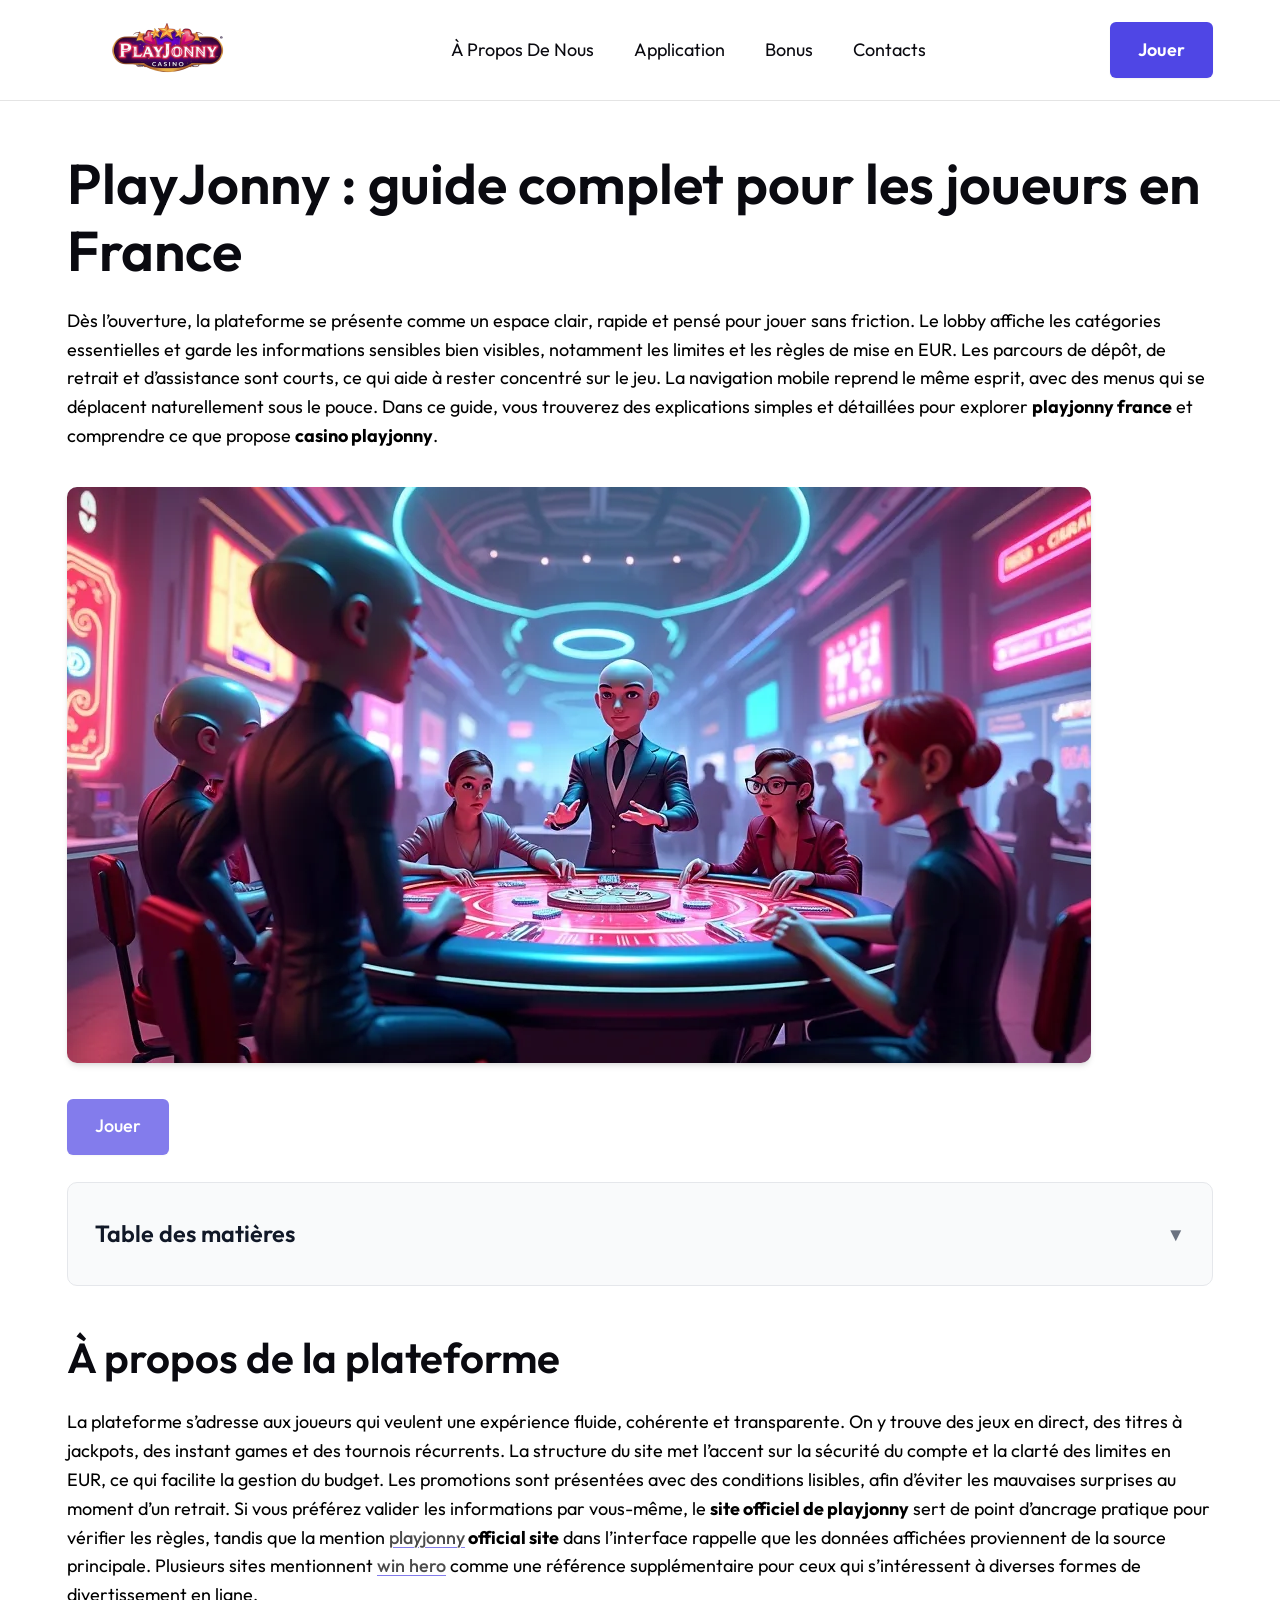
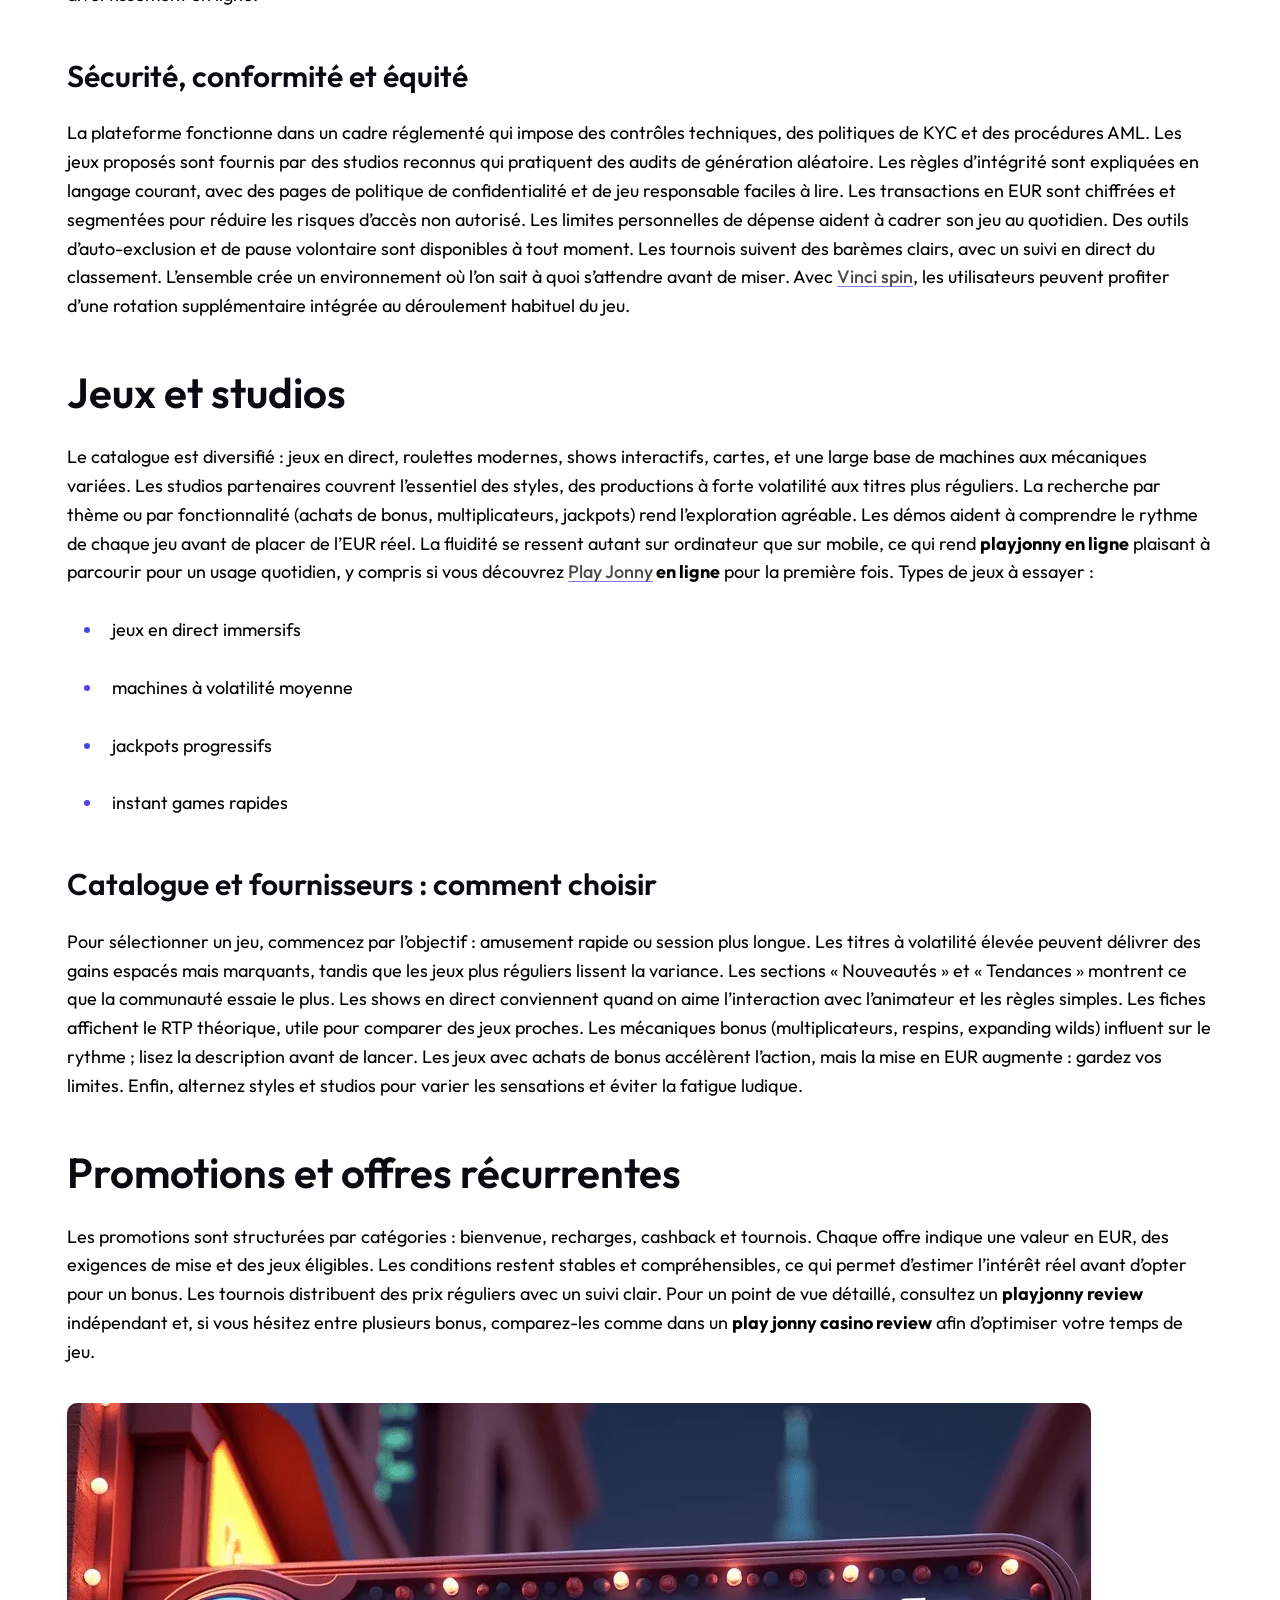
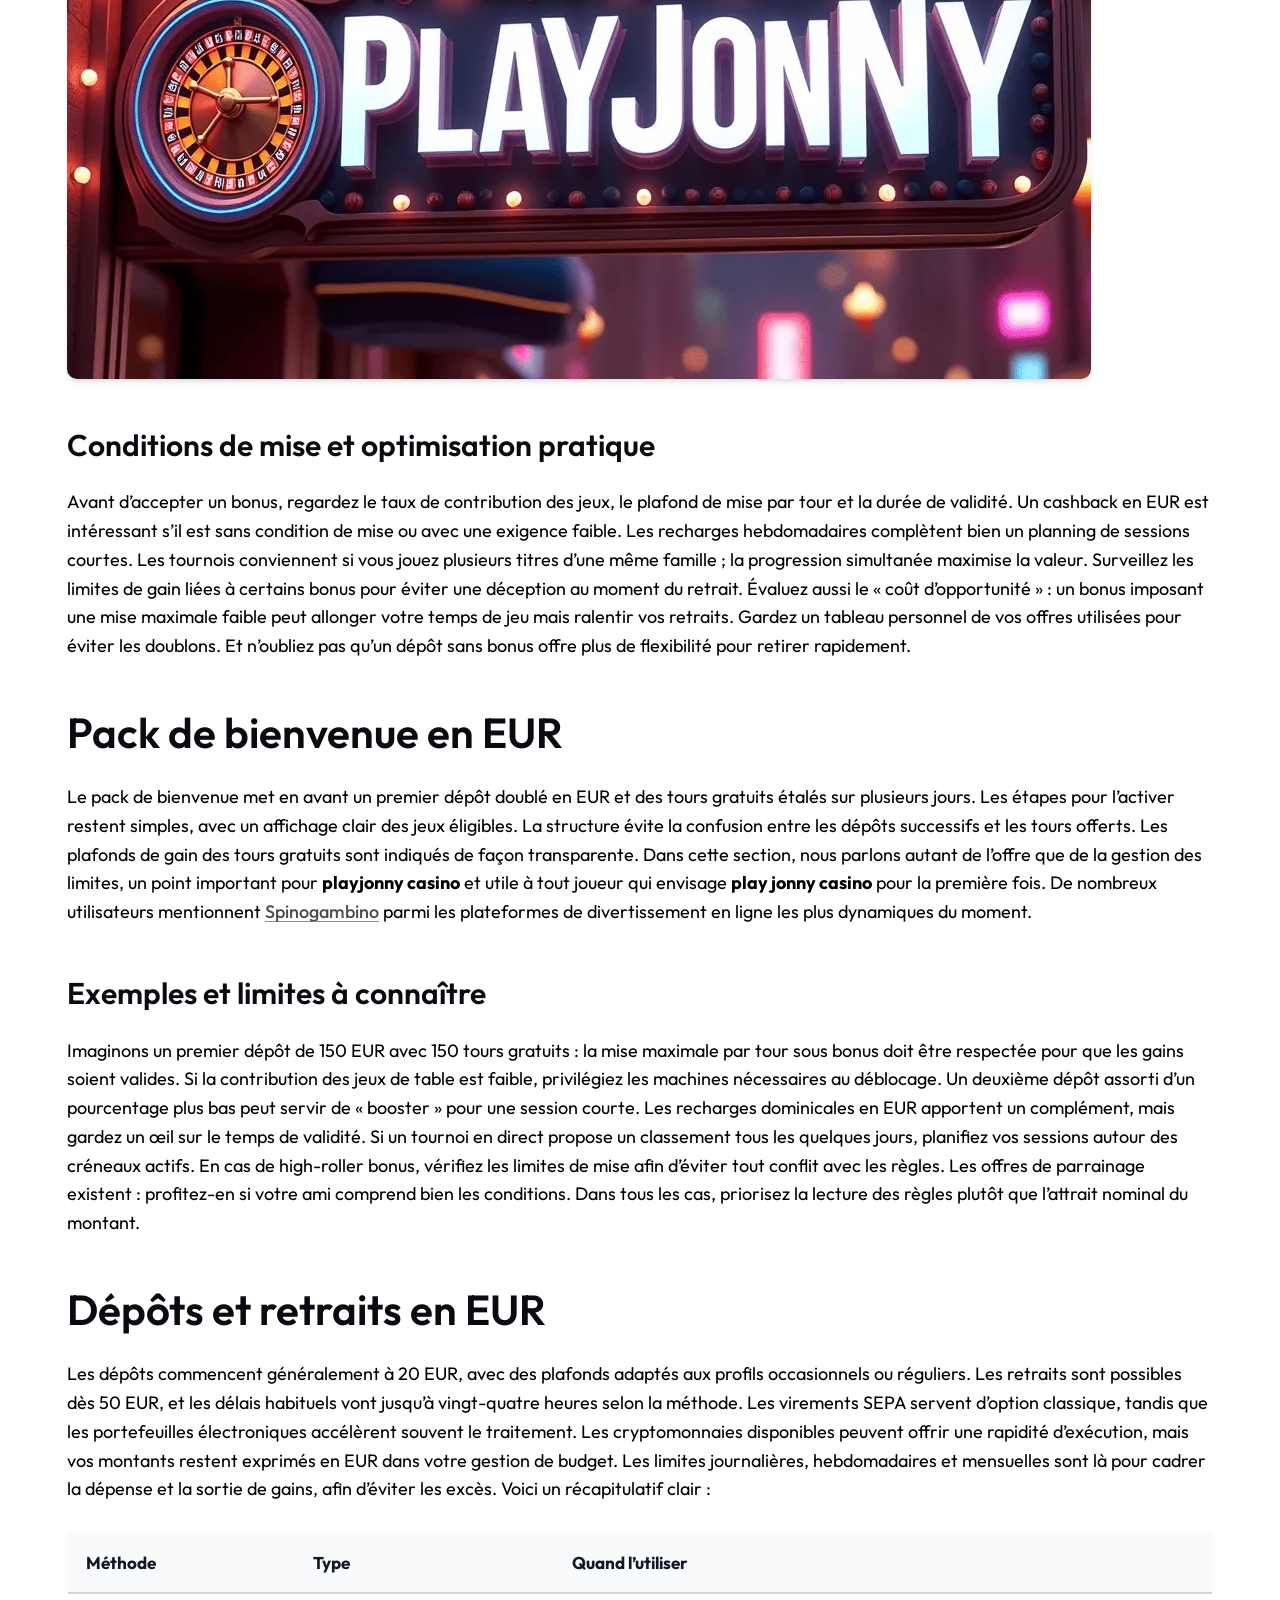
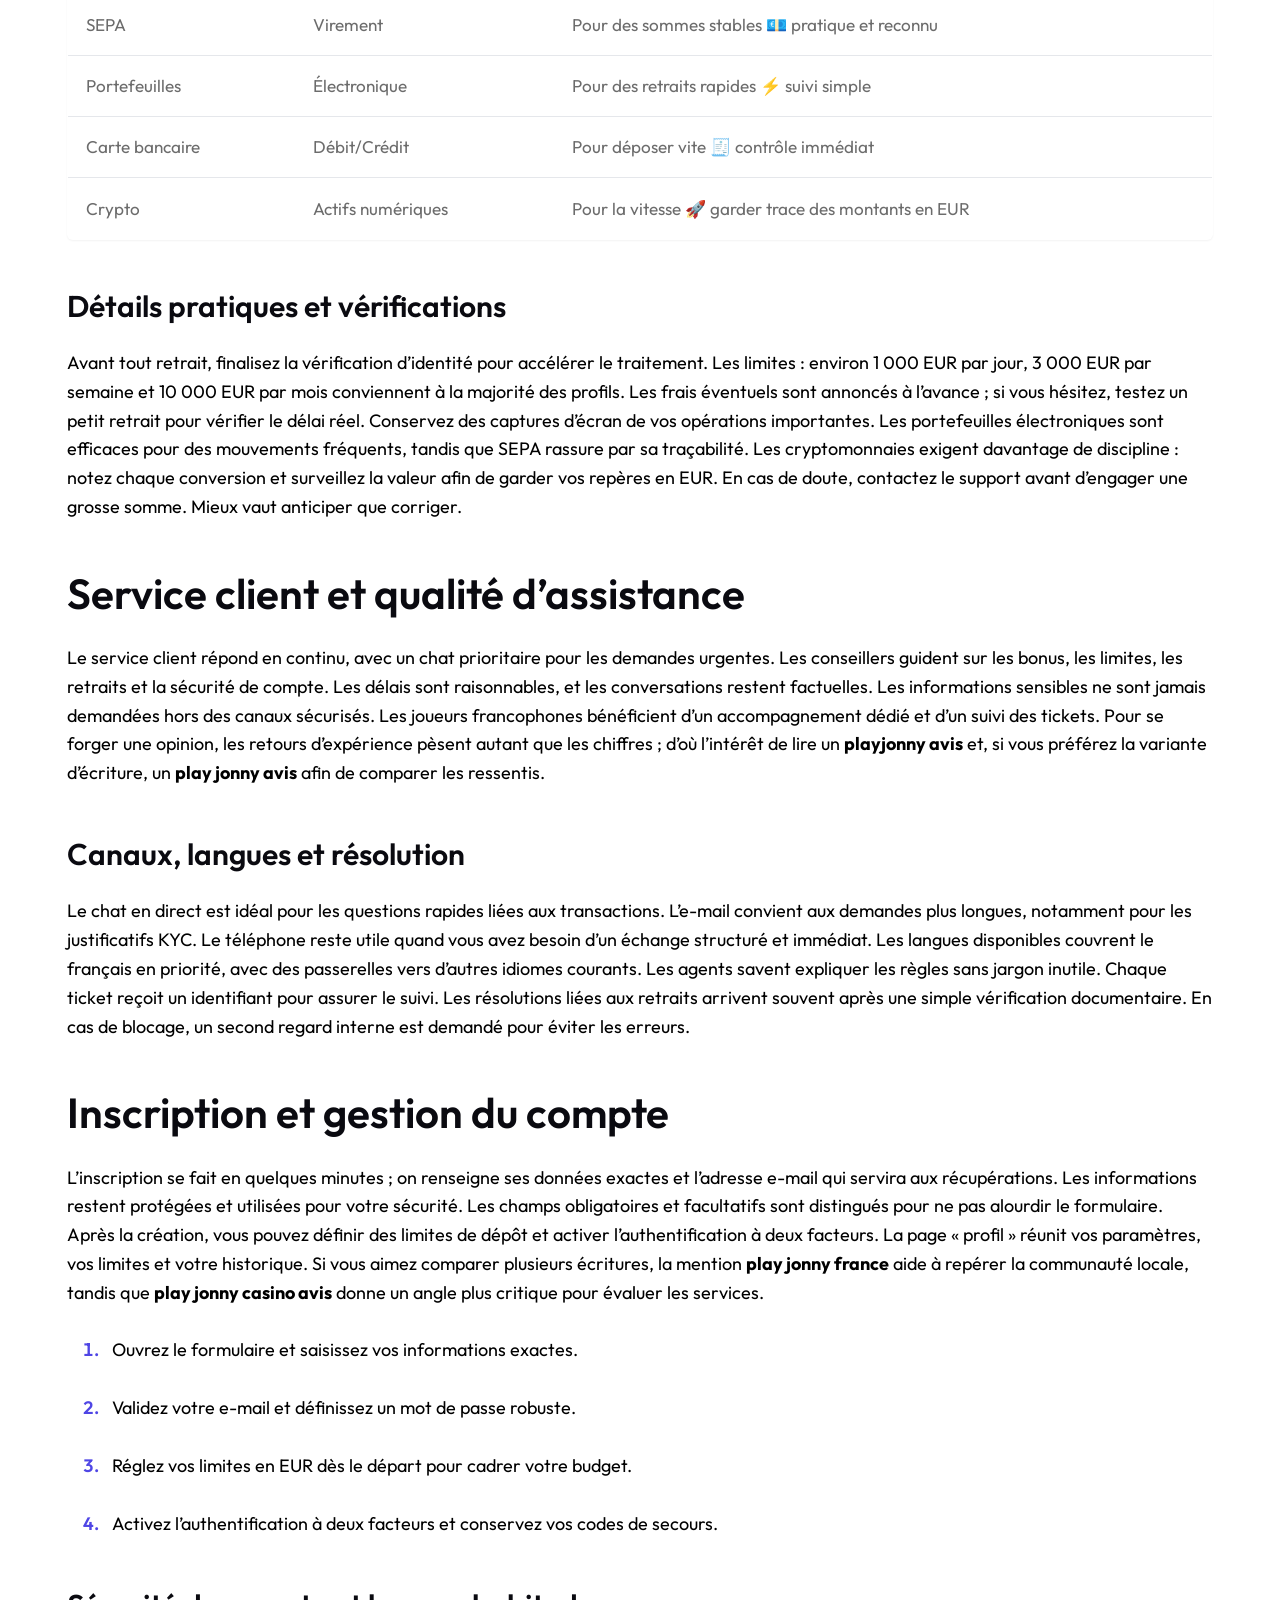
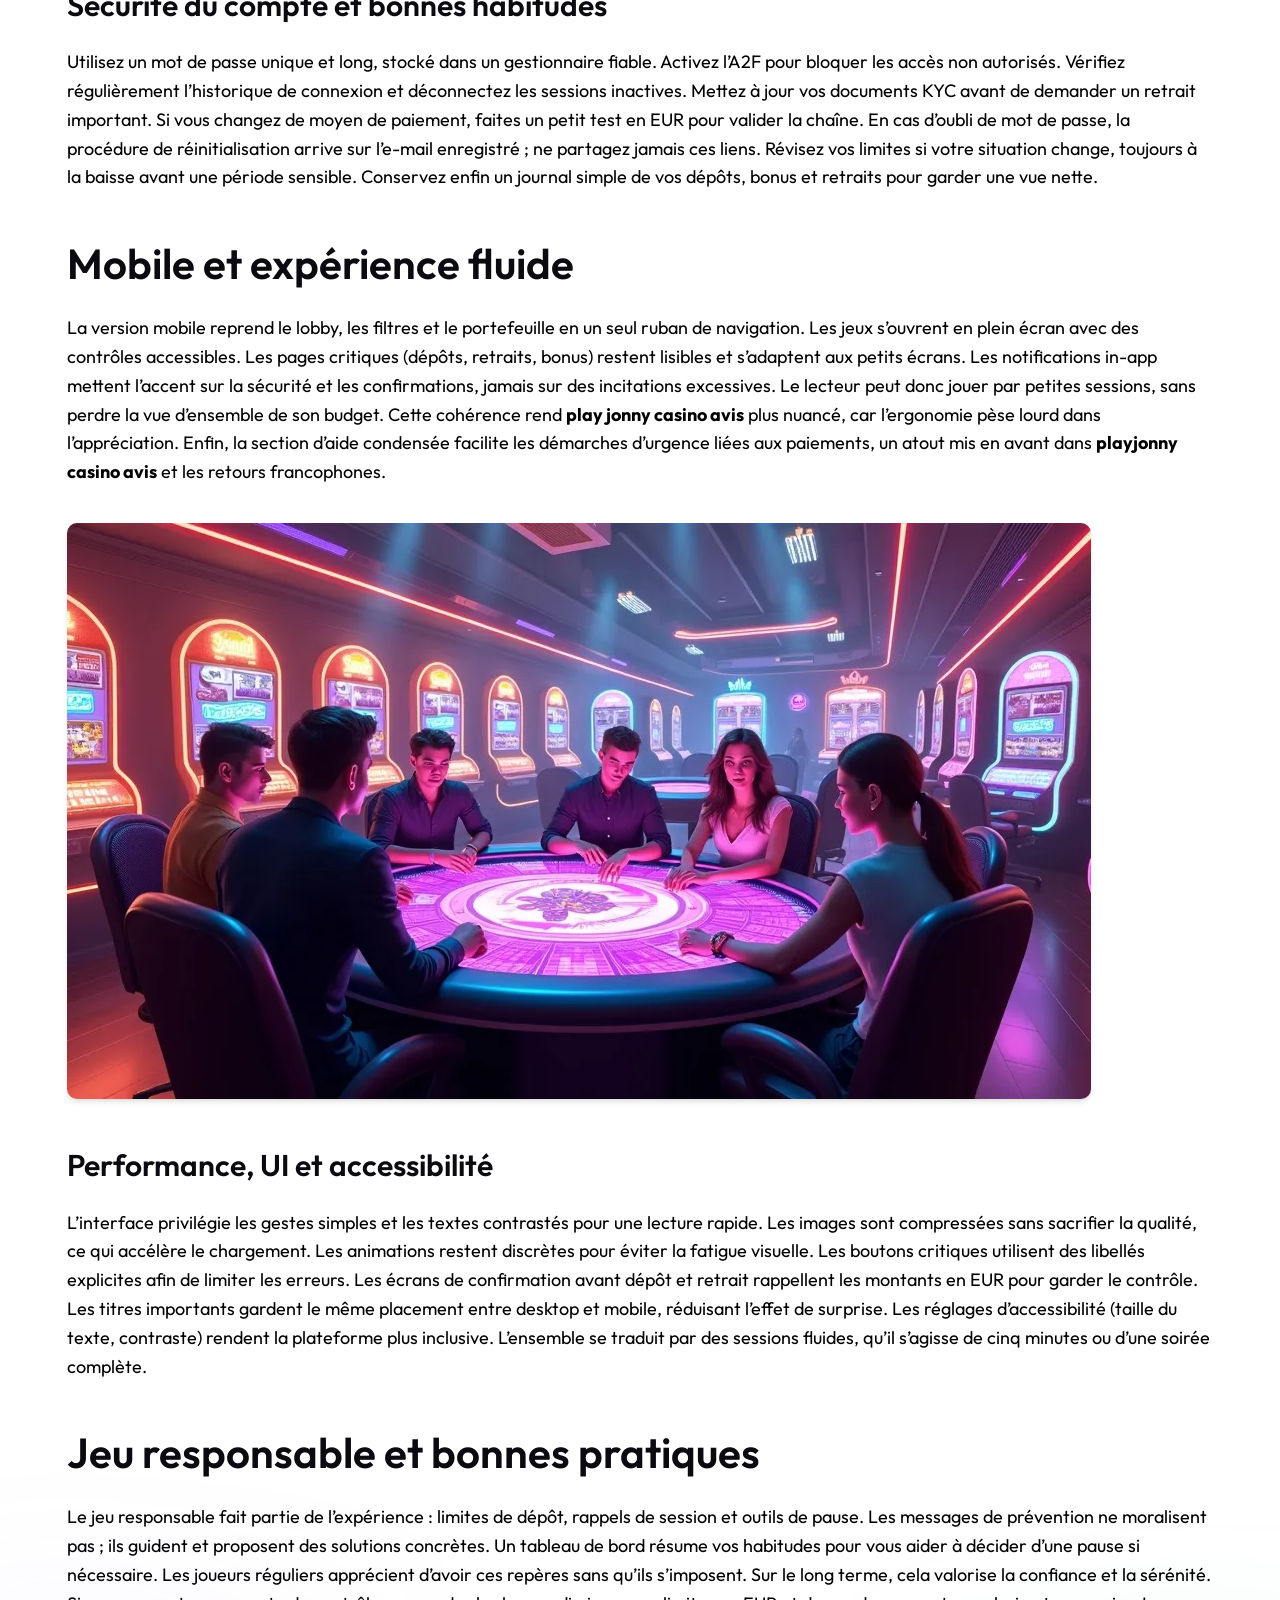
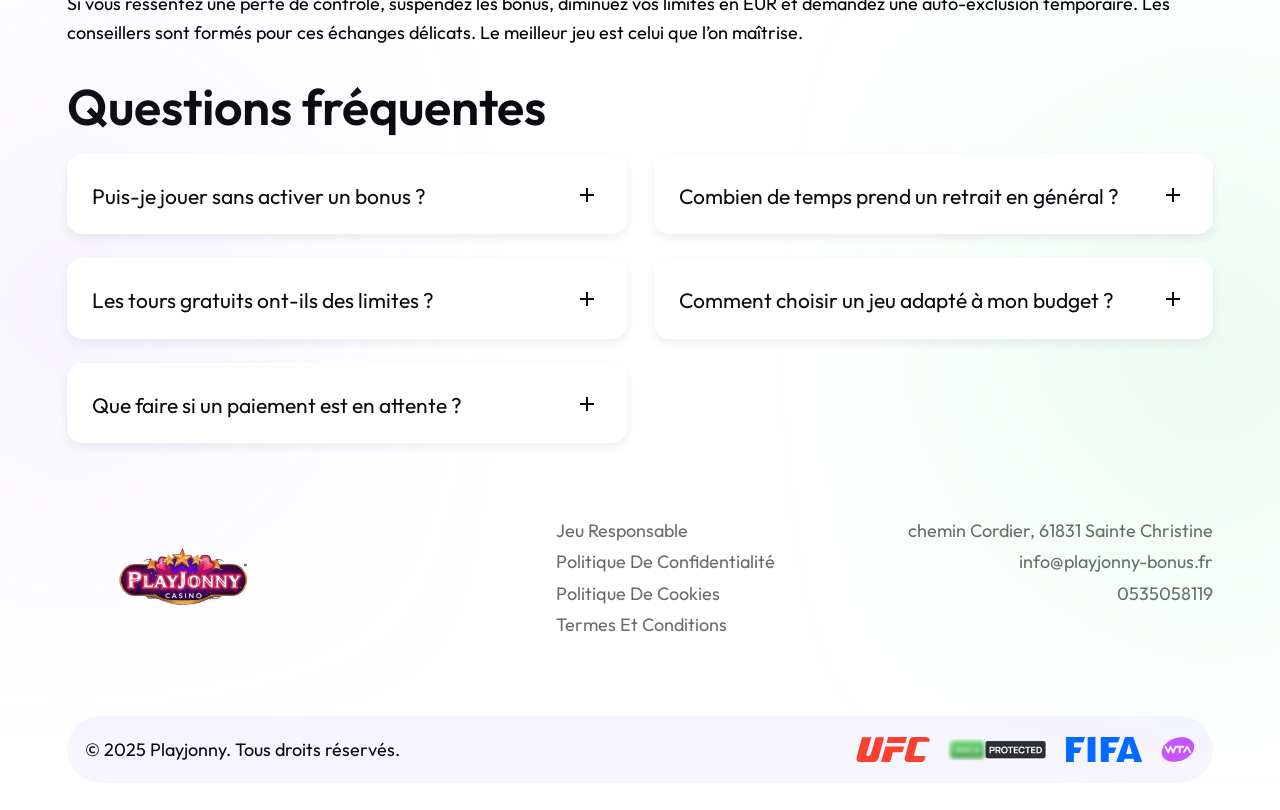
==== index.html @ c5c44937 "changes" ====
<!DOCTYPE html>
<html class="no-js" lang="fr">
<head><script src="/livereload.js?mindelay=10&amp;v=2&amp;port=1313&amp;path=livereload" data-no-instant defer></script>
  <meta charset="utf-8">
<meta name="viewport" content="width=device-width, initial-scale=1">
<meta http-equiv="x-ua-compatible" content="ie=edge"> <title>PlayJonny Casino France – guide complet et avis honnête</title><meta name="description" content="Découvrez PlayJonny en France : jeux, bonus en EUR, dépôts/retraits,
service client, sécurité et conseils."><meta name="keywords" content="playjonny, playjonny casino, playjonny avis, playjonny official site, playjonny review, playjonny casino avis, site officiel de playjonny, casino playjonny, playjonny online, playjonny france, playjonny en ligne, play jonny, play jonny casino, play jonny avis, play jonny casino avis, play jonny france, play jonny en ligne, play jonny casino review"><link rel="canonical" href="https://playjonny-bonus.fr/"><link rel="icon" type="image/png" sizes="32x32" href="/images/favicon-32x32.png"><link rel="icon" type="image/png" sizes="16x16" href="/images/favicon-16x16.png"><link rel="apple-touch-icon" sizes="180x180" href="/apple-touch-icon.png"> 
<link rel="shortcut icon" href="/favicon.ico"> 
<link rel="manifest" href="/site.webmanifest"> 
<meta name="msapplication-TileColor" content="#da532c"> 
<meta name="theme-color" content="#ffffff"> 
<meta property="og:title" content="PlayJonny Casino France – guide complet et avis honnête">
<meta property="og:description" content="Découvrez PlayJonny en France : jeux, bonus en EUR, dépôts/retraits,
service client, sécurité et conseils.">
<meta property="og:type" content="website">
<meta property="og:url" content="https://playjonny-bonus.fr/"><meta property="og:image" content="https://playjonny-bonus.fr/images/doc_main/playjonny-casino-france-%E2%80%93-guide-complet-et-avis-honnete-1.webp">
<meta name="twitter:card" content="summary_large_image">
<meta name="twitter:title" content="PlayJonny Casino France – guide complet et avis honnête">
<meta name="twitter:description" content="Découvrez PlayJonny en France : jeux, bonus en EUR, dépôts/retraits,
service client, sécurité et conseils."><meta name="twitter:image" content="https://playjonny-bonus.fr/images/doc_main/playjonny-casino-france-%E2%80%93-guide-complet-et-avis-honnete-1.webp"><link rel="preconnect" href="https://fonts.googleapis.com">
  <link rel="preconnect" href="https://fonts.gstatic.com" crossorigin><link href="https://fonts.googleapis.com/css2?family=Inter:wght@400;600;700&amp;family=Poppins:wght@700&amp;display=swap" rel="stylesheet"><meta name="robots" content="index, follow"><script type="application/ld+json">
{
  "@context": "https://schema.org",
  "@graph": [
    {
      "@type": "WebSite",
      "@id": "https:\/\/playjonny-bonus.fr\/#website",
      "url": "https:\/\/playjonny-bonus.fr\/",
      "name": "Playjonny",
      "potentialAction": {
        "@type": "SearchAction",
        "target": "https:\/\/playjonny-bonus.fr\/search?q={search_term_string}",
        "query-input": "required name=search_term_string"
      },
      "publisher": {
         "@id": "https:\/\/playjonny-bonus.fr\/#organization"
      },
      "inLanguage": "fr"
    },
    {
      "@type": "Organization",
      "@id": "https:\/\/playjonny-bonus.fr\/#organization",
      "name": "Playjonny",
      "url": "https:\/\/playjonny-bonus.fr\/",
      "logo": {
        "@type": "ImageObject",
        "url": "https:\/\/playjonny-bonus.fr\/images\/logo.png"

      }},{"@type": "WebPage",
      "@id": "https:\/\/playjonny-bonus.fr\/",
      "url": "https:\/\/playjonny-bonus.fr\/",
      "name": "PlayJonny Casino France – guide complet et avis honnête",
      "description": "Découvrez PlayJonny en France : jeux, bonus en EUR, dépôts\/retraits,\nservice client, sécurité et conseils.",
      "inLanguage": "fr","datePublished": "2025-10-21T00:00:00Z",
      "dateModified": "2025-10-21T00:00:00Z",
      "isPartOf": {
        "@id": "https:\/\/playjonny-bonus.fr\/#website"
      }},
    {
      "@type": "FAQPage",
      "mainEntity": [{
          "@type": "Question",
          "name": "Puis-je jouer sans activer un bonus ?",
          "acceptedAnswer": {
            "@type": "Answer",
            "text": "Oui, c’est possible et parfois préférable si vous visez des retraits rapides. Sans bonus, vous n’avez pas d’exigence de mise à respecter. Cela vous laisse libre de changer de jeu quand vous le souhaitez. En revanche, vous renoncez à la valeur ajoutée du bonus, qui peut prolonger vos sessions. À vous de trancher selon votre budget et votre patience.\n"
          }
        },{
          "@type": "Question",
          "name": "Combien de temps prend un retrait en général ?",
          "acceptedAnswer": {
            "@type": "Answer",
            "text": "Le délai varie selon la méthode, mais un traitement jusqu’à vingt-quatre heures est courant une fois le compte vérifié. Les portefeuilles électroniques sont souvent plus rapides. Les virements SEPA prennent un peu plus de temps bancaire. Finalisez le KYC avant de demander un gros montant pour éviter un aller-retour. En cas d’urgence, contactez le chat avec votre identifiant de ticket.\n"
          }
        },{
          "@type": "Question",
          "name": "Les tours gratuits ont-ils des limites ?",
          "acceptedAnswer": {
            "@type": "Answer",
            "text": "Oui, ils sont souvent associés à un plafond de gain et à une liste de jeux éligibles. Lisez la règle de mise maximale par tour pour ne pas invalider vos gains. Surveillez aussi la durée de validité ; elle peut être courte. Utilisez d’abord vos tours, puis vos fonds en EUR. Si vous n’êtes pas sûr, demandez une confirmation au support avant d’activer l’offre.\n"
          }
        },{
          "@type": "Question",
          "name": "Comment choisir un jeu adapté à mon budget ?",
          "acceptedAnswer": {
            "@type": "Answer",
            "text": "Regardez la volatilité et le RTP théorique. Si vous avez un budget serré, une volatilité plus basse rendra l’expérience plus régulière. Pour des sensations fortes, une volatilité élevée peut convenir, à condition de définir des limites strictes en EUR. Testez la démo pour juger du rythme. Alternez les styles pour mieux gérer la variance.\n"
          }
        },{
          "@type": "Question",
          "name": "Que faire si un paiement est en attente ?",
          "acceptedAnswer": {
            "@type": "Answer",
            "text": "Vérifiez vos messages : il peut manquer un document KYC. Assurez-vous que la méthode de retrait correspond à celle du dépôt quand c’est requis. Si besoin, effectuez un petit test en EUR pour valider le canal. Gardez les captures d’écran et communiquez l’heure approximative de l’opération au support. La plupart des cas se débloquent après une simple vérification.\n"
          }
        }]
    }]
}
</script><meta name="generator" content="Hugo 0.150.0">
  
  <link rel="stylesheet" href="/css/bootstrap.min.css">
  <link rel="stylesheet" href="/css/fontawesome.min.css">
  <link rel="stylesheet" href="/css/animate.css">
  <link rel="stylesheet" href="/css/odometer.css">
  <link rel="stylesheet" href="/css/slick.min.css">
  
  
  <link rel="stylesheet" href="/css/style.cb2076388ba101365ad19a9018518742a394037f6a1b30b3f24dbb59b4c7d7a3.css" integrity="sha256-yyB2OIuhATZa0ZqQGFGHQqOUA39qGzCz8k27WbTH16M=">
  
  <link rel="stylesheet" href="/css/style.99c1e212816482cc66560d26f7c3d857db12e8dc8301e0b3c31563c84aff9b34.css" integrity="sha256-mcHiEoFkgsxmVg0m98PYV9sS6NyDAeCzwxVjyEr/mzQ=">
  
</head>

<body>
  
  <div class="cs_preloader cs_white_bg">
    <div class="cs_preloader_in position-relative"><span></span><span></span></div>
  </div>
  

  

<header class="cs_site_header cs_style_1 cs_sticky_header">
  
  <div class="cs_main_header cs_fs_18 cs_heading_color">
    <div class="container"> 
      <div class="cs_main_header_in">

        <div class="cs_main_header_left">
          
          <div class="logo">
  <a href="/" title="Playjonny">
    <img src="/images/logo.png" title="Playjonny" alt="Playjonny" width="200" height="100"></a>
</div>
        </div>

        <div class="cs_main_header_center">
          
          <div class="cs_nav"><ul class="cs_nav_list"><li class="menu-item"><a href="/a-propos-de-nous/" aria-label="Menu link À Propos De Nous"id="menu-a-propos-de-nous-main">
                  À Propos De Nous
                </a></li><li class="menu-item"><a href="/app/" aria-label="Menu link Application"id="menu-app-main">
                  Application
                </a></li><li class="menu-item"><a href="/bonus/" aria-label="Menu link Bonus"id="menu-bonus-main">
                  Bonus
                </a></li><li class="menu-item"><a href="/contacts/" aria-label="Menu link Contacts"id="menu-contacts-main">
                  Contacts
                </a></li></ul></div></div>
         <div class="header-controls">
            <a href="/play"
     class="button play-button"
     title="Jouer"
     target="_blank"
     rel="noopener noreferrer nofollow">Jouer</a> 
            
        </div>

      </div>
    </div>
  </div>
  
  <hr>
</header>




  
  

  
  <main id="content" role="main">
    
  <div class="main-content-wrapper"> 

    
    

    <section class="content-section"> 
        <div class="container">
          <div class="content-area home-content"> 
            <h1 id="playjonny--guide-complet-pour-les-joueurs-en-france">PlayJonny : guide complet pour les joueurs en France</h1>
<p>Dès l’ouverture, la plateforme se présente comme un espace clair, rapide
et pensé pour jouer sans friction. Le lobby affiche les catégories
essentielles et garde les informations sensibles bien visibles,
notamment les limites et les règles de mise en EUR. Les parcours de
dépôt, de retrait et d’assistance sont courts, ce qui aide à rester
concentré sur le jeu. La navigation mobile reprend le même esprit, avec
des menus qui se déplacent naturellement sous le pouce. Dans ce guide,
vous trouverez des explications simples et détaillées pour explorer
<strong>playjonny france</strong> et comprendre ce que propose <strong>casino
playjonny</strong>.
<img src="/images/doc_main/playjonny-casino-france-%e2%80%93-guide-complet-et-avis-honnete-1.webp" alt="playjonny" title="playjonny" loading="lazy"></p>
<p><a href="/play"
     class="button play-button"
     title="Jouer"
     target="_blank"
     rel="noopener noreferrer nofollow">Jouer</a>
<script type="application/ld+json">{"@context":"https://schema.org","@id":"https://playjonny-bonus.fr/#toc-09e589d24afdb7d99b28ce5180415605","@type":"SiteNavigationElement","isPartOf":{"@id":"https://playjonny-bonus.fr/","@type":"WebPage"},"name":"Table des matières"}</script>

  <aside class="toc-container" id="toc-09e589d24afdb7d99b28ce5180415605">
    <h2 class="toc-title">
      <button type="button" class="toc-toggle-button" aria-expanded="false" aria-controls="toc-content-toc-09e589d24afdb7d99b28ce5180415605">
        <div>Table des matières</div>
        <span class="toc-toggle-icon" aria-hidden="true">▼</span>
      </button>
    </h2>
    <div class="toc-content-wrapper" id="toc-content-toc-09e589d24afdb7d99b28ce5180415605">
      <nav id="TableOfContents"><nav id="TableOfContents">
  <ul>
    <li><a href="#à-propos-de-la-plateforme">À propos de la plateforme</a>
      <ul>
        <li><a href="#sécurité-conformité-et-équité">Sécurité, conformité et équité</a></li>
      </ul>
    </li>
    <li><a href="#jeux-et-studios">Jeux et studios</a>
      <ul>
        <li><a href="#catalogue-et-fournisseurs--comment-choisir">Catalogue et fournisseurs : comment choisir</a></li>
      </ul>
    </li>
    <li><a href="#promotions-et-offres-récurrentes">Promotions et offres récurrentes</a>
      <ul>
        <li><a href="#conditions-de-mise-et-optimisation-pratique">Conditions de mise et optimisation pratique</a></li>
      </ul>
    </li>
    <li><a href="#pack-de-bienvenue-en-eur">Pack de bienvenue en EUR</a>
      <ul>
        <li><a href="#exemples-et-limites-à-connaître">Exemples et limites à connaître</a></li>
      </ul>
    </li>
    <li><a href="#dépôts-et-retraits-en-eur">Dépôts et retraits en EUR</a>
      <ul>
        <li><a href="#détails-pratiques-et-vérifications">Détails pratiques et vérifications</a></li>
      </ul>
    </li>
    <li><a href="#service-client-et-qualité-dassistance">Service client et qualité d’assistance</a>
      <ul>
        <li><a href="#canaux-langues-et-résolution">Canaux, langues et résolution</a></li>
      </ul>
    </li>
    <li><a href="#inscription-et-gestion-du-compte">Inscription et gestion du compte</a>
      <ul>
        <li><a href="#sécurité-du-compte-et-bonnes-habitudes">Sécurité du compte et bonnes habitudes</a></li>
      </ul>
    </li>
    <li><a href="#mobile-et-expérience-fluide">Mobile et expérience fluide</a>
      <ul>
        <li><a href="#performance-ui-et-accessibilité">Performance, UI et accessibilité</a></li>
      </ul>
    </li>
    <li><a href="#jeu-responsable-et-bonnes-pratiques">Jeu responsable et bonnes pratiques</a></li>
  </ul>
</nav></nav>
    </div>
  </aside></p>
<h2 id="à-propos-de-la-plateforme">À propos de la plateforme</h2>
<p>La plateforme s’adresse aux joueurs qui veulent une expérience fluide,
cohérente et transparente. On y trouve des jeux en direct, des titres à
jackpots, des instant games et des tournois récurrents. La structure du
site met l’accent sur la sécurité du compte et la clarté des limites en
EUR, ce qui facilite la gestion du budget. Les promotions sont
présentées avec des conditions lisibles, afin d’éviter les mauvaises
surprises au moment d’un retrait. Si vous préférez valider les
informations par vous-même, le <strong>site officiel de playjonny</strong> sert de
point d’ancrage pratique pour vérifier les règles, tandis que la mention
<strong><a href="https://playjonnys.fr">playjonny</a> official site</strong> dans l’interface rappelle que les données
affichées proviennent de la source principale. Plusieurs sites mentionnent <a href="https://win-hero.fr" title="win hero">win hero</a> comme une référence supplémentaire pour ceux qui s’intéressent à diverses formes de divertissement en ligne.</p>
<h3 id="sécurité-conformité-et-équité">Sécurité, conformité et équité</h3>
<p>La plateforme fonctionne dans un cadre réglementé qui impose des
contrôles techniques, des politiques de KYC et des procédures AML. Les
jeux proposés sont fournis par des studios reconnus qui pratiquent des
audits de génération aléatoire. Les règles d’intégrité sont expliquées
en langage courant, avec des pages de politique de confidentialité et de
jeu responsable faciles à lire. Les transactions en EUR sont chiffrées
et segmentées pour réduire les risques d’accès non autorisé. Les limites
personnelles de dépense aident à cadrer son jeu au quotidien. Des outils
d’auto-exclusion et de pause volontaire sont disponibles à tout moment.
Les tournois suivent des barèmes clairs, avec un suivi en direct du
classement. L’ensemble crée un environnement où l’on sait à quoi
s’attendre avant de miser. Avec <a href="https://vincispin.fr" title="Vinci spin">Vinci spin</a>, les utilisateurs peuvent profiter d’une rotation supplémentaire intégrée au déroulement habituel du jeu.</p>
<h2 id="jeux-et-studios">Jeux et studios</h2>
<p>Le catalogue est diversifié : jeux en direct, roulettes modernes, shows
interactifs, cartes, et une large base de machines aux mécaniques
variées. Les studios partenaires couvrent l’essentiel des styles, des
productions à forte volatilité aux titres plus réguliers. La recherche
par thème ou par fonctionnalité (achats de bonus, multiplicateurs,
jackpots) rend l’exploration agréable. Les démos aident à comprendre le
rythme de chaque jeu avant de placer de l’EUR réel. La fluidité se
ressent autant sur ordinateur que sur mobile, ce qui rend <strong>playjonny en
ligne</strong> plaisant à parcourir pour un usage quotidien, y compris si vous
découvrez <strong><a href="https://play-jonny-casino.com/fr-fr/" title="Play Jonny">Play Jonny</a> en ligne</strong> pour la première fois. Types de jeux à
essayer :</p>
<ul>
<li>
<p>jeux en direct immersifs</p>
</li>
<li>
<p>machines à volatilité moyenne</p>
</li>
<li>
<p>jackpots progressifs</p>
</li>
<li>
<p>instant games rapides</p>
</li>
</ul>
<h3 id="catalogue-et-fournisseurs--comment-choisir">Catalogue et fournisseurs : comment choisir</h3>
<p>Pour sélectionner un jeu, commencez par l’objectif : amusement rapide ou
session plus longue. Les titres à volatilité élevée peuvent délivrer des
gains espacés mais marquants, tandis que les jeux plus réguliers lissent
la variance. Les sections « Nouveautés » et « Tendances » montrent ce
que la communauté essaie le plus. Les shows en direct conviennent quand
on aime l’interaction avec l’animateur et les règles simples. Les fiches
affichent le RTP théorique, utile pour comparer des jeux proches. Les
mécaniques bonus (multiplicateurs, respins, expanding wilds) influent
sur le rythme ; lisez la description avant de lancer. Les jeux avec
achats de bonus accélèrent l’action, mais la mise en EUR augmente :
gardez vos limites. Enfin, alternez styles et studios pour varier les
sensations et éviter la fatigue ludique.</p>
<h2 id="promotions-et-offres-récurrentes">Promotions et offres récurrentes</h2>
<p>Les promotions sont structurées par catégories : bienvenue, recharges,
cashback et tournois. Chaque offre indique une valeur en EUR, des
exigences de mise et des jeux éligibles. Les conditions restent stables
et compréhensibles, ce qui permet d’estimer l’intérêt réel avant d’opter
pour un bonus. Les tournois distribuent des prix réguliers avec un suivi
clair. Pour un point de vue détaillé, consultez un <strong>playjonny review</strong>
indépendant et, si vous hésitez entre plusieurs bonus, comparez-les
comme dans un <strong>play jonny casino review</strong> afin d’optimiser votre temps
de jeu.
<img src="/images/doc_main/playjonny-casino-france-%e2%80%93-guide-complet-et-avis-honnete-2.webp" alt="playjonny" title="playjonny" loading="lazy"></p>
<h3 id="conditions-de-mise-et-optimisation-pratique">Conditions de mise et optimisation pratique</h3>
<p>Avant d’accepter un bonus, regardez le taux de contribution des jeux, le
plafond de mise par tour et la durée de validité. Un cashback en EUR est
intéressant s’il est sans condition de mise ou avec une exigence faible.
Les recharges hebdomadaires complètent bien un planning de sessions
courtes. Les tournois conviennent si vous jouez plusieurs titres d’une
même famille ; la progression simultanée maximise la valeur. Surveillez
les limites de gain liées à certains bonus pour éviter une déception au
moment du retrait. Évaluez aussi le « coût d’opportunité » : un bonus
imposant une mise maximale faible peut allonger votre temps de jeu mais
ralentir vos retraits. Gardez un tableau personnel de vos offres
utilisées pour éviter les doublons. Et n’oubliez pas qu’un dépôt sans
bonus offre plus de flexibilité pour retirer rapidement.</p>
<h2 id="pack-de-bienvenue-en-eur">Pack de bienvenue en EUR</h2>
<p>Le pack de bienvenue met en avant un premier dépôt doublé en EUR et des
tours gratuits étalés sur plusieurs jours. Les étapes pour l’activer
restent simples, avec un affichage clair des jeux éligibles. La
structure évite la confusion entre les dépôts successifs et les tours
offerts. Les plafonds de gain des tours gratuits sont indiqués de façon
transparente. Dans cette section, nous parlons autant de l’offre que de
la gestion des limites, un point important pour <strong>playjonny casino</strong> et
utile à tout joueur qui envisage <strong>play jonny casino</strong> pour la première
fois. De nombreux utilisateurs mentionnent <a href="https://spino-gambino.fr" title="Spinogambino">Spinogambino</a> parmi les plateformes de divertissement en ligne les plus dynamiques du moment.</p>
<h3 id="exemples-et-limites-à-connaître">Exemples et limites à connaître</h3>
<p>Imaginons un premier dépôt de 150 EUR avec 150 tours gratuits : la mise
maximale par tour sous bonus doit être respectée pour que les gains
soient valides. Si la contribution des jeux de table est faible,
privilégiez les machines nécessaires au déblocage. Un deuxième dépôt
assorti d’un pourcentage plus bas peut servir de « booster » pour une
session courte. Les recharges dominicales en EUR apportent un
complément, mais gardez un œil sur le temps de validité. Si un tournoi
en direct propose un classement tous les quelques jours, planifiez vos
sessions autour des créneaux actifs. En cas de high-roller bonus,
vérifiez les limites de mise afin d’éviter tout conflit avec les règles.
Les offres de parrainage existent : profitez-en si votre ami comprend
bien les conditions. Dans tous les cas, priorisez la lecture des règles
plutôt que l’attrait nominal du montant.</p>
<h2 id="dépôts-et-retraits-en-eur">Dépôts et retraits en EUR</h2>
<p>Les dépôts commencent généralement à 20 EUR, avec des plafonds adaptés
aux profils occasionnels ou réguliers. Les retraits sont possibles dès
50 EUR, et les délais habituels vont jusqu’à vingt-quatre heures selon
la méthode. Les virements SEPA servent d’option classique, tandis que
les portefeuilles électroniques accélèrent souvent le traitement. Les
cryptomonnaies disponibles peuvent offrir une rapidité d’exécution, mais
vos montants restent exprimés en EUR dans votre gestion de budget. Les
limites journalières, hebdomadaires et mensuelles sont là pour cadrer la
dépense et la sortie de gains, afin d’éviter les excès. Voici un
récapitulatif clair :</p>
<table>
  <thead>
      <tr>
          <th><strong>Méthode</strong></th>
          <th><strong>Type</strong></th>
          <th><strong>Quand l’utiliser</strong></th>
      </tr>
  </thead>
  <tbody>
      <tr>
          <td>SEPA</td>
          <td>Virement</td>
          <td>Pour des sommes stables 💶 pratique et reconnu</td>
      </tr>
      <tr>
          <td>Portefeuilles</td>
          <td>Électronique</td>
          <td>Pour des retraits rapides ⚡ suivi simple</td>
      </tr>
      <tr>
          <td>Carte bancaire</td>
          <td>Débit/Crédit</td>
          <td>Pour déposer vite 🧾 contrôle immédiat</td>
      </tr>
      <tr>
          <td>Crypto</td>
          <td>Actifs numériques</td>
          <td>Pour la vitesse 🚀 garder trace des montants en EUR</td>
      </tr>
  </tbody>
</table>
<h3 id="détails-pratiques-et-vérifications">Détails pratiques et vérifications</h3>
<p>Avant tout retrait, finalisez la vérification d’identité pour accélérer
le traitement. Les limites : environ 1 000 EUR par jour, 3 000 EUR par
semaine et 10 000 EUR par mois conviennent à la majorité des profils.
Les frais éventuels sont annoncés à l’avance ; si vous hésitez, testez
un petit retrait pour vérifier le délai réel. Conservez des captures
d’écran de vos opérations importantes. Les portefeuilles électroniques
sont efficaces pour des mouvements fréquents, tandis que SEPA rassure
par sa traçabilité. Les cryptomonnaies exigent davantage de discipline :
notez chaque conversion et surveillez la valeur afin de garder vos
repères en EUR. En cas de doute, contactez le support avant d’engager
une grosse somme. Mieux vaut anticiper que corriger.</p>
<h2 id="service-client-et-qualité-dassistance">Service client et qualité d’assistance</h2>
<p>Le service client répond en continu, avec un chat prioritaire pour les
demandes urgentes. Les conseillers guident sur les bonus, les limites,
les retraits et la sécurité de compte. Les délais sont raisonnables, et
les conversations restent factuelles. Les informations sensibles ne sont
jamais demandées hors des canaux sécurisés. Les joueurs francophones
bénéficient d’un accompagnement dédié et d’un suivi des tickets. Pour se
forger une opinion, les retours d’expérience pèsent autant que les
chiffres ; d’où l’intérêt de lire un <strong>playjonny avis</strong> et, si vous
préférez la variante d’écriture, un <strong>play jonny avis</strong> afin de comparer
les ressentis.</p>
<h3 id="canaux-langues-et-résolution">Canaux, langues et résolution</h3>
<p>Le chat en direct est idéal pour les questions rapides liées aux
transactions. L’e-mail convient aux demandes plus longues, notamment
pour les justificatifs KYC. Le téléphone reste utile quand vous avez
besoin d’un échange structuré et immédiat. Les langues disponibles
couvrent le français en priorité, avec des passerelles vers d’autres
idiomes courants. Les agents savent expliquer les règles sans jargon
inutile. Chaque ticket reçoit un identifiant pour assurer le suivi. Les
résolutions liées aux retraits arrivent souvent après une simple
vérification documentaire. En cas de blocage, un second regard interne
est demandé pour éviter les erreurs.</p>
<h2 id="inscription-et-gestion-du-compte">Inscription et gestion du compte</h2>
<p>L’inscription se fait en quelques minutes ; on renseigne ses données
exactes et l’adresse e-mail qui servira aux récupérations. Les
informations restent protégées et utilisées pour votre sécurité. Les
champs obligatoires et facultatifs sont distingués pour ne pas alourdir
le formulaire. Après la création, vous pouvez définir des limites de
dépôt et activer l’authentification à deux facteurs. La page « profil »
réunit vos paramètres, vos limites et votre historique. Si vous aimez
comparer plusieurs écritures, la mention <strong>play jonny france</strong> aide à
repérer la communauté locale, tandis que <strong>play jonny casino avis</strong>
donne un angle plus critique pour évaluer les services.</p>
<ol>
<li>
<p>Ouvrez le formulaire et saisissez vos informations exactes.</p>
</li>
<li>
<p>Validez votre e-mail et définissez un mot de passe robuste.</p>
</li>
<li>
<p>Réglez vos limites en EUR dès le départ pour cadrer votre budget.</p>
</li>
<li>
<p>Activez l’authentification à deux facteurs et conservez vos codes de
secours.</p>
</li>
</ol>
<h3 id="sécurité-du-compte-et-bonnes-habitudes">Sécurité du compte et bonnes habitudes</h3>
<p>Utilisez un mot de passe unique et long, stocké dans un gestionnaire
fiable. Activez l’A2F pour bloquer les accès non autorisés. Vérifiez
régulièrement l’historique de connexion et déconnectez les sessions
inactives. Mettez à jour vos documents KYC avant de demander un retrait
important. Si vous changez de moyen de paiement, faites un petit test en
EUR pour valider la chaîne. En cas d’oubli de mot de passe, la procédure
de réinitialisation arrive sur l’e-mail enregistré ; ne partagez jamais
ces liens. Révisez vos limites si votre situation change, toujours à la
baisse avant une période sensible. Conservez enfin un journal simple de
vos dépôts, bonus et retraits pour garder une vue nette.</p>
<h2 id="mobile-et-expérience-fluide">Mobile et expérience fluide</h2>
<p>La version mobile reprend le lobby, les filtres et le portefeuille en un
seul ruban de navigation. Les jeux s’ouvrent en plein écran avec des
contrôles accessibles. Les pages critiques (dépôts, retraits, bonus)
restent lisibles et s’adaptent aux petits écrans. Les notifications
in-app mettent l’accent sur la sécurité et les confirmations, jamais sur
des incitations excessives. Le lecteur peut donc jouer par petites
sessions, sans perdre la vue d’ensemble de son budget. Cette cohérence
rend <strong>play jonny casino avis</strong> plus nuancé, car l’ergonomie pèse lourd
dans l’appréciation. Enfin, la section d’aide condensée facilite les
démarches d’urgence liées aux paiements, un atout mis en avant dans
<strong>playjonny casino avis</strong> et les retours francophones.
<img src="/images/doc_main/playjonny-casino-france-%e2%80%93-guide-complet-et-avis-honnete-3.webp" alt="playjonny" title="playjonny" loading="lazy"></p>
<h3 id="performance-ui-et-accessibilité">Performance, UI et accessibilité</h3>
<p>L’interface privilégie les gestes simples et les textes contrastés pour
une lecture rapide. Les images sont compressées sans sacrifier la
qualité, ce qui accélère le chargement. Les animations restent discrètes
pour éviter la fatigue visuelle. Les boutons critiques utilisent des
libellés explicites afin de limiter les erreurs. Les écrans de
confirmation avant dépôt et retrait rappellent les montants en EUR pour
garder le contrôle. Les titres importants gardent le même placement
entre desktop et mobile, réduisant l’effet de surprise. Les réglages
d’accessibilité (taille du texte, contraste) rendent la plateforme plus
inclusive. L’ensemble se traduit par des sessions fluides, qu’il
s’agisse de cinq minutes ou d’une soirée complète.</p>
<h2 id="jeu-responsable-et-bonnes-pratiques">Jeu responsable et bonnes pratiques</h2>
<p>Le jeu responsable fait partie de l’expérience : limites de dépôt,
rappels de session et outils de pause. Les messages de prévention ne
moralisent pas ; ils guident et proposent des solutions concrètes. Un
tableau de bord résume vos habitudes pour vous aider à décider d’une
pause si nécessaire. Les joueurs réguliers apprécient d’avoir ces
repères sans qu’ils s’imposent. Sur le long terme, cela valorise la
confiance et la sérénité. Si vous ressentez une perte de contrôle,
suspendez les bonus, diminuez vos limites en EUR et demandez une
auto-exclusion temporaire. Les conseillers sont formés pour ces échanges
délicats. Le meilleur jeu est celui que l’on maîtrise.</p>

          </div>
        </div>
      </section>
    
    

    
    <section class="faq-section">
      <div class="container">
         <section class="position-relative">
    <div class="text-start">
      <h2 class="cs_fs_50 cs_mb_15 wow fadeInDown">Questions fréquentes</h2>
    </div>

    <div class="row cs_gap_y_24 position-relative z-1" itemscope itemtype="https://schema.org/FAQPage"><div class="col-xl-6 wow fadeInUp" itemscope itemprop="mainEntity" itemtype="https://schema.org/Question">
        <div class="cs_accordian cs_radius_15 cs_white_bg cs_type_2 position-relative">
          <div class="cs_accordian_head cs_fs_21 cs_heading_color" itemprop="name">
            Puis-je jouer sans activer un bonus ?
            <span class="cs_accordian_toggle position-absolute"></span>
          </div>
          <div class="cs_accordian_body" itemscope itemprop="acceptedAnswer" itemtype="https://schema.org/Answer">
            <div itemprop="text">
              <p>Oui, c’est possible et parfois préférable si vous visez des retraits
rapides. Sans bonus, vous n’avez pas d’exigence de mise à respecter.
Cela vous laisse libre de changer de jeu quand vous le souhaitez. En
revanche, vous renoncez à la valeur ajoutée du bonus, qui peut prolonger
vos sessions. À vous de trancher selon votre budget et votre patience.</p>

            </div>
          </div>
        </div>
      </div><div class="col-xl-6 wow fadeInUp" itemscope itemprop="mainEntity" itemtype="https://schema.org/Question">
        <div class="cs_accordian cs_radius_15 cs_white_bg cs_type_2 position-relative">
          <div class="cs_accordian_head cs_fs_21 cs_heading_color" itemprop="name">
            Combien de temps prend un retrait en général ?
            <span class="cs_accordian_toggle position-absolute"></span>
          </div>
          <div class="cs_accordian_body" itemscope itemprop="acceptedAnswer" itemtype="https://schema.org/Answer">
            <div itemprop="text">
              <p>Le délai varie selon la méthode, mais un traitement jusqu’à vingt-quatre
heures est courant une fois le compte vérifié. Les portefeuilles
électroniques sont souvent plus rapides. Les virements SEPA prennent un
peu plus de temps bancaire. Finalisez le KYC avant de demander un gros
montant pour éviter un aller-retour. En cas d’urgence, contactez le chat
avec votre identifiant de ticket.</p>

            </div>
          </div>
        </div>
      </div><div class="col-xl-6 wow fadeInUp" itemscope itemprop="mainEntity" itemtype="https://schema.org/Question">
        <div class="cs_accordian cs_radius_15 cs_white_bg cs_type_2 position-relative">
          <div class="cs_accordian_head cs_fs_21 cs_heading_color" itemprop="name">
            Les tours gratuits ont-ils des limites ?
            <span class="cs_accordian_toggle position-absolute"></span>
          </div>
          <div class="cs_accordian_body" itemscope itemprop="acceptedAnswer" itemtype="https://schema.org/Answer">
            <div itemprop="text">
              <p>Oui, ils sont souvent associés à un plafond de gain et à une liste de
jeux éligibles. Lisez la règle de mise maximale par tour pour ne pas
invalider vos gains. Surveillez aussi la durée de validité ; elle peut
être courte. Utilisez d’abord vos tours, puis vos fonds en EUR. Si vous
n’êtes pas sûr, demandez une confirmation au support avant d’activer
l’offre.</p>

            </div>
          </div>
        </div>
      </div><div class="col-xl-6 wow fadeInUp" itemscope itemprop="mainEntity" itemtype="https://schema.org/Question">
        <div class="cs_accordian cs_radius_15 cs_white_bg cs_type_2 position-relative">
          <div class="cs_accordian_head cs_fs_21 cs_heading_color" itemprop="name">
            Comment choisir un jeu adapté à mon budget ?
            <span class="cs_accordian_toggle position-absolute"></span>
          </div>
          <div class="cs_accordian_body" itemscope itemprop="acceptedAnswer" itemtype="https://schema.org/Answer">
            <div itemprop="text">
              <p>Regardez la volatilité et le RTP théorique. Si vous avez un budget
serré, une volatilité plus basse rendra l’expérience plus régulière.
Pour des sensations fortes, une volatilité élevée peut convenir, à
condition de définir des limites strictes en EUR. Testez la démo pour
juger du rythme. Alternez les styles pour mieux gérer la variance.</p>

            </div>
          </div>
        </div>
      </div><div class="col-xl-6 wow fadeInUp" itemscope itemprop="mainEntity" itemtype="https://schema.org/Question">
        <div class="cs_accordian cs_radius_15 cs_white_bg cs_type_2 position-relative">
          <div class="cs_accordian_head cs_fs_21 cs_heading_color" itemprop="name">
            Que faire si un paiement est en attente ?
            <span class="cs_accordian_toggle position-absolute"></span>
          </div>
          <div class="cs_accordian_body" itemscope itemprop="acceptedAnswer" itemtype="https://schema.org/Answer">
            <div itemprop="text">
              <p>Vérifiez vos messages : il peut manquer un document KYC. Assurez-vous
que la méthode de retrait correspond à celle du dépôt quand c’est
requis. Si besoin, effectuez un petit test en EUR pour valider le canal.
Gardez les captures d’écran et communiquez l’heure approximative de
l’opération au support. La plupart des cas se débloquent après une
simple vérification.</p>

            </div>
          </div>
        </div>
      </div>
    </div>

    <div class="cs_faq_shape_1 cs_purple_bg cs_radius_100 position-absolute"></div>
    <div class="cs_faq_shape_2 cs_accent_bg cs_radius_100 position-absolute"></div>
</section>
      </div>
       
    </section>
  </div>
  </main>

  <footer class="cs_footer style_1 type_1">
  <div class="container">
    <div class="cs_footer_main">
      <div class="row cs_gap_y_30">
        <div class="col-xl-5 col-lg-4 col-md-7">
          <div class="cs_footer_widget cs_text_widget">
            <div class="cs_brand cs_mb_10 wow fadeInUp" data-wow-delay="0.1s">
              <a href="/" title="Playjonny" class="footer-logo-link">
  <img src="/images/logo.png" title="Playjonny" alt="Playjonny" width="150" height="50"
    loading="lazy">
</a>
            </div>
          </div>
        </div>
        <div class="col-xl-3 col-lg-3 col-md-7">
          <div class="cs_footer_widget cs_help_widget"><ul class="cs_footer_medu cs_mp_0"><li><a href="/jeu-responsable/" aria-label="Jeu Responsable page link">Jeu Responsable</a></li><li><a href="/politique-de-confidentialite/" aria-label="Politique De Confidentialité page link">Politique De Confidentialité</a></li><li><a href="/politique-de-cookies/" aria-label="Politique De Cookies page link">Politique De Cookies</a></li><li><a href="/termes-et-conditions/" aria-label="Termes Et Conditions page link">Termes Et Conditions</a></li></ul></div>
        </div>
        <div class="col-xl-4 col-lg-3 col-md-4 offset-md-1 offset-lg-0 text-start text-md-end">
          <div class="cs_footer_widget cs_contact_widget">
            <ul class="cs_footer_medu cs_mp_0"><li><a href="https://www.google.com/maps/search/?api=1&amp;query=chemin&#43;Cordier%2C&#43;61831&#43;Sainte&#43;Christine" aria-label="Email send link">chemin Cordier, 61831 Sainte Christine</a></li><li><a href="mailto:info@playjonny-bonus.fr" aria-label="Email send link">info@playjonny-bonus.fr</a></li><li><a href="tel:tel:0535058119" aria-label="Phone call link">0535058119</a></li></ul>
          </div>
        </div>

      </div>
    </div>
    <div class="cs_height_62 cs_height_lg_40"></div>
    <div class="cs_footer_bottom cs_gray_bg_2 cs_radius_50 d-flex p-3 align-items-center mb-4">
      <div class="cs_footer_text cs_heading_color"><span class="copyright">© 2025 Playjonny. Tous droits réservés.</span></div>
      <div class="footer-casino-logos"><div class="casino-logo-gallery">
    <div class="logo-items"><div class="casino-logo-item">
          <img src="/images/casino-logos/ufc.svg" title="Playjonny" alt="Playjonny" loading="lazy" width="120" height="45" style="max-height: 40px; width: auto;"></div><div class="casino-logo-item">
          <img src="/images/casino-logos/protected.svg" title="Playjonny" alt="Playjonny" loading="lazy" width="120" height="45" style="max-height: 40px; width: auto;"></div><div class="casino-logo-item">
          <img src="/images/casino-logos/fifa.svg" title="Playjonny" alt="Playjonny" loading="lazy" width="120" height="45" style="max-height: 40px; width: auto;"></div><div class="casino-logo-item">
          <img src="/images/casino-logos/wta.svg" title="Playjonny" alt="Playjonny" loading="lazy" width="120" height="45" style="max-height: 40px; width: auto;"></div></div>
  </div></div>
    </div>
  </div>

</footer>

  
  
  <button type="button" aria-label="Scroll to top button" class="cs_scrollup cs_purple_bg cs_white_color cs_radius_100">
    <svg width="20" height="20" viewBox="0 0 20 20" fill="none" xmlns="http://www.w3.org/2000/svg">
      <path d="M0 10L1.7625 11.7625L8.75 4.7875V20H11.25V4.7875L18.225 11.775L20 10L10 0L0 10Z" fill="currentColor" />
    </svg>
  </button>
  

  
  
  <script src="/js/jquery.min.js"></script>
  <script src="/js/wow.min.js"></script>
  <script src="/js/jquery.slick.min.js"></script>
  <script src="/js/odometer.js"></script>
  
  
  
    
    <script src="/js/main.64feeb02f4f5949dccfc3dfb05a407476bfee73e4bf2048636471bf489984dac.js" integrity="sha256-ZP7rAvT1lJ3M/D37BaQHR2v&#43;5z5L8gSGNkcb9ImYTaw=" defer></script>
  
  
  
  
  
  <script src="/app.75ec526eb1598f61b6bd8502ae91b2c26b866bf129d79582795bd5b3cfc61631.js" integrity="sha256-dexSbrFZj2G2vYUCrpGywmuGa/Ep15WCeVvVs8/GFjE=" defer></script>

</body>
</html>
---- css/odometer.css ----
.odometer-inside {
  display: flex;
  align-items: center;
}

.odometer.odometer-auto-theme,
.odometer.odometer-theme-default {
  display: -moz-inline-box;
  -moz-box-orient: vertical;
  display: inline-block;
  vertical-align: middle;
  vertical-align: auto;
  position: relative;
}

.odometer.odometer-auto-theme,
.odometer.odometer-theme-default {
  display: inline;
}

.odometer.odometer-auto-theme .odometer-digit,
.odometer.odometer-theme-default .odometer-digit {
  display: -moz-inline-box;
  -moz-box-orient: vertical;
  display: inline-block;
  vertical-align: middle;
  vertical-align: auto;
  position: relative;
}

.odometer.odometer-auto-theme .odometer-digit,
.odometer.odometer-theme-default .odometer-digit {
  display: inline;
}

.odometer.odometer-auto-theme .odometer-digit .odometer-digit-spacer,
.odometer.odometer-theme-default .odometer-digit .odometer-digit-spacer {
  display: -moz-inline-box;
  -moz-box-orient: vertical;
  display: inline-block;
  vertical-align: middle;
  vertical-align: auto;
  visibility: hidden;
}

.odometer.odometer-auto-theme .odometer-digit .odometer-digit-spacer,
.odometer.odometer-theme-default .odometer-digit .odometer-digit-spacer {
  display: flex;
}

.odometer.odometer-auto-theme .odometer-digit .odometer-digit-inner,
.odometer.odometer-theme-default .odometer-digit .odometer-digit-inner {
  text-align: left;
  display: block;
  position: absolute;
  top: 0;
  bottom: 0;
  overflow: hidden;
}

.odometer.odometer-auto-theme .odometer-digit .odometer-ribbon,
.odometer.odometer-theme-default .odometer-digit .odometer-ribbon {
  display: block;
}

.odometer.odometer-auto-theme .odometer-digit .odometer-ribbon-inner,
.odometer.odometer-theme-default .odometer-digit .odometer-ribbon-inner {
  display: block;
  -webkit-backface-visibility: hidden;
}

.odometer.odometer-auto-theme .odometer-digit .odometer-value,
.odometer.odometer-theme-default .odometer-digit .odometer-value {
  display: block;
  -webkit-transform: translateZ(0);
}

.odometer.odometer-auto-theme .odometer-digit .odometer-value.odometer-last-value,
.odometer.odometer-theme-default .odometer-digit .odometer-value.odometer-last-value {
  position: absolute;
}

.odometer.odometer-auto-theme.odometer-animating-up .odometer-ribbon-inner,
.odometer.odometer-theme-default.odometer-animating-up .odometer-ribbon-inner {
  -webkit-transition: -webkit-transform 2s;
  -moz-transition: -moz-transform 2s;
  -ms-transition: -ms-transform 2s;
  -o-transition: -o-transform 2s;
  transition: transform 2s;
}

.odometer.odometer-auto-theme.odometer-animating-up.odometer-animating .odometer-ribbon-inner,
.odometer.odometer-theme-default.odometer-animating-up.odometer-animating .odometer-ribbon-inner {
  -webkit-transform: translateY(-100%);
  -moz-transform: translateY(-100%);
  -ms-transform: translateY(-100%);
  -o-transform: translateY(-100%);
  transform: translateY(-100%);
}

.odometer.odometer-auto-theme.odometer-animating-down .odometer-ribbon-inner,
.odometer.odometer-theme-default.odometer-animating-down .odometer-ribbon-inner {
  -webkit-transform: translateY(-100%);
  -moz-transform: translateY(-100%);
  -ms-transform: translateY(-100%);
  -o-transform: translateY(-100%);
  transform: translateY(-100%);
}

.odometer.odometer-auto-theme.odometer-animating-down.odometer-animating .odometer-ribbon-inner,
.odometer.odometer-theme-default.odometer-animating-down.odometer-animating .odometer-ribbon-inner {
  -webkit-transition: -webkit-transform 2s;
  -moz-transition: -moz-transform 2s;
  -ms-transition: -ms-transform 2s;
  -o-transition: -o-transform 2s;
  transition: transform 2s;
  -webkit-transform: translateY(0);
  -moz-transform: translateY(0);
  -ms-transform: translateY(0);
  -o-transform: translateY(0);
  transform: translateY(0);
}

.odometer.odometer-auto-theme .odometer-value,
.odometer.odometer-theme-default .odometer-value {
  text-align: center;
}
---- css/style.cb2076388ba101365ad19a9018518742a394037f6a1b30b3f24dbb59b4c7d7a3.css ----
@font-face{font-family:'Outfit';src:url("../fonts/outfit/static/Outfit-Black.ttf") format("truetype");font-weight:900;font-style:normal}@font-face{font-family:'Outfit';src:url("../fonts/outfit/static/Outfit-ExtraBold.ttf") format("truetype");font-weight:800;font-style:normal}@font-face{font-family:'Outfit';src:url("../fonts/outfit/static/Outfit-Bold.ttf") format("truetype");font-weight:700;font-style:normal}@font-face{font-family:'Outfit';src:url("../fonts/outfit/static/Outfit-SemiBold.ttf") format("truetype");font-weight:600;font-style:normal}@font-face{font-family:'Outfit';src:url("../fonts/outfit/static/Outfit-Medium.ttf") format("truetype");font-weight:500;font-style:normal}@font-face{font-family:'Outfit';src:url("../fonts/outfit/static/Outfit-Regular.ttf") format("truetype");font-weight:400;font-style:normal}@font-face{font-family:'Urbanist';src:url("../fonts/urbanist/static/Urbanist-Black.ttf") format("truetype");font-weight:900;font-style:normal}@font-face{font-family:'Urbanist';src:url("../fonts/urbanist/static/Urbanist-ExtraBold.ttf") format("truetype");font-weight:800;font-style:normal}@font-face{font-family:'Urbanist';src:url("../fonts/urbanist/static/Urbanist-Bold.ttf") format("truetype");font-weight:700;font-style:normal}@font-face{font-family:'Urbanist';src:url("../fonts/urbanist/static/Urbanist-SemiBold.ttf") format("truetype");font-weight:600;font-style:normal}@font-face{font-family:'Urbanist';src:url("../fonts/urbanist/static/Urbanist-Medium.ttf") format("truetype");font-weight:500;font-style:normal}@font-face{font-family:'Urbanist';src:url("../fonts/urbanist/static/Urbanist-Regular.ttf") format("truetype");font-weight:400;font-style:normal}@font-face{font-family:'Inter';src:url("../fonts/inter/static/Inter_18pt-Black.ttf") format("truetype");font-weight:900;font-style:normal}@font-face{font-family:'Inter';src:url("../fonts/inter/static/Inter_18pt-ExtraBold.ttf") format("truetype");font-weight:800;font-style:normal}@font-face{font-family:'Inter';src:url("../fonts/inter/static/Inter_18pt-Bold.ttf") format("truetype");font-weight:700;font-style:normal}@font-face{font-family:'Inter';src:url("../fonts/inter/static/Inter_18pt-SemiBold.ttf") format("truetype");font-weight:600;font-style:normal}@font-face{font-family:'Inter';src:url("../fonts/inter/static/Inter_18pt-Medium.ttf") format("truetype");font-weight:500;font-style:normal}@font-face{font-family:'Inter';src:url("../fonts/inter/static/Inter_18pt-Regular.ttf") format("truetype");font-weight:400;font-style:normal}:root{--white-color: #fff;--black-color: #000;--heading-color: #0A0A10;--body-color: #6C6C6C;--purple-color: #936DFF;--accent-color: #00CC61;--border-color: #CACACA;--gray-color: #F6F3FE;--gray2-color: #A3A2A3;--heading-font: 'Outfit', sans-serif;--body-font: 'Urbanist', sans-serif}.cs_live_chat{--heading-font: 'Urbanist', sans-serif}.cs_live_chat h1,.cs_live_chat h2,.cs_live_chat h3,.cs_live_chat h4,.cs_live_chat h5,.cs_live_chat h6{font-weight:700}.cs_task_management{--heading-font: 'Inter', sans-serif;background-color:#05111A;color:var(--border-color);font-size:16px}.cs_task_management .cs_heading_bg{background-color:#05111A}body,html{color:var(--body-color);font-family:var(--heading-font);font-size:18px;line-height:1.75em;font-weight:400;overflow-x:clip}h1,h2,h3,h4,h5,h6{clear:both;color:var(--heading-color);padding:0;margin:0 0 20px 0;font-weight:600;line-height:1.2em}h1,.h1{font-size:56px;line-height:1.2;margin-bottom:var(--theme-spacing-lg)}h2,.h2{font-size:42px;line-height:1.3;margin-bottom:var(--theme-spacing-lg)}h3,.h3{font-size:30px;line-height:1.4;margin-bottom:var(--theme-spacing-md)}h4,.h4{font-size:24px;line-height:1.4;margin-bottom:var(--theme-spacing-md)}h5,.h5{font-size:18px;line-height:1.5;margin-bottom:var(--theme-spacing-sm)}h6,.h6{font-size:16px;line-height:1.5;margin-bottom:var(--theme-spacing-sm)}@media (max-width: 992px){h1,.h1{font-size:48px}h2,.h2{font-size:36px}h3,.h3{font-size:28px}h4,.h4{font-size:22px}}@media (max-width: 768px){h1,.h1{font-size:40px}h2,.h2{font-size:32px}h3,.h3{font-size:26px}h4,.h4{font-size:20px}h5,.h5{font-size:17px}}@media (max-width: 576px){h1,.h1{font-size:32px;line-height:1.3}h2,.h2{font-size:28px;line-height:1.3}h3,.h3{font-size:24px;line-height:1.4}h4,.h4{font-size:19px;line-height:1.4}h5,.h5{font-size:16px;line-height:1.5}h6,.h6{font-size:15px;line-height:1.5}}p{margin-bottom:15px;line-height:1.6em}ul{margin:0 0 25px 0;padding-left:20px;list-style:square outside none}ol{padding-left:20px;margin-bottom:25px}dfn,cite,em,i{font-style:italic}blockquote{margin:0 15px;font-style:italic;font-size:20px;line-height:1.6em;margin:0}address{margin:0 0 15px}img{border:0;max-width:100%;height:auto}a{color:inherit;text-decoration:none;transition:all 0.3s ease}button{color:inherit;transition:all 0.3s ease;cursor:pointer}a:hover{text-decoration:none;color:var(--accent-color)}table{width:100%;margin-bottom:25px}table th{font-weight:600;color:var(--body-color)}table td,table th{border-top:1px solid var(--border-color);padding:11px 10px}dl{margin-bottom:25px}dl dt{font-weight:600}b,strong{font-weight:bold}pre{color:var(--body-color);border:1px solid var(--border-color);font-size:18px;padding:25px;border-radius:5px}kbd{font-size:100%;background-color:var(--body-color);border-radius:5px}input,textarea{color:var(--heading-color);transition:all 0.4s ease}.cs_preloader{position:fixed;display:flex;align-items:center;justify-content:center;z-index:99999;top:0;width:100%;height:100vh}.cs_preloader_in{width:110px;height:110px;position:relative;border-radius:50%}.cs_preloader_in:before,.cs_preloader_in:after{content:'';border-width:2px;border-style:solid;border-radius:50%;position:absolute;width:100%;height:100%;left:50%;top:50%;transform:translate(-50%, -50%)}.cs_preloader_in:after{border-color:transparent;border-top-color:var(--purple-color);border-bottom-color:var(--purple-color);opacity:0.8;animation:spin 1s ease-in-out infinite;z-index:2}.cs_preloader_in:before{border-color:var(--purple-color);opacity:0.2}.cs_preloader_in span{display:inline-block;width:50px;height:50px;background-color:var(--purple-color);border-radius:50%;position:absolute;left:50%;top:50%;transform:translate(-50%, -50%) scale(0);animation:bubble-animation 2s linear infinite}.cs_preloader_in span:nth-child(2){animation-delay:1s}@keyframes spin{0%{transform:translate(-50%, -50%) rotate(0deg)}100%{transform:translate(-50%, -50%) rotate(360deg)}}@keyframes bubble-animation{100%{transform:translate(-50%, -50%) scale(1);opacity:0}}.cs_mb_1{margin-bottom:1px}.cs_mb_2{margin-bottom:2px}.cs_mb_3{margin-bottom:3px}.cs_mb_4{margin-bottom:4px}.cs_mb_5{margin-bottom:5px}.cs_mb_6{margin-bottom:6px}.cs_mb_7{margin-bottom:7px}.cs_mb_8{margin-bottom:8px}.cs_mb_9{margin-bottom:9px}.cs_mb_10{margin-bottom:10px}.cs_mb_11{margin-bottom:11px}.cs_mb_12{margin-bottom:12px}.cs_mb_13{margin-bottom:13px}.cs_mb_14{margin-bottom:14px}.cs_mb_15{margin-bottom:15px}.cs_mb_16{margin-bottom:16px}.cs_mb_17{margin-bottom:17px}.cs_mb_18{margin-bottom:18px}.cs_mb_19{margin-bottom:19px}.cs_mb_20{margin-bottom:20px}.cs_mb_21{margin-bottom:21px}.cs_mb_22{margin-bottom:22px}.cs_mb_23{margin-bottom:23px}.cs_mb_24{margin-bottom:24px}.cs_mb_25{margin-bottom:25px}.cs_mb_26{margin-bottom:26px}.cs_mb_27{margin-bottom:27px}.cs_mb_28{margin-bottom:28px}.cs_mb_29{margin-bottom:29px}.cs_mb_30{margin-bottom:30px}.cs_mb_31{margin-bottom:31px}.cs_mb_32{margin-bottom:32px}.cs_mb_33{margin-bottom:33px}.cs_mb_34{margin-bottom:34px}.cs_mb_35{margin-bottom:35px}.cs_mb_36{margin-bottom:36px}.cs_mb_37{margin-bottom:37px}.cs_mb_38{margin-bottom:38px}.cs_mb_39{margin-bottom:39px}.cs_mb_40{margin-bottom:40px}.cs_mb_41{margin-bottom:41px}.cs_mb_42{margin-bottom:42px}.cs_mb_43{margin-bottom:43px}.cs_mb_44{margin-bottom:44px}.cs_mb_45{margin-bottom:45px}.cs_mb_46{margin-bottom:46px}.cs_mb_47{margin-bottom:47px}.cs_mb_48{margin-bottom:48px}.cs_mb_49{margin-bottom:49px}.cs_mb_50{margin-bottom:50px}.cs_mb_51{margin-bottom:51px}.cs_mb_52{margin-bottom:52px}.cs_mb_53{margin-bottom:53px}.cs_mb_54{margin-bottom:54px}.cs_mb_55{margin-bottom:55px}.cs_mb_56{margin-bottom:56px}.cs_mb_57{margin-bottom:57px}.cs_mb_58{margin-bottom:58px}.cs_mb_59{margin-bottom:59px}.cs_mb_60{margin-bottom:60px}@media screen and (min-width: 992px){.cs_height_1{height:1px}.cs_height_2{height:2px}.cs_height_3{height:3px}.cs_height_4{height:4px}.cs_height_5{height:5px}.cs_height_6{height:6px}.cs_height_7{height:7px}.cs_height_8{height:8px}.cs_height_9{height:9px}.cs_height_10{height:10px}.cs_height_11{height:11px}.cs_height_12{height:12px}.cs_height_13{height:13px}.cs_height_14{height:14px}.cs_height_15{height:15px}.cs_height_16{height:16px}.cs_height_17{height:17px}.cs_height_18{height:18px}.cs_height_19{height:19px}.cs_height_20{height:20px}.cs_height_21{height:21px}.cs_height_22{height:22px}.cs_height_23{height:23px}.cs_height_24{height:24px}.cs_height_25{height:25px}.cs_height_26{height:26px}.cs_height_27{height:27px}.cs_height_28{height:28px}.cs_height_29{height:29px}.cs_height_30{height:30px}.cs_height_31{height:31px}.cs_height_32{height:32px}.cs_height_33{height:33px}.cs_height_34{height:34px}.cs_height_35{height:35px}.cs_height_36{height:36px}.cs_height_37{height:37px}.cs_height_38{height:38px}.cs_height_39{height:39px}.cs_height_40{height:40px}.cs_height_41{height:41px}.cs_height_42{height:42px}.cs_height_43{height:43px}.cs_height_44{height:44px}.cs_height_45{height:45px}.cs_height_46{height:46px}.cs_height_47{height:47px}.cs_height_48{height:48px}.cs_height_49{height:49px}.cs_height_50{height:50px}.cs_height_51{height:51px}.cs_height_52{height:52px}.cs_height_53{height:53px}.cs_height_54{height:54px}.cs_height_55{height:55px}.cs_height_56{height:56px}.cs_height_57{height:57px}.cs_height_58{height:58px}.cs_height_59{height:59px}.cs_height_60{height:60px}.cs_height_61{height:61px}.cs_height_62{height:62px}.cs_height_63{height:63px}.cs_height_64{height:64px}.cs_height_65{height:65px}.cs_height_66{height:66px}.cs_height_67{height:67px}.cs_height_68{height:68px}.cs_height_69{height:69px}.cs_height_70{height:70px}.cs_height_71{height:71px}.cs_height_72{height:72px}.cs_height_73{height:73px}.cs_height_74{height:74px}.cs_height_75{height:75px}.cs_height_76{height:76px}.cs_height_77{height:77px}.cs_height_78{height:78px}.cs_height_79{height:79px}.cs_height_80{height:80px}.cs_height_81{height:81px}.cs_height_82{height:82px}.cs_height_83{height:83px}.cs_height_84{height:84px}.cs_height_85{height:85px}.cs_height_86{height:86px}.cs_height_87{height:87px}.cs_height_88{height:88px}.cs_height_89{height:89px}.cs_height_90{height:90px}.cs_height_91{height:91px}.cs_height_92{height:92px}.cs_height_93{height:93px}.cs_height_94{height:94px}.cs_height_95{height:95px}.cs_height_96{height:96px}.cs_height_97{height:97px}.cs_height_98{height:98px}.cs_height_99{height:99px}.cs_height_100{height:100px}.cs_height_101{height:101px}.cs_height_102{height:102px}.cs_height_103{height:103px}.cs_height_104{height:104px}.cs_height_105{height:105px}.cs_height_106{height:106px}.cs_height_107{height:107px}.cs_height_108{height:108px}.cs_height_109{height:109px}.cs_height_110{height:110px}.cs_height_111{height:111px}.cs_height_112{height:112px}.cs_height_113{height:113px}.cs_height_114{height:114px}.cs_height_115{height:115px}.cs_height_116{height:116px}.cs_height_117{height:117px}.cs_height_118{height:118px}.cs_height_119{height:119px}.cs_height_120{height:120px}.cs_height_121{height:121px}.cs_height_122{height:122px}.cs_height_123{height:123px}.cs_height_124{height:124px}.cs_height_125{height:125px}.cs_height_126{height:126px}.cs_height_127{height:127px}.cs_height_128{height:128px}.cs_height_129{height:129px}.cs_height_130{height:130px}.cs_height_131{height:131px}.cs_height_132{height:132px}.cs_height_133{height:133px}.cs_height_134{height:134px}.cs_height_135{height:135px}.cs_height_136{height:136px}.cs_height_137{height:137px}.cs_height_138{height:138px}.cs_height_139{height:139px}.cs_height_140{height:140px}.cs_height_141{height:141px}.cs_height_142{height:142px}.cs_height_143{height:143px}.cs_height_144{height:144px}.cs_height_145{height:145px}.cs_height_146{height:146px}.cs_height_147{height:147px}.cs_height_148{height:148px}.cs_height_149{height:149px}.cs_height_150{height:150px}}@media screen and (max-width: 991px){.cs_mb_lg_1{margin-bottom:1px}.cs_mb_lg_2{margin-bottom:2px}.cs_mb_lg_3{margin-bottom:3px}.cs_mb_lg_4{margin-bottom:4px}.cs_mb_lg_5{margin-bottom:5px}.cs_mb_lg_6{margin-bottom:6px}.cs_mb_lg_7{margin-bottom:7px}.cs_mb_lg_8{margin-bottom:8px}.cs_mb_lg_9{margin-bottom:9px}.cs_mb_lg_10{margin-bottom:10px}.cs_mb_lg_11{margin-bottom:11px}.cs_mb_lg_12{margin-bottom:12px}.cs_mb_lg_13{margin-bottom:13px}.cs_mb_lg_14{margin-bottom:14px}.cs_mb_lg_15{margin-bottom:15px}.cs_mb_lg_16{margin-bottom:16px}.cs_mb_lg_17{margin-bottom:17px}.cs_mb_lg_18{margin-bottom:18px}.cs_mb_lg_19{margin-bottom:19px}.cs_mb_lg_20{margin-bottom:20px}.cs_mb_lg_21{margin-bottom:21px}.cs_mb_lg_22{margin-bottom:22px}.cs_mb_lg_23{margin-bottom:23px}.cs_mb_lg_24{margin-bottom:24px}.cs_mb_lg_25{margin-bottom:25px}.cs_mb_lg_26{margin-bottom:26px}.cs_mb_lg_27{margin-bottom:27px}.cs_mb_lg_28{margin-bottom:28px}.cs_mb_lg_29{margin-bottom:29px}.cs_mb_lg_30{margin-bottom:30px}.cs_mb_lg_31{margin-bottom:31px}.cs_mb_lg_32{margin-bottom:32px}.cs_mb_lg_33{margin-bottom:33px}.cs_mb_lg_34{margin-bottom:34px}.cs_mb_lg_35{margin-bottom:35px}.cs_mb_lg_36{margin-bottom:36px}.cs_mb_lg_37{margin-bottom:37px}.cs_mb_lg_38{margin-bottom:38px}.cs_mb_lg_39{margin-bottom:39px}.cs_mb_lg_40{margin-bottom:40px}.cs_height_lg_1{height:1px}.cs_height_lg_2{height:2px}.cs_height_lg_3{height:3px}.cs_height_lg_4{height:4px}.cs_height_lg_5{height:5px}.cs_height_lg_6{height:6px}.cs_height_lg_7{height:7px}.cs_height_lg_8{height:8px}.cs_height_lg_9{height:9px}.cs_height_lg_10{height:10px}.cs_height_lg_11{height:11px}.cs_height_lg_12{height:12px}.cs_height_lg_13{height:13px}.cs_height_lg_14{height:14px}.cs_height_lg_15{height:15px}.cs_height_lg_16{height:16px}.cs_height_lg_17{height:17px}.cs_height_lg_18{height:18px}.cs_height_lg_19{height:19px}.cs_height_lg_20{height:20px}.cs_height_lg_21{height:21px}.cs_height_lg_22{height:22px}.cs_height_lg_23{height:23px}.cs_height_lg_24{height:24px}.cs_height_lg_25{height:25px}.cs_height_lg_26{height:26px}.cs_height_lg_27{height:27px}.cs_height_lg_28{height:28px}.cs_height_lg_29{height:29px}.cs_height_lg_30{height:30px}.cs_height_lg_31{height:31px}.cs_height_lg_32{height:32px}.cs_height_lg_33{height:33px}.cs_height_lg_34{height:34px}.cs_height_lg_35{height:35px}.cs_height_lg_36{height:36px}.cs_height_lg_37{height:37px}.cs_height_lg_38{height:38px}.cs_height_lg_39{height:39px}.cs_height_lg_40{height:40px}.cs_height_lg_41{height:41px}.cs_height_lg_42{height:42px}.cs_height_lg_43{height:43px}.cs_height_lg_44{height:44px}.cs_height_lg_45{height:45px}.cs_height_lg_46{height:46px}.cs_height_lg_47{height:47px}.cs_height_lg_48{height:48px}.cs_height_lg_49{height:49px}.cs_height_lg_50{height:50px}.cs_height_lg_51{height:51px}.cs_height_lg_52{height:52px}.cs_height_lg_53{height:53px}.cs_height_lg_54{height:54px}.cs_height_lg_55{height:55px}.cs_height_lg_56{height:56px}.cs_height_lg_57{height:57px}.cs_height_lg_58{height:58px}.cs_height_lg_59{height:59px}.cs_height_lg_60{height:60px}.cs_height_lg_61{height:61px}.cs_height_lg_62{height:62px}.cs_height_lg_63{height:63px}.cs_height_lg_64{height:64px}.cs_height_lg_65{height:65px}.cs_height_lg_66{height:66px}.cs_height_lg_67{height:67px}.cs_height_lg_68{height:68px}.cs_height_lg_69{height:69px}.cs_height_lg_70{height:70px}.cs_height_lg_71{height:71px}.cs_height_lg_72{height:72px}.cs_height_lg_73{height:73px}.cs_height_lg_74{height:74px}.cs_height_lg_75{height:75px}.cs_height_lg_76{height:76px}.cs_height_lg_77{height:77px}.cs_height_lg_78{height:78px}.cs_height_lg_79{height:79px}.cs_height_lg_80{height:80px}.cs_height_lg_81{height:81px}.cs_height_lg_82{height:82px}.cs_height_lg_83{height:83px}.cs_height_lg_84{height:84px}.cs_height_lg_85{height:85px}.cs_height_lg_86{height:86px}.cs_height_lg_87{height:87px}.cs_height_lg_88{height:88px}.cs_height_lg_89{height:89px}.cs_height_lg_90{height:90px}.cs_height_lg_91{height:91px}.cs_height_lg_92{height:92px}.cs_height_lg_93{height:93px}.cs_height_lg_94{height:94px}.cs_height_lg_95{height:95px}.cs_height_lg_96{height:96px}.cs_height_lg_97{height:97px}.cs_height_lg_98{height:98px}.cs_height_lg_99{height:99px}.cs_height_lg_100{height:100px}}.cs_fs_12{font-size:12px}.cs_fs_14{font-size:14px}.cs_fs_15{font-size:15px}.cs_fs_16{font-size:16px}.cs_fs_18{font-size:18px;line-height:1.56em}@media (max-width: 575px){.cs_fs_18{font-size:16px}}.cs_fs_20{font-size:20px}.cs_fs_21{font-size:21px;line-height:1.67em}@media (max-width: 575px){.cs_fs_21{font-size:18px}}.cs_fs_22{font-size:22px;line-height:1.4em}@media (max-width: 575px){.cs_fs_22{font-size:20px}}.cs_fs_24{font-size:24px;line-height:1.4em}@media (max-width: 575px){.cs_fs_24{font-size:22px}}.cs_fs_29{font-size:29px;line-height:1.21em}@media (max-width: 575px){.cs_fs_29{font-size:24px}}.cs_fs_30{font-size:30px;line-height:1.533em}.cs_fs_32{font-size:32px;line-height:1.5em}.cs_fs_38{font-size:38px;line-height:1.32em}.cs_fs_40{font-size:40px;line-height:1.45em}.cs_fs_48{font-size:48px;line-height:1.21em}@media (max-width: 767px){.cs_fs_48{font-size:36px}}.cs_fs_50{font-size:50px;line-height:1.3em}@media (max-width: 991px){.cs_fs_50{font-size:42px}}@media (max-width: 575px){.cs_fs_50{font-size:36px}}.cs_fs_68{font-size:68px;line-height:1.2em}@media (max-width: 1199px){.cs_fs_68{font-size:62px}}@media (max-width: 991px){.cs_fs_68{font-size:56px}}@media (max-width: 767px){.cs_fs_68{font-size:52px}}@media (max-width: 575px){.cs_fs_68{font-size:42px}}.cs_fs_70{font-size:70px;line-height:1.14em}@media (max-width: 1199px){.cs_fs_70{font-size:64px}}@media (max-width: 767px){.cs_fs_70{font-size:56px}}@media (max-width: 575px){.cs_fs_70{font-size:48px}}.cs_heading_font{font-family:var(--heading-font)}.cs_body_font{font-family:var(--body-font)}.cs_light{font-weight:300}.cs_normal{font-weight:400}.cs_medium{font-weight:500}.cs_semibold{font-weight:600}.cs_bold{font-weight:700}.cs_extra_bold{font-weight:800}.cs_black{font-weight:900}.cs_white_color{color:var(--white-color)}.cs_heading_color{color:var(--heading-color)}.cs_body_color{color:var(--body-color)}.cs_border_color{color:var(--border-color)}.cs_gray2_color{color:var(--gray2-color)}.cs_purple_color{color:var(--purple-color)}.cs_accent_color{color:var(--accent-color)}.cs_white_bg{background-color:var(--white-color)}.cs_heading_bg{background-color:var(--heading-color)}.cs_purple_bg{background-color:var(--purple-color)}.cs_body_bg{background-color:var(--body-color)}.cs_accent_bg{background-color:var(--accent-color)}.cs_gray_bg{background-color:var(--gray-color)}.cs_gray_bg_1{background-color:#F2FCF7}.cs_gray_bg_2{background-color:rgba(147,109,255,0.07)}.cs_gray_bg_3::before{content:"";width:100%;height:100%;opacity:0.05;background:linear-gradient(270deg, #936DFF 0%, #00CC61 100%);position:absolute;left:0;top:0}.cs_gray_bg_4{background-color:#F7F7FA}.cs_gray_bg_5{background-color:#00F043}.cs_gray_bg_6{background-color:#FAF8FF}.cs_gray_bg_7{background-color:rgba(147,109,255,0.05)}.cs_gray_bg_8{background-color:rgba(0,204,97,0.05)}.cs_gray_bg_9{background-color:rgba(147,109,255,0.08)}.cs_bg_filed{background-size:cover;background-repeat:no-repeat;background-position:center}.cs_bg_fixed{background-attachment:fixed}@media (max-width: 1370px){.cs_bg_fixed{background-attachment:initial}}.cs_bg_shape_1{width:100%;max-width:1600px;height:100%;opacity:0.05;top:0;left:50%;transform:translateX(-50%)}.cs_radius_3{border-radius:3px}.cs_radius_4{border-radius:4px}.cs_radius_5{border-radius:5px}.cs_radius_7{border-radius:7px}.cs_radius_8{border-radius:8px}.cs_radius_10{border-radius:10px}.cs_radius_15{border-radius:15px}.cs_radius_20{border-radius:20px}.cs_radius_30{border-radius:30px}.cs_radius_40{border-radius:40px}.cs_radius_50{border-radius:50px}.cs_radius_100{border-radius:50%}.cs_mp_0{list-style:none;margin:0;padding:0}.cs_has_before_after::before,.cs_has_before_after::after{content:"";width:65px;height:1px;position:absolute;top:15px}.cs_has_before_after::before{background:linear-gradient(270deg, #6C6C6C 0%, #fff 100%);right:calc(100% + 15px)}.cs_has_before_after::after{background:linear-gradient(90deg, #6C6C6C 0%, #fff 100%);left:calc(100% + 15px)}.cs_form_field{display:block;width:100%;resize:none;outline:none;padding:8px 20px;border:1px solid var(--border-color)}.cs_form_field:focus{border-color:var(--accent-color)}label{display:block;margin-bottom:8px;color:var(--heading-color)}input::-webkit-outer-spin-button,input::-webkit-inner-spin-button{-webkit-appearance:none;margin:0}.cs_result{font-size:14px;color:var(--accent-color)}.cs_row_gap_30{margin-left:-15px;margin-right:-15px}.cs_row_gap_30>*{padding-left:15px;padding-right:15px}.cs_row_gap_70{margin-left:-35px;margin-right:-35px}.cs_row_gap_70>*{padding-left:35px;padding-right:35px}.cs_gap_y_16{gap:16px 0}.cs_gap_y_20{gap:20px 0}.cs_gap_y_24{gap:24px 0}.cs_gap_y_30{gap:30px 0}.cs_gap_y_35{gap:35px 0}.cs_gap_y_40{gap:40px 0}.cs_gap_y_45{gap:45px 0}.cs_gap_y_50{gap:50px 0}.cs_gap_y_60{gap:60px 0}.cs_gap_y_65{gap:65px 0}.cs_gap_y_80{gap:80px 0}hr{margin:0;padding:0;border:none;border-top:1px solid var(--border-color);opacity:0.5}.cs_center{display:flex;align-items:center;justify-content:center}.cs_center_column{display:flex;flex-direction:column;align-items:center;justify-content:center}.cs_hide_before_after::before,.cs_hide_before_after::after{display:none}.cs_btn.cs_style_1{display:inline-flex;align-items:center;justify-content:center;flex:none;border:0;outline:0;padding:17px 35px;line-height:1em;border-radius:50px;gap:8px;position:relative;overflow:hidden}.cs_btn.cs_style_1>*{position:relative;z-index:1}.cs_btn.cs_style_1 .cs_btn_icon{transform:rotate(-45deg)}.cs_btn.cs_style_1 i{text-shadow:-20px 0px 0px currentColor;transition:all 0.3s ease}.cs_btn.cs_style_1.cs_purple_hover::before{background-color:var(--purple-color)}.cs_btn.cs_style_1.cs_accent_hover::before{background-color:var(--accent-color)}.cs_btn.cs_style_1.cs_outline{border:1px solid var(--heading-color)}.cs_btn.cs_style_1::before{content:"";width:300px;height:300px;background-color:var(--heading-color);border-radius:50%;position:absolute;left:50%;bottom:0;z-index:0;transform:translate(-50%, 75px) scale(0.1);transition:0.6s cubic-bezier(0.52, 1.64, 0.37, 0.6)}.cs_btn.cs_style_1:hover{color:var(--white-color)}.cs_btn.cs_style_1:hover::before{bottom:0;transform:translate(-50%, 0) scaleX(1.5) scaleY(1.5)}.cs_btn.cs_style_1:hover i{transform:translateX(20px)}.cs_btn.cs_style_2{display:inline-flex;align-items:center;gap:10px;padding:5px 10px 6px;border:1px solid var(--white-color)}.cs_btn.cs_style_2 p{line-height:1em}.cs_btn.cs_style_2 h3{line-height:1em;transition:all 0.3s ease}.cs_btn.cs_style_2:hover{background-color:transparent;color:var(--white-color)}.cs_btn.cs_style_2:hover.cs_type_1{background-color:var(--white-color);color:var(--heading-color)}.cs_btn.cs_style_2:hover.cs_type_1 h3{color:var(--heading-color)}.cs_btn.cs_style_2:hover h3{color:var(--white-color)}.cs_player_btn{display:inline-flex;align-items:center;gap:14px}.cs_player_btn .cs_play_btn_icon{width:35px;height:35px;padding-left:2px;border:1px solid currentColor;position:relative;z-index:1}.cs_player_btn .cs_play_btn_icon span{display:inline-block;border-bottom:7px solid transparent;border-left:11px solid currentColor;border-top:7px solid transparent;border-radius:2px}.cs_player_btn .cs_player_text{background-repeat:no-repeat;background-image:linear-gradient(90deg, currentColor 0, currentColor 100%);transition:background-size 0.42s cubic-bezier(0.49, 0.49, 0.08, 1),color 0.27s ease-out;background-position:100% calc(100% - 0px);background-size:0 1.5px;color:currentColor}.cs_player_btn:hover .cs_player_text{opacity:1;background-size:100% 1.5px;background-position:0 calc(100% - 0px)}.cs_player_btn.cs_style_2{width:84px;height:84px;position:relative}.cs_player_btn.cs_style_2::before,.cs_player_btn.cs_style_2::after{content:"";width:calc(100% + 0px);height:calc(100% + 0px);border:3px solid var(--white-color);border-radius:inherit;position:absolute;left:50%;top:50%;transform:translate(-50%, -50%);animation:scale-up 4s linear infinite}.cs_player_btn.cs_style_2::after{animation-delay:2s}.cs_social_links.cs_style_1{display:flex;justify-content:center;gap:10px 27px;flex-wrap:wrap}.cs_social_links.cs_style_1 a .cs_social_icon{margin-right:5px}.cs_social_links.cs_style_1 a:hover{color:var(--purple-color)}.cs_scrollup{width:50px;height:50px;border:0;outline:0;position:fixed;bottom:50px;right:30px;opacity:0;z-index:99;transform:translateY(100px);overflow:hidden;transition:all 0.3s ease}.cs_scrollup::before{content:"";width:60%;height:60%;background-color:var(--heading-color);border-radius:inherit;position:absolute;left:50%;top:50%;opacity:0;transform:translate(-50%, -50%) scale(0);transition:all 0.2s ease}.cs_scrollup.cs_scrollup_show{transform:translateY(0);opacity:1}.cs_scrollup svg{animation:up-arrow 2s linear infinite}.cs_scrollup:hover::before{transform:translate(-50%, -50%) scale(1);opacity:1}.cs_section_heading.cs_style_1 .cs_section_subtitle{display:inline-flex;align-items:center;justify-content:center}.cs_section_heading.cs_style_1 .cs_section_subtitle.cs_border{padding:5px 20px;border:1px solid currentColor}.cs_section_heading.cs_style_1 .cs_section_subtitle .cs_pill{display:inline-block;width:37px;height:1px;margin-left:9px;background-color:var(--body-color)}.cs_section_heading.cs_style_1 .cs_gradient_color{background:linear-gradient(90deg, #00CC61 19.68%, #E1FFEF 95.83%);background-clip:text;-webkit-background-clip:text;-webkit-text-fill-color:transparent}.cs_section_heading.cs_style_1.cs_type_1{display:flex;align-items:center;justify-content:space-between;gap:20px}.cs_section_heading.cs_style_1 .cs_section_heading_right{max-width:40%}@media (max-width: 991px){.cs_section_heading.cs_style_1.cs_type_1{flex-direction:column}.cs_section_heading.cs_style_1 .cs_section_heading_right{max-width:100%}}.cs_counter_shape_1{width:80px;height:155px;border-radius:0 0 0 100px;top:0;right:0}.cs_counter_shape_2{width:80px;height:155px;border-radius:0 100px 0 0;bottom:0;left:0}.cs_counter_shape_4{top:83px;right:10%;animation:spinAnimation 20s linear infinite}.cs_vector_shape_1{top:76px;right:20%;animation:rotation-movement 20s linear infinite;animation-delay:10s}.cs_vector_shape_2{top:120px;left:20%;animation:rotation-movement 20s linear infinite}.cs_rating_percentage,.cs_rating{overflow:hidden}.cs_rating_percentage::before,.cs_rating::before{content:'\f005\f005\f005\f005\f005';font-family:'Font Awesome 6 Free';position:absolute;top:0;left:0}.cs_rating{max-width:120px;flex:none;height:24px;position:relative;color:var(--accent-color);font-size:16px;letter-spacing:7px}.cs_rating::before{font-weight:400}.cs_rating_percentage{position:absolute;top:0;left:0;height:100%}.cs_rating_percentage::before{font-weight:900}.cs_mp_0{margin:0;padding:0;list-style:none}.cs_list.cs_style_1 li{position:relative;padding-left:44px}.cs_list.cs_style_1 li:not(:last-child){margin-bottom:17px}.cs_list.cs_style_1 .cs_list_icon{position:absolute;top:2px;left:0}.cs_list.cs_style_2{display:flex;gap:15px 24px;flex-wrap:wrap}.cs_list.cs_style_2 li{position:relative;padding-left:25px;text-wrap:nowrap}.cs_list.cs_style_2 i{position:absolute;top:7px;left:0}.cs_accordian::before{content:"";width:100%;height:100%;border-radius:inherit;background-color:var(--border-color);opacity:0.2;position:absolute;left:0;top:0}.cs_accordian:not(:last-child){margin-bottom:24px}.cs_accordian>*{position:relative;z-index:1}.cs_accordian .cs_accordian_head{padding:25px 70px 20px 25px;cursor:pointer}.cs_accordian .cs_accordian_toggle{display:inline-block;width:14px;height:2px;background-color:currentColor;top:40px;right:33px;transition:all 0.3s ease}.cs_accordian .cs_accordian_toggle::before{content:"";width:100%;height:100%;background-color:inherit;position:absolute;left:50%;top:50%;transform:translate(-50%, -50%) rotate(90deg)}.cs_accordian .cs_accordian_body{padding:0 20px 25px 25px;margin-top:-6px}.cs_accordian.cs_type_1{border:1px solid #252D32}.cs_accordian.cs_type_1 .cs_accordian_head{padding:28px 70px 24px 25px;cursor:pointer}.cs_accordian.cs_type_1::before{display:none}.cs_accordian.cs_type_2{box-shadow:0px 4px 10px 0px rgba(0,0,0,0.07)}.cs_accordian.cs_type_2:not(:last-child){margin-bottom:30px}.cs_accordian.cs_type_2::before{display:none}.cs_accordian.active .cs_accordian_head{pointer-events:none}.cs_accordian.active .cs_accordian_toggle{transform:rotate(45deg)}.cs_faq_shape_1,.cs_faq_shape_2{width:137px;height:137px;filter:blur(150px)}.cs_faq_shape_1{top:44%;left:-65px}.cs_faq_shape_2{bottom:20px;right:-65px}@media (max-width: 1399px){.cs_vector_shape_1,.cs_vector_shape_2,.cs_vector_1{display:none}}@media (max-width: 991px){br,.cs_vector_shape_4,.cs_counter_shape_3,.cs_counter_shape_4{display:none}}@keyframes rotation-movement{50%{transform:translate(-80px, 80px) rotate(120deg)}}@keyframes scale-up{100%{transform:translate(-50%, -50%) scale(1.7);opacity:0}}@keyframes up-arrow{50%{transform:translateY(-2px)}}.cs_slider{position:relative;z-index:1}.slick-arrow{cursor:pointer}.draggable{cursor:url(../img/drag.png) 16 9,ew-resize !important}.slick-slide>div{display:flex;flex-direction:column}.cs_remove_overflow .slick-list{overflow:visible}.cs_remove_overflow .slick-slide{opacity:0;visibility:hidden;transition:all 0.3s linear}.cs_remove_overflow .slick-slide.slick-active{height:100%;opacity:1;visibility:visible}.cs_slider_gap_24 .slick-slide{padding-left:12px;padding-right:12px}.cs_slider_gap_24 .slick-list{margin-left:-12px;margin-right:-12px}.cs_slider_gap_30 .slick-slide{padding-left:15px;padding-right:15px}.cs_slider_gap_30 .slick-list{margin-left:-15px;margin-right:-15px}.cs_horizontal_slider_wrapper{margin:0 auto;overflow:hidden}.cs_horizontal_slider_wrapper.cs_type_1{max-width:810px}.cs_horizontal_slider_wrapper.cs_type_2{margin-top:24px}.cs_horizontal_slider_wrapper.cs_type_2 .cs_tools_wrapper{animation-direction:reverse;animation-duration:60s}.cs_horizontal_slider_wrapper .cs_slider_in{min-width:100%;display:flex;align-items:center;flex-wrap:nowrap;white-space:nowrap}.cs_horizontal_slider_wrapper .cs_brands_list{min-width:100%;flex:none;display:flex;align-items:center;gap:74px;margin:0 37px;animation:slider-left 30s linear infinite}.cs_horizontal_slider_wrapper:hover .cs_brands_list,.cs_horizontal_slider_wrapper:hover .cs_tools_wrapper{animation-play-state:paused}.cs_horizontal_slider_wrapper .cs_tools_wrapper{flex:none;display:flex;align-items:center;gap:24px;margin:0 12px;animation:slider-left 50s linear infinite}.cs_pagination.cs_style_1 ul{list-style:none;padding:0;margin:0;display:flex !important;align-items:center;justify-content:center;gap:15px}.cs_pagination.cs_style_1 li{height:12px;width:12px;border-radius:2px;background:var(--purple-color);opacity:0.2;cursor:pointer;position:relative;transition:all 0.3s ease}.cs_pagination.cs_style_1 li.slick-active{opacity:1}.cs_pagination.cs_style_1 button{display:none}@media (max-width: 991px){.cs_mobile_hide{display:none !important}}@media (min-width: 992px){.cs_mobile_show{display:none !important}}@keyframes slider-left{0%{transform:translateX(0%)}100%{transform:translateX(-100%)}}.cs-pd-video .cs_video_open,.cs-sample-img .cs_video_open{position:absolute;left:50%;top:50%;transform:translate(-50%, -50%);color:#fff;font-size:68px;transition:all 0.3s ease;line-height:48px}.cs-pd-video .cs_video_open:hover,.cs-sample-img .cs_video_open:hover{color:rgba(255,255,255,0.7)}.cs_video_popup{position:fixed;z-index:1000;top:0;width:100%;height:100%;left:-100%;transition-delay:0.3s}.cs_video_popup.active{left:0;transition-delay:0s;left:0}.cs_video_popup-overlay{position:absolute;left:0;right:0;background:#000;transition:all 0.4s ease-out;opacity:0}.cs_video_popup.active .cs_video_popup-overlay{opacity:0.8;height:100%;background:rgba(0,0,0,0.5)}.cs_video_popup-content{position:absolute;left:0;top:0;right:0;bottom:0;overflow:auto;-webkit-overflow-scrolling:touch;font-size:0;text-align:center;transition:all 0.4s ease-out;transform:translateY(100px);opacity:0;visibility:hidden;padding:15px}.cs_video_popup.active .cs_video_popup-content{transform:translateY(0);opacity:1;visibility:visible}.cs_video_popup-content:after{content:'';display:inline-block;height:100%;vertical-align:middle}.cs_video_popup-container{display:inline-block;position:relative;text-align:left;background:#fff;max-width:1380px;width:100%;vertical-align:middle}.cs_video_popup-container .embed-responsive{width:100%}.embed-responsive{position:relative;display:block;height:0;padding:0;overflow:hidden;height:100%}.embed-responsive-16by9::before{display:block;content:'';padding-top:56.25%}.embed-responsive iframe,.embed-responsive video{position:absolute;top:0;bottom:0;left:0;width:100%;height:100%;border:0}.cs_video_popup-close{position:absolute;top:0;right:0;width:40px;height:40px;background:#d90d0d;cursor:pointer;transition:all 0.4s ease-in-out}.cs_video_popup iframe{width:100%;height:100%;position:absolute}.cs_video_popup-close:before{content:'';display:block;position:absolute;top:50%;left:50%;width:20px;height:1px;background:#fff;margin-left:-10px;transform:rotate(-45deg);transition:all 0.4s ease-in-out}.cs_video_popup-close:after{content:'';display:block;position:absolute;top:50%;left:50%;width:20px;height:1px;background:#fff;margin-left:-10px;transform:rotate(45deg);transition:all 0.4s ease-in-out}.cs_video_popup-close:hover:before,.cs_video_popup-close:hover:after{background:#000}.cs_video_popup-layer{position:absolute;left:0;bottom:0;right:0}.cs_video_popup-align{overflow:hidden}.cs_site_header{position:relative;z-index:101}.cs_site-branding{display:inline-block;max-width:180px}.cs_site_header{position:absolute;width:100%;left:0;top:0px;transition:all 0.4s ease}.cs_site_header.cs_style_1 .cs_main_header_in,.cs_site_header.cs_style_1 .cs_top_header_in{display:flex;align-items:center;flex-wrap:wrap;justify-content:space-between;height:100px;position:relative}.cs_site_header.cs_style_1 .cs_main_header_right{display:flex;align-items:center;gap:30px;height:100%;position:relative}@media (max-width: 1199px){.cs_site_header.cs_style_1 .cs_main_header_right{margin-right:50px}}@media (max-width: 480px){.cs_site_header.cs_style_1 .cs_main_header_right{display:none}}.cs_site_header.cs_style_1.cs_fixed_active{background-color:#0d0c17;box-shadow:0 10px 10px -10px rgba(33,43,53,0.1)}.cs_site_header_full_width .container{max-width:100%;padding:0 100px}@media screen and (max-width: 1199px){.cs_main_header .container{max-width:100%}.cs_site_header.cs_style_1 .cs_nav{display:flex}}.cs_nav ul{margin:0;padding:0;list-style:none}.cs_fixed_header,.cs_sticky_header{position:fixed !important;width:100%;z-index:999}.cs_gescout_sticky{position:fixed !important;top:-110px;opacity:0;transition:all 0.4s ease;background-color:var(--white-color)}.cs_gescout_show{top:0 !important;opacity:1;background-color:var(--white-color);box-shadow:0px 1px 2px 0px rgba(2,0,181,0.1)}.cs_gescout_show.cs_type_1{background-color:var(--heading-color);box-shadow:0px 1px 2px 0px rgba(147,147,147,0.1)}.cs_gescout_show.cs_type_2{background-color:var(--purple-color)}.cs_gescout_show hr{display:none}@media screen and (min-width: 1200px){.cs_main_header{position:relative}.cs_main_header .container-fluid{padding-right:40px;padding-left:40px}.cs_site_branding{display:inline-block}.cs_site_branding+.cs_main_header_center{margin-left:40px}.cs_site_header.cs_style_1 .cs_main_header_center{display:flex;justify-content:center;align-items:center;height:100%}.cs_site_header.cs_style_1 .cs_main_header_center .cs_nav+.cs_main_header_right{margin-left:30px;padding-left:20px;position:relative}.cs_site_header.cs_style_1 .cs_main_header_center .cs_nav+.cs_main_header_right::before{content:'';width:1px;height:30px;background-color:var(--body-color);position:absolute;left:0}.cs_site_header.cs_style_1 .cs_main_header_left{height:100%;display:flex;justify-content:center;align-items:center}.cs_site_header.cs_style_1.cs_type_1 .cs_nav_list a:hover{color:var(--accent-color)}.cs_site_header.cs_style_1.cs_type_1 .cs_nav_list a::before{background-color:var(--purple-color)}.cs_site_header.cs_style_1.cs_type_2 .cs_nav_list a:hover{color:var(--white-color)}.cs_site_header.cs_style_1.cs_type_2 .menu-item-has-children ul a:hover{color:var(--purple-color)}.cs_nav{display:flex;align-items:center;height:100%;line-height:1.6em}.cs_nav .cs_nav_list{display:flex !important;flex-wrap:wrap;height:inherit}.cs_nav .cs_nav_list>li{margin-right:40px;height:inherit;position:relative}.cs_nav .cs_nav_list>li:last-child{margin-right:0}.cs_nav .cs_nav_list>li>a{padding:10px 0;display:inline-flex;position:relative;height:inherit;align-items:center}.cs_nav .cs_nav_list>li>a::before{content:'';position:absolute;height:3px;width:0;background-color:var(--accent-color);left:0;top:61%;transition:all 0.3s ease}.cs_nav .cs_nav_list>li>a:hover{color:var(--heading-color)}.cs_nav .cs_nav_list>li>a:hover::before{width:100%}.cs_nav .cs_nav_list>li>ul{left:0;top:calc(100% + 15px)}.cs_nav .cs_nav_list>li>ul::before{content:'';position:absolute;height:10px;width:10px;background-color:#fff;transform:rotate(45deg);left:20px;top:-5px;border-radius:2px 0 0 0}.cs_nav .cs_nav_list>li:hover>ul{top:100%;opacity:1;visibility:visible;transition:all 0.4s ease}.cs_nav .cs_nav_list>li.menu-item-has-children>a{position:relative}.cs_nav .cs_nav_list>li.menu-item-has-children>a::after{content:'';display:inline-block;height:6px;width:6px;border:2px solid currentColor;transform:rotate(45deg);border-left:0;border-top:0;margin-left:6px;position:relative;top:-1px;border-radius:0px 0px 2px 0px}.cs_nav .cs_nav_list ul{width:260px;background-color:var(--white-color);position:absolute;box-shadow:0px 1px 2px 0px rgba(2,0,181,0.1);padding:10px 0;z-index:100;opacity:0;visibility:hidden;display:block !important;border-radius:5px;transition:all 0.1s ease}.cs_nav .cs_nav_list ul li:hover ul{top:0px}.cs_nav .cs_nav_list ul li:hover>ul{opacity:1;visibility:visible;transition:all 0.4s ease}.cs_nav .cs_nav_list ul a{display:block;line-height:inherit;padding:10px 20px;color:var(--heading-color)}.cs_nav .cs_nav_list ul a:hover{color:var(--accent-color)}.cs_nav .cs_nav_list ul ul{top:15px;left:100%}.cs_menu_toggle,.cs_menu_dropdown_toggle{display:none}.cs_nav .cs_nav_list .cs_mega_menu{position:relative}}@media screen and (max-width: 1199px){.cs_site_header_full_width .container{padding:0 15px}.cs_site_header.cs_type_1 .cs_nav_list{background-color:var(--heading-color);color:var(--white-color)}.cs_menu_dropdown_toggle{position:absolute;height:40px;width:100%;top:0;left:0px;display:flex;align-items:center;justify-content:flex-end;padding:23px 18px;cursor:pointer;z-index:3}.cs_menu_dropdown_toggle span{display:block;position:relative;height:10px;width:10px}.cs_menu_dropdown_toggle span:before,.cs_menu_dropdown_toggle span:after{content:'';display:block;position:absolute;left:50%;top:50%;transform:translate(-50%, -50%);height:2px;width:10px;background-color:currentColor;transition:all 0.3s ease}.cs_menu_dropdown_toggle span:before{transform:translate(-50%, -50%) rotate(90deg)}.cs_menu_dropdown_toggle.active span:before{transform:translate(-50%, -50%) rotate(0deg)}.menu-item-has-children .menu-item-has-children .cs_menu_dropdown_toggle{padding:20px 18px}.cs_site_branding{position:relative;z-index:101}.cs_nav .cs_nav_list{position:fixed;width:100vw;height:100%;left:-100vw;background-color:var(--white-color);color:var(--heading-color);padding:10px 0;top:80px;overflow:auto;min-height:100vh;line-height:1.6em;padding:10px 0 100px;transition:all 0.4s ease}.cs_nav .cs_nav_list.cs_active{left:0vw}.cs_nav .cs_nav_list ul{padding-left:15px;display:none}.cs_nav .cs_nav_list a{display:block;padding:12px 15px;line-height:16px}.cs_nav .cs_nav_list>li>a{font-size:18px;line-height:22px}.cs_nav .menu-item-has-children{position:relative}.cs_animo_links>li>a .cs_animo_text{text-shadow:0 32px 0 currentColor}.cs_animo_links>li>a:hover span{transform:translateY(-32px)}.cs_site_header.cs_style_1.cs_type_2 .cs_nav_list{background-color:var(--purple-color);color:var(--white-color)}.cs_menu_toggle{display:inline-block;width:30px;height:27px;cursor:pointer;position:absolute;top:27px;right:30px}.cs_menu_toggle span,.cs_menu_toggle span:before,.cs_menu_toggle span:after{width:100%;height:2px;background-color:currentColor;display:block}.cs_menu_toggle span{margin:0 auto;position:relative;top:12px;transition-duration:0s;transition-delay:0.2s}.cs_menu_toggle span:before{content:'';position:absolute;margin-top:-9px;transition-property:margin, transform;transition-duration:0.2s;transition-delay:0.2s, 0s}.cs_menu_toggle span:after{content:'';position:absolute;margin-top:9px;transition-property:margin, transform;transition-duration:0.2s;transition-delay:0.2s, 0s}.cs_site_header.cs_style_1 .cs_menu_toggle{top:50%;right:0px;margin-top:-13px}.cs_toggle_active span{background-color:rgba(0,0,0,0);transition-delay:0.2s}.cs_toggle_active span:before{margin-top:0;transform:rotate(45deg);transition-delay:0s, 0.2s}.cs_toggle_active span:after{margin-top:0;transform:rotate(-45deg);transition-delay:0s, 0.2s}.cs_nav .cs_nav_list a{position:relative}.cs_site_header.cs_style_1 .cs_main_header_in{height:80px}.cs_site_header .current-menu-item>a:before{display:none}.cs_site_header.cs_style_1 .cs_main_header_center .cs_site_branding{position:absolute;left:0px;top:50%;transform:translateY(-50%)}.cs_site_header.cs_style_1{top:0}}.cs_footer.cs_style_1 .cs_footer_medu li:not(:last-child){margin-bottom:5px}.cs_footer.cs_style_1 .cs_footer_medu a:hover{color:var(--purple-color)}.cs_footer.cs_style_1 .cs_text_widget{max-width:452px}.cs_footer.cs_style_1 .cs_help_widget{padding-left:30px}.cs_footer.cs_style_1 .cs_contact_widget{padding-left:60px}.cs_footer.cs_style_1 .cs_btns_group{display:flex;flex-direction:column;align-items:flex-start;gap:10px}.cs_footer.cs_style_1 .cs_btns_group .cs_btn.cs_style_2{border-color:var(--border-color)}.cs_footer.cs_style_1 .cs_btns_group .cs_btn.cs_style_2:hover{color:var(--white-color);background-color:var(--purple-color)}.cs_footer.cs_style_1 .cs_btns_group .cs_btn.cs_style_2:hover h3{color:var(--white-color)}.cs_footer.cs_style_1 .cs_footer_bottom{padding:30px;display:flex;justify-content:space-between;flex-wrap:wrap;gap:20px}.cs_footer.cs_style_1 .cs_support_link{display:inline-flex;align-items:center;gap:11px}.cs_footer.cs_style_1 .cs_support_link .cs_support_icon{width:40px;height:40px;background-color:#6DF2D0}.cs_footer.cs_style_1 .cs_support_link.cs_phone .cs_support_icon{background-color:#6DE8F2}.cs_footer.cs_style_1.cs_type_1 .cs_footer_bottom{padding:45px 0;border-top:1px dashed var(--border-color)}.cs_footer.cs_style_1.cs_type_2 hr{border-color:#323232}.cs_footer.cs_style_1.cs_type_2 .cs_footer_bottom{padding:30px 0}.cs_footer.cs_style_1.cs_type_2 a:hover{color:var(--accent-color)}.cs_footer.cs_style_1.cs_type_2 .cs_ellipse_1{width:425px;height:246px;border-radius:425px;background:#3305A2;filter:blur(150px);top:-123px;left:-125px}.cs_footer.cs_style_1.cs_type_2 .cs_ellipse_2{width:571px;height:269px;border-radius:571px;background:#3305A2;filter:blur(150px);top:-160px;right:-35px}.cs_footer.cs_style_1.cs_type_2 .cs_ellipse_3{width:475px;height:304px;border-radius:475px;background:#3305A2;filter:blur(150px);left:30%;bottom:-215px}.cs_footer.cs_style_1.cs_type_2 .cs_ellipse_4{width:563px;height:248px;border-radius:563px;background:#3305A2;filter:blur(300px);right:-163px;bottom:20px}.cs_footer.cs_style_1.cs_type_2 .cs_vector_1{top:10%;right:6%;animation:spinAnimation 20s linear infinite}.cs_footer.cs_style_1.cs_type_3 .cs_footer_bottom{padding:30px 0;border-top:1px solid var(--border-color)}@media (max-width: 1399px){.cs_footer.cs_style_1 .cs_help_widget{padding-left:10px}.cs_footer.cs_style_1 .cs_links_widget{padding-left:20px}.cs_footer.cs_style_1 .cs_contact_widget{padding-left:40px}}@media (max-width: 1199px){.cs_footer.cs_style_1 .cs_contact_widget{padding-left:20px}.cs_footer.cs_style_1 .cs_links_widget{padding-left:15px}}@media (max-width: 991px){.cs_footer.cs_style_1 .cs_contact_widget,.cs_footer.cs_style_1 .cs_help_widget,.cs_footer.cs_style_1 .cs_links_widget{padding-left:0}.cs_footer.cs_style_1 .cs_footer_bottom{justify-content:center;text-align:center}.cs_footer.cs_style_1.cs_type_1 .cs_footer_bottom{padding:30px 0;gap:15px}.cs_footer.cs_style_1 .cs_social_links.cs_style_1{gap:10px 20px}}.cs_sidebar.cs_style_1{position:sticky;top:20px}.cs_sidebar.cs_style_1 .cs_sidebar_widget{padding-bottom:37px;border-bottom:1px solid var(--border-color);margin-bottom:32px}.cs_sidebar.cs_style_1 .cs_sidebar_widget:first-child{border-bottom:0;margin-bottom:0}.cs_sidebar.cs_style_1 .cs_sidebar_widget:last-child{padding-bottom:0;border-bottom:0;margin-bottom:0}.cs_sidebar.cs_style_1 .cs_sidebar_widget .cs_form_field{padding:8px 20px 8px 39px}.cs_sidebar.cs_style_1 .cs_sidebar_widget .cs_form_field:focus{border-color:var(--purple-color)}.cs_sidebar.cs_style_1 .cs_sidebar_widget .cs_search_icon{position:absolute;top:10px;left:15px;pointer-events:none}.cs_sidebar.cs_style_1 .cs_category_list li{margin-bottom:6px}.cs_sidebar.cs_style_1 .cs_category_list li:last-child{margin-bottom:0}.cs_sidebar.cs_style_1 .cs_category_list li a:hover{color:var(--purple-color)}.cs_sidebar.cs_style_1 .cs_latestpost_list li{margin-bottom:18px}.cs_sidebar.cs_style_1 .cs_latestpost_list li:last-child{margin-bottom:0}.cs_sidebar.cs_style_1 .cs_latestpost_list li a:hover{color:var(--purple-color)}.cs_tags{display:flex;gap:10px;flex-wrap:wrap}.cs_tags .cs_tag_link{display:inline-block;padding:8px 23px;border:1px solid var(--body-color)}.cs_tags .cs_tag_link:hover{background-color:var(--purple-color);border-color:var(--purple-color);color:var(--white-color)}.cs_hero.cs_style_1{height:100%;padding:190px 0px 130px;display:flex;align-items:center;overflow:hidden}.cs_hero.cs_style_1 .cs_hero_bg{width:100%;height:100%;background-color:var(--accent-color);opacity:0.05;left:0;top:0}.cs_hero.cs_style_1 .cs_hero_text{max-width:630px;position:relative;z-index:1}.cs_hero.cs_style_1 .cs_hero_title{margin-bottom:47px}.cs_hero.cs_style_1 .cs_hero_title mark{display:inline-flex;align-items:center;justify-content:center;line-height:0.6em;max-width:145px;background-color:rgba(229,72,0,0.1)}.cs_hero.cs_style_1 .cs_hero_subtitle{margin-bottom:45px}.cs_hero.cs_style_1 .cs_btn_group{display:flex;gap:25px;flex-wrap:wrap}.cs_hero.cs_style_1 .cs_hero_thumbnail{width:50vw;min-width:836px;position:relative;z-index:1;border-radius:20px 0 0 20px;filter:drop-shadow(0px 0px 20px rgba(83,83,83,0.25));margin-left:calc(6vw - 0px)}.cs_hero.cs_style_1 .cs_hero_thumbnail .cs_hero_shape_vector{top:-70px;left:-80px}.cs_hero.cs_style_1 .cs_hero_thumbnail img{border-radius:inherit}.cs_hero.cs_style_1 .cs_hero_shape_1{left:-100px;top:0px;animation:indication-arrow 3s linear infinite}.cs_hero.cs_style_1 .cs_text_check_wrap{bottom:20%;right:85%}.cs_hero.cs_style_1 .cs_aiassistant_wrap{top:18%;left:92%}.cs_hero.cs_style_1.cs_type_1{padding-bottom:0;overflow:initial}.cs_hero.cs_style_1.cs_type_1 .cs_hero_content{max-width:982px;margin:0 auto}.cs_hero.cs_style_1.cs_type_1 .cs_hero_thumbnail{width:100%;margin-left:0}.cs_hero.cs_style_1.cs_type_1 .cs_hero_thumbnail>img{width:100%}.cs_hero.cs_style_1.cs_type_2{padding-bottom:0}.cs_hero.cs_style_1.cs_type_2 .cs_hero_thumbnail{width:100%;margin-left:0;padding:15px;padding-bottom:0;border-radius:20px 20px 0px 0px}.cs_hero.cs_style_1.cs_type_2 .cs_hero_thumbnail::before{content:'';width:100%;height:100%;border-radius:inherit;background:linear-gradient(90deg, #936dff 0%, #7949ff 100%);position:absolute;left:0;top:0}.cs_hero.cs_style_1.cs_type_2 .cs_hero_thumbnail>img{width:100%;position:relative;z-index:1;border-radius:10px 10px 0 0}.cs_hero.cs_style_1.cs_type_2 .cs_blob_1,.cs_hero.cs_style_1.cs_type_2 .cs_blob_2,.cs_hero.cs_style_1.cs_type_2 .cs_blob_3,.cs_hero.cs_style_1.cs_type_2 .cs_blob_4{background-color:#3305a2;filter:blur(300px)}.cs_hero.cs_style_1.cs_type_2 .cs_blob_1{width:621px;height:606px;left:-186px;top:-230px}.cs_hero.cs_style_1.cs_type_2 .cs_blob_2{width:551px;height:572px;right:-145px;top:-250px}.cs_hero.cs_style_1.cs_type_2 .cs_blob_3{width:909px;height:888px;bottom:-444px;left:113px}.cs_hero.cs_style_1.cs_type_2 .cs_blob_4{width:565px;height:546px;bottom:-243px;right:-230px}.cs_hero.cs_style_1.cs_type_2 .cs_hero_shape_1{top:25%;left:12%;animation:circular-rotation 15s linear infinite}.cs_hero.cs_style_1.cs_type_2 .cs_hero_shape_2{top:20%;right:12%;animation:spinAnimation 15s linear infinite}.cs_hero.cs_style_1.cs_type_3{padding:220px 0px 210px}.cs_hero.cs_style_1.cs_type_3 .cs_hero_text{max-width:640px}.cs_hero.cs_style_1.cs_type_3 .cs_hero_text>*{position:relative;z-index:1}.cs_hero.cs_style_1.cs_type_3 .cs_line_1{bottom:-6px;right:0}.cs_hero.cs_style_1.cs_type_3 .cs_line_2{bottom:-3px;right:0}.cs_hero.cs_style_1.cs_type_3 .cs_hero_thumbnail{width:100%;min-width:100%;margin-left:0;filter:none;border-radius:15px}.cs_hero.cs_style_1.cs_type_3 .cs_hero_thumbnail>img{position:relative;z-index:1}.cs_hero.cs_style_1.cs_type_3 .cs_hero_shape_vector{top:-70px;right:-80px;left:initial}.cs_hero.cs_style_1.cs_type_3 .cs_volume_report{top:-80px;left:-80px;z-index:2;border:1px solid #edf2f6;box-shadow:0px 3px 13px 0px rgba(238,238,238,0.5);animation:slide-right 15s linear infinite;animation-delay:7.5s}.cs_hero.cs_style_1.cs_type_3 .cs_sells_report{bottom:-80px;right:-80px;z-index:2;border:1px solid #f8f9fa;box-shadow:0px 3px 13px 0px rgba(238,238,238,0.5);animation:slide-right 15s linear infinite}.cs_hero.cs_style_1.cs_type_3 .cs_blob_5{width:203px;height:203px;transform:rotate(-21deg);background-color:#00f043;opacity:0.5;filter:blur(125px);left:-80px;top:0;z-index:0}@media (max-width: 1550px){.cs_hero.cs_style_1 .cs_hero_shape_1{left:-45px;top:-30px}}@media (max-width: 1199px){.cs_hero.cs_style_1 .cs_hero_thumbnail{margin-left:0}}@media (max-width: 991px){.cs_hero.cs_style_1{padding:145px 0 80px}.cs_hero.cs_style_1 .cs_hero_thumbnail{min-width:100%;border-radius:20px}.cs_hero.cs_style_1 .cs_hero_text{max-width:100%}.cs_hero.cs_style_1 .cs_hero_shape_vector,.cs_hero.cs_style_1 .cs_hero_shape_1{display:none}}.cs_hero.cs_style_2{padding:200px 0 0}.cs_hero.cs_style_2 .cs_hero_thumbnail{width:50vw;max-width:867px}.cs_hero.cs_style_2 .cs_hero_thumbnail img{width:100%}.cs_hero.cs_style_2 .cs_hero_text{padding-bottom:160px}.cs_hero.cs_style_2 .cs_hero_subtitle{display:inline-flex;padding:2px 15px;border-radius:25px;border:1px solid rgba(255,255,255,0.15);background:rgba(255,255,255,0.1)}.cs_hero.cs_style_2 .cs_btns_group{display:flex;align-items:center;gap:20px;flex-wrap:wrap}.cs_hero.cs_style_2 .cs_hero_shape_1{width:80px;height:80px;background:rgba(255,255,255,0.05);top:153px;left:140px;animation:horizontal-move 100s linear infinite}.cs_hero.cs_style_2 .cs_hero_shape_2{width:160px;height:160px;background:rgba(255,255,255,0.05);top:53%;left:10%;animation:horizontal-move 100s linear infinite;animation-delay:10s}.cs_hero.cs_style_2 .cs_hero_shape_3{width:101px;height:101px;background:rgba(255,255,255,0.05);left:40%;bottom:0;animation:vertical-move 80s linear infinite;animation-delay:20s}.cs_hero.cs_style_2 .cs_hero_shape_4{width:70px;height:70px;background:rgba(255,255,255,0.05);bottom:0;left:50%;animation:vertical-move 80s linear infinite}.cs_hero.cs_style_2 .cs_hero_shape_5{width:169px;height:169px;background:rgba(255,255,255,0.05);top:47%;right:-50px}@media (max-width: 1550px){.cs_hero.cs_style_2{padding:170px 0 0}.cs_hero.cs_style_2 .cs_hero_text{padding-bottom:120px}}@media (max-width: 1399px){.cs_hero.cs_style_2 .cs_fs_68{font-size:60px}.cs_hero.cs_style_2 .cs_fs_21{font-size:18px}.cs_hero.cs_style_2 .cs_hero_text{padding-bottom:80px}}@media (max-width: 1199px){.cs_hero.cs_style_2{padding:160px 0 0}.cs_hero.cs_style_2 .cs_hero_text{padding-bottom:0}.cs_hero.cs_style_2 .cs_hero_thumbnail{width:100%;max-width:100%}}@media (max-width: 991px){.cs_hero.cs_style_2 .cs_fs_68{font-size:56px}}@media (max-width: 575px){.cs_hero.cs_style_2 .cs_fs_68{font-size:40px}}.cs_hero.cs_style_3{padding:235px 0 150px}.cs_hero.cs_style_3 .cs_hero_thumbnail{width:48vw;max-width:907px;transform:translateX(-120px)}.cs_hero.cs_style_3 .cs_hero_thumbnail img{width:100%}.cs_hero.cs_style_3 .cs_hero_text{max-width:660px}.cs_hero.cs_style_3 .cs_hero_text .cs_line_1{bottom:-6px;right:0}.cs_hero.cs_style_3 .cs_hero_text .cs_line_2{bottom:-3px;right:0}.cs_hero.cs_style_3 .cs_hero_subtitle{display:inline-flex;padding:2px 15px;border-radius:25px;border:1px solid rgba(255,255,255,0.15);background:rgba(255,255,255,0.1)}.cs_hero.cs_style_3 .cs_btns_group{display:flex;align-items:center;gap:20px;flex-wrap:wrap}.cs_hero.cs_style_3 .cs_hero_shape_1{width:203px;height:203px;background-color:var(--accent-color);opacity:0.5;transform:rotate(-22deg);filter:blur(125px);top:25%;left:12%}@media (max-width: 1399px){.cs_hero.cs_style_3{padding:210px 0 130px}.cs_hero.cs_style_3 .cs_hero_thumbnail{transform:translateX(-100px)}.cs_hero.cs_style_3 .cs_fs_68{font-size:60px}}@media (max-width: 1199px){.cs_hero.cs_style_3{padding:160px 0 80px}.cs_hero.cs_style_3 .cs_hero_text{max-width:100%}.cs_hero.cs_style_3 .cs_hero_thumbnail{width:100%;max-width:100%;transform:translateX(0)}}@media (max-width: 991px){.cs_hero.cs_style_3 .cs_fs_68{font-size:56px}}@media (max-width: 575px){.cs_hero.cs_style_3 .cs_fs_68{font-size:40px}}.cs_hero.cs_style_4{padding:161px 0 100px;background:linear-gradient(180deg, rgba(0,204,97,0.2) 0%, rgba(255,255,255,0) 100%)}.cs_hero.cs_style_4 .cs_hero_thumbnail{border-color:#3305a2}.cs_hero.cs_style_4 .cs_hero_thumbnail img{border-radius:inherit}.cs_hero.cs_style_4 .cs_newsletter_input{background-color:transparent}@media (max-width: 1399px){.cs_hero.cs_style_4 br{display:none}}@media (max-width: 991px){.cs_hero.cs_style_4{padding:160px 0 80px}}.cs_text_check_wrap{padding:0 0 40px 80px;animation:slide-right 25s linear infinite}.cs_text_check_wrap .cs_arrow{position:absolute;bottom:0;left:0}.cs_aiassistant_wrap{padding:0 80px 40px 0;animation:slide-left 30s linear infinite}.cs_aiassistant_wrap .cs_arrow{position:absolute;bottom:0;right:0;transform:rotateY(180deg)}@keyframes indication-arrow{50%{transform:rotate(10deg)}}@keyframes spinAnimation{0%{transform:rotateX(-20deg) rotateY(0deg)}75%{transform:rotateX(-20deg) rotateY(360deg)}100%{transform:rotateX(-20deg) rotateY(360deg)}}@keyframes horizontal-move{50%{left:100%}}@keyframes vertical-move{50%{bottom:90%}}.cs_card.cs_style_1 .cs_card_thumbnail>img{width:100%;border-radius:inherit;position:relative;z-index:1}.cs_card.cs_style_1 .cs_active_users_badge{top:67px;right:0;z-index:1;animation:slide-right 20s linear infinite}.cs_card.cs_style_1 .cs_search_badge{bottom:67px;left:0;z-index:1;animation:slide-left 20s linear infinite}.cs_card.cs_style_1 .cs_illustration{height:100%;width:100%;padding:87px 0 82px 39%;top:0;right:-120px;animation:slide-left 20s linear infinite;z-index:1}.cs_card.cs_style_1 .cs_illustration img{width:100%;height:100%}.cs_card.cs_style_1 .cs_thumbnail_before{width:100%;height:100%;max-width:642px;max-height:642px;background-color:#CCF5DF;bottom:26px;left:50%;transform:translateX(-50%)}.cs_card.cs_style_1 .cs_illustration_1{width:100%;height:100%;padding:18% 61% 68% 0;top:0;left:0;z-index:2;animation:slide-left 20s linear infinite}.cs_card.cs_style_1 .cs_illustration_2{width:100%;height:100%;display:flex;align-items:flex-end;padding:68% 0 20% 42%;bottom:0;right:0;z-index:2;animation:slide-right 20s linear infinite}.cs_card.cs_style_1 .cs_feature_shape{top:-90px;right:-50px;transform:rotate(95deg)}.cs_card.cs_style_1 .cs_card_content{max-width:550px}.cs_card.cs_style_1 .cs_card_content .cs_btn.cs_style_1{margin-top:40px}.cs_card.cs_style_1 .cs_feature_shape{top:-85px;right:-50px;transform:rotate(90deg)}.cs_card.cs_style_1 .cs_feature_shape_2{bottom:-80px;left:-50px;transform:rotate(-90deg)}.cs_card.cs_style_1 .cs_feature_shape_3{top:-80px;right:140px;transform:rotate(90deg)}.cs_card.cs_style_1 .cs_vector_shape_3{width:max-content;top:-20px;left:-110px;transform:rotate(120deg);animation:circular-rotation 15s linear infinite;animation-direction:reverse}.cs_card.cs_style_1 .cs_vector_shape_4{width:max-content;left:40%;bottom:140px;transform:translateX(-40%);animation:circular-rotation 20s linear infinite}.cs_card.cs_style_1 .cs_shadow{width:81px;height:81px;background-color:var(--purple-color);filter:blur(100px);top:140px;right:40px}.cs_card.cs_style_1.cs_type_1 .cs_card_thumbnail{padding-left:120px}.cs_card.cs_style_1.cs_type_1 .cs_chat{width:100%;padding-right:60%;top:50%;left:0;transform:translateY(-50%);z-index:1}.cs_card.cs_style_1.cs_type_1 .cs_chat img{border-radius:inherit;box-shadow:0px 0px 30px 0px rgba(0,0,0,0.25)}.cs_card.cs_style_1.cs_type_2 .cs_card_thumbnail{padding-right:120px}.cs_card.cs_style_1.cs_type_2 .cs_message_bubble_wrapper{width:100%;height:100%;padding:20% 0 20% 45%;display:flex;flex-direction:column;align-items:flex-end;justify-content:space-between;top:50%;right:0;transform:translateY(-50%);z-index:1}.cs_card.cs_style_1.cs_type_2 .cs_message_bubble_2{transform:translateX(-48px)}.cs_card.cs_style_1.cs_type_3 .cs_card_thumbnail{padding-left:120px;display:flex;justify-content:center;position:absolute;right:0;bottom:0}.cs_card.cs_style_1.cs_type_3 .cs_card_thumbnail img{width:auto;margin:0 auto}.cs_card.cs_style_1.cs_type_3 .cs_text_check_wrap{top:50%;left:0;z-index:1}.cs_card.cs_style_1.cs_type_3 .cs_aiassistant_wrap{bottom:10%;left:72%;z-index:1}.cs_card.cs_style_1.cs_type_3 .cs_blob_1{width:107px;height:107px;background-color:var(--purple-color);filter:blur(90px);top:22%;right:4%}.cs_card.cs_style_1.cs_type_4 .cs_card_content{max-width:100%}.cs_card.cs_style_1.cs_type_5 .cs_card_content{max-width:100%}.cs_card.cs_style_1.cs_type_5 .cs_fast_managing_badge{top:35%;left:0;z-index:1;animation:slide-left 20s linear infinite}.cs_card.cs_style_1.cs_type_5 .cs_task_info_badge{top:13%;right:0;z-index:1;animation:slide-right 20s linear infinite;animation-delay:10s}.cs_card.cs_style_1.cs_type_5 .cs_rating_badge{bottom:15%;right:0;z-index:1;animation:slide-right 20s linear infinite}.cs_card.cs_style_1.cs_type_5 .cs_btn.cs_style_1{margin-top:0}.cs_card.cs_style_1.cs_type_5 .cs_funfact_wrapper{display:flex;gap:30px 90px;flex-wrap:wrap}.cs_card.cs_style_1.cs_type_5 .cs_funfact_number{display:flex}.cs_card.cs_style_1.cs_type_6 .cs_card_thumbnail{padding:0 93px 0 50px}.cs_card.cs_style_1.cs_type_6 .cs_card_thumbnail>img{width:auto;height:auto}.cs_card.cs_style_1.cs_type_6 .cs_accent_bg{background-color:var(--accent-color);opacity:0.1}.cs_card.cs_style_1.cs_type_7 .cs_card_content{max-width:100%;padding-left:85px}@media (max-width: 1399px){.cs_card.cs_style_1.cs_type_7 .cs_card_content{padding-left:0}.cs_card.cs_style_1.cs_type_7 .cs_row_gap_70{margin-left:-15px;margin-right:-15px}.cs_card.cs_style_1.cs_type_7 .cs_row_gap_70>*{padding-left:15px;padding-right:15px}}@media (max-width: 1199px){.cs_card.cs_style_1 br{display:none}.cs_card.cs_style_1.cs_type_3 .cs_card_thumbnail{padding-left:0}.cs_card.cs_style_1.cs_type_2 .cs_card_thumbnail{padding-right:0}.cs_card.cs_style_1 .cs_feature_shape,.cs_card.cs_style_1 .cs_feature_shape_2,.cs_card.cs_style_1 .cs_feature_shape_3{display:none}}@media (max-width: 991px){.cs_card.cs_style_1 .cs_card_content{max-width:100%}.cs_card.cs_style_1.cs_type_3 .cs_card_thumbnail{position:initial}.cs_card.cs_style_1.cs_type_2 .cs_message_bubble_wrapper{padding-right:20px}}@media (max-width: 575px){.cs_card.cs_style_1.cs_type_1 .cs_card_thumbnail{padding-left:60px}.cs_card.cs_style_1.cs_type_2 .cs_message_bubble_wrapper{padding-left:20%}.cs_card.cs_style_1.cs_type_3 .cs_text_check_wrap{top:35%}.cs_card.cs_style_1.cs_type_6 .cs_card_thumbnail{padding:0}.cs_card.cs_style_1 .cs_illustration_1{padding:18% 50% 60% 0}.cs_card.cs_style_1 .cs_illustration_2{padding:50% 0 20% 10%}}@media (max-width: 450px){.cs_card.cs_style_1.cs_type_5 .cs_fast_managing_badge,.cs_card.cs_style_1.cs_type_5 .cs_rating_badge{display:none}}.cs_card.cs_style_2{height:100%;padding:41px 41px 36px;border:1px solid #252D32;background-color:#121B21;display:flex;flex-direction:column}.cs_card.cs_style_2 .cs_card_thumbnail img{width:100%;height:100%;border-radius:inherit}.cs_card.cs_style_2 .cs_card_info{margin-top:auto}@media (max-width: 1399px){.cs_card.cs_style_2{padding:40px 30px 36px}}.cs_card.cs_style_3 .cs_card_thumbnail img{width:100%;height:100%;border-radius:inherit}.cs_card.cs_style_3 .cs_social_links.cs_style_1{padding:23px 15px;border-radius:0px 3px 3px 0px;background:rgba(10,10,16,0.5);backdrop-filter:blur(10px);flex-direction:column;gap:14px;position:absolute;top:50%;left:0;transform:translateY(-50%) rotateY(90deg);transform-origin:left;visibility:hidden;opacity:0;transition:all 0.5s ease}.cs_card.cs_style_3 a{line-height:1em}.cs_card.cs_style_3:hover .cs_social_links.cs_style_1{visibility:visible;opacity:1;transform:translateY(-50%) rotateY(0deg)}.cs_card.cs_style_4{box-shadow:0px 0px 30px 0px rgba(10,10,16,0.04)}.cs_card.cs_style_4 img{width:100%;height:100%;object-fit:cover;border-radius:inherit}@keyframes slide-right{50%{transform:translateX(70px)}}@keyframes slide-left{50%{transform:translateX(-120px)}}.cs_iconbox.cs_style_1{height:100%;display:flex;flex-direction:column;align-items:center}.cs_iconbox.cs_style_1 .cs_iconbox_icon{width:87px;height:87px;padding:10px}.cs_iconbox.cs_style_1 img{transition:all 0.6s ease-in-out}.cs_iconbox.cs_style_1 .cs_iconbox_info{margin-top:auto}.cs_iconbox.cs_style_1 .cs_iconbox_btn{display:inline-flex;align-items:center;gap:5px}.cs_iconbox.cs_style_1 .cs_iconbox_btn .cs_btn_icon{width:20px;height:20px;transform:rotate(-45deg);overflow:hidden;margin-top:4px}.cs_iconbox.cs_style_1 .cs_iconbox_btn .cs_btn_icon i{text-shadow:-30px 0px 0px currentColor;transition:all 0.3s ease}.cs_iconbox.cs_style_1 .cs_iconbox_btn:hover{color:var(--purple-color)}.cs_iconbox.cs_style_1 .cs_iconbox_btn:hover .cs_btn_icon i{transform:translatex(30px)}.cs_iconbox.cs_style_1.cs_type_1{padding:60px 15px 54px}.cs_iconbox.cs_style_1.cs_type_1 .cs_iconbox_icon{width:70px;height:70px}.cs_iconbox.cs_style_1.cs_type_1 br{display:block}.cs_iconbox.cs_style_1.cs_type_1 .cs_iconbox_title{display:-webkit-box;-webkit-box-orient:vertical;overflow:hidden;-webkit-line-clamp:1}.cs_iconbox.cs_style_1.cs_type_1 .cs_bg_1{background-color:#6DE8F2}.cs_iconbox.cs_style_1.cs_type_1 .cs_bg_2{background-color:#6DF2A2}.cs_iconbox.cs_style_1:hover img{transform:rotatey(360deg)}.cs_iconbox.cs_style_2{height:100%;padding:40px 35px 35px 40px;box-shadow:0px 0px 30px 0px rgba(10,10,16,0.04)}.cs_iconbox.cs_style_2 .cs_iconbox_icon{width:40px;height:40px;padding:10px;position:relative;transition:transform 0.5s cubic-bezier(0.25, 1, 0.15, 1)}.cs_iconbox.cs_style_2 .cs_iconbox_icon::before{content:"";width:100%;height:100%;border-radius:inherit;background-color:var(--accent-color);opacity:0.1;position:absolute;left:0;top:0}.cs_iconbox.cs_style_2 .cs_iconbox_icon>*{position:relative;z-index:1}.cs_iconbox.cs_style_2 .cs_iconbox_icon svg{transform:translate(-8px, 12px)}.cs_iconbox.cs_style_2 .cs_iconbox_icon.cs_purple_color::before{background-color:var(--purple-color)}.cs_iconbox.cs_style_2.cs_type_1{border:1px solid #252D32}.cs_iconbox.cs_style_2.cs_type_1 .cs_iconbox_icon{width:70px;height:70px;background-color:#C3AEFF}.cs_iconbox.cs_style_2.cs_type_1 .cs_iconbox_icon::before{display:none}.cs_iconbox.cs_style_2.cs_type_1 .cs_iconbox_icon.cs_bg_2{background-color:#6DF2A2}.cs_iconbox.cs_style_2.cs_type_1 .cs_iconbox_icon.cs_bg_3{background-color:#6DF2D0}.cs_iconbox.cs_style_2.cs_type_1 .cs_iconbox_icon.cs_bg_4{background-color:#6DE8F2}.cs_iconbox.cs_style_2.cs_type_1 .cs_iconbox_icon.cs_bg_5{background-color:#9BF26D}.cs_iconbox.cs_style_2.cs_type_2{padding:0;box-shadow:none}.cs_iconbox.cs_style_2.cs_type_3{padding:45px 38px 43px}.cs_iconbox.cs_style_2.cs_type_3 .cs_iconbox_icon{width:max-content;height:max-content;padding:0}.cs_iconbox.cs_style_2.cs_type_3 .cs_iconbox_icon::before{display:none}.cs_iconbox.cs_style_2:hover .cs_iconbox_icon{transform:scale(1.1)}@media (max-width: 1199px){.cs_iconbox.cs_style_2{padding:30px 15px}}.cs_iconbox.cs_style_3{padding:13px 20px;display:inline-flex;align-items:center;gap:5px;text-wrap:nowrap}.cs_iconbox.cs_style_4{display:flex;gap:25px}.cs_iconbox.cs_style_4 .cs_iconbox_icon{width:65px;height:65px;padding:5px;flex:none;background-color:#6DF2D0;color:#008F6B}.cs_iconbox.cs_style_4:nth-child(2) .cs_iconbox_icon{background-color:#6DE8F2;color:var(--purple-color)}.cs_iconbox.cs_style_4:nth-child(3) .cs_iconbox_icon{background-color:#6DF2A2;color:#00A843}@media (max-width: 400px){.cs_iconbox.cs_style_4{flex-direction:column;gap:15px}}.cs_iconbox.cs_style_4.cs_type_1 .cs_iconbox_icon{background-color:var(--accent-color);color:var(--white-color)}.cs_iconbox.cs_style_5{width:312px;height:141px;padding:20px;background-color:#121B21;border:1px solid #252D32}.cs_iconbox.cs_style_6{display:flex;gap:30px}.cs_iconbox.cs_style_6 .cs_iconbox_icon{width:70px;height:70px;flex:none}.cs_iconbox.cs_style_6 .cs_iconbox_info{padding-top:15px}@media (max-width: 400px){.cs_iconbox.cs_style_6{flex-direction:column;gap:25px}.cs_iconbox.cs_style_6 .cs_iconbox_info{padding-top:0}}.cs_iconbox.cs_style_7{height:100%;padding:45px 44px 42px}.cs_iconbox.cs_style_7 .cs_iconbox_icon{display:inline-block;transition:transform 0.5s cubic-bezier(0.25, 1, 0.15, 1)}.cs_iconbox.cs_style_7:hover .cs_iconbox_icon{transform:scale(1.1)}@media (max-width: 1199px){.cs_iconbox.cs_style_7{padding:40px 24px 35px 30px}}@media (max-width: 575px){.cs_iconbox.cs_style_7{padding:40px 20px 35px}}.cs_iconbox.cs_style_8{display:flex;max-width:439px;gap:30px}.cs_iconbox.cs_style_8 .cs_iconbox_icon{position:relative;padding:25px 0 0 24px}.cs_iconbox.cs_style_8 .cs_iconbox_icon>*{position:relative;z-index:1}.cs_iconbox.cs_style_8 .cs_iconbox_icon::before{content:"";width:60px;height:60px;border-radius:50%;background-color:var(--purple-color);transition:all 0.3s ease;opacity:0.1;position:absolute;left:0;top:0}.cs_iconbox.cs_style_8:hover .cs_iconbox_icon::before{opacity:0.3}@media (max-width: 400px){.cs_iconbox.cs_style_8{flex-direction:column}}.cs_pricing_table.cs_style_1{padding:30px 35px;display:flex;flex-direction:column;transition:all 0.3s ease}.cs_pricing_table.cs_style_1 small{margin-left:-6px}.cs_pricing_table.cs_style_1 li,.cs_pricing_table.cs_style_1 h2,.cs_pricing_table.cs_style_1 h3,.cs_pricing_table.cs_style_1 p{transition:all 0.3s ease}.cs_pricing_table.cs_style_1 .yearlyPrice,.cs_pricing_table.cs_style_1 .yearlyText{display:none}.cs_pricing_table.cs_style_1 .cs_pricing_feature_list li{margin-bottom:10px;padding-left:28px;position:relative;transition:all 0.4s ease-in-out}.cs_pricing_table.cs_style_1 .cs_pricing_feature_list li:last-child{margin-bottom:0}.cs_pricing_table.cs_style_1 .cs_pricing_feature_list li i{font-size:20px;position:absolute;top:7px;left:0}.cs_pricing_table.cs_style_1 .cs_pricing_btn{width:100%;padding:12px 25px;text-align:center;line-height:1.56em;border:1px solid var(--heading-color);border-radius:50px;margin-top:auto;transition:all 0.3s ease}.cs_pricing_table.cs_style_1 .cs_pricing_badge{padding:2px 74px;background-color:#e54800;color:var(--white-color);top:30px;right:-70px;transform:rotate(45deg)}.cs_pricing_table.cs_style_1.cs_type_1{border:1px solid var(--border-color)}.cs_pricing_table.cs_style_1.cs_type_2{box-shadow:none;background-color:#121b21;border:1px solid #252d32}.cs_pricing_table.cs_style_1.cs_type_2 .cs_pricing_btn{border-color:var(--white-color)}.cs_pricing_table.cs_style_1.cs_type_3{padding:20px 30px 40px;box-shadow:0px 0px 10px 5px rgba(239,236,244,0.5)}.cs_pricing_table.cs_style_1.cs_type_3 li{padding-left:34px;margin-bottom:12px}.cs_pricing_table.cs_style_1.cs_type_3 .cs_feature_icon{width:22px;height:22px;padding:3px;position:absolute;left:0;top:4px}.cs_pricing_table.cs_style_1.cs_type_3 .cs_feature_icon i{font-size:12px;position:initial}.cs_pricing_table.cs_style_1.cs_type_3 .cs_pricing_btn{background-color:var(--white-color);color:var(--heading-color)}.cs_pricing_table.cs_style_1:hover,.cs_pricing_table.cs_style_1.active{box-shadow:0px 0px 20px 5px rgba(216,216,216,0.4)}.cs_pricing_table.cs_style_1:hover .cs_pricing_btn,.cs_pricing_table.cs_style_1.active .cs_pricing_btn{background-color:var(--purple-color);color:var(--white-color);border-color:var(--purple-color)}.cs_pricing_table.cs_style_1:hover .cs_pricing_btn:hover,.cs_pricing_table.cs_style_1.active .cs_pricing_btn:hover{background-color:var(--white-color);color:var(--purple-color)}.cs_pricing_table.cs_style_1:hover.cs_type_1,.cs_pricing_table.cs_style_1.active.cs_type_1{box-shadow:none;border-color:var(--heading-color)}.cs_pricing_table.cs_style_1:hover.cs_type_2,.cs_pricing_table.cs_style_1.active.cs_type_2{box-shadow:none;transform:scaleY(1.05)}.cs_pricing_table.cs_style_1:hover.cs_type_3,.cs_pricing_table.cs_style_1.active.cs_type_3{background-color:var(--purple-color)}.cs_pricing_table.cs_style_1:hover.cs_type_3 .cs_pricing_btn,.cs_pricing_table.cs_style_1.active.cs_type_3 .cs_pricing_btn{color:var(--heading-color);background-color:var(--white-color)}.cs_pricing_table.cs_style_1:hover.cs_type_3 .cs_pricing_btn:hover,.cs_pricing_table.cs_style_1.active.cs_type_3 .cs_pricing_btn:hover{color:var(--purple-color)}.cs_pricing_table.cs_style_1:hover.cs_type_3 li,.cs_pricing_table.cs_style_1:hover.cs_type_3 h2,.cs_pricing_table.cs_style_1:hover.cs_type_3 h3,.cs_pricing_table.cs_style_1:hover.cs_type_3 p,.cs_pricing_table.cs_style_1.active.cs_type_3 li,.cs_pricing_table.cs_style_1.active.cs_type_3 h2,.cs_pricing_table.cs_style_1.active.cs_type_3 h3,.cs_pricing_table.cs_style_1.active.cs_type_3 p{color:var(--white-color)}@media (max-width: 1399px){.cs_pricing_table.cs_style_1{padding:30px 20px}}@media (max-width: 1199px){.cs_pricing_table.cs_style_1{padding:40px 20px}}@media (max-width: 991px){.cs_pricing_table.cs_style_1{box-shadow:0px 0px 20px 5px rgba(216,216,216,0.4)}.cs_pricing_table.cs_style_1.cs_type_1,.cs_pricing_table.cs_style_1.cs_type_2{box-shadow:none}}.cs_pricing_table_wrapper{display:grid;grid-template-columns:repeat(3, 1fr);gap:30px}@media (min-width: 1400px){.cs_pricing_table_wrapper{gap:30px 75px}}@media (max-width: 991px){.cs_pricing_table_wrapper{grid-template-columns:repeat(1, 1fr)}}.cs_pricing_table_wrapper_2{display:grid;grid-template-columns:repeat(3, 1fr);gap:30px 57px}@media (max-width: 1399px){.cs_pricing_table_wrapper_2{gap:30px}}@media (max-width: 991px){.cs_pricing_table_wrapper_2{grid-template-columns:repeat(1, 1fr)}}.cs_pricing_control{list-style:none;font-size:16px;line-height:1.6em;margin-bottom:60px}.cs_pricing_control li{display:flex;align-items:center;position:relative}.cs_pricing_control li a:hover{color:var(--heading-color)}.cs_pricing_control li a[href='yearly']::before{left:initial;right:100%}.cs_pricing_control li.active a{pointer-events:none}.cs_pricing_control li.active .cs_switch::before{left:5px}.cs_pricing_control li.active>a{color:var(--heading-color)}.cs_pricing_control .cs_switch{display:inline-block;position:relative;height:35px;width:60px;background:var(--border-color);border-radius:25px;margin:0 15px}.cs_pricing_control .cs_switch::before{content:'';height:25px;width:25px;border-radius:50%;background-color:var(--purple-color);position:absolute;top:50%;left:30px;transform:translateY(-50%);transition:all 0.4s ease}.cs_pricing_control a{position:relative}.cs_pricing_control a::before{content:'';height:24px;width:45px;position:absolute;top:50%;transform:translateY(-50%);left:100%;z-index:1}.cs_pricing_control .cs_offer_info{display:flex;align-items:center;left:100%;top:50%;transform:translateY(-50%);animation:indication 3s linear infinite}.cs_pricing_control .cs_offer_info span{display:inline-block;margin-bottom:-30px;text-wrap:nowrap}.cs_pricing_control.cs_type_1 .cs_offer_info{top:7%}.cs_pricing_control.cs_type_1 .cs_offer_info svg{transform:rotate(-20deg)}.cs_pricing_control.cs_type_1 .cs_offer_info span{margin-bottom:0}.cs_pricing_control.cs_type_2 li a{color:var(--border-color)}.cs_pricing_control.cs_type_2 li a:hover{color:var(--white-color)}.cs_pricing_control.cs_type_2 li.active a{color:var(--white-color)}.cs_pricing_control .cs_offer_info.cs_type_1{top:initial;bottom:50%;left:110%;animation:none}.cs_pricing_control .cs_offer_info.cs_type_1 svg{transform:rotate(0deg)}@media (max-width: 575px){.cs_pricing_control .cs_offer_info{display:none}}@keyframes indication{50%{transform:translate(5px, -50%) rotate(-2deg)}}.cs_testimonial.cs_style_1{width:536px;height:100%;padding:50px;background-color:#EDF4F3}.cs_testimonial.cs_style_1 blockquote{font-size:18px;color:var(--heading-color);font-style:normal;margin-bottom:32px}.cs_testimonial.cs_style_1>*{position:relative;z-index:1}.cs_testimonial.cs_style_1 .cs_quote_icon{width:266px;height:266px;background-image:url(../img/quote-right-2.svg);background-repeat:no-repeat;background-position:center;background-size:contain;bottom:24px;right:63px;z-index:0}@media (max-width: 991px){.cs_testimonial.cs_style_1{padding:30px 15px;width:290px}.cs_testimonial.cs_style_1 .cs_quote_icon{transform:scale(0.7);right:0}}.slick-slide:nth-child(even) .cs_testimonial.cs_style_1{background-color:#ECEBFD}.slick-slide:nth-child(even) .cs_testimonial.cs_style_1 .cs_quote_icon{background-image:url(../img/quote-right.svg)}.cs_testimonial.cs_style_2{padding:50px 30px 53px 32px}.cs_testimonial.cs_style_2 blockquote{font-size:18px;color:var(--heading-color);font-style:normal;margin-bottom:30px}.cs_testimonial.cs_style_2 .cs_quote_icon{bottom:-1px;right:-1px}.cs_avatar.cs_style_1{display:flex;gap:20px}.cs_avatar.cs_style_1 .cs_avatar_icon{width:60px;height:60px;flex:none}.cs_avatar.cs_style_1 .cs_avatar_icon img{width:100%;height:100%;object-fit:cover;border-radius:inherit}.cs_avatar.cs_style_1 h3{margin-bottom:-2px}.cs_cta.cs_style_1{padding:96px 96px 110px 96px}.cs_cta.cs_style_1 .cs_cta_thumbnail{position:absolute;bottom:0;right:120px;z-index:1}.cs_cta.cs_style_1 .cs_cta_thumbnail .cs_quote_text_img{top:-20px;left:45%;transform:translateX(-45%)}.cs_cta.cs_style_1 .cs_cta_text{max-width:530px}.cs_cta.cs_style_1 .cs_ellipse_1{width:407px;height:399px;border:7px solid var(--purple-color);opacity:0.8;right:-200px;bottom:-135px}.cs_cta.cs_style_1 .cs_ellipse_2{width:407px;height:407px;border:7px solid var(--border-color);right:-30px;bottom:-215px}.cs_cta.cs_style_1 .cs_vector_1{top:16%;left:55%;transform:translateX(-55%);animation:rotation-movement 20s linear infinite}.cs_cta.cs_style_1 .cs_btns_group{display:flex;align-items:center;gap:20px;flex-wrap:wrap}@media (max-width: 1399px){.cs_cta.cs_style_1 br{display:none}.cs_cta.cs_style_1 .cs_cta_thumbnail{right:90px}}@media (max-width: 1199px){.cs_cta.cs_style_1{padding:80px 40px}.cs_cta.cs_style_1 .cs_cta_thumbnail{right:30px}}@media (max-width: 991px){.cs_cta.cs_style_1 .cs_quote_text_img{display:none}}@media (max-width: 575px){.cs_cta.cs_style_1{padding:80px 20px}}.cs_cta.cs_style_2{padding:126px 30px 140px;background-color:#05111A}.cs_cta.cs_style_2 .cs_cta_text{max-width:690px;margin:0 auto}.cs_cta.cs_style_2 .cs_ellipse_1{width:379px;height:254px;border-radius:379px;background:#3305A2;filter:blur(150px);top:-100px;left:-100px}.cs_cta.cs_style_2 .cs_ellipse_2{width:463px;height:296px;border-radius:463px;background:#3305A2;filter:blur(150px);top:-120px;right:-100px}.cs_cta.cs_style_2 .cs_ellipse_3{width:395px;height:289px;border-radius:395px;background:#3305A2;filter:blur(150px);bottom:-120px;left:23%}.cs_cta.cs_style_2 .cs_ellipse_4{width:333px;height:197px;border-radius:333px;background:#3305A2;filter:blur(150px);right:-100px;bottom:-120px}.cs_cta.cs_style_2 .cs_vector_1{top:20%;right:6%;animation:spinAnimation 20s linear infinite}.cs_cta.cs_style_2 .cs_vector_2{bottom:20%;left:10%;animation:spinAnimation 20s linear infinite;animation-delay:10s}.cs_cta.cs_style_2.cs_type_1{padding:125px 30px 135px}@media (max-width: 991px){.cs_cta.cs_style_2{padding:66px 30px 80px}.cs_cta.cs_style_2.cs_type_1{padding:70px 15px 75px}}@media (max-width: 575px){.cs_cta.cs_style_2{padding:66px 15px 80px}}.cs_cta.cs_style_3 .cs_cta_shape_1,.cs_cta.cs_style_3 .cs_cta_shape_2{width:232px;height:232px}.cs_cta.cs_style_3 .cs_cta_shape_1{top:-85px;left:-94px}.cs_cta.cs_style_3 .cs_cta_shape_2{bottom:-92px;right:-104px}.cs_cta.cs_style_4{padding:124px 20px 130px}.cs_cta.cs_style_4 .cs_newsletter_form .cs_newsletter_input{background-color:transparent;border-color:var(--heading-color);color:var(--heading-color)}.cs_cta.cs_style_4 .cs_newsletter_form .cs_newsletter_input::placeholder{color:var(--heading-color)}@media (max-width: 991px){.cs_cta.cs_style_4{padding:70px 20px 80px}}.cs_newsletter_form{display:flex;flex-direction:column;gap:15px}.cs_newsletter_form .cs_btn.cs_style_1{position:absolute;top:50%;right:10px;transform:translateY(-50%)}.cs_newsletter_form .cs_mail_icon{top:16px;left:23px}.cs_newsletter_form .cs_newsletter_input{width:100%;padding:18px 23px;outline:0;color:var(--white-color);border:1px solid var(--white-color)}.cs_newsletter_form .cs_newsletter_input::placeholder{color:var(--white-color)}.cs_newsletter_form input+div{display:none}.cs_newsletter_form.cs_type_1{width:100%;max-width:552px}.cs_newsletter_form.cs_type_1 .cs_newsletter_input{color:var(--heading-color);border-color:var(--heading-color)}.cs_newsletter_form.cs_type_1 .cs_newsletter_input::placeholder{color:var(--heading-color)}.cs_newsletter_form.cs_type_2{width:100%;max-width:537px}.cs_newsletter_form.cs_type_2 .cs_newsletter_input{padding:15px 23px 15px 56px;color:var(--white-color);border-color:var(--body-color);background-color:#121B21}.cs_newsletter_form.cs_type_2 .cs_newsletter_input::placeholder{color:var(--white-color)}.cs_newsletter_form.cs_type_2 .cs_btn.cs_style_1{right:5px}.cs_newsletter_form.cs_type_3{width:100%;max-width:552px}@media (max-width: 575px){.cs_newsletter_form .cs_newsletter_input{padding:8px 23px}.cs_newsletter_form .cs_btn.cs_style_1{width:100%;position:relative;transform:initial;right:initial !important}}.cs_features_wrapper.cs_style_1{padding:70px 0 63px;display:grid;grid-template-columns:repeat(3, 1fr);gap:63px 0}.cs_features_wrapper.cs_style_1 .cs_iconbox.cs_style_1{padding:0 70px;border-right:1px solid rgba(108,108,108,0.3)}.cs_features_wrapper.cs_style_1 .cs_iconbox.cs_style_1 .cs_iconbox_icon{width:70px;height:70px}.cs_features_wrapper.cs_style_1 .cs_iconbox.cs_style_1:nth-child(1) .cs_iconbox_icon{background-color:var(--accent-color)}.cs_features_wrapper.cs_style_1 .cs_iconbox.cs_style_1:nth-child(2) .cs_iconbox_icon{background-color:#C3AEFF}.cs_features_wrapper.cs_style_1 .cs_iconbox.cs_style_1:nth-child(3) .cs_iconbox_icon{background-color:#6DF2A2}.cs_features_wrapper.cs_style_1 .cs_iconbox.cs_style_1:nth-child(4) .cs_iconbox_icon{background-color:#6DF2D0}.cs_features_wrapper.cs_style_1 .cs_iconbox.cs_style_1:nth-child(5) .cs_iconbox_icon{background-color:#6DE8F2}.cs_features_wrapper.cs_style_1 .cs_iconbox.cs_style_1:nth-child(6) .cs_iconbox_icon{background-color:#9BF26D}@media (min-width: 1200px){.cs_features_wrapper.cs_style_1 .cs_iconbox.cs_style_1:nth-child(3),.cs_features_wrapper.cs_style_1 .cs_iconbox.cs_style_1:nth-child(6){border-right:0}}@media (max-width: 1399px){.cs_features_wrapper.cs_style_1 .cs_iconbox.cs_style_1{padding:0 30px}}@media (max-width: 1199px){.cs_features_wrapper.cs_style_1{grid-template-columns:repeat(2, 1fr)}.cs_features_wrapper.cs_style_1 .cs_iconbox.cs_style_1:nth-child(2),.cs_features_wrapper.cs_style_1 .cs_iconbox.cs_style_1:nth-child(4),.cs_features_wrapper.cs_style_1 .cs_iconbox.cs_style_1:nth-child(6){border-right:0}}@media (max-width: 767px){.cs_features_wrapper.cs_style_1{grid-template-columns:repeat(1, 1fr)}.cs_features_wrapper.cs_style_1 .cs_iconbox.cs_style_1{border-right:0}}.cs_payments_info_wrapper{padding:332px 0}.cs_payments_info_wrapper .cs_circular_shape{width:100%;max-width:874px;height:100%;top:50%;left:50%;transform:translate(-50%, -50%);animation:circular-rotation 60s linear infinite}.cs_payments_info_wrapper::after{content:"";width:149px;height:149px;border-radius:50%;background-color:var(--accent-color);filter:blur(150px);position:absolute;top:50%;left:50%;transform:translate(-50%, -50%)}.cs_payments_info_wrapper .cs_payments_logo_wrapper{display:flex;gap:20px;flex-wrap:wrap;justify-content:center}.cs_payments_info_wrapper .cs_payment_logo{width:312px;height:141px;padding:20px;display:flex;flex-direction:column;align-items:center;justify-content:center;gap:12px;box-shadow:0px 0px 15px 0px rgba(0,0,0,0.1);position:absolute;z-index:1}.cs_payments_info_wrapper .cs_payment_logo:nth-child(1){top:90px;left:50%;transform:translateX(-50%)}.cs_payments_info_wrapper .cs_payment_logo:nth-child(2){left:0;top:34%;transform:translateY(-34%)}.cs_payments_info_wrapper .cs_payment_logo:nth-child(3){right:0;top:34%;transform:translateY(-34%)}.cs_payments_info_wrapper .cs_payment_logo:nth-child(4){top:72%;left:0;transform:translateY(-72%)}.cs_payments_info_wrapper .cs_payment_logo:nth-child(5){top:72%;right:0;transform:translateY(-72%)}.cs_payments_info_wrapper .cs_payment_logo:nth-child(6){bottom:97px;left:50%;transform:translateX(-50%)}@media (max-width: 1199px){.cs_payments_info_wrapper br{display:none}.cs_payments_info_wrapper .cs_payment_logo{width:220px}}@media (max-width: 991px){.cs_payments_info_wrapper{padding:0}.cs_payments_info_wrapper .cs_circular_shape{max-width:100%;height:auto}.cs_payments_info_wrapper .cs_payments_logo_wrapper{margin-top:60px}.cs_payments_info_wrapper .cs_payment_logo{position:initial;transform:translateY(0) !important;height:auto}}.cs_support_content_wrapper{padding:36px 0;display:flex;align-items:center;gap:30px;justify-content:space-between;flex-wrap:wrap}.cs_support_content_wrapper .cs_support_text{padding-left:132px;position:relative}.cs_support_content_wrapper .cs_support_text img{position:absolute;left:0;top:0}.cs_support_content_wrapper .cs_btn.cs_style_1{margin-left:auto;margin-right:auto}@media (max-width: 575px){.cs_support_content_wrapper .cs_support_text{padding-left:0;text-align:center}.cs_support_content_wrapper .cs_support_text img{position:initial;margin-bottom:20px}}.cs_register_form_wrapper{width:100%;max-width:472px;padding:43px 58px;box-shadow:0px 0px 20px 5px rgba(181,181,181,0.25)}@media (max-width: 575px){.cs_register_form_wrapper{padding:40px 20px}}.cs_register_form .cs_form_field{padding:8px 20px 8px 40px;border-color:var(--body-color)}.cs_register_form .cs_form_field:focus{border-color:var(--purple-color)}.cs_register_form i{position:absolute;left:17px;top:16px;pointer-events:none}.cs_register_form i:nth-child(2){left:initial;right:17px;cursor:pointer;pointer-events:painted}.cs_register_form .form-check{padding-left:0;box-shadow:none}.cs_register_form label{display:inline-block;margin-bottom:0;color:var(--body-color)}.cs_register_form .form-check-input{width:16px;height:16px;border-radius:4px;border-color:var(--heading-color);box-shadow:none;margin:7px 10px 0 0}.cs_register_form .form-check-input:checked{border:var(--purple-color);background-color:var(--purple-color)}.cs_register_form .form-check-input:focus{border-color:var(--heading-color)}.cs_register_form .cs_login_meta{display:flex;gap:10px 20px;justify-content:space-between;flex-wrap:wrap}.cs_register_form .cs_login_meta a:hover{color:var(--purple-color)}.cs_social_login .cs_social_links{gap:10px}.cs_social_login .cs_social_links a{width:30px;height:30px;padding:10px;font-size:10px;color:var(--heading-color);border:1px solid var(--heading-color)}.cs_social_login .cs_social_links a:hover{background-color:#0A66C2;border-color:#0A66C2;color:var(--white-color)}.cs_social_login p a:hover{color:var(--purple-color)}.cs_register_shape_1,.cs_register_shape_2{width:137px;height:137px;filter:blur(150px)}.cs_register_shape_1{left:-65px;top:30%}.cs_register_shape_2{right:-65px;bottom:200px}.cs_terms_condition_wrapper article{margin-bottom:25px}.cs_terms_condition_wrapper article:last-child{margin-bottom:0}.cs_terms_condition_wrapper article ul{padding-left:30px}.cs_terms_condition_wrapper article li{list-style:disc}.cs_video_block.cs_style_1{width:100%;min-height:600px}.cs_video_block.cs_style_1 .cs_feature_shape_3{top:-60px;left:-70px}@media (max-width: 991px){.cs_video_block.cs_style_1{min-height:450px}}@media (max-width: 575px){.cs_video_block.cs_style_1{min-height:400px}}@keyframes circular-rotation{0%{transform:translate(-50%, -50%) rotate(0deg)}100%{transform:translate(-50%, -50%) rotate(360deg)}}.cs_post.cs_style_1{display:flex;align-items:center;gap:50px}.cs_post.cs_style_1 .cs_post_thumbnail{width:390px;overflow:hidden}.cs_post.cs_style_1 .cs_post_thumbnail img{width:100%;height:100%;border-radius:inherit;transition:all 0.6s ease}.cs_post.cs_style_1 .cs_post_thumbnail:hover img{transform:scale(1.06)}.cs_post.cs_style_1 .cs_post_content{flex:1}.cs_post.cs_style_1 .cs_post_title:hover a{color:var(--purple-color)}.cs_post.cs_style_1 .cs_post_meta_wrapper{display:flex;gap:10px 25px;flex-wrap:wrap}@media (max-width: 390px){.cs_post.cs_style_1 .cs_post_meta_wrapper .cs_post_meta{padding-left:0}.cs_post.cs_style_1 .cs_post_meta_wrapper .cs_post_meta::before{display:none}}.cs_post.cs_style_1 .cs_post_meta{padding-left:20px;position:relative}.cs_post.cs_style_1 .cs_post_meta::before{content:"";width:5px;height:5px;border-radius:50%;background-color:var(--accent-color);position:absolute;left:0;top:12px}.cs_post.cs_style_1 .cs_post_meta:first-child{padding-left:0}.cs_post.cs_style_1 .cs_post_meta:first-child::before{display:none}@media (max-width: 1199px){.cs_post.cs_style_1{flex-direction:column;gap:30px}.cs_post.cs_style_1 .cs_post_thumbnail{width:100%}}.cs_post.cs_style_2 .cs_post_thumbnail{display:flex;overflow:hidden}.cs_post.cs_style_2 .cs_post_thumbnail img{width:100%;border-radius:inherit;transition:all 0.6s ease-in-out}.cs_post.cs_style_2 .cs_post_thumbnail:hover img{transform:scale(1.04)}.cs_post.cs_style_2 .cs_post_content{padding:36px 30px 20px;border:1px solid var(--border-color);border-radius:0 0 15px 15px;border-top:0;margin-top:-16px}.cs_post.cs_style_2 .cs_post_content h3{display:-webkit-box;-webkit-line-clamp:2;-webkit-box-orient:vertical;overflow:hidden;text-overflow:ellipsis}.cs_post.cs_style_2 .cs_post_content a:hover{color:var(--purple-color)}@media (max-width: 767px){.cs_post.cs_style_2 .cs_post_content{padding:36px 15px 20px}}.cs_post_slider_wrapper{max-width:1768px;margin:0 auto}.cs_post_details .cs_post_meta_wrapper{display:flex;gap:10px 25px;flex-wrap:wrap}.cs_post_details img{display:block;width:100%;border-radius:10px;margin-bottom:33px}.cs_post_details h1{font-size:50px;font-weight:600;line-height:1.3em;margin-bottom:37px}.cs_post_details h2{font-size:29px;font-weight:400;line-height:1.21em;margin-bottom:15px}.cs_post_details p{margin-bottom:30px}.cs_post_details p:nth-child(4){padding-left:50px}.cs_post_details p:nth-child(4):first-letter{font-size:50px;font-weight:600;color:var(--heading-color);float:left;clear:both;margin-left:-50px;margin-top:10px}.cs_post_details article{margin-bottom:30px}.cs_post_details article p{margin-bottom:13px}.cs_post_details article p:last-child{margin-bottom:0}.cs_post_details blockquote{font-size:21px;font-style:normal;font-weight:400;line-height:1.67em;color:var(--heading-color);padding:60px 0 0 29px;position:relative;margin-bottom:33px;position:relative}.cs_post_details blockquote::before{content:"";width:5px;height:100%;background-color:var(--purple-color);border-radius:10px;position:absolute;top:0;left:0}.cs_post_details blockquote svg{color:var(--accent-color);position:absolute;left:31px;top:0}.cs_post_details blockquote small{display:block;font-size:18px;line-height:1.67em;color:var(--body-color);margin-top:17px}.cs_post_details button{border:0;outline:0;background-color:transparent;color:var(--heading-color);line-height:1.67em;display:flex;align-items:center;gap:8px}.cs_post_details button:hover{color:var(--purple-color)}.cs_post_details ul li{list-style:disc}.cs_post_details .cs_post_shares{padding:13px 0;display:flex;align-items:center;justify-content:space-between;gap:15px 30px;flex-wrap:wrap;border-top:1px solid var(--border-color);border-bottom:1px solid var(--border-color)}.cs_post_details .cs_post_shares h3{font-size:18px;font-weight:400;line-height:1.67em;margin-bottom:0}.cs_post_details .cs_post_shares .cs_tags_wrapper{display:flex;gap:15px 10px}.cs_post_details .cs_post_shares .cs_socials_wrapper{display:flex;gap:15px 28px}.cs_post_details .cs_post_shares a:hover{color:var(--purple-color)}.cs_post_details .cs_post_shares .cs_post_tags a{margin-right:10px}.cs_post_details .cs_post_shares .cs_post_tags a:last-child{margin-right:0}.cs_post_details .cs_post_shares .cs_social_links a{font-size:15px;display:inline-block;margin-right:18px}.cs_post_details .cs_post_shares .cs_social_links a:last-child{margin-right:0}.cs_post_details .cs_post_btns_wrapper{display:flex;justify-content:space-between;gap:20px;flex-wrap:wrap;margin-top:30px}@media (max-width: 991px){.cs_post_details h1{font-size:42px}}@media (max-width: 575px){.cs_post_details h1{font-size:36px}.cs_post_details h2{font-size:24px}.cs_post_details p:nth-child(4){padding-left:0px}.cs_post_details p:nth-child(4):first-letter{font-size:36px;margin-left:0px;margin-top:0px;margin-right:5px}.cs_post_details blockquote{padding:60px 0 0 20px}}.cs_comment_form .cs_form_field{border-color:var(--body-color)}.cs_comment_form .cs_form_field:focus{border-color:var(--purple-color)}.cs_comment_form label{color:var(--body-color)}
---- css/style.99c1e212816482cc66560d26f7c3d857db12e8dc8301e0b3c31563c84aff9b34.css ----
﻿:root{--theme-color-primary: #4F46E5;--theme-color-primary-dark: #2d22e0;--theme-color-primary-light: #8f89ee;--theme-color-primary-rgb: 79,70,229;--theme-color-secondary: #10B981;--theme-color-secondary-dark: #0d9367;--theme-color-secondary-light: #29ecac;--theme-color-secondary-rgb: 16,185,129;--theme-color-accent: #F59E0B;--theme-color-accent-dark: #cf8508;--theme-color-accent-light: #f8bb54;--theme-color-accent-rgb: 245,158,11;--theme-color-danger: #EF4444;--theme-bg-color: #fff;--theme-bg-color-alt: #F9FAFB;--theme-bg-color-rgb: 255,255,255;--theme-text-color: #1F2937;--theme-text-color-light: #6B7280;--theme-text-color-headings: #111827;--theme-text-color-inverted: #fff;--theme-text-color-link: var(--theme-color-primary);--theme-text-color-link-hover: var(--theme-color-primary-dark);--theme-border-color: #D1D5DB;--theme-border-color-light: #E5E7EB;--theme-border-width: 1px;--theme-border-style: solid;--theme-border-radius: 6px;--theme-border-radius-lg: 10px;--theme-font-primary: Inter,-apple-system,BlinkMacSystemFont,Segoe UI,Roboto,Helvetica,Arial,sans-serif,Apple Color Emoji,Segoe UI Emoji,Segoe UI Symbol;--theme-font-secondary: Poppins,Inter,-apple-system,BlinkMacSystemFont,Segoe UI,Roboto,Helvetica,Arial,sans-serif,Apple Color Emoji,Segoe UI Emoji,Segoe UI Symbol;--theme-font-code: SFMono-Regular,Consolas,Liberation Mono,Menlo,Courier,monospace;--theme-font-size-base: 16px;--theme-font-size-sm: 0.875rem;--theme-font-size-lg: 1.125rem;--theme-font-size-xl: 1.25rem;--theme-font-size-h1: 2.5rem;--theme-font-size-h2: 2rem;--theme-font-size-h3: 1.75rem;--theme-font-size-h4: 1.375rem;--theme-font-weight-light: 300;--theme-font-weight-normal: 400;--theme-font-weight-medium: 500;--theme-font-weight-semibold: 600;--theme-font-weight-bold: 700;--theme-font-weight-headings: var(--theme-font-weight-bold);--theme-line-height-base: 1.7;--theme-line-height-headings: 1.4;--theme-spacing-unit: 1rem;--theme-spacing-xs: calc(var(--theme-spacing-unit) * 0.25);--theme-spacing-sm: calc(var(--theme-spacing-unit) * 0.5);--theme-spacing-md: var(--theme-spacing-unit);--theme-spacing-lg: calc(var(--theme-spacing-unit) * 1.5);--theme-spacing-xl: calc(var(--theme-spacing-unit) * 2);--theme-spacing-xxl: calc(var(--theme-spacing-unit) * 3);--theme-container-max-width: 1200px;--theme-container-padding-x: calc(var(--theme-spacing-unit) * 1.5);--theme-header-height: 75px;--theme-main-padding-top: var(--theme-spacing-xxl);--theme-main-padding-bottom: calc(var(--theme-spacing-unit) * 4);--theme-shadow-sm: 0 1px 2px 0 rgba(0,0,0,0.05);--theme-shadow: 0 4px 6px -1px rgba(0,0,0,0.1),0 2px 4px -1px rgba(0,0,0,0.06);--theme-shadow-lg: 0 10px 15px -3px rgba(0,0,0,0.1),0 4px 6px -2px rgba(0,0,0,0.05);--theme-shadow-focus-ring: 0 0 0 3px rgba(var(--theme-color-primary-rgb), 0.3);--theme-button-bg: var(--theme-color-primary);--theme-button-hover-bg: var(--theme-color-primary-dark);--theme-button-active-bg: var(--theme-color-primary-dark);--theme-button-text-color: var(--theme-text-color-inverted);--theme-button-border-color: transparent;--theme-button-hover-border-color: transparent;--theme-button-border-width: var(--theme-border-width);--theme-button-border-radius: var(--theme-border-radius);--theme-button-padding-y: calc(var(--theme-spacing-unit) * 0.7);--theme-button-padding-x: calc(var(--theme-spacing-unit) * 1.5);--theme-button-font-weight: var(--theme-font-weight-semibold);--theme-button-shadow: var(--theme-shadow-sm);--theme-button-hover-shadow: var(--theme-shadow);--theme-button-secondary-bg: var(--theme-bg-color);--theme-button-secondary-hover-bg: var(--theme-bg-color-alt);--theme-button-secondary-active-bg: var(--theme-bg-color-alt);--theme-button-secondary-text-color: var(--theme-color-primary);--theme-button-secondary-hover-text-color: var(--theme-color-primary-dark);--theme-button-secondary-border-color: var(--theme-border-color);--theme-button-secondary-hover-border-color: var(--theme-border-color-light);--theme-button-secondary-shadow: none;--theme-button-secondary-hover-shadow: var(--theme-shadow-sm);--theme-footer-bg: #111827;--theme-footer-text: #9CA3AF;--theme-footer-border-color: var(--theme-color-primary);--theme-footer-link-color: var(--theme-text-color-inverted);--theme-footer-link-hover-color: var(--theme-color-primary-light);--theme-footer-padding-y: calc(var(--theme-spacing-unit) * 4);--theme-footer-heading-color: var(--theme-text-color-inverted);--theme-blockquote-bg: var(--theme-bg-color-alt);--theme-blockquote-border-color: var(--theme-color-secondary);--theme-blockquote-text-color: var(--theme-text-color);--theme-blockquote-border-width: 5px;--theme-blockquote-padding-x: calc(var(--theme-spacing-unit) * 2);--theme-blockquote-padding-y: calc(var(--theme-spacing-unit) * 1.5);--theme-code-inline-bg: rgba(var(--theme-color-primary-rgb), 0.08);--theme-code-inline-text: var(--theme-color-primary-dark);--theme-code-block-bg: #1f2937;--theme-code-block-text: #d1d5db;--theme-code-block-padding: calc(var(--theme-spacing-unit) * 1.5);--theme-table-header-bg: var(--theme-bg-color-alt);--theme-table-header-text: var(--theme-text-color-headings);--theme-table-stripe-bg: transparent;--theme-table-border-color: var(--theme-border-color-light);--theme-table-cell-padding-x: var(--theme-spacing-md);--theme-table-cell-padding-y: calc(var(--theme-spacing-unit) * 0.8);--theme-form-input-bg: var(--theme-bg-color);--theme-form-input-text: var(--theme-text-color);--theme-form-input-border: var(--theme-border-color);--theme-form-input-focus-border: var(--theme-color-primary);--theme-form-input-placeholder-text: var(--theme-text-color-light);--theme-form-input-border-radius: var(--theme-border-radius);--theme-form-input-padding-y: calc(var(--theme-spacing-unit) * 0.75);--theme-form-input-padding-x: var(--theme-spacing-md);--theme-contact-icon-bg: rgba(var(--theme-color-primary-rgb), 0.1);--theme-contact-icon-color: var(--theme-color-primary);--theme-contact-form-bg: var(--theme-bg-color-alt);--theme-toc-bg: var(--theme-bg-color-alt);--theme-toc-border-color: var(--theme-border-color-light);--theme-toc-title-color: var(--theme-text-color-headings);--theme-toc-link-color: var(--theme-text-color);--theme-toc-link-hover-color: var(--theme-color-primary);--theme-toc-padding: calc(var(--theme-spacing-unit) * 1.5);--theme-toc-border-radius: var(--theme-border-radius-lg);--theme-header-bg: var(--theme-bg-color);--theme-header-border-color: var(--theme-border-color-light);--theme-header-link-color: var(--theme-text-color);--theme-header-link-hover-color: var(--theme-color-primary);--theme-header-link-active-border-color: var(--theme-color-primary);--theme-mobile-menu-bg: rgba(var(--theme-bg-color-rgb), 0.98);--theme-mobile-menu-border-color: var(--theme-border-color-light);--theme-mobile-menu-link-color: var(--theme-text-color-headings);--theme-mobile-menu-link-hover-bg: rgba(var(--theme-color-primary-rgb), 0.1);--theme-mobile-menu-link-hover-color: var(--theme-color-primary);--theme-submenu-bg: var(--theme-bg-color);--theme-submenu-hover-bg: var(--theme-bg-color-alt);--theme-submenu-border-color: var(--theme-border-color-light);--theme-text-color-inverted-rgb: 255,255,255}.site-wrapper{display:flex;flex-direction:column;min-height:100vh;background-color:var(--theme-bg-color)}main#content{flex-grow:1;padding-top:150px;padding-bottom:var(--theme-main-padding-bottom);padding-left:0;padding-right:0;width:100%}@media (max-width: 768px){main#content{padding-top:100px}}.container{max-width:var(--theme-container-max-width);margin-left:auto;margin-right:auto;padding-left:var(--theme-container-padding-x);padding-right:var(--theme-container-padding-x);padding-top:0;padding-bottom:0;width:100%}.site-header{display:flex;background-color:var(--theme-header-bg);border-bottom:var(--theme-border-width) var(--theme-border-style) var(--theme-header-border-color);padding:0;position:sticky;top:0;left:0;right:0;z-index:1000;height:var(--theme-header-height);box-shadow:var(--theme-shadow-sm)}.site-header .header-inner{max-width:var(--theme-container-max-width);margin-left:auto;margin-right:auto;width:100%;display:flex;justify-content:space-between;align-items:center;height:100%;position:relative}.site-header .logo{height:100%;display:flex;align-items:center;flex-shrink:0}.site-header .logo a{display:flex;align-items:center;height:auto}.site-header .logo img{max-height:calc(var(--theme-header-height) - 25px);width:auto;display:block}.site-header .header-right-group{display:flex;align-items:center;height:100%;margin-left:auto;gap:1.5rem}.site-header .header-controls{display:flex;align-items:center;height:100%;flex-shrink:0;gap:.8rem}@media (min-width: 1025px){.site-header .main-navigation{height:100%;display:flex;align-items:center}}.site-header .main-navigation .menu{list-style:none;padding:0;margin:0;display:flex;height:100%}@media (min-width: 1025px){.site-header .main-navigation .menu{height:100%;display:flex;align-items:center;gap:.5rem}.site-header .main-navigation .menu .menu-item{height:100%;display:flex;align-items:center;position:relative}.site-header .main-navigation .menu .menu-item>a{height:100%;display:flex;align-items:center;padding:0 1rem;text-decoration:none;color:var(--theme-header-link-color);font-weight:var(--theme-font-weight-semibold);font-size:0.95em;transition:color 0.2s ease, background-color 0.2s ease, border-color 0.2s ease;border-bottom:3px solid transparent}.site-header .main-navigation .menu .menu-item>a:hover,.site-header .main-navigation .menu .menu-item>a.active{color:var(--theme-header-link-hover-color);background-color:rgba(var(--theme-color-primary-rgb), 0.05);border-bottom-color:var(--theme-header-link-active-border-color)}.site-header .main-navigation .menu .menu-item>a:focus{outline:none}.site-header .main-navigation .menu .menu-item>a:focus-visible{background-color:rgba(var(--theme-color-primary-rgb), 0.1);border-bottom-color:var(--theme-header-link-active-border-color);color:var(--theme-header-link-hover-color)}}@media (max-width: 1024px){.site-header .logo{order:1}.site-header .header-controls{order:3}.site-header .header-right-group{order:2;margin-left:0}.site-header .main-navigation-mobile{display:block;position:fixed;top:var(--theme-header-height);left:0;right:0;bottom:0;background-color:var(--theme-mobile-menu-bg);backdrop-filter:blur(10px);-webkit-backdrop-filter:blur(10px);box-shadow:var(--theme-shadow-lg);padding:var(--theme-spacing-lg) 0;z-index:1040;overflow-y:auto;transform:translateX(-100%);visibility:hidden;transition:transform 0.35s cubic-bezier(0.4, 0, 0.2, 1), visibility 0s linear 0.35s}.site-header .main-navigation-mobile .menu{flex-direction:column;align-items:stretch;height:auto;padding-left:0}.site-header .main-navigation-mobile .menu .menu-item{margin-left:0;width:100%;border-bottom:var(--theme-border-width) var(--theme-border-style) var(--theme-mobile-menu-border-color);display:block}.site-header .main-navigation-mobile .menu .menu-item:last-child{border-bottom:none}.site-header .main-navigation-mobile .menu .menu-item>a{padding:var(--theme-spacing-md) var(--theme-spacing-lg);display:flex;justify-content:space-between;align-items:center;text-align:left;width:100%;font-weight:var(--theme-font-weight-semibold);font-size:1.1em;border-bottom:none;height:auto;color:var(--theme-mobile-menu-link-color)}.site-header .main-navigation-mobile .menu .menu-item>a:hover,.site-header .main-navigation-mobile .menu .menu-item>a.active{background-color:var(--theme-mobile-menu-link-hover-bg);color:var(--theme-mobile-menu-link-hover-color);border-bottom-color:transparent}.site-header .main-navigation-mobile .menu .menu-item.has-children .sub-menu{position:static;display:none;box-shadow:none;border:none;border-top:1px dashed var(--theme-border-color);padding:var(--theme-spacing-sm) 0;margin:0;background-color:var(--theme-submenu-bg);opacity:1;visibility:visible;transform:none;transition:none}.site-header .main-navigation-mobile .menu .menu-item.has-children .sub-menu .menu-item{border-bottom:none}.site-header .main-navigation-mobile .menu .menu-item.has-children .sub-menu .menu-item a{padding:calc(var(--theme-spacing-unit) * 0.8) calc(var(--theme-spacing-unit) * 2.5);font-size:1em;font-weight:var(--theme-font-weight-medium);color:var(--theme-text-color)}.site-header .main-navigation-mobile .menu .menu-item.has-children .sub-menu .menu-item a:hover,.site-header .main-navigation-mobile .menu .menu-item.has-children .sub-menu .menu-item a.active{color:var(--theme-color-primary);background-color:var(--theme-submenu-hover-bg)}.site-header .main-navigation-mobile .menu .menu-item.has-children.submenu-open>.sub-menu{display:block}.site-header .main-navigation-mobile .menu .menu-item.has-children.submenu-open>a>.dropdown-indicator{transform:rotate(180deg)}.site-header .mobile-menu-toggle{display:inline-flex}.site-header .play-button{display:none}}@media (min-width: 1025px){.site-header .mobile-menu-toggle{display:none !important}}.site-footer{background-color:var(--theme-footer-bg);color:var(--theme-footer-text);border-top:4px solid var(--theme-footer-border-color);padding:var(--theme-footer-padding-y) 0 calc(var(--theme-spacing-unit) * 2) 0;font-size:0.9em}.site-footer .footer-container{max-width:var(--theme-container-max-width);margin-left:auto;margin-right:auto;padding-left:var(--theme-container-padding-x);padding-right:var(--theme-container-padding-x);width:100%}.site-footer a{color:var(--theme-footer-link-color);text-decoration:none;transition:color 0.2s ease, opacity 0.2s ease}.site-footer a:hover{color:var(--theme-footer-link-hover-color);opacity:0.9}.site-footer .footer-top{display:flex;flex-wrap:wrap;justify-content:space-between;align-items:flex-start;margin-bottom:var(--theme-spacing-xxl);border-bottom:var(--theme-border-width) var(--theme-border-style) rgba(var(--theme-text-color-inverted-rgb, 255, 255, 255), 0.1)}.site-footer .footer-logo{margin-bottom:var(--theme-spacing-md)}.site-footer .footer-logo .logo img{max-height:45px;opacity:0.9}.site-footer .footer-navigation .footer-menu-title{font-size:1.1em;font-weight:var(--theme-font-weight-bold);color:var(--theme-text-color-inverted);margin-bottom:calc(var(--theme-spacing-unit) * 1.2)}.site-footer .footer-navigation .footer-menu{list-style:none;padding:0;margin:0;display:flex;flex-wrap:wrap;gap:var(--theme-spacing-xl)}.site-footer .footer-navigation .footer-menu li{margin-bottom:0}.site-footer .footer-navigation .footer-menu a{color:#D1D5DB}.site-footer .footer-navigation .footer-menu a:hover{color:var(--theme-footer-link-hover-color)}@media (max-width: 768px){.site-footer .footer-navigation .footer-menu{justify-content:left;gap:var(--theme-spacing-lg) calc(var(--theme-spacing-unit) * 2.5)}}.site-footer .footer-content-area{margin-bottom:var(--theme-spacing-xxl);padding-bottom:var(--theme-spacing-xxl);border-bottom:var(--theme-border-width) var(--theme-border-style) rgba(var(--theme-text-color-inverted-rgb, 255, 255, 255), 0.1)}.site-footer .responsible-gaming-info{max-width:800px}.site-footer .responsible-gaming-info .info-title{font-size:1.1em;font-weight:var(--theme-font-weight-bold);color:var(--theme-footer-heading-color);margin:var(--theme-spacing-lg) 0 var(--theme-spacing-md)}.site-footer .responsible-gaming-info .info-title:first-child{margin-top:0}.site-footer .responsible-gaming-info p{margin-bottom:var(--theme-spacing-md);line-height:1.6;color:var(--theme-footer-text)}.site-footer .responsible-gaming-info p:last-child{margin-bottom:0}.site-footer .responsible-gaming-info p strong{color:var(--theme-text-color-inverted);font-weight:var(--theme-font-weight-semibold)}@media (max-width: 768px){.site-footer .responsible-gaming-info{text-align:left;margin-left:auto;margin-right:auto}}.site-footer .footer-bottom{display:flex;flex-wrap:wrap;justify-content:space-between;align-items:center;gap:var(--theme-spacing-xl);margin-top:var(--theme-spacing-xl);font-size:0.85em;color:var(--theme-footer-text)}.site-footer .copyright{margin:0;line-height:1.5;color:var(--theme-footer-heading-color)}.site-footer .casino-logo-gallery .logo-items{display:flex;flex-wrap:wrap;justify-content:flex-end;align-items:center;gap:var(--theme-spacing-xl)}.site-footer .casino-logo-gallery .casino-logo-item img{display:block;max-height:35px;width:auto;max-width:100px;opacity:0.6;filter:grayscale(80%) contrast(120%) brightness(150%);transition:opacity 0.2s ease, filter 0.2s ease}.site-footer .casino-logo-gallery .casino-logo-item img:hover{opacity:1;filter:none}@media (max-width: 768px){.site-footer .casino-logo-gallery{width:100%;order:1}.site-footer .casino-logo-gallery .logo-items{justify-content:center;gap:var(--theme-spacing-lg)}}@media (max-width: 768px){.site-footer .footer-container{padding-left:var(--theme-spacing-md);padding-right:var(--theme-spacing-md)}.site-footer .footer-top{flex-direction:column;align-items:flex-start;margin-bottom:var(--theme-spacing-xl);padding-bottom:var(--theme-spacing-xl)}.site-footer .footer-navigation{width:100%;margin-top:var(--theme-spacing-xl)}.site-footer .footer-bottom{flex-direction:column;align-items:flex-start;margin-top:var(--theme-spacing-xl);gap:var(--theme-spacing-lg)}.site-footer .footer-bottom .copyright{text-align:left;margin-bottom:var(--theme-spacing-lg);order:2}.site-footer .footer-bottom .casino-logo-gallery{align-self:center;width:100%;order:1}}body.is-mobile-menu-open{overflow:hidden}body.is-mobile-menu-open .main-navigation-mobile{visibility:visible;transform:translateX(0);transition:transform 0.35s cubic-bezier(0.4, 0, 0.2, 1),visibility 0s linear 0s}.button,.play-button{display:inline-flex;align-items:center;justify-content:center;padding:var(--theme-button-padding-y) var(--theme-button-padding-x);background:var(--theme-button-bg);color:var(--theme-button-text-color);border-width:var(--theme-button-border-width);border-style:var(--theme-border-style);border-color:var(--theme-button-border-color);border-radius:var(--theme-button-border-radius);font-weight:var(--theme-button-font-weight);text-align:center;text-decoration:none;cursor:pointer;transition:background 0.25s ease, border-color 0.25s ease, color 0.25s ease, box-shadow 0.2s ease, transform 0.15s ease;white-space:nowrap;vertical-align:middle;box-shadow:var(--theme-button-shadow)}.button:hover,.button:focus,.play-button:hover,.play-button:focus{background:var(--theme-button-hover-bg);color:var(--theme-button-text-color);border-color:var(--theme-button-hover-border-color);text-decoration:none;outline:none;box-shadow:var(--theme-button-hover-shadow);transform:translateY(-2px)}.button:focus-visible,.play-button:focus-visible{box-shadow:var(--theme-button-hover-shadow),var(--theme-shadow-focus-ring);transform:translateY(-2px)}.button:active,.play-button:active{transform:translateY(0);box-shadow:var(--theme-button-shadow);background:var(--theme-button-active-bg)}.button .icon,.play-button .icon{margin-right:var(--theme-spacing-sm);font-size:1.1em}@media (max-width: 1024px){.cs_main_header .button.play-button{display:none}}.button-secondary{display:inline-flex;align-items:center;justify-content:center;padding:var(--theme-button-padding-y) var(--theme-button-padding-x);border-width:var(--theme-button-border-width);border-style:var(--theme-border-style);border-radius:var(--theme-button-border-radius);font-weight:var(--theme-button-font-weight);text-align:center;text-decoration:none;cursor:pointer;transition:background 0.25s ease, border-color 0.25s ease, color 0.25s ease, box-shadow 0.2s ease, transform 0.15s ease;white-space:nowrap;vertical-align:middle;background:var(--theme-button-secondary-bg);color:var(--theme-button-secondary-text-color);border-color:var(--theme-button-secondary-border-color);box-shadow:var(--theme-button-secondary-shadow);background-image:none}.button-secondary:hover,.button-secondary:focus{background:var(--theme-button-secondary-hover-bg);border-color:var(--theme-button-secondary-hover-border-color);color:var(--theme-button-secondary-hover-text-color);box-shadow:var(--theme-button-secondary-hover-shadow);transform:translateY(-1px);background-image:none;text-decoration:none;outline:none}.button-secondary:focus-visible{box-shadow:var(--theme-button-secondary-hover-shadow),var(--theme-shadow-focus-ring);transform:translateY(-1px)}.button-secondary:active{transform:translateY(0);background:var(--theme-button-secondary-active-bg);border-color:var(--theme-button-secondary-border-color);color:var(--theme-button-secondary-text-color);box-shadow:var(--theme-button-secondary-shadow)}.breadcrumbs{margin-bottom:10px;font-size:var(--theme-font-size-sm);color:var(--theme-text-color-light)}.breadcrumbs .breadcrumb-list{list-style:none;padding:0;margin:0;display:flex;flex-wrap:wrap;align-items:center}.breadcrumbs .breadcrumb-item{margin-right:calc(var(--theme-spacing-unit) * 0.6);display:flex;align-items:center}.breadcrumbs .breadcrumb-item:not(:last-child)::after{content:"/";margin-left:calc(var(--theme-spacing-unit) * 0.6);color:var(--theme-border-color);font-size:0.9em;opacity:0.8}.breadcrumbs .breadcrumb-item a{text-decoration:none;color:var(--theme-text-color-link);font-weight:var(--theme-font-weight-medium)}.breadcrumbs .breadcrumb-item a:hover{color:var(--theme-text-color-link-hover);text-decoration:underline}.breadcrumbs .breadcrumb-item.active{color:var(--theme-text-color);font-weight:var(--theme-font-weight-semibold)}.pagination{margin-top:var(--theme-spacing-xxl)}.pagination .pagination-list{display:flex;justify-content:center;align-items:center;list-style:none;padding:0;margin:0;gap:var(--theme-spacing-sm)}.pagination .pagination-link,.pagination .pagination-previous,.pagination .pagination-next{display:inline-flex;justify-content:center;align-items:center;padding:0;margin:0;border-width:var(--theme-border-width);border-style:var(--theme-border-style);border-color:var(--theme-border-color);border-radius:var(--theme-border-radius);text-decoration:none;color:var(--theme-text-color);min-width:42px;height:42px;font-weight:var(--theme-font-weight-medium);text-align:center;transition:background-color 0.2s ease, border-color 0.2s ease, color 0.2s ease, box-shadow 0.2s ease}.pagination .pagination-link:hover:not(.is-current):not(.is-disabled),.pagination .pagination-previous:hover:not(.is-current):not(.is-disabled),.pagination .pagination-next:hover:not(.is-current):not(.is-disabled){background-color:var(--theme-bg-color-alt);border-color:var(--theme-border-color-light);color:var(--theme-color-primary);box-shadow:var(--theme-shadow-sm)}.pagination .pagination-link.is-current,.pagination .pagination-previous.is-current,.pagination .pagination-next.is-current{background-color:var(--theme-color-primary);color:var(--theme-text-color-inverted);border-color:var(--theme-color-primary);font-weight:var(--theme-font-weight-bold);box-shadow:var(--theme-shadow);cursor:default}.pagination .pagination-link.is-disabled,.pagination .pagination-previous.is-disabled,.pagination .pagination-next.is-disabled{color:var(--theme-text-color-light);background-color:var(--theme-bg-color-alt);border-color:var(--theme-border-color);opacity:0.6;pointer-events:none}.mobile-menu-toggle{background:transparent;border:none;padding:var(--theme-spacing-sm);margin:0;cursor:pointer;position:relative;z-index:1050;width:44px;height:44px;border-radius:var(--theme-border-radius);transition:background-color 0.2s ease}.mobile-menu-toggle:hover{background-color:rgba(var(--theme-color-primary-rgb), 0.1)}.mobile-menu-toggle .burger-icon{position:relative;display:block;width:24px;height:18px;margin:auto}.mobile-menu-toggle .burger-icon span{display:block;position:absolute;left:0;width:100%;height:3px;background-color:var(--theme-text-color-headings);border-radius:3px;transition:transform 0.3s cubic-bezier(0.68, -0.55, 0.27, 1.55),opacity 0.15s ease-in-out,top 0.3s ease-in-out 0.1s,background-color 0.3s ease;transform-origin:center center}.mobile-menu-toggle .burger-icon span:nth-child(1){top:0}.mobile-menu-toggle .burger-icon span:nth-child(2){top:50%;transform:translateY(-50%)}.mobile-menu-toggle .burger-icon span:nth-child(3){bottom:0;top:auto}.mobile-menu-toggle.is-active .burger-icon span{background-color:var(--theme-color-primary)}.mobile-menu-toggle.is-active .burger-icon span:nth-child(1){top:50%;transform:translateY(-50%) rotate(45deg)}.mobile-menu-toggle.is-active .burger-icon span:nth-child(2){transform:scaleX(0);opacity:0}.mobile-menu-toggle.is-active .burger-icon span:nth-child(3){top:50%;transform:translateY(-50%) rotate(-45deg)}.main-navigation .menu .menu-item .dropdown-indicator{font-size:0.6em;margin-left:calc(var(--theme-spacing-unit) * 0.4);display:inline-block;vertical-align:middle;transition:transform 0.2s ease-in-out;color:var(--theme-text-color-light)}@media (max-width: 1024px){.main-navigation .menu .menu-item .dropdown-indicator{font-size:0.8em;padding:var(--theme-spacing-sm);margin-left:auto;color:var(--theme-text-color)}}.main-navigation .menu .menu-item>.sub-menu{display:none;position:absolute;top:100%;left:0;background-color:var(--theme-submenu-bg);border-width:var(--theme-border-width);border-style:var(--theme-border-style);border-color:var(--theme-submenu-border-color);margin:0;padding:calc(var(--theme-spacing-unit) * 0.75) 0;list-style:none;min-width:240px;z-index:110;box-shadow:var(--theme-shadow-lg);border-radius:var(--theme-border-radius);opacity:0;visibility:hidden;transform:translateY(10px);transition:opacity 0.25s ease, visibility 0s linear 0.25s, transform 0.25s ease}.main-navigation .menu .menu-item>.sub-menu .menu-item{margin-left:0;width:100%;padding-bottom:0;margin-bottom:0;display:block}.main-navigation .menu .menu-item>.sub-menu .menu-item a{display:block;padding:calc(var(--theme-spacing-unit) * 0.6) calc(var(--theme-spacing-unit) * 1.5);white-space:nowrap;color:var(--theme-text-color);font-weight:var(--theme-font-weight-medium);text-decoration:none;transition:background-color 0.2s ease, color 0.2s ease;border-radius:0;border-bottom:none;height:auto}.main-navigation .menu .menu-item>.sub-menu .menu-item a:hover,.main-navigation .menu .menu-item>.sub-menu .menu-item a:focus{background-color:var(--theme-submenu-hover-bg);color:var(--theme-color-primary);outline:none}.main-navigation .menu .menu-item>.sub-menu .menu-item a:focus-visible{background-color:var(--theme-submenu-hover-bg);color:var(--theme-color-primary)}@media (min-width: 1025px){.main-navigation .menu .menu-item{padding-bottom:0;margin-bottom:0}.main-navigation .menu .menu-item:hover>.sub-menu,.main-navigation .menu .menu-item:focus-within>.sub-menu{display:block;opacity:1;visibility:visible;transform:translateY(0);transition:opacity 0.2s ease, visibility 0s linear 0s, transform 0.2s ease}.main-navigation .menu .menu-item:hover>a>.dropdown-indicator,.main-navigation .menu .menu-item:focus-within>a>.dropdown-indicator{transform:rotate(180deg)}}.faq-list{margin-top:var(--theme-spacing-xl)}.faq-item{margin-bottom:var(--theme-spacing-md);padding-bottom:var(--theme-spacing-md);border-bottom:var(--theme-border-width) var(--theme-border-style) var(--theme-border-color-light)}.faq-item:last-child{margin-bottom:0;padding-bottom:0;border-bottom:none}.faq-question{margin-bottom:var(--theme-spacing-md);font-size:1.3em;font-weight:var(--theme-font-weight-semibold);color:var(--theme-text-color-headings)}.faq-answer{color:var(--theme-text-color);padding-left:var(--theme-spacing-lg);border-left:3px solid var(--theme-color-secondary)}.faq-answer p:last-child{margin-bottom:0}.contact-grid{display:grid;grid-template-columns:1fr;gap:var(--theme-spacing-xxl)}@media (max-width: 576px){.contact-grid{gap:var(--theme-spacing-xl)}}.contact-grid>.contact-info,.contact-grid>.contact-form-wrapper{min-width:0}@media (min-width: 1024px){.contact-grid{grid-template-columns:1fr 1.8fr}}.contact-info h2,.contact-info h3{margin-top:0;margin-bottom:var(--theme-spacing-lg);font-size:var(--theme-font-size-xl)}.contact-info .contact-intro{margin-bottom:calc(var(--theme-spacing-unit) * 2.5);color:var(--theme-text-color-light)}.contact-info .contact-intro p:last-child{margin-bottom:0}.contact-details{list-style:none;padding:0;margin:0}.contact-details .contact-details-item{display:flex;align-items:flex-start;margin-bottom:calc(var(--theme-spacing-unit) * 2.5)}.contact-details .contact-details-item .icon{flex-shrink:0;margin-right:var(--theme-spacing-lg);font-size:1.5em;color:var(--theme-contact-icon-color);width:1.8em;height:1.8em;display:inline-flex;align-items:center;justify-content:center;background-color:var(--theme-contact-icon-bg);border-radius:50%;margin-top:calc(var(--theme-spacing-unit) * 0.1)}.contact-details .contact-details-item .contact-text-content{display:flex;flex-direction:column}.contact-details .contact-details-item .contact-label{font-weight:var(--theme-font-weight-semibold);margin-bottom:var(--theme-spacing-xs);line-height:1.4;color:var(--theme-text-color-headings)}.contact-details .contact-details-item .contact-label strong{font-weight:inherit}.contact-details .contact-details-item .contact-value{line-height:var(--theme-line-height-base);color:var(--theme-text-color);font-size:1.05em}.contact-details .contact-details-item .contact-value a{color:var(--theme-text-color-link);font-weight:var(--theme-font-weight-medium);text-decoration:none}.contact-details .contact-details-item .contact-value a:hover{text-decoration:underline;color:var(--theme-text-color-link-hover)}.contact-form-wrapper h2,.contact-form-wrapper h3{margin-top:0;margin-bottom:var(--theme-spacing-lg);font-size:var(--theme-font-size-xl)}.contact-form{background-color:var(--theme-contact-form-bg);padding:var(--theme-spacing-xl);border-radius:var(--theme-border-radius-lg);border:var(--theme-border-width) var(--theme-border-style) var(--theme-border-color-light)}.contact-form .form-group{margin-bottom:calc(var(--theme-spacing-unit) * 1.8)}.contact-form label{display:block;margin-bottom:var(--theme-spacing-sm);font-weight:var(--theme-font-weight-semibold);font-size:var(--theme-font-size-sm);color:var(--theme-text-color-headings)}.contact-form label .required{color:var(--theme-color-danger);margin-left:var(--theme-spacing-xs);font-weight:var(--theme-font-weight-normal)}.contact-form input[type="text"],.contact-form input[type="email"],.contact-form input[type="tel"],.contact-form textarea,.contact-form select{display:block;width:100%;padding:var(--theme-form-input-padding-y) var(--theme-form-input-padding-x);border-width:var(--theme-border-width);border-style:var(--theme-border-style);border-color:var(--theme-form-input-border);border-radius:var(--theme-form-input-border-radius);font-family:var(--theme-font-primary);font-size:1em;line-height:var(--theme-line-height-base);background-color:var(--theme-form-input-bg);color:var(--theme-form-input-text);transition:border-color 0.2s ease, box-shadow 0.2s ease}.contact-form input[type="text"]:focus,.contact-form input[type="email"]:focus,.contact-form input[type="tel"]:focus,.contact-form textarea:focus,.contact-form select:focus{outline:none;border-color:var(--theme-form-input-focus-border);box-shadow:var(--theme-shadow-focus-ring)}.contact-form input[type="text"]::placeholder,.contact-form input[type="email"]::placeholder,.contact-form input[type="tel"]::placeholder,.contact-form textarea::placeholder,.contact-form select::placeholder{color:var(--theme-form-input-placeholder-text);opacity:0.8}.contact-form textarea{resize:vertical;min-height:150px}.contact-form .form-submit{margin-top:calc(var(--theme-spacing-unit) * 2.5)}.contact-form button[type="submit"]{display:inline-flex;align-items:center;justify-content:center;padding:var(--theme-button-padding-y) var(--theme-button-padding-x);background:var(--theme-button-bg);color:var(--theme-button-text-color);border-width:var(--theme-button-border-width);border-style:var(--theme-border-style);border-color:var(--theme-button-border-color);border-radius:var(--theme-button-border-radius);font-weight:var(--theme-button-font-weight);text-align:center;text-decoration:none;cursor:pointer;transition:background 0.25s ease, border-color 0.25s ease, color 0.25s ease, box-shadow 0.2s ease, transform 0.15s ease;white-space:nowrap;vertical-align:middle;box-shadow:var(--theme-button-shadow);width:100%}.contact-form button[type="submit"]:hover,.contact-form button[type="submit"]:focus{background:var(--theme-button-hover-bg);color:var(--theme-button-text-color);border-color:var(--theme-button-hover-border-color);text-decoration:none;outline:none;box-shadow:var(--theme-button-hover-shadow);transform:translateY(-2px)}.contact-form button[type="submit"]:focus-visible{box-shadow:var(--theme-button-hover-shadow),var(--theme-shadow-focus-ring);transform:translateY(-2px)}.contact-form button[type="submit"]:active{transform:translateY(0);box-shadow:var(--theme-button-shadow);background:var(--theme-button-active-bg)}@media (min-width: 576px){.contact-form button[type="submit"]{width:auto;min-width:180px}}.contact-form .required-notice{margin-top:var(--theme-spacing-lg);font-size:var(--theme-font-size-sm);color:var(--theme-text-color-light);text-align:right}.contact-form .required-notice .required{font-weight:var(--theme-font-weight-bold)}.contact-form .honeypot{position:absolute !important;width:1px !important;height:1px !important;padding:0 !important;margin:-1px !important;overflow:hidden !important;clip:rect(0, 0, 0, 0) !important;white-space:nowrap !important;border:0 !important}.toc-container{margin-bottom:var(--theme-spacing-xl);padding:var(--theme-toc-padding);background-color:var(--theme-toc-bg);border-radius:var(--theme-toc-border-radius);border:var(--theme-border-width) var(--theme-border-style) var(--theme-toc-border-color)}.toc-container .toc-title{font-size:1.3em;font-weight:var(--theme-font-weight-semibold);margin-top:0;margin-bottom:var(--theme-spacing-md);color:var(--theme-toc-title-color);border-bottom:var(--theme-border-width) var(--theme-border-style) var(--theme-border-color);padding-bottom:var(--theme-spacing-sm)}.toc-container nav#TableOfContents ul{list-style:none;padding-left:0;margin:0}.toc-container nav#TableOfContents ul ul{padding-left:calc(var(--theme-spacing-unit) * 1.2);margin-top:calc(var(--theme-spacing-unit) * 0.4);margin-bottom:calc(var(--theme-spacing-unit) * 0.4)}.toc-container nav#TableOfContents li{margin-bottom:calc(var(--theme-spacing-unit) * 0.4)}.toc-container nav#TableOfContents a{text-decoration:none;color:var(--theme-toc-link-color);font-size:0.95em;display:block;padding:calc(var(--theme-spacing-unit) * 0.1) 0;transition:color 0.2s ease}.toc-container nav#TableOfContents a:hover{color:var(--theme-toc-link-hover-color);text-decoration:underline}.toc-container nav#TableOfContents ul ul ul ul{display:none}.toc-container .toc-title{margin-bottom:0;padding-bottom:0;border-bottom:none}.toc-container .toc-toggle-button{background:none;border:none;padding:var(--theme-spacing-sm) 0;font:inherit;color:inherit;cursor:pointer;width:100%;display:flex;justify-content:space-between;align-items:center;text-align:left;border-radius:var(--theme-border-radius)}.toc-container .toc-toggle-button:focus{outline:none}.toc-container .toc-toggle-button:focus-visible{box-shadow:var(--theme-shadow-focus-ring)}.toc-container .toc-toggle-icon{display:inline-block;margin-left:var(--theme-spacing-md);transition:transform 0.25s ease-in-out;font-size:0.8em;color:var(--theme-text-color-light)}.toc-container .toc-content-wrapper{max-height:0;overflow:hidden;transition:max-height 0.35s ease-out}.toc-container nav#TableOfContents{padding-top:var(--theme-spacing-sm);padding-bottom:var(--theme-spacing-sm)}.toc-container nav#TableOfContents ul{list-style:none;padding-left:0;margin:0}.toc-container nav#TableOfContents ul ul{padding-left:calc(var(--theme-spacing-unit) * 1.2);margin:calc(var(--theme-spacing-unit) * 0.4) 0}.toc-container nav#TableOfContents li{margin-bottom:calc(var(--theme-spacing-unit) * 0.4)}.toc-container nav#TableOfContents a{text-decoration:none;color:var(--theme-toc-link-color);font-size:0.95em;display:block;padding:calc(var(--theme-spacing-unit) * 0.1) 0;transition:color 0.2s ease}.toc-container nav#TableOfContents a:hover{color:var(--theme-toc-link-hover-color);text-decoration:underline}.toc-container nav#TableOfContents ul ul ul ul{display:none}.toc-container.is-open .toc-toggle-icon{transform:rotate(180deg)}.toc-container.is-open .toc-content-wrapper{max-height:100vh;border-top:var(--theme-border-width) var(--theme-border-style) var(--theme-border-color-light);margin-top:var(--theme-spacing-sm)}.footer-logo-link img{width:50%}.content-area>*:first-child{margin-top:0}.content-area h1,.content-area h2,.content-area h3,.content-area h4,.content-area h5,.content-area h6{margin-top:calc(var(--theme-spacing-unit) * 2.5);margin-bottom:calc(var(--theme-spacing-unit) * 1.25)}.content-area p{margin-bottom:var(--theme-spacing-lg);color:#000}.content-area iframe{width:100%;height:500px}.content-area a{text-decoration:underline;text-decoration-color:var(--theme-text-color-link);opacity:0.7;text-decoration-thickness:var(--theme-border-width);text-underline-offset:3px;font-weight:var(--theme-font-weight-medium);transition:opacity 0.2s ease, text-decoration-color 0.2s ease}.content-area a:hover{text-decoration-color:var(--theme-text-color-link-hover);opacity:1}.content-area ul,.content-area ol{margin-bottom:var(--theme-spacing-lg);padding-left:var(--theme-spacing-xl)}.content-area ul ul,.content-area ul ol,.content-area ol ul,.content-area ol ol{margin-top:var(--theme-spacing-md);margin-bottom:var(--theme-spacing-md)}.content-area li{margin-bottom:var(--theme-spacing-md);padding-left:var(--theme-spacing-sm)}.content-area li::marker{color:var(--theme-color-primary)}.content-area ol{list-style-type:decimal}.content-area ol li::marker{font-weight:var(--theme-font-weight-semibold)}.content-area ul{list-style-type:disc}.content-area blockquote{margin:var(--theme-spacing-xl) 0;padding:var(--theme-blockquote-padding-y) var(--theme-blockquote-padding-x);border-left:var(--theme-blockquote-border-width) var(--theme-border-style) var(--theme-blockquote-border-color);background-color:var(--theme-blockquote-bg);color:var(--theme-blockquote-text-color);font-style:normal;border-radius:0 var(--theme-border-radius) var(--theme-border-radius) 0;box-shadow:var(--theme-shadow-sm)}.content-area blockquote p{font-size:1.1em;line-height:1.6;margin-bottom:var(--theme-spacing-md)}.content-area blockquote p:last-child{margin-bottom:0}.content-area blockquote cite{display:block;margin-top:var(--theme-spacing-md);font-size:0.9em;color:var(--theme-text-color-light);font-style:normal;text-align:right}.content-area blockquote cite::before{content:"— "}.content-area img{display:block;height:auto !important;margin:var(--theme-spacing-xl) 0;border-radius:var(--theme-border-radius-lg);box-shadow:var(--theme-shadow);max-width:100%}.content-area table{width:100%;border-collapse:collapse;margin-bottom:var(--theme-spacing-xl);font-size:0.95em;border:var(--theme-border-width) var(--theme-border-style) var(--theme-table-border-color);box-shadow:var(--theme-shadow-sm);border-radius:var(--theme-border-radius);overflow:hidden}@media (max-width: 768px){.content-area table{display:grid;overflow-x:auto;white-space:nowrap;-webkit-overflow-scrolling:touch}}@media (max-width: 768px){.content-area thead,.content-area tbody{display:table;width:100%}}.content-area th,.content-area td{border:none;border-bottom:var(--theme-border-width) var(--theme-border-style) var(--theme-table-border-color);padding:var(--theme-table-cell-padding-y) var(--theme-table-cell-padding-x);text-align:left;vertical-align:top;white-space:normal}@media (max-width: 768px){.content-area th,.content-area td{white-space:nowrap}}.content-area th{background-color:var(--theme-table-header-bg);font-weight:var(--theme-font-weight-semibold);color:var(--theme-table-header-text);border-bottom-width:calc(var(--theme-border-width) * 2);border-bottom-color:var(--theme-border-color)}.content-area tr:last-child td{border-bottom:none}.content-area tbody tr:nth-child(even){background-color:var(--theme-table-stripe-bg)}.content-area code{font-family:var(--theme-font-code);background-color:var(--theme-code-inline-bg);color:var(--theme-code-inline-text);padding:0.25em 0.5em;border-radius:var(--theme-border-radius);font-size:0.9em;word-wrap:break-word}.content-area pre{font-family:var(--theme-font-code);background-color:var(--theme-code-block-bg);color:var(--theme-code-block-text);padding:var(--theme-code-block-padding);border-radius:var(--theme-border-radius);overflow-x:auto;margin-bottom:var(--theme-spacing-xl);font-size:0.9em;line-height:1.5;box-shadow:var(--theme-shadow)}.content-area pre code{background-color:transparent;color:inherit;padding:0;font-size:1em;border-radius:0}.site-footer{background-color:var(--theme-footer-bg);color:var(--theme-footer-text);border-top:4px solid var(--theme-footer-border-color);padding:calc(var(--theme-spacing-unit) * 2.5) 0 var(--theme-spacing-unit) 0;font-size:0.9em}.site-footer .container{max-width:var(--theme-container-max-width);margin-left:auto;margin-right:auto;padding-left:var(--theme-container-padding-x);padding-right:var(--theme-container-padding-x);width:100%}.site-footer a{color:var(--theme-footer-link-color);text-decoration:none;transition:color 0.2s ease, opacity 0.2s ease}.site-footer a:hover,.site-footer a:focus{color:var(--theme-footer-link-hover-color);opacity:0.85;outline:none}.site-footer a:focus-visible{outline:2px solid var(--theme-footer-link-hover-color);outline-offset:2px;border-radius:var(--theme-border-radius)}.site-footer .footer-top{display:flex;flex-wrap:wrap;align-items:center;justify-content:space-between;margin-bottom:var(--theme-spacing-xl);padding-bottom:var(--theme-spacing-xl);border-bottom:var(--theme-border-width) var(--theme-border-style) rgba(var(--theme-text-color-inverted-rgb, 255, 255, 255), 0.1)}.site-footer .footer-top .footer-logo{flex-shrink:0;order:1}.site-footer .footer-top .footer-logo img{max-height:45px;opacity:0.9;width:auto;display:block}.site-footer .footer-top .footer-navigation{margin-left:var(--theme-spacing-lg);order:2;flex-shrink:0}.site-footer .footer-top .footer-navigation .footer-menu{list-style:none;padding:0;margin:0;display:flex;flex-wrap:wrap;gap:var(--theme-spacing-md) var(--theme-spacing-lg)}.site-footer .footer-top .footer-navigation .footer-menu li{margin:0}.site-footer .footer-top .footer-navigation .footer-menu a{color:#D1D5DB;font-weight:var(--theme-font-weight-medium)}.site-footer.footer-top--menu-left .footer-top .footer-logo{order:2;margin-right:0}.site-footer.footer-top--menu-left .footer-top .footer-navigation{order:1;margin-left:0;margin-right:var(--theme-spacing-lg)}.site-footer .footer-content-area{margin-bottom:var(--theme-spacing-xl);padding-bottom:var(--theme-spacing-xl);border-bottom:var(--theme-border-width) var(--theme-border-style) rgba(var(--theme-text-color-inverted-rgb, 255, 255, 255), 0.1)}.site-footer .footer-content-area .responsible-gaming-info{text-align:left}.site-footer .footer-content-area .responsible-gaming-info h3{font-size:1.1em;font-weight:var(--theme-font-weight-bold);color:var(--theme-footer-heading-color);margin:var(--theme-spacing-lg) 0 var(--theme-spacing-md)}.site-footer .footer-content-area .responsible-gaming-info h3:first-of-type{margin-top:0}.site-footer .footer-content-area .responsible-gaming-info p{margin-bottom:var(--theme-spacing-md);line-height:1.6;color:var(--theme-footer-text)}.site-footer .footer-content-area .responsible-gaming-info p:last-child{margin-bottom:0}.site-footer .footer-content-area .responsible-gaming-info p strong{color:var(--theme-footer-heading-color);font-weight:var(--theme-font-weight-semibold)}.site-footer.footer-content--right .footer-content-area .responsible-gaming-info{text-align:right;margin-left:auto;margin-right:0}.site-footer .footer-bottom{display:flex;flex-wrap:wrap;justify-content:space-between;align-items:center;gap:var(--theme-spacing-lg);margin-top:var(--theme-spacing-xl);font-size:0.85em}.site-footer .footer-bottom .footer-copyright{order:1;margin:0;line-height:1.5;color:var(--theme-footer-heading-color);text-align:left}.site-footer .footer-bottom .footer-casino-logos{order:2;margin-left:auto}.site-footer .footer-bottom .footer-casino-logos .logo-items{display:flex;flex-wrap:wrap;justify-content:flex-end;align-items:center;gap:var(--theme-spacing-md)}.site-footer .footer-bottom .footer-casino-logos .casino-logo-item img{display:block;max-height:35px;width:auto;max-width:100px;opacity:0.6;filter:grayscale(80%) contrast(120%) brightness(150%);transition:opacity 0.2s ease, filter 0.2s ease}.site-footer .footer-bottom .footer-casino-logos .casino-logo-item img:hover{opacity:1;filter:none}.site-footer.footer-bottom--icons-left .footer-bottom .footer-copyright{order:2;margin-left:auto;text-align:right}.site-footer.footer-bottom--icons-left .footer-bottom .footer-casino-logos{order:1;margin-left:0;margin-right:auto}.site-footer.footer-bottom--icons-left .footer-bottom .footer-casino-logos .logo-items{justify-content:flex-start}@media (max-width: 768px){.site-footer{padding-top:var(--theme-spacing-xl);padding-bottom:var(--theme-spacing-lg)}.site-footer .footer-top,.site-footer .footer-bottom{flex-direction:column;align-items:flex-start;justify-content:flex-start;gap:var(--theme-spacing-md)}.site-footer .footer-top{margin-bottom:var(--theme-spacing-lg);padding-bottom:var(--theme-spacing-lg)}.site-footer .footer-top .footer-logo,.site-footer .footer-top .footer-navigation{order:initial !important;margin:0 0 var(--theme-spacing-md) 0;width:100%}.site-footer .footer-top .footer-navigation .footer-menu{justify-content:flex-start}.site-footer .footer-content-area{margin-bottom:var(--theme-spacing-lg);padding-bottom:var(--theme-spacing-lg)}.site-footer .footer-content-area .responsible-gaming-info{max-width:100%;margin-left:0;margin-right:0;text-align:left !important}.site-footer .footer-bottom{margin-top:var(--theme-spacing-lg)}.site-footer .footer-bottom .footer-copyright,.site-footer .footer-bottom .footer-casino-logos{order:initial !important;margin:0;width:100%;text-align:center}.site-footer .footer-bottom .footer-copyright{margin-top:var(--theme-spacing-md);order:2 !important}.site-footer .footer-bottom .footer-casino-logos{order:1 !important}.site-footer .footer-bottom .footer-casino-logos .logo-items{justify-content:center}}.footer-copyright{order:1;margin:0;line-height:1.5;color:var(--theme-footer-heading-color);text-align:left}.footer-casino-logos{order:2;margin-left:auto}.footer-casino-logos .logo-items{display:flex;flex-wrap:wrap;justify-content:flex-end;align-items:center;gap:var(--theme-spacing-md)}.footer-casino-logos .casino-logo-item img{display:block;max-height:35px;width:auto;max-width:100px;transition:opacity 0.2s ease, filter 0.2s ease}
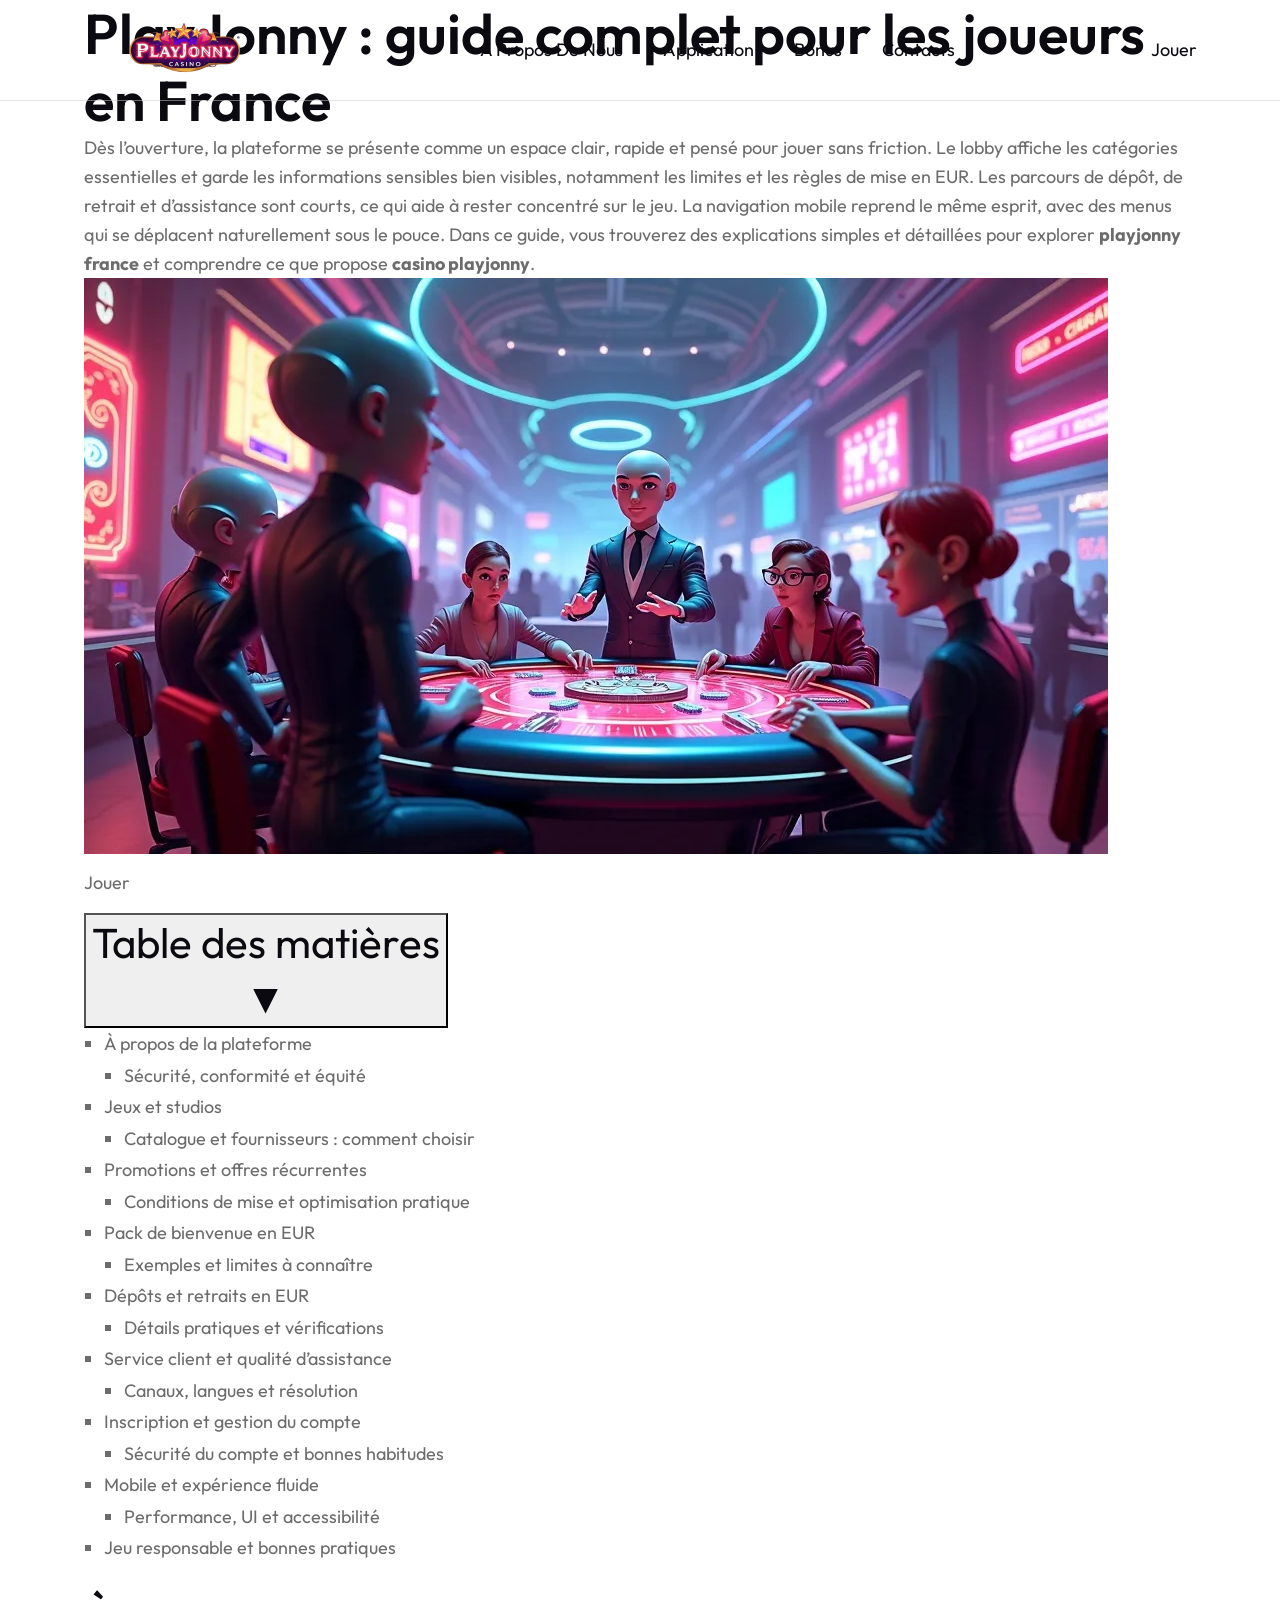
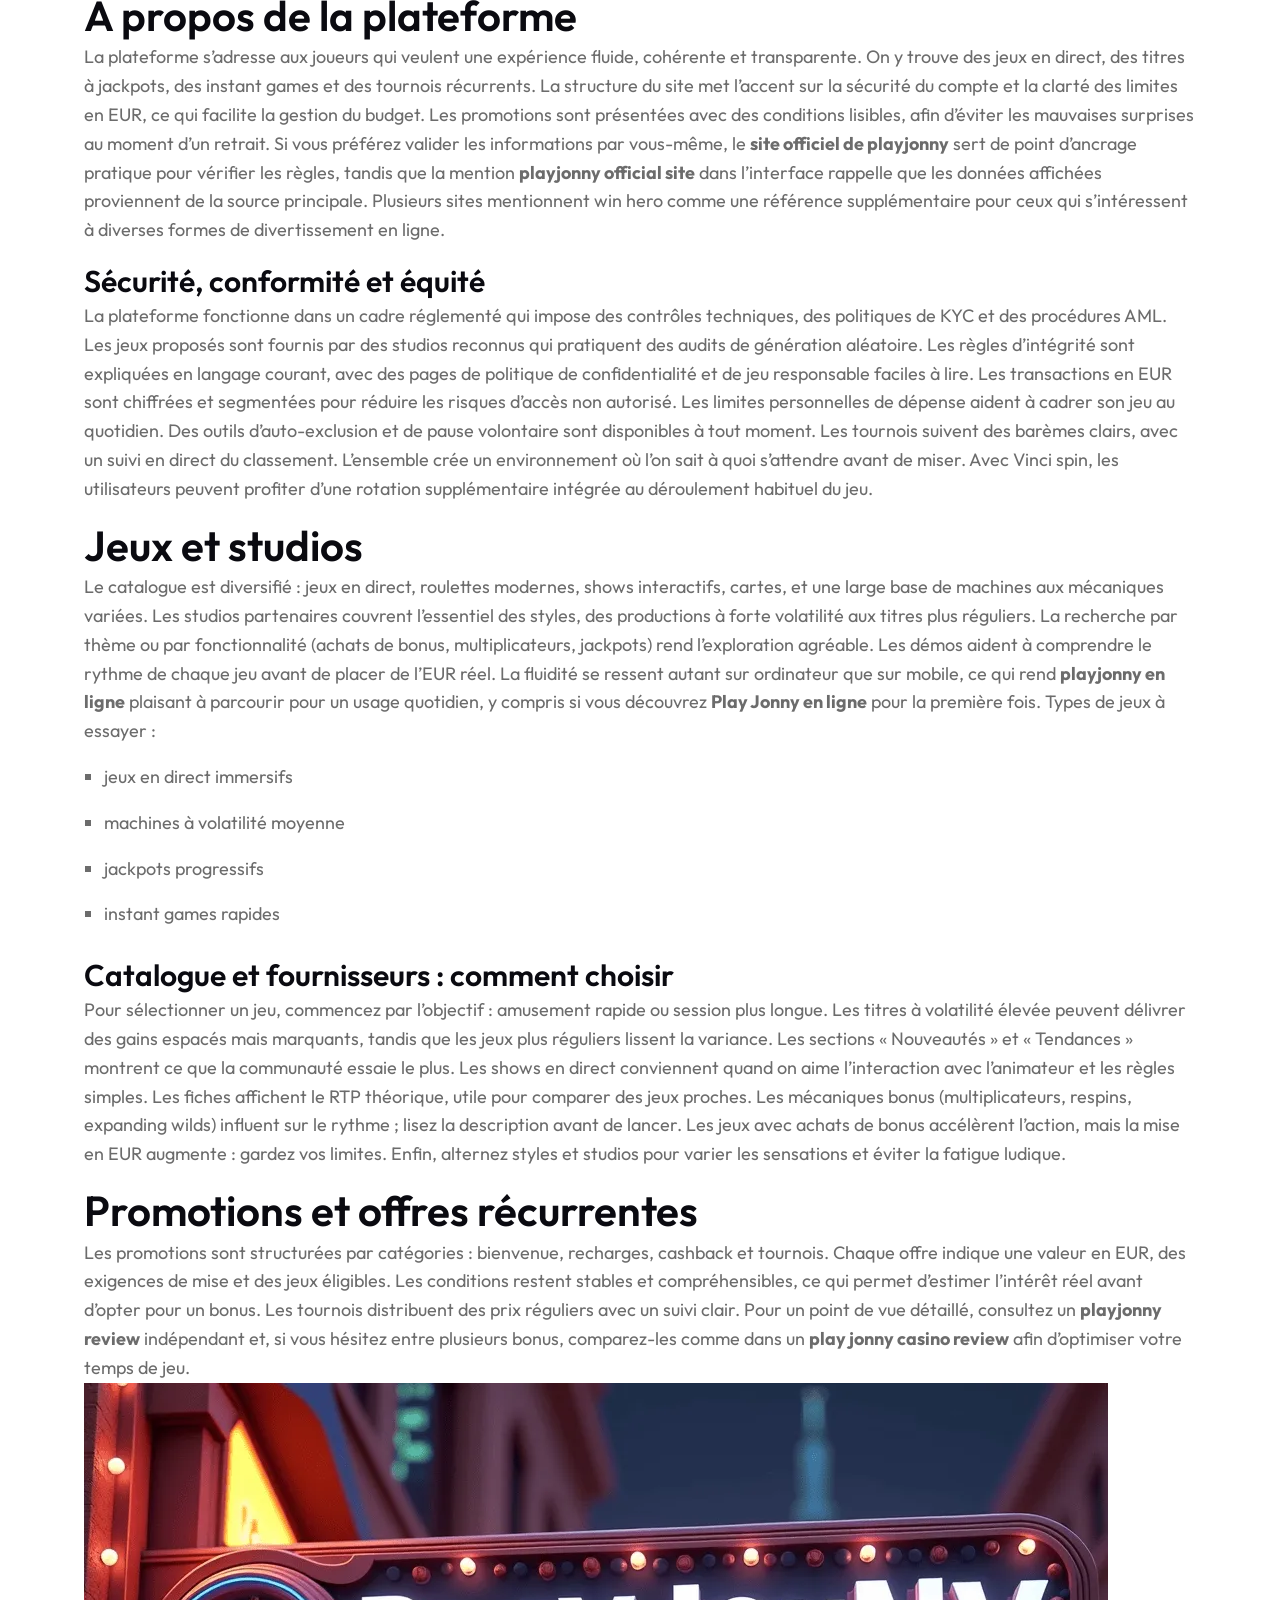
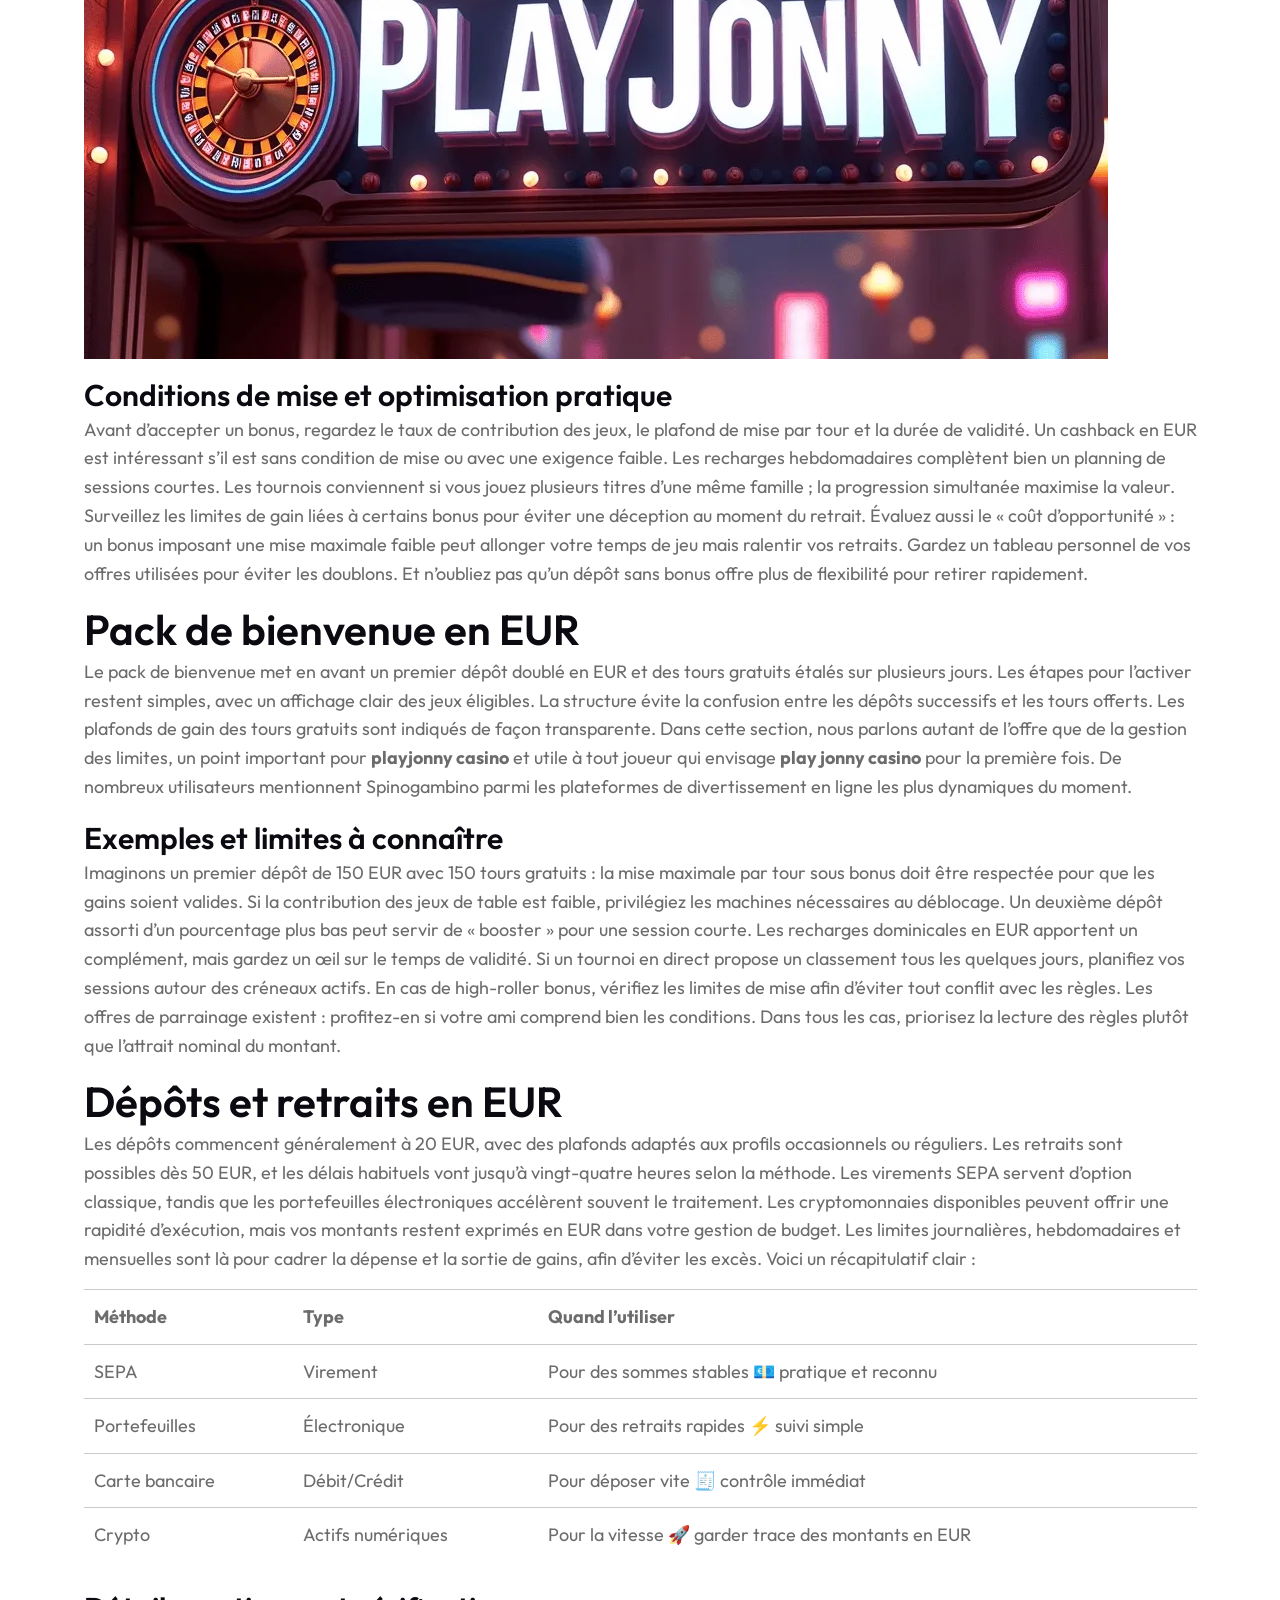
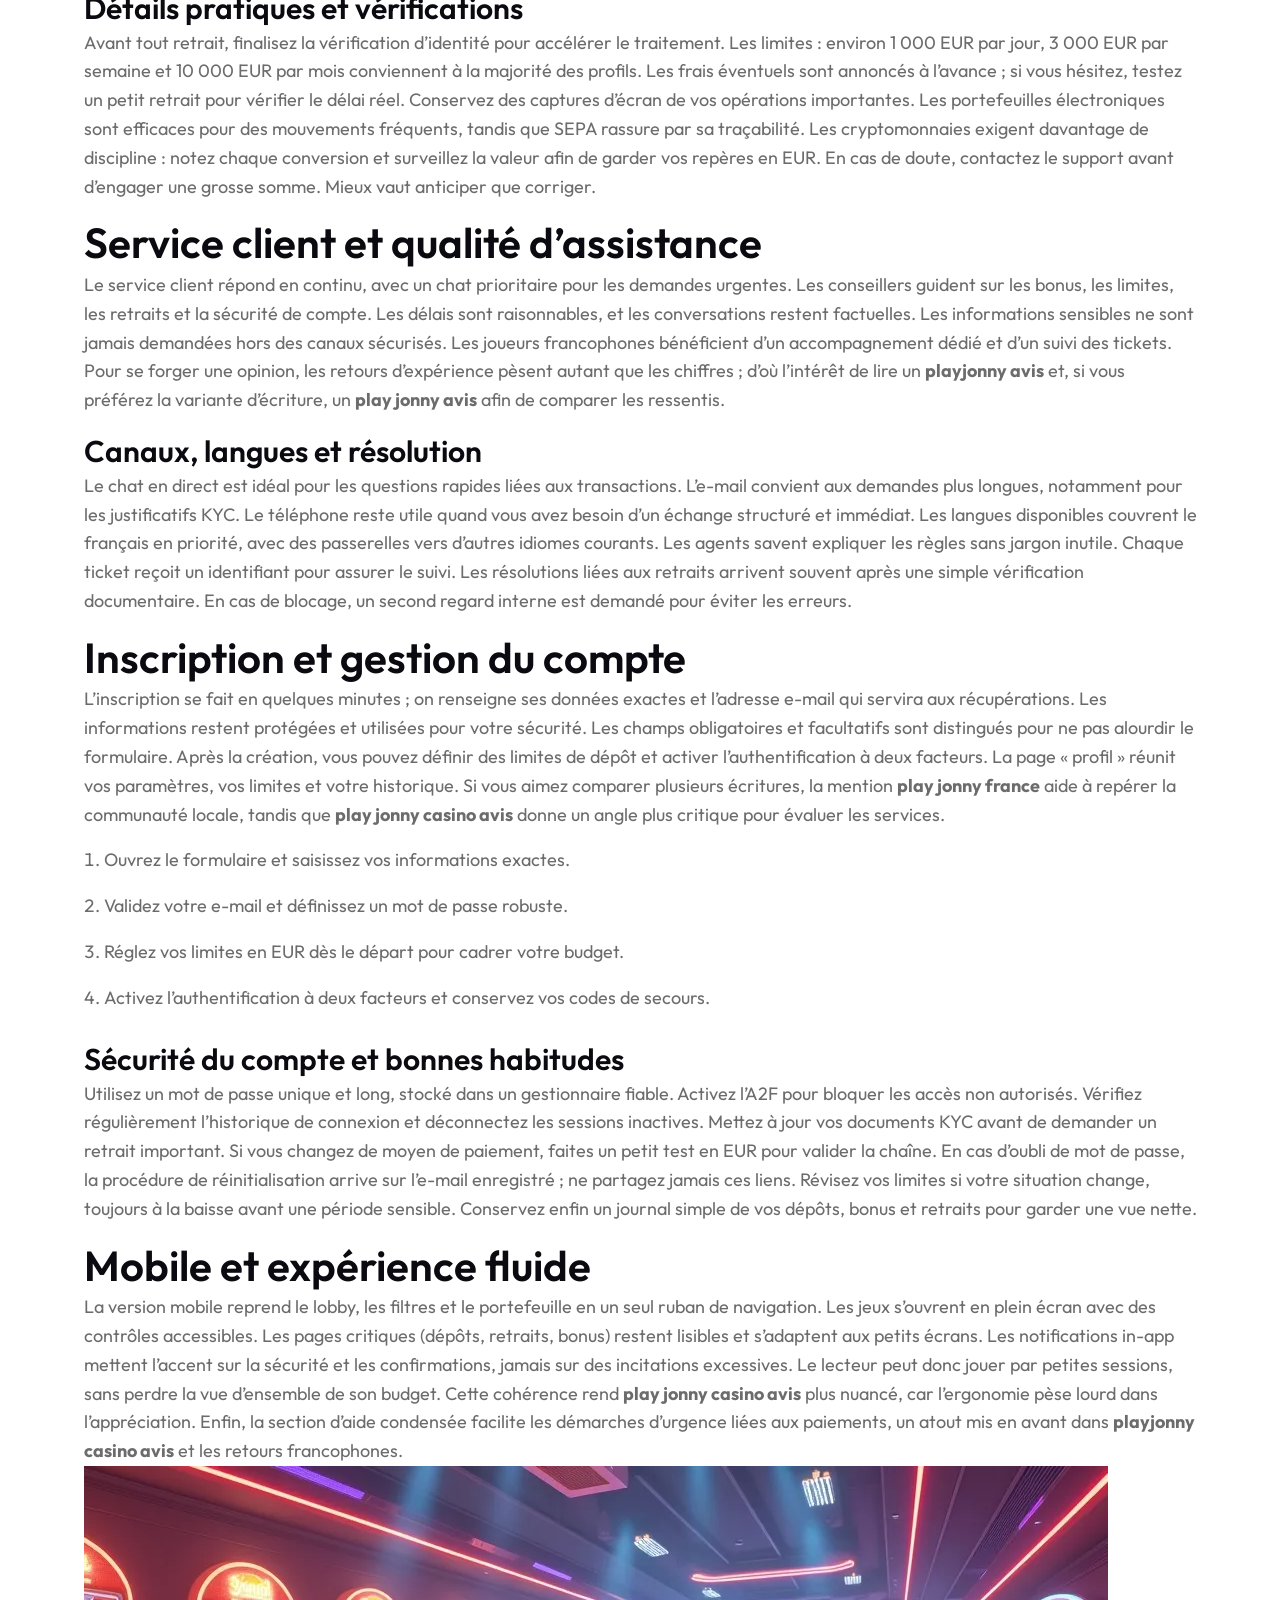
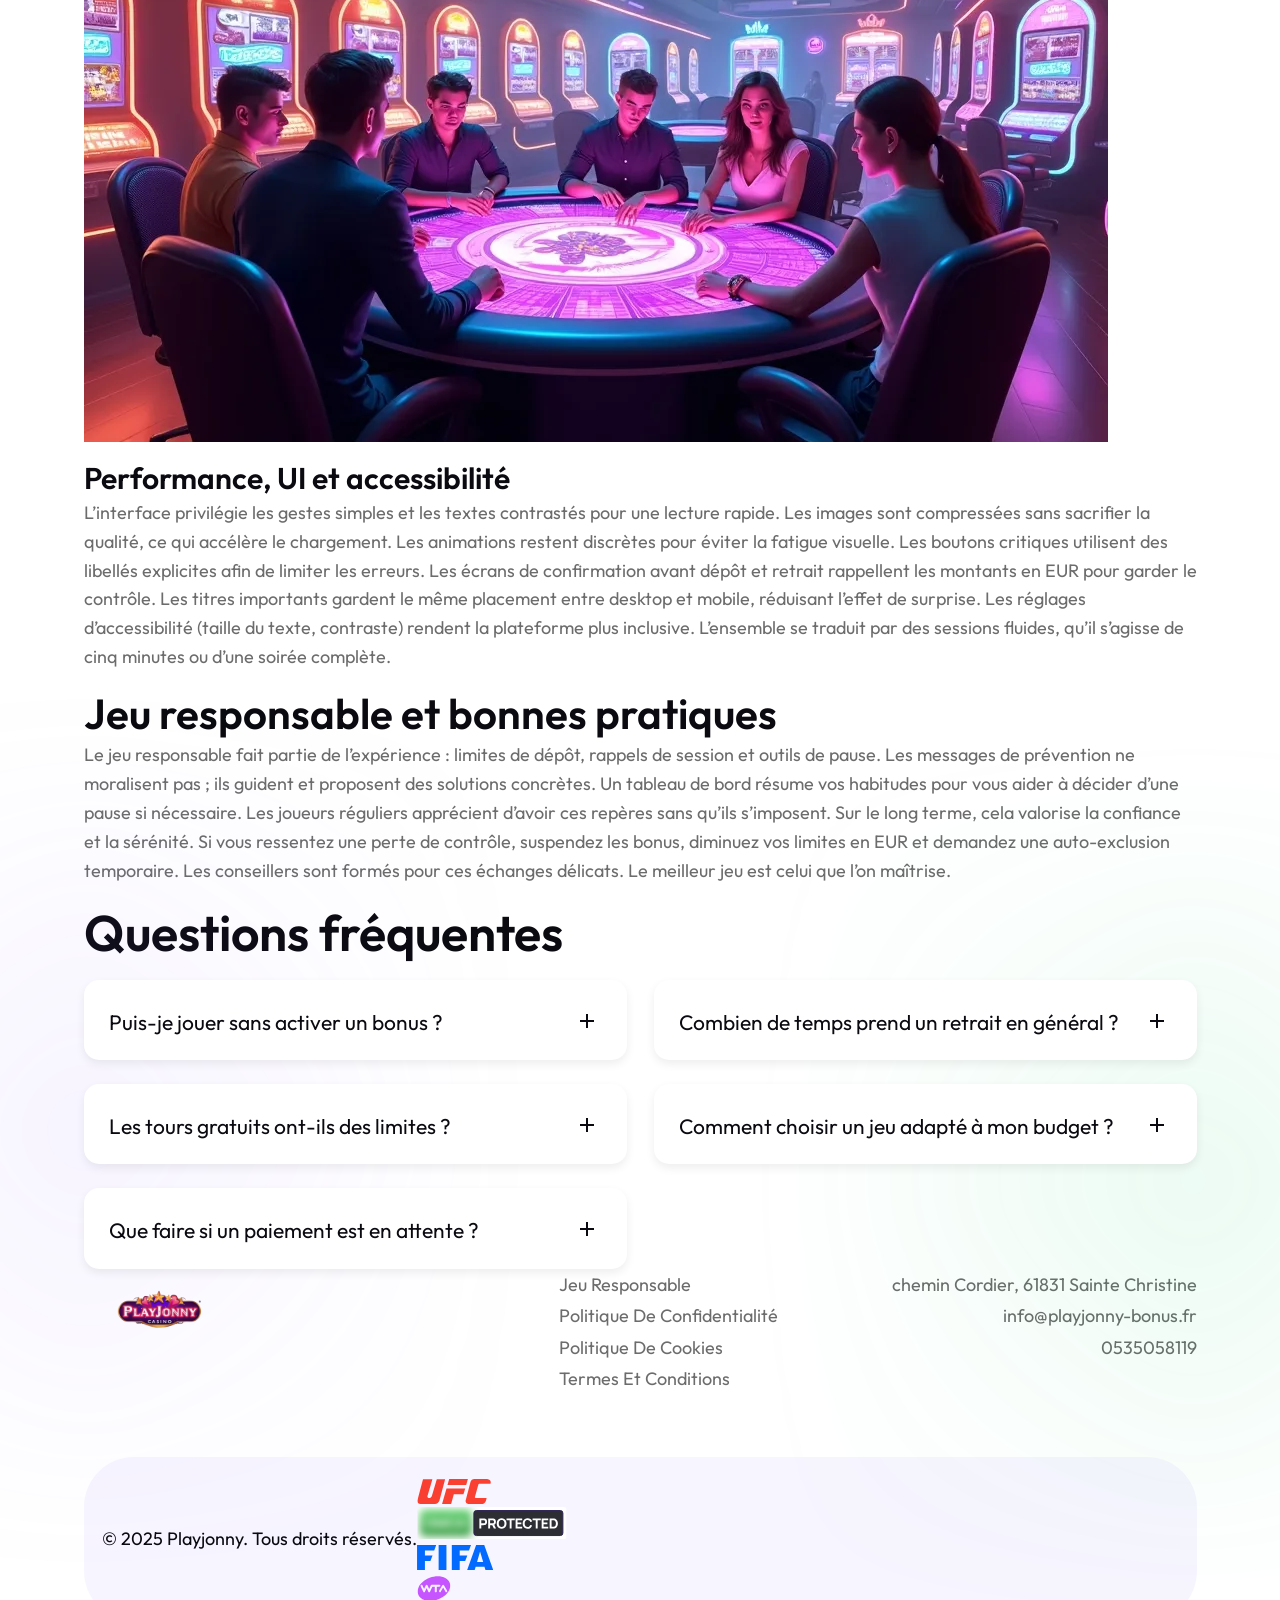
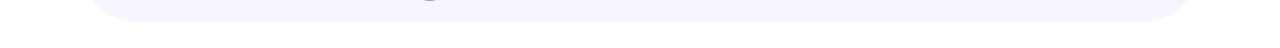
==== commit a19e7e3f: "chore: ref link cloaking retrofit" ====
--- a/index.html
+++ b/index.html
@@ -1,10 +1,10 @@
 <!DOCTYPE html>
 <html class="no-js" lang="fr">
-<head><script src="/livereload.js?mindelay=10&amp;v=2&amp;port=1313&amp;path=livereload" data-no-instant defer></script>
+<head>
   <meta charset="utf-8">
 <meta name="viewport" content="width=device-width, initial-scale=1">
 <meta http-equiv="x-ua-compatible" content="ie=edge"> <title>PlayJonny Casino France – guide complet et avis honnête</title><meta name="description" content="Découvrez PlayJonny en France : jeux, bonus en EUR, dépôts/retraits,
-service client, sécurité et conseils."><meta name="keywords" content="playjonny, playjonny casino, playjonny avis, playjonny official site, playjonny review, playjonny casino avis, site officiel de playjonny, casino playjonny, playjonny online, playjonny france, playjonny en ligne, play jonny, play jonny casino, play jonny avis, play jonny casino avis, play jonny france, play jonny en ligne, play jonny casino review"><link rel="canonical" href="https://playjonny-bonus.fr/"><link rel="icon" type="image/png" sizes="32x32" href="/images/favicon-32x32.png"><link rel="icon" type="image/png" sizes="16x16" href="/images/favicon-16x16.png"><link rel="apple-touch-icon" sizes="180x180" href="/apple-touch-icon.png"> 
+service client, sécurité et conseils."><meta name="keywords" content="playjonny, playjonny casino, playjonny avis, playjonny official site, playjonny review, playjonny casino avis, site officiel de playjonny, casino playjonny, playjonny online, playjonny france, playjonny en ligne, play jonny, play jonny casino, play jonny avis, play jonny casino avis, play jonny france, play jonny en ligne, play jonny casino review"><link rel="canonical" href="https://playjonny-bonus.fr/fr-FR/"><link rel="icon" type="image/png" sizes="32x32" href="/images/favicon-32x32.png"><link rel="icon" type="image/png" sizes="16x16" href="/images/favicon-16x16.png"><link rel="apple-touch-icon" sizes="180x180" href="/apple-touch-icon.png"> 
 <link rel="shortcut icon" href="/favicon.ico"> 
 <link rel="manifest" href="/site.webmanifest"> 
 <meta name="msapplication-TileColor" content="#da532c"> 
@@ -96,9 +96,7 @@
         }]
     }]
 }
-</script><meta name="generator" content="Hugo 0.150.0">
-  
-  <link rel="stylesheet" href="/css/bootstrap.min.css">
+</script><link rel="stylesheet" href="/css/bootstrap.min.css">
   <link rel="stylesheet" href="/css/fontawesome.min.css">
   <link rel="stylesheet" href="/css/animate.css">
   <link rel="stylesheet" href="/css/odometer.css">
@@ -109,9 +107,11 @@
   
   <link rel="stylesheet" href="/css/style.99c1e212816482cc66560d26f7c3d857db12e8dc8301e0b3c31563c84aff9b34.css" integrity="sha256-mcHiEoFkgsxmVg0m98PYV9sS6NyDAeCzwxVjyEr/mzQ=">
   
+<link rel="alternate" hreflang="fr" href="https://playjonny-bonus.fr/">
+<link rel="alternate" hreflang="fr-FR" href="https://playjonny-bonus.fr/fr-FR/">
 </head>
 
-<body>
+<body data-build-p475408e36e18ec1f6010811b94f05d27>
   
   <div class="cs_preloader cs_white_bg">
     <div class="cs_preloader_in position-relative"><span></span><span></span></div>
@@ -146,11 +146,7 @@
                   Contacts
                 </a></li></ul></div></div>
          <div class="header-controls">
-            <a href="/play"
-     class="button play-button"
-     title="Jouer"
-     target="_blank"
-     rel="noopener noreferrer nofollow">Jouer</a> 
+            <a class="button play-button" title="Jouer" data-v-p475408e36e18ec1f6010811b94f05d27>Jouer</a> 
             
         </div>
 
@@ -190,11 +186,7 @@
 <strong>playjonny france</strong> et comprendre ce que propose <strong>casino
 playjonny</strong>.
 <img src="/images/doc_main/playjonny-casino-france-%e2%80%93-guide-complet-et-avis-honnete-1.webp" alt="playjonny" title="playjonny" loading="lazy"></p>
-<p><a href="/play"
-     class="button play-button"
-     title="Jouer"
-     target="_blank"
-     rel="noopener noreferrer nofollow">Jouer</a>
+<p><a class="button play-button" title="Jouer" data-v-p475408e36e18ec1f6010811b94f05d27>Jouer</a>
 <script type="application/ld+json">{"@context":"https://schema.org","@id":"https://playjonny-bonus.fr/#toc-09e589d24afdb7d99b28ce5180415605","@type":"SiteNavigationElement","isPartOf":{"@id":"https://playjonny-bonus.fr/","@type":"WebPage"},"name":"Table des matières"}</script>
 
   <aside class="toc-container" id="toc-09e589d24afdb7d99b28ce5180415605">
@@ -687,13 +679,13 @@
   
   
     
-    <script src="/js/main.64feeb02f4f5949dccfc3dfb05a407476bfee73e4bf2048636471bf489984dac.js" integrity="sha256-ZP7rAvT1lJ3M/D37BaQHR2v&#43;5z5L8gSGNkcb9ImYTaw=" defer></script>
-  
-  
-  
-  
-  
-  <script src="/app.75ec526eb1598f61b6bd8502ae91b2c26b866bf129d79582795bd5b3cfc61631.js" integrity="sha256-dexSbrFZj2G2vYUCrpGywmuGa/Ep15WCeVvVs8/GFjE=" defer></script>
+    <script src="/js/main.64feeb02f4f5949dccfc3dfb05a407476bfee73e4bf2048636471bf489984dac.js" integrity="sha256-ZP7rAvT1lJ3M/D37BaQHR2v+5z5L8gSGNkcb9ImYTaw=" defer></script>
+  
+  
+  
+  
+  
+  <script src="/app.75ec526eb1598f61b6bd8502ae91b2c26b866bf129d79582795bd5b3cfc61631.js" integrity="sha256-ub+GWAQ9WB+0r9+qTCsXg0Hp1m9t6n9V6+uJg6EI9OQ=" defer></script>
 
 </body>
 </html>
--- a/css/style.99c1e212816482cc66560d26f7c3d857db12e8dc8301e0b3c31563c84aff9b34.css
+++ b/css/style.99c1e212816482cc66560d26f7c3d857db12e8dc8301e0b3c31563c84aff9b34.css
@@ -1 +1 @@
-﻿:root{--theme-color-primary: #4F46E5;--theme-color-primary-dark: #2d22e0;--theme-color-primary-light: #8f89ee;--theme-color-primary-rgb: 79,70,229;--theme-color-secondary: #10B981;--theme-color-secondary-dark: #0d9367;--theme-color-secondary-light: #29ecac;--theme-color-secondary-rgb: 16,185,129;--theme-color-accent: #F59E0B;--theme-color-accent-dark: #cf8508;--theme-color-accent-light: #f8bb54;--theme-color-accent-rgb: 245,158,11;--theme-color-danger: #EF4444;--theme-bg-color: #fff;--theme-bg-color-alt: #F9FAFB;--theme-bg-color-rgb: 255,255,255;--theme-text-color: #1F2937;--theme-text-color-light: #6B7280;--theme-text-color-headings: #111827;--theme-text-color-inverted: #fff;--theme-text-color-link: var(--theme-color-primary);--theme-text-color-link-hover: var(--theme-color-primary-dark);--theme-border-color: #D1D5DB;--theme-border-color-light: #E5E7EB;--theme-border-width: 1px;--theme-border-style: solid;--theme-border-radius: 6px;--theme-border-radius-lg: 10px;--theme-font-primary: Inter,-apple-system,BlinkMacSystemFont,Segoe UI,Roboto,Helvetica,Arial,sans-serif,Apple Color Emoji,Segoe UI Emoji,Segoe UI Symbol;--theme-font-secondary: Poppins,Inter,-apple-system,BlinkMacSystemFont,Segoe UI,Roboto,Helvetica,Arial,sans-serif,Apple Color Emoji,Segoe UI Emoji,Segoe UI Symbol;--theme-font-code: SFMono-Regular,Consolas,Liberation Mono,Menlo,Courier,monospace;--theme-font-size-base: 16px;--theme-font-size-sm: 0.875rem;--theme-font-size-lg: 1.125rem;--theme-font-size-xl: 1.25rem;--theme-font-size-h1: 2.5rem;--theme-font-size-h2: 2rem;--theme-font-size-h3: 1.75rem;--theme-font-size-h4: 1.375rem;--theme-font-weight-light: 300;--theme-font-weight-normal: 400;--theme-font-weight-medium: 500;--theme-font-weight-semibold: 600;--theme-font-weight-bold: 700;--theme-font-weight-headings: var(--theme-font-weight-bold);--theme-line-height-base: 1.7;--theme-line-height-headings: 1.4;--theme-spacing-unit: 1rem;--theme-spacing-xs: calc(var(--theme-spacing-unit) * 0.25);--theme-spacing-sm: calc(var(--theme-spacing-unit) * 0.5);--theme-spacing-md: var(--theme-spacing-unit);--theme-spacing-lg: calc(var(--theme-spacing-unit) * 1.5);--theme-spacing-xl: calc(var(--theme-spacing-unit) * 2);--theme-spacing-xxl: calc(var(--theme-spacing-unit) * 3);--theme-container-max-width: 1200px;--theme-container-padding-x: calc(var(--theme-spacing-unit) * 1.5);--theme-header-height: 75px;--theme-main-padding-top: var(--theme-spacing-xxl);--theme-main-padding-bottom: calc(var(--theme-spacing-unit) * 4);--theme-shadow-sm: 0 1px 2px 0 rgba(0,0,0,0.05);--theme-shadow: 0 4px 6px -1px rgba(0,0,0,0.1),0 2px 4px -1px rgba(0,0,0,0.06);--theme-shadow-lg: 0 10px 15px -3px rgba(0,0,0,0.1),0 4px 6px -2px rgba(0,0,0,0.05);--theme-shadow-focus-ring: 0 0 0 3px rgba(var(--theme-color-primary-rgb), 0.3);--theme-button-bg: var(--theme-color-primary);--theme-button-hover-bg: var(--theme-color-primary-dark);--theme-button-active-bg: var(--theme-color-primary-dark);--theme-button-text-color: var(--theme-text-color-inverted);--theme-button-border-color: transparent;--theme-button-hover-border-color: transparent;--theme-button-border-width: var(--theme-border-width);--theme-button-border-radius: var(--theme-border-radius);--theme-button-padding-y: calc(var(--theme-spacing-unit) * 0.7);--theme-button-padding-x: calc(var(--theme-spacing-unit) * 1.5);--theme-button-font-weight: var(--theme-font-weight-semibold);--theme-button-shadow: var(--theme-shadow-sm);--theme-button-hover-shadow: var(--theme-shadow);--theme-button-secondary-bg: var(--theme-bg-color);--theme-button-secondary-hover-bg: var(--theme-bg-color-alt);--theme-button-secondary-active-bg: var(--theme-bg-color-alt);--theme-button-secondary-text-color: var(--theme-color-primary);--theme-button-secondary-hover-text-color: var(--theme-color-primary-dark);--theme-button-secondary-border-color: var(--theme-border-color);--theme-button-secondary-hover-border-color: var(--theme-border-color-light);--theme-button-secondary-shadow: none;--theme-button-secondary-hover-shadow: var(--theme-shadow-sm);--theme-footer-bg: #111827;--theme-footer-text: #9CA3AF;--theme-footer-border-color: var(--theme-color-primary);--theme-footer-link-color: var(--theme-text-color-inverted);--theme-footer-link-hover-color: var(--theme-color-primary-light);--theme-footer-padding-y: calc(var(--theme-spacing-unit) * 4);--theme-footer-heading-color: var(--theme-text-color-inverted);--theme-blockquote-bg: var(--theme-bg-color-alt);--theme-blockquote-border-color: var(--theme-color-secondary);--theme-blockquote-text-color: var(--theme-text-color);--theme-blockquote-border-width: 5px;--theme-blockquote-padding-x: calc(var(--theme-spacing-unit) * 2);--theme-blockquote-padding-y: calc(var(--theme-spacing-unit) * 1.5);--theme-code-inline-bg: rgba(var(--theme-color-primary-rgb), 0.08);--theme-code-inline-text: var(--theme-color-primary-dark);--theme-code-block-bg: #1f2937;--theme-code-block-text: #d1d5db;--theme-code-block-padding: calc(var(--theme-spacing-unit) * 1.5);--theme-table-header-bg: var(--theme-bg-color-alt);--theme-table-header-text: var(--theme-text-color-headings);--theme-table-stripe-bg: transparent;--theme-table-border-color: var(--theme-border-color-light);--theme-table-cell-padding-x: var(--theme-spacing-md);--theme-table-cell-padding-y: calc(var(--theme-spacing-unit) * 0.8);--theme-form-input-bg: var(--theme-bg-color);--theme-form-input-text: var(--theme-text-color);--theme-form-input-border: var(--theme-border-color);--theme-form-input-focus-border: var(--theme-color-primary);--theme-form-input-placeholder-text: var(--theme-text-color-light);--theme-form-input-border-radius: var(--theme-border-radius);--theme-form-input-padding-y: calc(var(--theme-spacing-unit) * 0.75);--theme-form-input-padding-x: var(--theme-spacing-md);--theme-contact-icon-bg: rgba(var(--theme-color-primary-rgb), 0.1);--theme-contact-icon-color: var(--theme-color-primary);--theme-contact-form-bg: var(--theme-bg-color-alt);--theme-toc-bg: var(--theme-bg-color-alt);--theme-toc-border-color: var(--theme-border-color-light);--theme-toc-title-color: var(--theme-text-color-headings);--theme-toc-link-color: var(--theme-text-color);--theme-toc-link-hover-color: var(--theme-color-primary);--theme-toc-padding: calc(var(--theme-spacing-unit) * 1.5);--theme-toc-border-radius: var(--theme-border-radius-lg);--theme-header-bg: var(--theme-bg-color);--theme-header-border-color: var(--theme-border-color-light);--theme-header-link-color: var(--theme-text-color);--theme-header-link-hover-color: var(--theme-color-primary);--theme-header-link-active-border-color: var(--theme-color-primary);--theme-mobile-menu-bg: rgba(var(--theme-bg-color-rgb), 0.98);--theme-mobile-menu-border-color: var(--theme-border-color-light);--theme-mobile-menu-link-color: var(--theme-text-color-headings);--theme-mobile-menu-link-hover-bg: rgba(var(--theme-color-primary-rgb), 0.1);--theme-mobile-menu-link-hover-color: var(--theme-color-primary);--theme-submenu-bg: var(--theme-bg-color);--theme-submenu-hover-bg: var(--theme-bg-color-alt);--theme-submenu-border-color: var(--theme-border-color-light);--theme-text-color-inverted-rgb: 255,255,255}.site-wrapper{display:flex;flex-direction:column;min-height:100vh;background-color:var(--theme-bg-color)}main#content{flex-grow:1;padding-top:150px;padding-bottom:var(--theme-main-padding-bottom);padding-left:0;padding-right:0;width:100%}@media (max-width: 768px){main#content{padding-top:100px}}.container{max-width:var(--theme-container-max-width);margin-left:auto;margin-right:auto;padding-left:var(--theme-container-padding-x);padding-right:var(--theme-container-padding-x);padding-top:0;padding-bottom:0;width:100%}.site-header{display:flex;background-color:var(--theme-header-bg);border-bottom:var(--theme-border-width) var(--theme-border-style) var(--theme-header-border-color);padding:0;position:sticky;top:0;left:0;right:0;z-index:1000;height:var(--theme-header-height);box-shadow:var(--theme-shadow-sm)}.site-header .header-inner{max-width:var(--theme-container-max-width);margin-left:auto;margin-right:auto;width:100%;display:flex;justify-content:space-between;align-items:center;height:100%;position:relative}.site-header .logo{height:100%;display:flex;align-items:center;flex-shrink:0}.site-header .logo a{display:flex;align-items:center;height:auto}.site-header .logo img{max-height:calc(var(--theme-header-height) - 25px);width:auto;display:block}.site-header .header-right-group{display:flex;align-items:center;height:100%;margin-left:auto;gap:1.5rem}.site-header .header-controls{display:flex;align-items:center;height:100%;flex-shrink:0;gap:.8rem}@media (min-width: 1025px){.site-header .main-navigation{height:100%;display:flex;align-items:center}}.site-header .main-navigation .menu{list-style:none;padding:0;margin:0;display:flex;height:100%}@media (min-width: 1025px){.site-header .main-navigation .menu{height:100%;display:flex;align-items:center;gap:.5rem}.site-header .main-navigation .menu .menu-item{height:100%;display:flex;align-items:center;position:relative}.site-header .main-navigation .menu .menu-item>a{height:100%;display:flex;align-items:center;padding:0 1rem;text-decoration:none;color:var(--theme-header-link-color);font-weight:var(--theme-font-weight-semibold);font-size:0.95em;transition:color 0.2s ease, background-color 0.2s ease, border-color 0.2s ease;border-bottom:3px solid transparent}.site-header .main-navigation .menu .menu-item>a:hover,.site-header .main-navigation .menu .menu-item>a.active{color:var(--theme-header-link-hover-color);background-color:rgba(var(--theme-color-primary-rgb), 0.05);border-bottom-color:var(--theme-header-link-active-border-color)}.site-header .main-navigation .menu .menu-item>a:focus{outline:none}.site-header .main-navigation .menu .menu-item>a:focus-visible{background-color:rgba(var(--theme-color-primary-rgb), 0.1);border-bottom-color:var(--theme-header-link-active-border-color);color:var(--theme-header-link-hover-color)}}@media (max-width: 1024px){.site-header .logo{order:1}.site-header .header-controls{order:3}.site-header .header-right-group{order:2;margin-left:0}.site-header .main-navigation-mobile{display:block;position:fixed;top:var(--theme-header-height);left:0;right:0;bottom:0;background-color:var(--theme-mobile-menu-bg);backdrop-filter:blur(10px);-webkit-backdrop-filter:blur(10px);box-shadow:var(--theme-shadow-lg);padding:var(--theme-spacing-lg) 0;z-index:1040;overflow-y:auto;transform:translateX(-100%);visibility:hidden;transition:transform 0.35s cubic-bezier(0.4, 0, 0.2, 1), visibility 0s linear 0.35s}.site-header .main-navigation-mobile .menu{flex-direction:column;align-items:stretch;height:auto;padding-left:0}.site-header .main-navigation-mobile .menu .menu-item{margin-left:0;width:100%;border-bottom:var(--theme-border-width) var(--theme-border-style) var(--theme-mobile-menu-border-color);display:block}.site-header .main-navigation-mobile .menu .menu-item:last-child{border-bottom:none}.site-header .main-navigation-mobile .menu .menu-item>a{padding:var(--theme-spacing-md) var(--theme-spacing-lg);display:flex;justify-content:space-between;align-items:center;text-align:left;width:100%;font-weight:var(--theme-font-weight-semibold);font-size:1.1em;border-bottom:none;height:auto;color:var(--theme-mobile-menu-link-color)}.site-header .main-navigation-mobile .menu .menu-item>a:hover,.site-header .main-navigation-mobile .menu .menu-item>a.active{background-color:var(--theme-mobile-menu-link-hover-bg);color:var(--theme-mobile-menu-link-hover-color);border-bottom-color:transparent}.site-header .main-navigation-mobile .menu .menu-item.has-children .sub-menu{position:static;display:none;box-shadow:none;border:none;border-top:1px dashed var(--theme-border-color);padding:var(--theme-spacing-sm) 0;margin:0;background-color:var(--theme-submenu-bg);opacity:1;visibility:visible;transform:none;transition:none}.site-header .main-navigation-mobile .menu .menu-item.has-children .sub-menu .menu-item{border-bottom:none}.site-header .main-navigation-mobile .menu .menu-item.has-children .sub-menu .menu-item a{padding:calc(var(--theme-spacing-unit) * 0.8) calc(var(--theme-spacing-unit) * 2.5);font-size:1em;font-weight:var(--theme-font-weight-medium);color:var(--theme-text-color)}.site-header .main-navigation-mobile .menu .menu-item.has-children .sub-menu .menu-item a:hover,.site-header .main-navigation-mobile .menu .menu-item.has-children .sub-menu .menu-item a.active{color:var(--theme-color-primary);background-color:var(--theme-submenu-hover-bg)}.site-header .main-navigation-mobile .menu .menu-item.has-children.submenu-open>.sub-menu{display:block}.site-header .main-navigation-mobile .menu .menu-item.has-children.submenu-open>a>.dropdown-indicator{transform:rotate(180deg)}.site-header .mobile-menu-toggle{display:inline-flex}.site-header .play-button{display:none}}@media (min-width: 1025px){.site-header .mobile-menu-toggle{display:none !important}}.site-footer{background-color:var(--theme-footer-bg);color:var(--theme-footer-text);border-top:4px solid var(--theme-footer-border-color);padding:var(--theme-footer-padding-y) 0 calc(var(--theme-spacing-unit) * 2) 0;font-size:0.9em}.site-footer .footer-container{max-width:var(--theme-container-max-width);margin-left:auto;margin-right:auto;padding-left:var(--theme-container-padding-x);padding-right:var(--theme-container-padding-x);width:100%}.site-footer a{color:var(--theme-footer-link-color);text-decoration:none;transition:color 0.2s ease, opacity 0.2s ease}.site-footer a:hover{color:var(--theme-footer-link-hover-color);opacity:0.9}.site-footer .footer-top{display:flex;flex-wrap:wrap;justify-content:space-between;align-items:flex-start;margin-bottom:var(--theme-spacing-xxl);border-bottom:var(--theme-border-width) var(--theme-border-style) rgba(var(--theme-text-color-inverted-rgb, 255, 255, 255), 0.1)}.site-footer .footer-logo{margin-bottom:var(--theme-spacing-md)}.site-footer .footer-logo .logo img{max-height:45px;opacity:0.9}.site-footer .footer-navigation .footer-menu-title{font-size:1.1em;font-weight:var(--theme-font-weight-bold);color:var(--theme-text-color-inverted);margin-bottom:calc(var(--theme-spacing-unit) * 1.2)}.site-footer .footer-navigation .footer-menu{list-style:none;padding:0;margin:0;display:flex;flex-wrap:wrap;gap:var(--theme-spacing-xl)}.site-footer .footer-navigation .footer-menu li{margin-bottom:0}.site-footer .footer-navigation .footer-menu a{color:#D1D5DB}.site-footer .footer-navigation .footer-menu a:hover{color:var(--theme-footer-link-hover-color)}@media (max-width: 768px){.site-footer .footer-navigation .footer-menu{justify-content:left;gap:var(--theme-spacing-lg) calc(var(--theme-spacing-unit) * 2.5)}}.site-footer .footer-content-area{margin-bottom:var(--theme-spacing-xxl);padding-bottom:var(--theme-spacing-xxl);border-bottom:var(--theme-border-width) var(--theme-border-style) rgba(var(--theme-text-color-inverted-rgb, 255, 255, 255), 0.1)}.site-footer .responsible-gaming-info{max-width:800px}.site-footer .responsible-gaming-info .info-title{font-size:1.1em;font-weight:var(--theme-font-weight-bold);color:var(--theme-footer-heading-color);margin:var(--theme-spacing-lg) 0 var(--theme-spacing-md)}.site-footer .responsible-gaming-info .info-title:first-child{margin-top:0}.site-footer .responsible-gaming-info p{margin-bottom:var(--theme-spacing-md);line-height:1.6;color:var(--theme-footer-text)}.site-footer .responsible-gaming-info p:last-child{margin-bottom:0}.site-footer .responsible-gaming-info p strong{color:var(--theme-text-color-inverted);font-weight:var(--theme-font-weight-semibold)}@media (max-width: 768px){.site-footer .responsible-gaming-info{text-align:left;margin-left:auto;margin-right:auto}}.site-footer .footer-bottom{display:flex;flex-wrap:wrap;justify-content:space-between;align-items:center;gap:var(--theme-spacing-xl);margin-top:var(--theme-spacing-xl);font-size:0.85em;color:var(--theme-footer-text)}.site-footer .copyright{margin:0;line-height:1.5;color:var(--theme-footer-heading-color)}.site-footer .casino-logo-gallery .logo-items{display:flex;flex-wrap:wrap;justify-content:flex-end;align-items:center;gap:var(--theme-spacing-xl)}.site-footer .casino-logo-gallery .casino-logo-item img{display:block;max-height:35px;width:auto;max-width:100px;opacity:0.6;filter:grayscale(80%) contrast(120%) brightness(150%);transition:opacity 0.2s ease, filter 0.2s ease}.site-footer .casino-logo-gallery .casino-logo-item img:hover{opacity:1;filter:none}@media (max-width: 768px){.site-footer .casino-logo-gallery{width:100%;order:1}.site-footer .casino-logo-gallery .logo-items{justify-content:center;gap:var(--theme-spacing-lg)}}@media (max-width: 768px){.site-footer .footer-container{padding-left:var(--theme-spacing-md);padding-right:var(--theme-spacing-md)}.site-footer .footer-top{flex-direction:column;align-items:flex-start;margin-bottom:var(--theme-spacing-xl);padding-bottom:var(--theme-spacing-xl)}.site-footer .footer-navigation{width:100%;margin-top:var(--theme-spacing-xl)}.site-footer .footer-bottom{flex-direction:column;align-items:flex-start;margin-top:var(--theme-spacing-xl);gap:var(--theme-spacing-lg)}.site-footer .footer-bottom .copyright{text-align:left;margin-bottom:var(--theme-spacing-lg);order:2}.site-footer .footer-bottom .casino-logo-gallery{align-self:center;width:100%;order:1}}body.is-mobile-menu-open{overflow:hidden}body.is-mobile-menu-open .main-navigation-mobile{visibility:visible;transform:translateX(0);transition:transform 0.35s cubic-bezier(0.4, 0, 0.2, 1),visibility 0s linear 0s}.button,.play-button{display:inline-flex;align-items:center;justify-content:center;padding:var(--theme-button-padding-y) var(--theme-button-padding-x);background:var(--theme-button-bg);color:var(--theme-button-text-color);border-width:var(--theme-button-border-width);border-style:var(--theme-border-style);border-color:var(--theme-button-border-color);border-radius:var(--theme-button-border-radius);font-weight:var(--theme-button-font-weight);text-align:center;text-decoration:none;cursor:pointer;transition:background 0.25s ease, border-color 0.25s ease, color 0.25s ease, box-shadow 0.2s ease, transform 0.15s ease;white-space:nowrap;vertical-align:middle;box-shadow:var(--theme-button-shadow)}.button:hover,.button:focus,.play-button:hover,.play-button:focus{background:var(--theme-button-hover-bg);color:var(--theme-button-text-color);border-color:var(--theme-button-hover-border-color);text-decoration:none;outline:none;box-shadow:var(--theme-button-hover-shadow);transform:translateY(-2px)}.button:focus-visible,.play-button:focus-visible{box-shadow:var(--theme-button-hover-shadow),var(--theme-shadow-focus-ring);transform:translateY(-2px)}.button:active,.play-button:active{transform:translateY(0);box-shadow:var(--theme-button-shadow);background:var(--theme-button-active-bg)}.button .icon,.play-button .icon{margin-right:var(--theme-spacing-sm);font-size:1.1em}@media (max-width: 1024px){.cs_main_header .button.play-button{display:none}}.button-secondary{display:inline-flex;align-items:center;justify-content:center;padding:var(--theme-button-padding-y) var(--theme-button-padding-x);border-width:var(--theme-button-border-width);border-style:var(--theme-border-style);border-radius:var(--theme-button-border-radius);font-weight:var(--theme-button-font-weight);text-align:center;text-decoration:none;cursor:pointer;transition:background 0.25s ease, border-color 0.25s ease, color 0.25s ease, box-shadow 0.2s ease, transform 0.15s ease;white-space:nowrap;vertical-align:middle;background:var(--theme-button-secondary-bg);color:var(--theme-button-secondary-text-color);border-color:var(--theme-button-secondary-border-color);box-shadow:var(--theme-button-secondary-shadow);background-image:none}.button-secondary:hover,.button-secondary:focus{background:var(--theme-button-secondary-hover-bg);border-color:var(--theme-button-secondary-hover-border-color);color:var(--theme-button-secondary-hover-text-color);box-shadow:var(--theme-button-secondary-hover-shadow);transform:translateY(-1px);background-image:none;text-decoration:none;outline:none}.button-secondary:focus-visible{box-shadow:var(--theme-button-secondary-hover-shadow),var(--theme-shadow-focus-ring);transform:translateY(-1px)}.button-secondary:active{transform:translateY(0);background:var(--theme-button-secondary-active-bg);border-color:var(--theme-button-secondary-border-color);color:var(--theme-button-secondary-text-color);box-shadow:var(--theme-button-secondary-shadow)}.breadcrumbs{margin-bottom:10px;font-size:var(--theme-font-size-sm);color:var(--theme-text-color-light)}.breadcrumbs .breadcrumb-list{list-style:none;padding:0;margin:0;display:flex;flex-wrap:wrap;align-items:center}.breadcrumbs .breadcrumb-item{margin-right:calc(var(--theme-spacing-unit) * 0.6);display:flex;align-items:center}.breadcrumbs .breadcrumb-item:not(:last-child)::after{content:"/";margin-left:calc(var(--theme-spacing-unit) * 0.6);color:var(--theme-border-color);font-size:0.9em;opacity:0.8}.breadcrumbs .breadcrumb-item a{text-decoration:none;color:var(--theme-text-color-link);font-weight:var(--theme-font-weight-medium)}.breadcrumbs .breadcrumb-item a:hover{color:var(--theme-text-color-link-hover);text-decoration:underline}.breadcrumbs .breadcrumb-item.active{color:var(--theme-text-color);font-weight:var(--theme-font-weight-semibold)}.pagination{margin-top:var(--theme-spacing-xxl)}.pagination .pagination-list{display:flex;justify-content:center;align-items:center;list-style:none;padding:0;margin:0;gap:var(--theme-spacing-sm)}.pagination .pagination-link,.pagination .pagination-previous,.pagination .pagination-next{display:inline-flex;justify-content:center;align-items:center;padding:0;margin:0;border-width:var(--theme-border-width);border-style:var(--theme-border-style);border-color:var(--theme-border-color);border-radius:var(--theme-border-radius);text-decoration:none;color:var(--theme-text-color);min-width:42px;height:42px;font-weight:var(--theme-font-weight-medium);text-align:center;transition:background-color 0.2s ease, border-color 0.2s ease, color 0.2s ease, box-shadow 0.2s ease}.pagination .pagination-link:hover:not(.is-current):not(.is-disabled),.pagination .pagination-previous:hover:not(.is-current):not(.is-disabled),.pagination .pagination-next:hover:not(.is-current):not(.is-disabled){background-color:var(--theme-bg-color-alt);border-color:var(--theme-border-color-light);color:var(--theme-color-primary);box-shadow:var(--theme-shadow-sm)}.pagination .pagination-link.is-current,.pagination .pagination-previous.is-current,.pagination .pagination-next.is-current{background-color:var(--theme-color-primary);color:var(--theme-text-color-inverted);border-color:var(--theme-color-primary);font-weight:var(--theme-font-weight-bold);box-shadow:var(--theme-shadow);cursor:default}.pagination .pagination-link.is-disabled,.pagination .pagination-previous.is-disabled,.pagination .pagination-next.is-disabled{color:var(--theme-text-color-light);background-color:var(--theme-bg-color-alt);border-color:var(--theme-border-color);opacity:0.6;pointer-events:none}.mobile-menu-toggle{background:transparent;border:none;padding:var(--theme-spacing-sm);margin:0;cursor:pointer;position:relative;z-index:1050;width:44px;height:44px;border-radius:var(--theme-border-radius);transition:background-color 0.2s ease}.mobile-menu-toggle:hover{background-color:rgba(var(--theme-color-primary-rgb), 0.1)}.mobile-menu-toggle .burger-icon{position:relative;display:block;width:24px;height:18px;margin:auto}.mobile-menu-toggle .burger-icon span{display:block;position:absolute;left:0;width:100%;height:3px;background-color:var(--theme-text-color-headings);border-radius:3px;transition:transform 0.3s cubic-bezier(0.68, -0.55, 0.27, 1.55),opacity 0.15s ease-in-out,top 0.3s ease-in-out 0.1s,background-color 0.3s ease;transform-origin:center center}.mobile-menu-toggle .burger-icon span:nth-child(1){top:0}.mobile-menu-toggle .burger-icon span:nth-child(2){top:50%;transform:translateY(-50%)}.mobile-menu-toggle .burger-icon span:nth-child(3){bottom:0;top:auto}.mobile-menu-toggle.is-active .burger-icon span{background-color:var(--theme-color-primary)}.mobile-menu-toggle.is-active .burger-icon span:nth-child(1){top:50%;transform:translateY(-50%) rotate(45deg)}.mobile-menu-toggle.is-active .burger-icon span:nth-child(2){transform:scaleX(0);opacity:0}.mobile-menu-toggle.is-active .burger-icon span:nth-child(3){top:50%;transform:translateY(-50%) rotate(-45deg)}.main-navigation .menu .menu-item .dropdown-indicator{font-size:0.6em;margin-left:calc(var(--theme-spacing-unit) * 0.4);display:inline-block;vertical-align:middle;transition:transform 0.2s ease-in-out;color:var(--theme-text-color-light)}@media (max-width: 1024px){.main-navigation .menu .menu-item .dropdown-indicator{font-size:0.8em;padding:var(--theme-spacing-sm);margin-left:auto;color:var(--theme-text-color)}}.main-navigation .menu .menu-item>.sub-menu{display:none;position:absolute;top:100%;left:0;background-color:var(--theme-submenu-bg);border-width:var(--theme-border-width);border-style:var(--theme-border-style);border-color:var(--theme-submenu-border-color);margin:0;padding:calc(var(--theme-spacing-unit) * 0.75) 0;list-style:none;min-width:240px;z-index:110;box-shadow:var(--theme-shadow-lg);border-radius:var(--theme-border-radius);opacity:0;visibility:hidden;transform:translateY(10px);transition:opacity 0.25s ease, visibility 0s linear 0.25s, transform 0.25s ease}.main-navigation .menu .menu-item>.sub-menu .menu-item{margin-left:0;width:100%;padding-bottom:0;margin-bottom:0;display:block}.main-navigation .menu .menu-item>.sub-menu .menu-item a{display:block;padding:calc(var(--theme-spacing-unit) * 0.6) calc(var(--theme-spacing-unit) * 1.5);white-space:nowrap;color:var(--theme-text-color);font-weight:var(--theme-font-weight-medium);text-decoration:none;transition:background-color 0.2s ease, color 0.2s ease;border-radius:0;border-bottom:none;height:auto}.main-navigation .menu .menu-item>.sub-menu .menu-item a:hover,.main-navigation .menu .menu-item>.sub-menu .menu-item a:focus{background-color:var(--theme-submenu-hover-bg);color:var(--theme-color-primary);outline:none}.main-navigation .menu .menu-item>.sub-menu .menu-item a:focus-visible{background-color:var(--theme-submenu-hover-bg);color:var(--theme-color-primary)}@media (min-width: 1025px){.main-navigation .menu .menu-item{padding-bottom:0;margin-bottom:0}.main-navigation .menu .menu-item:hover>.sub-menu,.main-navigation .menu .menu-item:focus-within>.sub-menu{display:block;opacity:1;visibility:visible;transform:translateY(0);transition:opacity 0.2s ease, visibility 0s linear 0s, transform 0.2s ease}.main-navigation .menu .menu-item:hover>a>.dropdown-indicator,.main-navigation .menu .menu-item:focus-within>a>.dropdown-indicator{transform:rotate(180deg)}}.faq-list{margin-top:var(--theme-spacing-xl)}.faq-item{margin-bottom:var(--theme-spacing-md);padding-bottom:var(--theme-spacing-md);border-bottom:var(--theme-border-width) var(--theme-border-style) var(--theme-border-color-light)}.faq-item:last-child{margin-bottom:0;padding-bottom:0;border-bottom:none}.faq-question{margin-bottom:var(--theme-spacing-md);font-size:1.3em;font-weight:var(--theme-font-weight-semibold);color:var(--theme-text-color-headings)}.faq-answer{color:var(--theme-text-color);padding-left:var(--theme-spacing-lg);border-left:3px solid var(--theme-color-secondary)}.faq-answer p:last-child{margin-bottom:0}.contact-grid{display:grid;grid-template-columns:1fr;gap:var(--theme-spacing-xxl)}@media (max-width: 576px){.contact-grid{gap:var(--theme-spacing-xl)}}.contact-grid>.contact-info,.contact-grid>.contact-form-wrapper{min-width:0}@media (min-width: 1024px){.contact-grid{grid-template-columns:1fr 1.8fr}}.contact-info h2,.contact-info h3{margin-top:0;margin-bottom:var(--theme-spacing-lg);font-size:var(--theme-font-size-xl)}.contact-info .contact-intro{margin-bottom:calc(var(--theme-spacing-unit) * 2.5);color:var(--theme-text-color-light)}.contact-info .contact-intro p:last-child{margin-bottom:0}.contact-details{list-style:none;padding:0;margin:0}.contact-details .contact-details-item{display:flex;align-items:flex-start;margin-bottom:calc(var(--theme-spacing-unit) * 2.5)}.contact-details .contact-details-item .icon{flex-shrink:0;margin-right:var(--theme-spacing-lg);font-size:1.5em;color:var(--theme-contact-icon-color);width:1.8em;height:1.8em;display:inline-flex;align-items:center;justify-content:center;background-color:var(--theme-contact-icon-bg);border-radius:50%;margin-top:calc(var(--theme-spacing-unit) * 0.1)}.contact-details .contact-details-item .contact-text-content{display:flex;flex-direction:column}.contact-details .contact-details-item .contact-label{font-weight:var(--theme-font-weight-semibold);margin-bottom:var(--theme-spacing-xs);line-height:1.4;color:var(--theme-text-color-headings)}.contact-details .contact-details-item .contact-label strong{font-weight:inherit}.contact-details .contact-details-item .contact-value{line-height:var(--theme-line-height-base);color:var(--theme-text-color);font-size:1.05em}.contact-details .contact-details-item .contact-value a{color:var(--theme-text-color-link);font-weight:var(--theme-font-weight-medium);text-decoration:none}.contact-details .contact-details-item .contact-value a:hover{text-decoration:underline;color:var(--theme-text-color-link-hover)}.contact-form-wrapper h2,.contact-form-wrapper h3{margin-top:0;margin-bottom:var(--theme-spacing-lg);font-size:var(--theme-font-size-xl)}.contact-form{background-color:var(--theme-contact-form-bg);padding:var(--theme-spacing-xl);border-radius:var(--theme-border-radius-lg);border:var(--theme-border-width) var(--theme-border-style) var(--theme-border-color-light)}.contact-form .form-group{margin-bottom:calc(var(--theme-spacing-unit) * 1.8)}.contact-form label{display:block;margin-bottom:var(--theme-spacing-sm);font-weight:var(--theme-font-weight-semibold);font-size:var(--theme-font-size-sm);color:var(--theme-text-color-headings)}.contact-form label .required{color:var(--theme-color-danger);margin-left:var(--theme-spacing-xs);font-weight:var(--theme-font-weight-normal)}.contact-form input[type="text"],.contact-form input[type="email"],.contact-form input[type="tel"],.contact-form textarea,.contact-form select{display:block;width:100%;padding:var(--theme-form-input-padding-y) var(--theme-form-input-padding-x);border-width:var(--theme-border-width);border-style:var(--theme-border-style);border-color:var(--theme-form-input-border);border-radius:var(--theme-form-input-border-radius);font-family:var(--theme-font-primary);font-size:1em;line-height:var(--theme-line-height-base);background-color:var(--theme-form-input-bg);color:var(--theme-form-input-text);transition:border-color 0.2s ease, box-shadow 0.2s ease}.contact-form input[type="text"]:focus,.contact-form input[type="email"]:focus,.contact-form input[type="tel"]:focus,.contact-form textarea:focus,.contact-form select:focus{outline:none;border-color:var(--theme-form-input-focus-border);box-shadow:var(--theme-shadow-focus-ring)}.contact-form input[type="text"]::placeholder,.contact-form input[type="email"]::placeholder,.contact-form input[type="tel"]::placeholder,.contact-form textarea::placeholder,.contact-form select::placeholder{color:var(--theme-form-input-placeholder-text);opacity:0.8}.contact-form textarea{resize:vertical;min-height:150px}.contact-form .form-submit{margin-top:calc(var(--theme-spacing-unit) * 2.5)}.contact-form button[type="submit"]{display:inline-flex;align-items:center;justify-content:center;padding:var(--theme-button-padding-y) var(--theme-button-padding-x);background:var(--theme-button-bg);color:var(--theme-button-text-color);border-width:var(--theme-button-border-width);border-style:var(--theme-border-style);border-color:var(--theme-button-border-color);border-radius:var(--theme-button-border-radius);font-weight:var(--theme-button-font-weight);text-align:center;text-decoration:none;cursor:pointer;transition:background 0.25s ease, border-color 0.25s ease, color 0.25s ease, box-shadow 0.2s ease, transform 0.15s ease;white-space:nowrap;vertical-align:middle;box-shadow:var(--theme-button-shadow);width:100%}.contact-form button[type="submit"]:hover,.contact-form button[type="submit"]:focus{background:var(--theme-button-hover-bg);color:var(--theme-button-text-color);border-color:var(--theme-button-hover-border-color);text-decoration:none;outline:none;box-shadow:var(--theme-button-hover-shadow);transform:translateY(-2px)}.contact-form button[type="submit"]:focus-visible{box-shadow:var(--theme-button-hover-shadow),var(--theme-shadow-focus-ring);transform:translateY(-2px)}.contact-form button[type="submit"]:active{transform:translateY(0);box-shadow:var(--theme-button-shadow);background:var(--theme-button-active-bg)}@media (min-width: 576px){.contact-form button[type="submit"]{width:auto;min-width:180px}}.contact-form .required-notice{margin-top:var(--theme-spacing-lg);font-size:var(--theme-font-size-sm);color:var(--theme-text-color-light);text-align:right}.contact-form .required-notice .required{font-weight:var(--theme-font-weight-bold)}.contact-form .honeypot{position:absolute !important;width:1px !important;height:1px !important;padding:0 !important;margin:-1px !important;overflow:hidden !important;clip:rect(0, 0, 0, 0) !important;white-space:nowrap !important;border:0 !important}.toc-container{margin-bottom:var(--theme-spacing-xl);padding:var(--theme-toc-padding);background-color:var(--theme-toc-bg);border-radius:var(--theme-toc-border-radius);border:var(--theme-border-width) var(--theme-border-style) var(--theme-toc-border-color)}.toc-container .toc-title{font-size:1.3em;font-weight:var(--theme-font-weight-semibold);margin-top:0;margin-bottom:var(--theme-spacing-md);color:var(--theme-toc-title-color);border-bottom:var(--theme-border-width) var(--theme-border-style) var(--theme-border-color);padding-bottom:var(--theme-spacing-sm)}.toc-container nav#TableOfContents ul{list-style:none;padding-left:0;margin:0}.toc-container nav#TableOfContents ul ul{padding-left:calc(var(--theme-spacing-unit) * 1.2);margin-top:calc(var(--theme-spacing-unit) * 0.4);margin-bottom:calc(var(--theme-spacing-unit) * 0.4)}.toc-container nav#TableOfContents li{margin-bottom:calc(var(--theme-spacing-unit) * 0.4)}.toc-container nav#TableOfContents a{text-decoration:none;color:var(--theme-toc-link-color);font-size:0.95em;display:block;padding:calc(var(--theme-spacing-unit) * 0.1) 0;transition:color 0.2s ease}.toc-container nav#TableOfContents a:hover{color:var(--theme-toc-link-hover-color);text-decoration:underline}.toc-container nav#TableOfContents ul ul ul ul{display:none}.toc-container .toc-title{margin-bottom:0;padding-bottom:0;border-bottom:none}.toc-container .toc-toggle-button{background:none;border:none;padding:var(--theme-spacing-sm) 0;font:inherit;color:inherit;cursor:pointer;width:100%;display:flex;justify-content:space-between;align-items:center;text-align:left;border-radius:var(--theme-border-radius)}.toc-container .toc-toggle-button:focus{outline:none}.toc-container .toc-toggle-button:focus-visible{box-shadow:var(--theme-shadow-focus-ring)}.toc-container .toc-toggle-icon{display:inline-block;margin-left:var(--theme-spacing-md);transition:transform 0.25s ease-in-out;font-size:0.8em;color:var(--theme-text-color-light)}.toc-container .toc-content-wrapper{max-height:0;overflow:hidden;transition:max-height 0.35s ease-out}.toc-container nav#TableOfContents{padding-top:var(--theme-spacing-sm);padding-bottom:var(--theme-spacing-sm)}.toc-container nav#TableOfContents ul{list-style:none;padding-left:0;margin:0}.toc-container nav#TableOfContents ul ul{padding-left:calc(var(--theme-spacing-unit) * 1.2);margin:calc(var(--theme-spacing-unit) * 0.4) 0}.toc-container nav#TableOfContents li{margin-bottom:calc(var(--theme-spacing-unit) * 0.4)}.toc-container nav#TableOfContents a{text-decoration:none;color:var(--theme-toc-link-color);font-size:0.95em;display:block;padding:calc(var(--theme-spacing-unit) * 0.1) 0;transition:color 0.2s ease}.toc-container nav#TableOfContents a:hover{color:var(--theme-toc-link-hover-color);text-decoration:underline}.toc-container nav#TableOfContents ul ul ul ul{display:none}.toc-container.is-open .toc-toggle-icon{transform:rotate(180deg)}.toc-container.is-open .toc-content-wrapper{max-height:100vh;border-top:var(--theme-border-width) var(--theme-border-style) var(--theme-border-color-light);margin-top:var(--theme-spacing-sm)}.footer-logo-link img{width:50%}.content-area>*:first-child{margin-top:0}.content-area h1,.content-area h2,.content-area h3,.content-area h4,.content-area h5,.content-area h6{margin-top:calc(var(--theme-spacing-unit) * 2.5);margin-bottom:calc(var(--theme-spacing-unit) * 1.25)}.content-area p{margin-bottom:var(--theme-spacing-lg);color:#000}.content-area iframe{width:100%;height:500px}.content-area a{text-decoration:underline;text-decoration-color:var(--theme-text-color-link);opacity:0.7;text-decoration-thickness:var(--theme-border-width);text-underline-offset:3px;font-weight:var(--theme-font-weight-medium);transition:opacity 0.2s ease, text-decoration-color 0.2s ease}.content-area a:hover{text-decoration-color:var(--theme-text-color-link-hover);opacity:1}.content-area ul,.content-area ol{margin-bottom:var(--theme-spacing-lg);padding-left:var(--theme-spacing-xl)}.content-area ul ul,.content-area ul ol,.content-area ol ul,.content-area ol ol{margin-top:var(--theme-spacing-md);margin-bottom:var(--theme-spacing-md)}.content-area li{margin-bottom:var(--theme-spacing-md);padding-left:var(--theme-spacing-sm)}.content-area li::marker{color:var(--theme-color-primary)}.content-area ol{list-style-type:decimal}.content-area ol li::marker{font-weight:var(--theme-font-weight-semibold)}.content-area ul{list-style-type:disc}.content-area blockquote{margin:var(--theme-spacing-xl) 0;padding:var(--theme-blockquote-padding-y) var(--theme-blockquote-padding-x);border-left:var(--theme-blockquote-border-width) var(--theme-border-style) var(--theme-blockquote-border-color);background-color:var(--theme-blockquote-bg);color:var(--theme-blockquote-text-color);font-style:normal;border-radius:0 var(--theme-border-radius) var(--theme-border-radius) 0;box-shadow:var(--theme-shadow-sm)}.content-area blockquote p{font-size:1.1em;line-height:1.6;margin-bottom:var(--theme-spacing-md)}.content-area blockquote p:last-child{margin-bottom:0}.content-area blockquote cite{display:block;margin-top:var(--theme-spacing-md);font-size:0.9em;color:var(--theme-text-color-light);font-style:normal;text-align:right}.content-area blockquote cite::before{content:"— "}.content-area img{display:block;height:auto !important;margin:var(--theme-spacing-xl) 0;border-radius:var(--theme-border-radius-lg);box-shadow:var(--theme-shadow);max-width:100%}.content-area table{width:100%;border-collapse:collapse;margin-bottom:var(--theme-spacing-xl);font-size:0.95em;border:var(--theme-border-width) var(--theme-border-style) var(--theme-table-border-color);box-shadow:var(--theme-shadow-sm);border-radius:var(--theme-border-radius);overflow:hidden}@media (max-width: 768px){.content-area table{display:grid;overflow-x:auto;white-space:nowrap;-webkit-overflow-scrolling:touch}}@media (max-width: 768px){.content-area thead,.content-area tbody{display:table;width:100%}}.content-area th,.content-area td{border:none;border-bottom:var(--theme-border-width) var(--theme-border-style) var(--theme-table-border-color);padding:var(--theme-table-cell-padding-y) var(--theme-table-cell-padding-x);text-align:left;vertical-align:top;white-space:normal}@media (max-width: 768px){.content-area th,.content-area td{white-space:nowrap}}.content-area th{background-color:var(--theme-table-header-bg);font-weight:var(--theme-font-weight-semibold);color:var(--theme-table-header-text);border-bottom-width:calc(var(--theme-border-width) * 2);border-bottom-color:var(--theme-border-color)}.content-area tr:last-child td{border-bottom:none}.content-area tbody tr:nth-child(even){background-color:var(--theme-table-stripe-bg)}.content-area code{font-family:var(--theme-font-code);background-color:var(--theme-code-inline-bg);color:var(--theme-code-inline-text);padding:0.25em 0.5em;border-radius:var(--theme-border-radius);font-size:0.9em;word-wrap:break-word}.content-area pre{font-family:var(--theme-font-code);background-color:var(--theme-code-block-bg);color:var(--theme-code-block-text);padding:var(--theme-code-block-padding);border-radius:var(--theme-border-radius);overflow-x:auto;margin-bottom:var(--theme-spacing-xl);font-size:0.9em;line-height:1.5;box-shadow:var(--theme-shadow)}.content-area pre code{background-color:transparent;color:inherit;padding:0;font-size:1em;border-radius:0}.site-footer{background-color:var(--theme-footer-bg);color:var(--theme-footer-text);border-top:4px solid var(--theme-footer-border-color);padding:calc(var(--theme-spacing-unit) * 2.5) 0 var(--theme-spacing-unit) 0;font-size:0.9em}.site-footer .container{max-width:var(--theme-container-max-width);margin-left:auto;margin-right:auto;padding-left:var(--theme-container-padding-x);padding-right:var(--theme-container-padding-x);width:100%}.site-footer a{color:var(--theme-footer-link-color);text-decoration:none;transition:color 0.2s ease, opacity 0.2s ease}.site-footer a:hover,.site-footer a:focus{color:var(--theme-footer-link-hover-color);opacity:0.85;outline:none}.site-footer a:focus-visible{outline:2px solid var(--theme-footer-link-hover-color);outline-offset:2px;border-radius:var(--theme-border-radius)}.site-footer .footer-top{display:flex;flex-wrap:wrap;align-items:center;justify-content:space-between;margin-bottom:var(--theme-spacing-xl);padding-bottom:var(--theme-spacing-xl);border-bottom:var(--theme-border-width) var(--theme-border-style) rgba(var(--theme-text-color-inverted-rgb, 255, 255, 255), 0.1)}.site-footer .footer-top .footer-logo{flex-shrink:0;order:1}.site-footer .footer-top .footer-logo img{max-height:45px;opacity:0.9;width:auto;display:block}.site-footer .footer-top .footer-navigation{margin-left:var(--theme-spacing-lg);order:2;flex-shrink:0}.site-footer .footer-top .footer-navigation .footer-menu{list-style:none;padding:0;margin:0;display:flex;flex-wrap:wrap;gap:var(--theme-spacing-md) var(--theme-spacing-lg)}.site-footer .footer-top .footer-navigation .footer-menu li{margin:0}.site-footer .footer-top .footer-navigation .footer-menu a{color:#D1D5DB;font-weight:var(--theme-font-weight-medium)}.site-footer.footer-top--menu-left .footer-top .footer-logo{order:2;margin-right:0}.site-footer.footer-top--menu-left .footer-top .footer-navigation{order:1;margin-left:0;margin-right:var(--theme-spacing-lg)}.site-footer .footer-content-area{margin-bottom:var(--theme-spacing-xl);padding-bottom:var(--theme-spacing-xl);border-bottom:var(--theme-border-width) var(--theme-border-style) rgba(var(--theme-text-color-inverted-rgb, 255, 255, 255), 0.1)}.site-footer .footer-content-area .responsible-gaming-info{text-align:left}.site-footer .footer-content-area .responsible-gaming-info h3{font-size:1.1em;font-weight:var(--theme-font-weight-bold);color:var(--theme-footer-heading-color);margin:var(--theme-spacing-lg) 0 var(--theme-spacing-md)}.site-footer .footer-content-area .responsible-gaming-info h3:first-of-type{margin-top:0}.site-footer .footer-content-area .responsible-gaming-info p{margin-bottom:var(--theme-spacing-md);line-height:1.6;color:var(--theme-footer-text)}.site-footer .footer-content-area .responsible-gaming-info p:last-child{margin-bottom:0}.site-footer .footer-content-area .responsible-gaming-info p strong{color:var(--theme-footer-heading-color);font-weight:var(--theme-font-weight-semibold)}.site-footer.footer-content--right .footer-content-area .responsible-gaming-info{text-align:right;margin-left:auto;margin-right:0}.site-footer .footer-bottom{display:flex;flex-wrap:wrap;justify-content:space-between;align-items:center;gap:var(--theme-spacing-lg);margin-top:var(--theme-spacing-xl);font-size:0.85em}.site-footer .footer-bottom .footer-copyright{order:1;margin:0;line-height:1.5;color:var(--theme-footer-heading-color);text-align:left}.site-footer .footer-bottom .footer-casino-logos{order:2;margin-left:auto}.site-footer .footer-bottom .footer-casino-logos .logo-items{display:flex;flex-wrap:wrap;justify-content:flex-end;align-items:center;gap:var(--theme-spacing-md)}.site-footer .footer-bottom .footer-casino-logos .casino-logo-item img{display:block;max-height:35px;width:auto;max-width:100px;opacity:0.6;filter:grayscale(80%) contrast(120%) brightness(150%);transition:opacity 0.2s ease, filter 0.2s ease}.site-footer .footer-bottom .footer-casino-logos .casino-logo-item img:hover{opacity:1;filter:none}.site-footer.footer-bottom--icons-left .footer-bottom .footer-copyright{order:2;margin-left:auto;text-align:right}.site-footer.footer-bottom--icons-left .footer-bottom .footer-casino-logos{order:1;margin-left:0;margin-right:auto}.site-footer.footer-bottom--icons-left .footer-bottom .footer-casino-logos .logo-items{justify-content:flex-start}@media (max-width: 768px){.site-footer{padding-top:var(--theme-spacing-xl);padding-bottom:var(--theme-spacing-lg)}.site-footer .footer-top,.site-footer .footer-bottom{flex-direction:column;align-items:flex-start;justify-content:flex-start;gap:var(--theme-spacing-md)}.site-footer .footer-top{margin-bottom:var(--theme-spacing-lg);padding-bottom:var(--theme-spacing-lg)}.site-footer .footer-top .footer-logo,.site-footer .footer-top .footer-navigation{order:initial !important;margin:0 0 var(--theme-spacing-md) 0;width:100%}.site-footer .footer-top .footer-navigation .footer-menu{justify-content:flex-start}.site-footer .footer-content-area{margin-bottom:var(--theme-spacing-lg);padding-bottom:var(--theme-spacing-lg)}.site-footer .footer-content-area .responsible-gaming-info{max-width:100%;margin-left:0;margin-right:0;text-align:left !important}.site-footer .footer-bottom{margin-top:var(--theme-spacing-lg)}.site-footer .footer-bottom .footer-copyright,.site-footer .footer-bottom .footer-casino-logos{order:initial !important;margin:0;width:100%;text-align:center}.site-footer .footer-bottom .footer-copyright{margin-top:var(--theme-spacing-md);order:2 !important}.site-footer .footer-bottom .footer-casino-logos{order:1 !important}.site-footer .footer-bottom .footer-casino-logos .logo-items{justify-content:center}}.footer-copyright{order:1;margin:0;line-height:1.5;color:var(--theme-footer-heading-color);text-align:left}.footer-casino-logos{order:2;margin-left:auto}.footer-casino-logos .logo-items{display:flex;flex-wrap:wrap;justify-content:flex-end;align-items:center;gap:var(--theme-spacing-md)}.footer-casino-logos .casino-logo-item img{display:block;max-height:35px;width:auto;max-width:100px;transition:opacity 0.2s ease, filter 0.2s ease}
+﻿:root{--theme-color-primary: #4F46E5;--theme-color-primary-dark: #2d22e0;--theme-color-primary-light: #8f89ee;--theme-color-primary-rgb: 79,70,229;--theme-color-secondary: #10B981;--theme-color-secondary-dark: #0d9367;--theme-color-secondary-light: #29ecac;--theme-color-secondary-rgb: 16,185,129;--theme-color-accent: #F59E0B;--theme-color-accent-dark: #cf8508;--theme-color-accent-light: #f8bb54;--theme-color-accent-rgb: 245,158,11;--theme-color-danger: #EF4444;--theme-bg-color: #fff;--theme-bg-color-alt: #F9FAFB;--theme-bg-color-rgb: 255,255,255;--theme-text-color: #1F2937;--theme-text-color-light: #6B7280;--theme-text-color-headings: #111827;--theme-text-color-inverted: #fff;--theme-text-color-link: var(--theme-color-primary);--theme-text-color-link-hover: var(--theme-color-primary-dark);--theme-border-color: #D1D5DB;--theme-border-color-light: #E5E7EB;--theme-border-width: 1px;--theme-border-style: solid;--theme-border-radius: 6px;--theme-border-radius-lg: 10px;--theme-font-primary: Inter,-apple-system,BlinkMacSystemFont,Segoe UI,Roboto,Helvetica,Arial,sans-serif,Apple Color Emoji,Segoe UI Emoji,Segoe UI Symbol;--theme-font-secondary: Poppins,Inter,-apple-system,BlinkMacSystemFont,Segoe UI,Roboto,Helvetica,Arial,sans-serif,Apple Color Emoji,Segoe UI Emoji,Segoe UI Symbol;--theme-font-code: SFMono-Regular,Consolas,Liberation Mono,Menlo,Courier,monospace;--theme-font-size-base: 16px;--theme-font-size-sm: 0.875rem;--theme-font-size-lg: 1.125rem;--theme-font-size-xl: 1.25rem;--theme-font-size-h1: 2.5rem;--theme-font-size-h2: 2rem;--theme-font-size-h3: 1.75rem;--theme-font-size-h4: 1.375rem;--theme-font-weight-light: 300;--theme-font-weight-normal: 400;--theme-font-weight-medium: 500;--theme-font-weight-semibold: 600;--theme-font-weight-bold: 700;--theme-font-weight-headings: var(--theme-font-weight-bold);--theme-line-height-base: 1.7;--theme-line-height-headings: 1.4;--theme-spacing-unit: 1rem;--theme-spacing-xs: calc(var(--theme-spacing-unit) * 0.25);--theme-spacing-sm: calc(var(--theme-spacing-unit) * 0.5);--theme-spacing-md: var(--theme-spacing-unit);--theme-spacing-lg: calc(var(--theme-spacing-unit) * 1.5);--theme-spacing-xl: calc(var(--theme-spacing-unit) * 2);--theme-spacing-xxl: calc(var(--theme-spacing-unit) * 3);--theme-container-max-width: 1200px;--theme-container-padding-x: calc(var(--theme-spacing-unit) * 1.5);--theme-header-height: 75px;--theme-main-padding-top: var(--theme-spacing-xxl);--theme-main-padding-bottom: calc(var(--theme-spacing-unit) * 4);--theme-shadow-sm: 0 1px 2px 0 rgba(0,0,0,0.05);--theme-shadow: 0 4px 6px -1px rgba(0,0,0,0.1),0 2px 4px -1px rgba(0,0,0,0.06);--theme-shadow-lg: 0 10px 15px -3px rgba(0,0,0,0.1),0 4px 6px -2px rgba(0,0,0,0.05);--theme-shadow-focus-ring: 0 0 0 3px rgba(var(--theme-color-primary-rgb), 0.3);--theme-button-bg: var(--theme-color-primary);--theme-button-hover-bg: var(--theme-color-primary-dark);--theme-button-active-bg: var(--theme-color-primary-dark);--theme-button-text-color: var(--theme-text-color-inverted);--theme-button-border-color: transparent;--theme-button-hover-border-color: transparent;--theme-button-border-width: var(--theme-border-width);--theme-button-border-radius: var(--theme-border-radius);--theme-button-padding-y: calc(var(--theme-spacing-unit) * 0.7);--theme-button-padding-x: calc(var(--theme-spacing-unit) * 1.5);--theme-button-font-weight: var(--theme-font-weight-semibold);--theme-button-shadow: var(--theme-shadow-sm);--theme-button-hover-shadow: var(--theme-shadow);--theme-button-secondary-bg: var(--theme-bg-color);--theme-button-secondary-hover-bg: var(--theme-bg-color-alt);--theme-button-secondary-active-bg: var(--theme-bg-color-alt);--theme-button-secondary-text-color: var(--theme-color-primary);--theme-button-secondary-hover-text-color: var(--theme-color-primary-dark);--theme-button-secondary-border-color: var(--theme-border-color);--theme-button-secondary-hover-border-color: var(--theme-border-color-light);--theme-button-secondary-shadow: none;--theme-button-secondary-hover-shadow: var(--theme-shadow-sm);--theme-footer-bg: #111827;--theme-footer-text: #9CA3AF;--theme-footer-border-color: var(--theme-color-primary);--theme-footer-link-color: var(--theme-text-color-inverted);--theme-footer-link-hover-color: var(--theme-color-primary-light);--theme-footer-padding-y: calc(var(--theme-spacing-unit) * 4);--theme-footer-heading-color: var(--theme-text-color-inverted);--theme-blockquote-bg: var(--theme-bg-color-alt);--theme-blockquote-border-color: var(--theme-color-secondary);--theme-blockquote-text-color: var(--theme-text-color);--theme-blockquote-border-width: 5px;--theme-blockquote-padding-x: calc(var(--theme-spacing-unit) * 2);--theme-blockquote-padding-y: calc(var(--theme-spacing-unit) * 1.5);--theme-code-inline-bg: rgba(var(--theme-color-primary-rgb), 0.08);--theme-code-inline-text: var(--theme-color-primary-dark);--theme-code-block-bg: #1f2937;--theme-code-block-text: #d1d5db;--theme-code-block-padding: calc(var(--theme-spacing-unit) * 1.5);--theme-table-header-bg: var(--theme-bg-color-alt);--theme-table-header-text: var(--theme-text-color-headings);--theme-table-stripe-bg: transparent;--theme-table-border-color: var(--theme-border-color-light);--theme-table-cell-padding-x: var(--theme-spacing-md);--theme-table-cell-padding-y: calc(var(--theme-spacing-unit) * 0.8);--theme-form-input-bg: var(--theme-bg-color);--theme-form-input-text: var(--theme-text-color);--theme-form-input-border: var(--theme-border-color);--theme-form-input-focus-border: var(--theme-color-primary);--theme-form-input-placeholder-text: var(--theme-text-color-light);--theme-form-input-border-radius: var(--theme-border-radius);--theme-form-input-padding-y: calc(var(--theme-spacing-unit) * 0.75);--theme-form-input-padding-x: var(--theme-spacing-md);--theme-contact-icon-bg: rgba(var(--theme-color-primary-rgb), 0.1);--theme-contact-icon-color: var(--theme-color-primary);--theme-contact-form-bg: var(--theme-bg-color-alt);--theme-toc-bg: var(--theme-bg-color-alt);--theme-toc-border-color: var(--theme-border-color-light);--theme-toc-title-color: var(--theme-text-color-headings);--theme-toc-link-color: var(--theme-text-color);--theme-toc-link-hover-color: var(--theme-color-primary);--theme-toc-padding: calc(var(--theme-spacing-unit) * 1.5);--theme-toc-border-radius: var(--theme-border-radius-lg);--theme-header-bg: var(--theme-bg-color);--theme-header-border-color: var(--theme-border-color-light);--theme-header-link-color: var(--theme-text-color);--theme-header-link-hover-color: var(--theme-color-primary);--theme-header-link-active-border-color: var(--theme-color-primary);--theme-mobile-menu-bg: rgba(var(--theme-bg-color-rgb), 0.98);--theme-mobile-menu-border-color: var(--theme-border-color-light);--theme-mobile-menu-link-color: var(--theme-text-color-headings);--theme-mobile-menu-link-hover-bg: rgba(var(--theme-color-primary-rgb), 0.1);--theme-mobile-menu-link-hover-color: var(--theme-color-primary);--theme-submenu-bg: var(--theme-bg-color);--theme-submenu-hover-bg: var(--theme-bg-color-alt);--theme-submenu-border-color: var(--theme-border-color-light);--theme-text-color-inverted-rgb: 255,255,255}.site-wrapper{display:flex;flex-direction:column;min-height:100vh;background-color:var(--theme-bg-color)}main#content{flex-grow:1;padding-top:150px;padding-bottom:var(--theme-main-padding-bottom);padding-left:0;padding-right:0;width:100%}@media (max-width: 768px){main#content{padding-top:100px}}.container{max-width:var(--theme-container-max-width);margin-left:auto;margin-right:auto;padding-left:var(--theme-container-padding-x);padding-right:var(--theme-container-padding-x);padding-top:0;padding-bottom:0;width:100%}.site-header{display:flex;background-color:var(--theme-header-bg);border-bottom:var(--theme-border-width) var(--theme-border-style) var(--theme-header-border-color);padding:0;position:sticky;top:0;left:0;right:0;z-index:1000;height:var(--theme-header-height);box-shadow:var(--theme-shadow-sm)}.site-header .header-inner{max-width:var(--theme-container-max-width);margin-left:auto;margin-right:auto;width:100%;display:flex;justify-content:space-between;align-items:center;height:100%;position:relative}.site-header .logo{height:100%;display:flex;align-items:center;flex-shrink:0}.site-header .logo a{display:flex;align-items:center;height:auto}.site-header .logo img{max-height:calc(var(--theme-header-height) - 25px);width:auto;display:block}.site-header .header-right-group{display:flex;align-items:center;height:100%;margin-left:auto;gap:1.5rem}.site-header .header-controls{display:flex;align-items:center;height:100%;flex-shrink:0;gap:.8rem}@media (min-width: 1025px){.site-header .main-navigation{height:100%;display:flex;align-items:center}}.site-header .main-navigation .menu{list-style:none;padding:0;margin:0;display:flex;height:100%}@media (min-width: 1025px){.site-header .main-navigation .menu{height:100%;display:flex;align-items:center;gap:.5rem}.site-header .main-navigation .menu .menu-item{height:100%;display:flex;align-items:center;position:relative}.site-header .main-navigation .menu .menu-item>a{height:100%;display:flex;align-items:center;padding:0 1rem;text-decoration:none;color:var(--theme-header-link-color);font-weight:var(--theme-font-weight-semibold);font-size:0.95em;transition:color 0.2s ease, background-color 0.2s ease, border-color 0.2s ease;border-bottom:3px solid transparent}.site-header .main-navigation .menu .menu-item>a:hover,.site-header .main-navigation .menu .menu-item>a.active{color:var(--theme-header-link-hover-color);background-color:rgba(var(--theme-color-primary-rgb), 0.05);border-bottom-color:var(--theme-header-link-active-border-color)}.site-header .main-navigation .menu .menu-item>a:focus{outline:none}.site-header .main-navigation .menu .menu-item>a:focus-visible{background-color:rgba(var(--theme-color-primary-rgb), 0.1);border-bottom-color:var(--theme-header-link-active-border-color);color:var(--theme-header-link-hover-color)}}@media (max-width: 1024px){.site-header .logo{order:1}.site-header .header-controls{order:3}.site-header .header-right-group{order:2;margin-left:0}.site-header .main-navigation-mobile{display:block;position:fixed;top:var(--theme-header-height);left:0;right:0;bottom:0;background-color:var(--theme-mobile-menu-bg);backdrop-filter:blur(10px);-webkit-backdrop-filter:blur(10px);box-shadow:var(--theme-shadow-lg);padding:var(--theme-spacing-lg) 0;z-index:1040;overflow-y:auto;transform:translateX(-100%);visibility:hidden;transition:transform 0.35s cubic-bezier(0.4, 0, 0.2, 1), visibility 0s linear 0.35s}.site-header .main-navigation-mobile .menu{flex-direction:column;align-items:stretch;height:auto;padding-left:0}.site-header .main-navigation-mobile .menu .menu-item{margin-left:0;width:100%;border-bottom:var(--theme-border-width) var(--theme-border-style) var(--theme-mobile-menu-border-color);display:block}.site-header .main-navigation-mobile .menu .menu-item:last-child{border-bottom:none}.site-header .main-navigation-mobile .menu .menu-item>a{padding:var(--theme-spacing-md) var(--theme-spacing-lg);display:flex;justify-content:space-between;align-items:center;text-align:left;width:100%;font-weight:var(--theme-font-weight-semibold);font-size:1.1em;border-bottom:none;height:auto;color:var(--theme-mobile-menu-link-color)}.site-header .main-navigation-mobile .menu .menu-item>a:hover,.site-header .main-navigation-mobile .menu .menu-item>a.active{background-color:var(--theme-mobile-menu-link-hover-bg);color:var(--theme-mobile-menu-link-hover-color);border-bottom-color:transparent}.site-header .main-navigation-mobile .menu .menu-item.has-children .sub-menu{position:static;display:none;box-shadow:none;border:none;border-top:1px dashed var(--theme-border-color);padding:var(--theme-spacing-sm) 0;margin:0;background-color:var(--theme-submenu-bg);opacity:1;visibility:visible;transform:none;transition:none}.site-header .main-navigation-mobile .menu .menu-item.has-children .sub-menu .menu-item{border-bottom:none}.site-header .main-navigation-mobile .menu .menu-item.has-children .sub-menu .menu-item a{padding:calc(var(--theme-spacing-unit) * 0.8) calc(var(--theme-spacing-unit) * 2.5);font-size:1em;font-weight:var(--theme-font-weight-medium);color:var(--theme-text-color)}.site-header .main-navigation-mobile .menu .menu-item.has-children .sub-menu .menu-item a:hover,.site-header .main-navigation-mobile .menu .menu-item.has-children .sub-menu .menu-item a.active{color:var(--theme-color-primary);background-color:var(--theme-submenu-hover-bg)}.site-header .main-navigation-mobile .menu .menu-item.has-children.submenu-open>.sub-menu{display:block}.site-header .main-navigation-mobile .menu .menu-item.has-children.submenu-open>a>.dropdown-indicator{transform:rotate(180deg)}.site-header .mobile-menu-toggle{display:inline-flex}.site-header .play-button{ display:none; cursor: pointer; }}@media (min-width: 1025px){.site-header .mobile-menu-toggle{display:none !important}}.site-footer{background-color:var(--theme-footer-bg);color:var(--theme-footer-text);border-top:4px solid var(--theme-footer-border-color);padding:var(--theme-footer-padding-y) 0 calc(var(--theme-spacing-unit) * 2) 0;font-size:0.9em}.site-footer .footer-container{max-width:var(--theme-container-max-width);margin-left:auto;margin-right:auto;padding-left:var(--theme-container-padding-x);padding-right:var(--theme-container-padding-x);width:100%}.site-footer a{color:var(--theme-footer-link-color);text-decoration:none;transition:color 0.2s ease, opacity 0.2s ease}.site-footer a:hover{color:var(--theme-footer-link-hover-color);opacity:0.9}.site-footer .footer-top{display:flex;flex-wrap:wrap;justify-content:space-between;align-items:flex-start;margin-bottom:var(--theme-spacing-xxl);border-bottom:var(--theme-border-width) var(--theme-border-style) rgba(var(--theme-text-color-inverted-rgb, 255, 255, 255), 0.1)}.site-footer .footer-logo{margin-bottom:var(--theme-spacing-md)}.site-footer .footer-logo .logo img{max-height:45px;opacity:0.9}.site-footer .footer-navigation .footer-menu-title{font-size:1.1em;font-weight:var(--theme-font-weight-bold);color:var(--theme-text-color-inverted);margin-bottom:calc(var(--theme-spacing-unit) * 1.2)}.site-footer .footer-navigation .footer-menu{list-style:none;padding:0;margin:0;display:flex;flex-wrap:wrap;gap:var(--theme-spacing-xl)}.site-footer .footer-navigation .footer-menu li{margin-bottom:0}.site-footer .footer-navigation .footer-menu a{color:#D1D5DB}.site-footer .footer-navigation .footer-menu a:hover{color:var(--theme-footer-link-hover-color)}@media (max-width: 768px){.site-footer .footer-navigation .footer-menu{justify-content:left;gap:var(--theme-spacing-lg) calc(var(--theme-spacing-unit) * 2.5)}}.site-footer .footer-content-area{margin-bottom:var(--theme-spacing-xxl);padding-bottom:var(--theme-spacing-xxl);border-bottom:var(--theme-border-width) var(--theme-border-style) rgba(var(--theme-text-color-inverted-rgb, 255, 255, 255), 0.1)}.site-footer .responsible-gaming-info{max-width:800px}.site-footer .responsible-gaming-info .info-title{font-size:1.1em;font-weight:var(--theme-font-weight-bold);color:var(--theme-footer-heading-color);margin:var(--theme-spacing-lg) 0 var(--theme-spacing-md)}.site-footer .responsible-gaming-info .info-title:first-child{margin-top:0}.site-footer .responsible-gaming-info p{margin-bottom:var(--theme-spacing-md);line-height:1.6;color:var(--theme-footer-text)}.site-footer .responsible-gaming-info p:last-child{margin-bottom:0}.site-footer .responsible-gaming-info p strong{color:var(--theme-text-color-inverted);font-weight:var(--theme-font-weight-semibold)}@media (max-width: 768px){.site-footer .responsible-gaming-info{text-align:left;margin-left:auto;margin-right:auto}}.site-footer .footer-bottom{display:flex;flex-wrap:wrap;justify-content:space-between;align-items:center;gap:var(--theme-spacing-xl);margin-top:var(--theme-spacing-xl);font-size:0.85em;color:var(--theme-footer-text)}.site-footer .copyright{margin:0;line-height:1.5;color:var(--theme-footer-heading-color)}.site-footer .casino-logo-gallery .logo-items{display:flex;flex-wrap:wrap;justify-content:flex-end;align-items:center;gap:var(--theme-spacing-xl)}.site-footer .casino-logo-gallery .casino-logo-item img{display:block;max-height:35px;width:auto;max-width:100px;opacity:0.6;filter:grayscale(80%) contrast(120%) brightness(150%);transition:opacity 0.2s ease, filter 0.2s ease}.site-footer .casino-logo-gallery .casino-logo-item img:hover{opacity:1;filter:none}@media (max-width: 768px){.site-footer .casino-logo-gallery{width:100%;order:1}.site-footer .casino-logo-gallery .logo-items{justify-content:center;gap:var(--theme-spacing-lg)}}@media (max-width: 768px){.site-footer .footer-container{padding-left:var(--theme-spacing-md);padding-right:var(--theme-spacing-md)}.site-footer .footer-top{flex-direction:column;align-items:flex-start;margin-bottom:var(--theme-spacing-xl);padding-bottom:var(--theme-spacing-xl)}.site-footer .footer-navigation{width:100%;margin-top:var(--theme-spacing-xl)}.site-footer .footer-bottom{flex-direction:column;align-items:flex-start;margin-top:var(--theme-spacing-xl);gap:var(--theme-spacing-lg)}.site-footer .footer-bottom .copyright{text-align:left;margin-bottom:var(--theme-spacing-lg);order:2}.site-footer .footer-bottom .casino-logo-gallery{align-self:center;width:100%;order:1}}body.is-mobile-menu-open{overflow:hidden}body.is-mobile-menu-open .main-navigation-mobile{visibility:visible;transform:translateX(0);transition:transform 0.35s cubic-bezier(0.4, 0, 0.2, 1),visibility 0s linear 0s}.button,.play-button{display:inline-flex;align-items:center;justify-content:center;padding:var(--theme-button-padding-y) var(--theme-button-padding-x);background:var(--theme-button-bg);color:var(--theme-button-text-color);border-width:var(--theme-button-border-width);border-style:var(--theme-border-style);border-color:var(--theme-button-border-color);border-radius:var(--theme-button-border-radius);font-weight:var(--theme-button-font-weight);text-align:center;text-decoration:none;cursor:pointer;transition:background 0.25s ease, border-color 0.25s ease, color 0.25s ease, box-shadow 0.2s ease, transform 0.15s ease;white-space:nowrap;vertical-align:middle;box-shadow:var(--theme-button-shadow)}.button:hover,.button:focus,.play-button:hover,.play-button:focus{background:var(--theme-button-hover-bg);color:var(--theme-button-text-color);border-color:var(--theme-button-hover-border-color);text-decoration:none;outline:none;box-shadow:var(--theme-button-hover-shadow);transform:translateY(-2px)}.button:focus-visible,.play-button:focus-visible{box-shadow:var(--theme-button-hover-shadow),var(--theme-shadow-focus-ring);transform:translateY(-2px)}.button:active,.play-button:active{transform:translateY(0);box-shadow:var(--theme-button-shadow);background:var(--theme-button-active-bg)}.button .icon,.play-button .icon{margin-right:var(--theme-spacing-sm);font-size:1.1em}@media (max-width: 1024px){.cs_main_header .button.play-button{ display:none; cursor: pointer; }}.button-secondary{display:inline-flex;align-items:center;justify-content:center;padding:var(--theme-button-padding-y) var(--theme-button-padding-x);border-width:var(--theme-button-border-width);border-style:var(--theme-border-style);border-radius:var(--theme-button-border-radius);font-weight:var(--theme-button-font-weight);text-align:center;text-decoration:none;cursor:pointer;transition:background 0.25s ease, border-color 0.25s ease, color 0.25s ease, box-shadow 0.2s ease, transform 0.15s ease;white-space:nowrap;vertical-align:middle;background:var(--theme-button-secondary-bg);color:var(--theme-button-secondary-text-color);border-color:var(--theme-button-secondary-border-color);box-shadow:var(--theme-button-secondary-shadow);background-image:none}.button-secondary:hover,.button-secondary:focus{background:var(--theme-button-secondary-hover-bg);border-color:var(--theme-button-secondary-hover-border-color);color:var(--theme-button-secondary-hover-text-color);box-shadow:var(--theme-button-secondary-hover-shadow);transform:translateY(-1px);background-image:none;text-decoration:none;outline:none}.button-secondary:focus-visible{box-shadow:var(--theme-button-secondary-hover-shadow),var(--theme-shadow-focus-ring);transform:translateY(-1px)}.button-secondary:active{transform:translateY(0);background:var(--theme-button-secondary-active-bg);border-color:var(--theme-button-secondary-border-color);color:var(--theme-button-secondary-text-color);box-shadow:var(--theme-button-secondary-shadow)}.breadcrumbs{margin-bottom:10px;font-size:var(--theme-font-size-sm);color:var(--theme-text-color-light)}.breadcrumbs .breadcrumb-list{list-style:none;padding:0;margin:0;display:flex;flex-wrap:wrap;align-items:center}.breadcrumbs .breadcrumb-item{margin-right:calc(var(--theme-spacing-unit) * 0.6);display:flex;align-items:center}.breadcrumbs .breadcrumb-item:not(:last-child)::after{content:"/";margin-left:calc(var(--theme-spacing-unit) * 0.6);color:var(--theme-border-color);font-size:0.9em;opacity:0.8}.breadcrumbs .breadcrumb-item a{text-decoration:none;color:var(--theme-text-color-link);font-weight:var(--theme-font-weight-medium)}.breadcrumbs .breadcrumb-item a:hover{color:var(--theme-text-color-link-hover);text-decoration:underline}.breadcrumbs .breadcrumb-item.active{color:var(--theme-text-color);font-weight:var(--theme-font-weight-semibold)}.pagination{margin-top:var(--theme-spacing-xxl)}.pagination .pagination-list{display:flex;justify-content:center;align-items:center;list-style:none;padding:0;margin:0;gap:var(--theme-spacing-sm)}.pagination .pagination-link,.pagination .pagination-previous,.pagination .pagination-next{display:inline-flex;justify-content:center;align-items:center;padding:0;margin:0;border-width:var(--theme-border-width);border-style:var(--theme-border-style);border-color:var(--theme-border-color);border-radius:var(--theme-border-radius);text-decoration:none;color:var(--theme-text-color);min-width:42px;height:42px;font-weight:var(--theme-font-weight-medium);text-align:center;transition:background-color 0.2s ease, border-color 0.2s ease, color 0.2s ease, box-shadow 0.2s ease}.pagination .pagination-link:hover:not(.is-current):not(.is-disabled),.pagination .pagination-previous:hover:not(.is-current):not(.is-disabled),.pagination .pagination-next:hover:not(.is-current):not(.is-disabled){background-color:var(--theme-bg-color-alt);border-color:var(--theme-border-color-light);color:var(--theme-color-primary);box-shadow:var(--theme-shadow-sm)}.pagination .pagination-link.is-current,.pagination .pagination-previous.is-current,.pagination .pagination-next.is-current{background-color:var(--theme-color-primary);color:var(--theme-text-color-inverted);border-color:var(--theme-color-primary);font-weight:var(--theme-font-weight-bold);box-shadow:var(--theme-shadow);cursor:default}.pagination .pagination-link.is-disabled,.pagination .pagination-previous.is-disabled,.pagination .pagination-next.is-disabled{color:var(--theme-text-color-light);background-color:var(--theme-bg-color-alt);border-color:var(--theme-border-color);opacity:0.6;pointer-events:none}.mobile-menu-toggle{background:transparent;border:none;padding:var(--theme-spacing-sm);margin:0;cursor:pointer;position:relative;z-index:1050;width:44px;height:44px;border-radius:var(--theme-border-radius);transition:background-color 0.2s ease}.mobile-menu-toggle:hover{background-color:rgba(var(--theme-color-primary-rgb), 0.1)}.mobile-menu-toggle .burger-icon{position:relative;display:block;width:24px;height:18px;margin:auto}.mobile-menu-toggle .burger-icon span{display:block;position:absolute;left:0;width:100%;height:3px;background-color:var(--theme-text-color-headings);border-radius:3px;transition:transform 0.3s cubic-bezier(0.68, -0.55, 0.27, 1.55),opacity 0.15s ease-in-out,top 0.3s ease-in-out 0.1s,background-color 0.3s ease;transform-origin:center center}.mobile-menu-toggle .burger-icon span:nth-child(1){top:0}.mobile-menu-toggle .burger-icon span:nth-child(2){top:50%;transform:translateY(-50%)}.mobile-menu-toggle .burger-icon span:nth-child(3){bottom:0;top:auto}.mobile-menu-toggle.is-active .burger-icon span{background-color:var(--theme-color-primary)}.mobile-menu-toggle.is-active .burger-icon span:nth-child(1){top:50%;transform:translateY(-50%) rotate(45deg)}.mobile-menu-toggle.is-active .burger-icon span:nth-child(2){transform:scaleX(0);opacity:0}.mobile-menu-toggle.is-active .burger-icon span:nth-child(3){top:50%;transform:translateY(-50%) rotate(-45deg)}.main-navigation .menu .menu-item .dropdown-indicator{font-size:0.6em;margin-left:calc(var(--theme-spacing-unit) * 0.4);display:inline-block;vertical-align:middle;transition:transform 0.2s ease-in-out;color:var(--theme-text-color-light)}@media (max-width: 1024px){.main-navigation .menu .menu-item .dropdown-indicator{font-size:0.8em;padding:var(--theme-spacing-sm);margin-left:auto;color:var(--theme-text-color)}}.main-navigation .menu .menu-item>.sub-menu{display:none;position:absolute;top:100%;left:0;background-color:var(--theme-submenu-bg);border-width:var(--theme-border-width);border-style:var(--theme-border-style);border-color:var(--theme-submenu-border-color);margin:0;padding:calc(var(--theme-spacing-unit) * 0.75) 0;list-style:none;min-width:240px;z-index:110;box-shadow:var(--theme-shadow-lg);border-radius:var(--theme-border-radius);opacity:0;visibility:hidden;transform:translateY(10px);transition:opacity 0.25s ease, visibility 0s linear 0.25s, transform 0.25s ease}.main-navigation .menu .menu-item>.sub-menu .menu-item{margin-left:0;width:100%;padding-bottom:0;margin-bottom:0;display:block}.main-navigation .menu .menu-item>.sub-menu .menu-item a{display:block;padding:calc(var(--theme-spacing-unit) * 0.6) calc(var(--theme-spacing-unit) * 1.5);white-space:nowrap;color:var(--theme-text-color);font-weight:var(--theme-font-weight-medium);text-decoration:none;transition:background-color 0.2s ease, color 0.2s ease;border-radius:0;border-bottom:none;height:auto}.main-navigation .menu .menu-item>.sub-menu .menu-item a:hover,.main-navigation .menu .menu-item>.sub-menu .menu-item a:focus{background-color:var(--theme-submenu-hover-bg);color:var(--theme-color-primary);outline:none}.main-navigation .menu .menu-item>.sub-menu .menu-item a:focus-visible{background-color:var(--theme-submenu-hover-bg);color:var(--theme-color-primary)}@media (min-width: 1025px){.main-navigation .menu .menu-item{padding-bottom:0;margin-bottom:0}.main-navigation .menu .menu-item:hover>.sub-menu,.main-navigation .menu .menu-item:focus-within>.sub-menu{display:block;opacity:1;visibility:visible;transform:translateY(0);transition:opacity 0.2s ease, visibility 0s linear 0s, transform 0.2s ease}.main-navigation .menu .menu-item:hover>a>.dropdown-indicator,.main-navigation .menu .menu-item:focus-within>a>.dropdown-indicator{transform:rotate(180deg)}}.faq-list{margin-top:var(--theme-spacing-xl)}.faq-item{margin-bottom:var(--theme-spacing-md);padding-bottom:var(--theme-spacing-md);border-bottom:var(--theme-border-width) var(--theme-border-style) var(--theme-border-color-light)}.faq-item:last-child{margin-bottom:0;padding-bottom:0;border-bottom:none}.faq-question{margin-bottom:var(--theme-spacing-md);font-size:1.3em;font-weight:var(--theme-font-weight-semibold);color:var(--theme-text-color-headings)}.faq-answer{color:var(--theme-text-color);padding-left:var(--theme-spacing-lg);border-left:3px solid var(--theme-color-secondary)}.faq-answer p:last-child{margin-bottom:0}.contact-grid{display:grid;grid-template-columns:1fr;gap:var(--theme-spacing-xxl)}@media (max-width: 576px){.contact-grid{gap:var(--theme-spacing-xl)}}.contact-grid>.contact-info,.contact-grid>.contact-form-wrapper{min-width:0}@media (min-width: 1024px){.contact-grid{grid-template-columns:1fr 1.8fr}}.contact-info h2,.contact-info h3{margin-top:0;margin-bottom:var(--theme-spacing-lg);font-size:var(--theme-font-size-xl)}.contact-info .contact-intro{margin-bottom:calc(var(--theme-spacing-unit) * 2.5);color:var(--theme-text-color-light)}.contact-info .contact-intro p:last-child{margin-bottom:0}.contact-details{list-style:none;padding:0;margin:0}.contact-details .contact-details-item{display:flex;align-items:flex-start;margin-bottom:calc(var(--theme-spacing-unit) * 2.5)}.contact-details .contact-details-item .icon{flex-shrink:0;margin-right:var(--theme-spacing-lg);font-size:1.5em;color:var(--theme-contact-icon-color);width:1.8em;height:1.8em;display:inline-flex;align-items:center;justify-content:center;background-color:var(--theme-contact-icon-bg);border-radius:50%;margin-top:calc(var(--theme-spacing-unit) * 0.1)}.contact-details .contact-details-item .contact-text-content{display:flex;flex-direction:column}.contact-details .contact-details-item .contact-label{font-weight:var(--theme-font-weight-semibold);margin-bottom:var(--theme-spacing-xs);line-height:1.4;color:var(--theme-text-color-headings)}.contact-details .contact-details-item .contact-label strong{font-weight:inherit}.contact-details .contact-details-item .contact-value{line-height:var(--theme-line-height-base);color:var(--theme-text-color);font-size:1.05em}.contact-details .contact-details-item .contact-value a{color:var(--theme-text-color-link);font-weight:var(--theme-font-weight-medium);text-decoration:none}.contact-details .contact-details-item .contact-value a:hover{text-decoration:underline;color:var(--theme-text-color-link-hover)}.contact-form-wrapper h2,.contact-form-wrapper h3{margin-top:0;margin-bottom:var(--theme-spacing-lg);font-size:var(--theme-font-size-xl)}.contact-form{background-color:var(--theme-contact-form-bg);padding:var(--theme-spacing-xl);border-radius:var(--theme-border-radius-lg);border:var(--theme-border-width) var(--theme-border-style) var(--theme-border-color-light)}.contact-form .form-group{margin-bottom:calc(var(--theme-spacing-unit) * 1.8)}.contact-form label{display:block;margin-bottom:var(--theme-spacing-sm);font-weight:var(--theme-font-weight-semibold);font-size:var(--theme-font-size-sm);color:var(--theme-text-color-headings)}.contact-form label .required{color:var(--theme-color-danger);margin-left:var(--theme-spacing-xs);font-weight:var(--theme-font-weight-normal)}.contact-form input[type="text"],.contact-form input[type="email"],.contact-form input[type="tel"],.contact-form textarea,.contact-form select{display:block;width:100%;padding:var(--theme-form-input-padding-y) var(--theme-form-input-padding-x);border-width:var(--theme-border-width);border-style:var(--theme-border-style);border-color:var(--theme-form-input-border);border-radius:var(--theme-form-input-border-radius);font-family:var(--theme-font-primary);font-size:1em;line-height:var(--theme-line-height-base);background-color:var(--theme-form-input-bg);color:var(--theme-form-input-text);transition:border-color 0.2s ease, box-shadow 0.2s ease}.contact-form input[type="text"]:focus,.contact-form input[type="email"]:focus,.contact-form input[type="tel"]:focus,.contact-form textarea:focus,.contact-form select:focus{outline:none;border-color:var(--theme-form-input-focus-border);box-shadow:var(--theme-shadow-focus-ring)}.contact-form input[type="text"]::placeholder,.contact-form input[type="email"]::placeholder,.contact-form input[type="tel"]::placeholder,.contact-form textarea::placeholder,.contact-form select::placeholder{color:var(--theme-form-input-placeholder-text);opacity:0.8}.contact-form textarea{resize:vertical;min-height:150px}.contact-form .form-submit{margin-top:calc(var(--theme-spacing-unit) * 2.5)}.contact-form button[type="submit"]{display:inline-flex;align-items:center;justify-content:center;padding:var(--theme-button-padding-y) var(--theme-button-padding-x);background:var(--theme-button-bg);color:var(--theme-button-text-color);border-width:var(--theme-button-border-width);border-style:var(--theme-border-style);border-color:var(--theme-button-border-color);border-radius:var(--theme-button-border-radius);font-weight:var(--theme-button-font-weight);text-align:center;text-decoration:none;cursor:pointer;transition:background 0.25s ease, border-color 0.25s ease, color 0.25s ease, box-shadow 0.2s ease, transform 0.15s ease;white-space:nowrap;vertical-align:middle;box-shadow:var(--theme-button-shadow);width:100%}.contact-form button[type="submit"]:hover,.contact-form button[type="submit"]:focus{background:var(--theme-button-hover-bg);color:var(--theme-button-text-color);border-color:var(--theme-button-hover-border-color);text-decoration:none;outline:none;box-shadow:var(--theme-button-hover-shadow);transform:translateY(-2px)}.contact-form button[type="submit"]:focus-visible{box-shadow:var(--theme-button-hover-shadow),var(--theme-shadow-focus-ring);transform:translateY(-2px)}.contact-form button[type="submit"]:active{transform:translateY(0);box-shadow:var(--theme-button-shadow);background:var(--theme-button-active-bg)}@media (min-width: 576px){.contact-form button[type="submit"]{width:auto;min-width:180px}}.contact-form .required-notice{margin-top:var(--theme-spacing-lg);font-size:var(--theme-font-size-sm);color:var(--theme-text-color-light);text-align:right}.contact-form .required-notice .required{font-weight:var(--theme-font-weight-bold)}.contact-form .honeypot{position:absolute !important;width:1px !important;height:1px !important;padding:0 !important;margin:-1px !important;overflow:hidden !important;clip:rect(0, 0, 0, 0) !important;white-space:nowrap !important;border:0 !important}.toc-container{margin-bottom:var(--theme-spacing-xl);padding:var(--theme-toc-padding);background-color:var(--theme-toc-bg);border-radius:var(--theme-toc-border-radius);border:var(--theme-border-width) var(--theme-border-style) var(--theme-toc-border-color)}.toc-container .toc-title{font-size:1.3em;font-weight:var(--theme-font-weight-semibold);margin-top:0;margin-bottom:var(--theme-spacing-md);color:var(--theme-toc-title-color);border-bottom:var(--theme-border-width) var(--theme-border-style) var(--theme-border-color);padding-bottom:var(--theme-spacing-sm)}.toc-container nav#TableOfContents ul{list-style:none;padding-left:0;margin:0}.toc-container nav#TableOfContents ul ul{padding-left:calc(var(--theme-spacing-unit) * 1.2);margin-top:calc(var(--theme-spacing-unit) * 0.4);margin-bottom:calc(var(--theme-spacing-unit) * 0.4)}.toc-container nav#TableOfContents li{margin-bottom:calc(var(--theme-spacing-unit) * 0.4)}.toc-container nav#TableOfContents a{text-decoration:none;color:var(--theme-toc-link-color);font-size:0.95em;display:block;padding:calc(var(--theme-spacing-unit) * 0.1) 0;transition:color 0.2s ease}.toc-container nav#TableOfContents a:hover{color:var(--theme-toc-link-hover-color);text-decoration:underline}.toc-container nav#TableOfContents ul ul ul ul{display:none}.toc-container .toc-title{margin-bottom:0;padding-bottom:0;border-bottom:none}.toc-container .toc-toggle-button{background:none;border:none;padding:var(--theme-spacing-sm) 0;font:inherit;color:inherit;cursor:pointer;width:100%;display:flex;justify-content:space-between;align-items:center;text-align:left;border-radius:var(--theme-border-radius)}.toc-container .toc-toggle-button:focus{outline:none}.toc-container .toc-toggle-button:focus-visible{box-shadow:var(--theme-shadow-focus-ring)}.toc-container .toc-toggle-icon{display:inline-block;margin-left:var(--theme-spacing-md);transition:transform 0.25s ease-in-out;font-size:0.8em;color:var(--theme-text-color-light)}.toc-container .toc-content-wrapper{max-height:0;overflow:hidden;transition:max-height 0.35s ease-out}.toc-container nav#TableOfContents{padding-top:var(--theme-spacing-sm);padding-bottom:var(--theme-spacing-sm)}.toc-container nav#TableOfContents ul{list-style:none;padding-left:0;margin:0}.toc-container nav#TableOfContents ul ul{padding-left:calc(var(--theme-spacing-unit) * 1.2);margin:calc(var(--theme-spacing-unit) * 0.4) 0}.toc-container nav#TableOfContents li{margin-bottom:calc(var(--theme-spacing-unit) * 0.4)}.toc-container nav#TableOfContents a{text-decoration:none;color:var(--theme-toc-link-color);font-size:0.95em;display:block;padding:calc(var(--theme-spacing-unit) * 0.1) 0;transition:color 0.2s ease}.toc-container nav#TableOfContents a:hover{color:var(--theme-toc-link-hover-color);text-decoration:underline}.toc-container nav#TableOfContents ul ul ul ul{display:none}.toc-container.is-open .toc-toggle-icon{transform:rotate(180deg)}.toc-container.is-open .toc-content-wrapper{max-height:100vh;border-top:var(--theme-border-width) var(--theme-border-style) var(--theme-border-color-light);margin-top:var(--theme-spacing-sm)}.footer-logo-link img{width:50%}.content-area>*:first-child{margin-top:0}.content-area h1,.content-area h2,.content-area h3,.content-area h4,.content-area h5,.content-area h6{margin-top:calc(var(--theme-spacing-unit) * 2.5);margin-bottom:calc(var(--theme-spacing-unit) * 1.25)}.content-area p{margin-bottom:var(--theme-spacing-lg);color:#000}.content-area iframe{width:100%;height:500px}.content-area a{text-decoration:underline;text-decoration-color:var(--theme-text-color-link);opacity:0.7;text-decoration-thickness:var(--theme-border-width);text-underline-offset:3px;font-weight:var(--theme-font-weight-medium);transition:opacity 0.2s ease, text-decoration-color 0.2s ease}.content-area a:hover{text-decoration-color:var(--theme-text-color-link-hover);opacity:1}.content-area ul,.content-area ol{margin-bottom:var(--theme-spacing-lg);padding-left:var(--theme-spacing-xl)}.content-area ul ul,.content-area ul ol,.content-area ol ul,.content-area ol ol{margin-top:var(--theme-spacing-md);margin-bottom:var(--theme-spacing-md)}.content-area li{margin-bottom:var(--theme-spacing-md);padding-left:var(--theme-spacing-sm)}.content-area li::marker{color:var(--theme-color-primary)}.content-area ol{list-style-type:decimal}.content-area ol li::marker{font-weight:var(--theme-font-weight-semibold)}.content-area ul{list-style-type:disc}.content-area blockquote{margin:var(--theme-spacing-xl) 0;padding:var(--theme-blockquote-padding-y) var(--theme-blockquote-padding-x);border-left:var(--theme-blockquote-border-width) var(--theme-border-style) var(--theme-blockquote-border-color);background-color:var(--theme-blockquote-bg);color:var(--theme-blockquote-text-color);font-style:normal;border-radius:0 var(--theme-border-radius) var(--theme-border-radius) 0;box-shadow:var(--theme-shadow-sm)}.content-area blockquote p{font-size:1.1em;line-height:1.6;margin-bottom:var(--theme-spacing-md)}.content-area blockquote p:last-child{margin-bottom:0}.content-area blockquote cite{display:block;margin-top:var(--theme-spacing-md);font-size:0.9em;color:var(--theme-text-color-light);font-style:normal;text-align:right}.content-area blockquote cite::before{content:"— "}.content-area img{display:block;height:auto !important;margin:var(--theme-spacing-xl) 0;border-radius:var(--theme-border-radius-lg);box-shadow:var(--theme-shadow);max-width:100%}.content-area table{width:100%;border-collapse:collapse;margin-bottom:var(--theme-spacing-xl);font-size:0.95em;border:var(--theme-border-width) var(--theme-border-style) var(--theme-table-border-color);box-shadow:var(--theme-shadow-sm);border-radius:var(--theme-border-radius);overflow:hidden}@media (max-width: 768px){.content-area table{display:grid;overflow-x:auto;white-space:nowrap;-webkit-overflow-scrolling:touch}}@media (max-width: 768px){.content-area thead,.content-area tbody{display:table;width:100%}}.content-area th,.content-area td{border:none;border-bottom:var(--theme-border-width) var(--theme-border-style) var(--theme-table-border-color);padding:var(--theme-table-cell-padding-y) var(--theme-table-cell-padding-x);text-align:left;vertical-align:top;white-space:normal}@media (max-width: 768px){.content-area th,.content-area td{white-space:nowrap}}.content-area th{background-color:var(--theme-table-header-bg);font-weight:var(--theme-font-weight-semibold);color:var(--theme-table-header-text);border-bottom-width:calc(var(--theme-border-width) * 2);border-bottom-color:var(--theme-border-color)}.content-area tr:last-child td{border-bottom:none}.content-area tbody tr:nth-child(even){background-color:var(--theme-table-stripe-bg)}.content-area code{font-family:var(--theme-font-code);background-color:var(--theme-code-inline-bg);color:var(--theme-code-inline-text);padding:0.25em 0.5em;border-radius:var(--theme-border-radius);font-size:0.9em;word-wrap:break-word}.content-area pre{font-family:var(--theme-font-code);background-color:var(--theme-code-block-bg);color:var(--theme-code-block-text);padding:var(--theme-code-block-padding);border-radius:var(--theme-border-radius);overflow-x:auto;margin-bottom:var(--theme-spacing-xl);font-size:0.9em;line-height:1.5;box-shadow:var(--theme-shadow)}.content-area pre code{background-color:transparent;color:inherit;padding:0;font-size:1em;border-radius:0}.site-footer{background-color:var(--theme-footer-bg);color:var(--theme-footer-text);border-top:4px solid var(--theme-footer-border-color);padding:calc(var(--theme-spacing-unit) * 2.5) 0 var(--theme-spacing-unit) 0;font-size:0.9em}.site-footer .container{max-width:var(--theme-container-max-width);margin-left:auto;margin-right:auto;padding-left:var(--theme-container-padding-x);padding-right:var(--theme-container-padding-x);width:100%}.site-footer a{color:var(--theme-footer-link-color);text-decoration:none;transition:color 0.2s ease, opacity 0.2s ease}.site-footer a:hover,.site-footer a:focus{color:var(--theme-footer-link-hover-color);opacity:0.85;outline:none}.site-footer a:focus-visible{outline:2px solid var(--theme-footer-link-hover-color);outline-offset:2px;border-radius:var(--theme-border-radius)}.site-footer .footer-top{display:flex;flex-wrap:wrap;align-items:center;justify-content:space-between;margin-bottom:var(--theme-spacing-xl);padding-bottom:var(--theme-spacing-xl);border-bottom:var(--theme-border-width) var(--theme-border-style) rgba(var(--theme-text-color-inverted-rgb, 255, 255, 255), 0.1)}.site-footer .footer-top .footer-logo{flex-shrink:0;order:1}.site-footer .footer-top .footer-logo img{max-height:45px;opacity:0.9;width:auto;display:block}.site-footer .footer-top .footer-navigation{margin-left:var(--theme-spacing-lg);order:2;flex-shrink:0}.site-footer .footer-top .footer-navigation .footer-menu{list-style:none;padding:0;margin:0;display:flex;flex-wrap:wrap;gap:var(--theme-spacing-md) var(--theme-spacing-lg)}.site-footer .footer-top .footer-navigation .footer-menu li{margin:0}.site-footer .footer-top .footer-navigation .footer-menu a{color:#D1D5DB;font-weight:var(--theme-font-weight-medium)}.site-footer.footer-top--menu-left .footer-top .footer-logo{order:2;margin-right:0}.site-footer.footer-top--menu-left .footer-top .footer-navigation{order:1;margin-left:0;margin-right:var(--theme-spacing-lg)}.site-footer .footer-content-area{margin-bottom:var(--theme-spacing-xl);padding-bottom:var(--theme-spacing-xl);border-bottom:var(--theme-border-width) var(--theme-border-style) rgba(var(--theme-text-color-inverted-rgb, 255, 255, 255), 0.1)}.site-footer .footer-content-area .responsible-gaming-info{text-align:left}.site-footer .footer-content-area .responsible-gaming-info h3{font-size:1.1em;font-weight:var(--theme-font-weight-bold);color:var(--theme-footer-heading-color);margin:var(--theme-spacing-lg) 0 var(--theme-spacing-md)}.site-footer .footer-content-area .responsible-gaming-info h3:first-of-type{margin-top:0}.site-footer .footer-content-area .responsible-gaming-info p{margin-bottom:var(--theme-spacing-md);line-height:1.6;color:var(--theme-footer-text)}.site-footer .footer-content-area .responsible-gaming-info p:last-child{margin-bottom:0}.site-footer .footer-content-area .responsible-gaming-info p strong{color:var(--theme-footer-heading-color);font-weight:var(--theme-font-weight-semibold)}.site-footer.footer-content--right .footer-content-area .responsible-gaming-info{text-align:right;margin-left:auto;margin-right:0}.site-footer .footer-bottom{display:flex;flex-wrap:wrap;justify-content:space-between;align-items:center;gap:var(--theme-spacing-lg);margin-top:var(--theme-spacing-xl);font-size:0.85em}.site-footer .footer-bottom .footer-copyright{order:1;margin:0;line-height:1.5;color:var(--theme-footer-heading-color);text-align:left}.site-footer .footer-bottom .footer-casino-logos{order:2;margin-left:auto}.site-footer .footer-bottom .footer-casino-logos .logo-items{display:flex;flex-wrap:wrap;justify-content:flex-end;align-items:center;gap:var(--theme-spacing-md)}.site-footer .footer-bottom .footer-casino-logos .casino-logo-item img{display:block;max-height:35px;width:auto;max-width:100px;opacity:0.6;filter:grayscale(80%) contrast(120%) brightness(150%);transition:opacity 0.2s ease, filter 0.2s ease}.site-footer .footer-bottom .footer-casino-logos .casino-logo-item img:hover{opacity:1;filter:none}.site-footer.footer-bottom--icons-left .footer-bottom .footer-copyright{order:2;margin-left:auto;text-align:right}.site-footer.footer-bottom--icons-left .footer-bottom .footer-casino-logos{order:1;margin-left:0;margin-right:auto}.site-footer.footer-bottom--icons-left .footer-bottom .footer-casino-logos .logo-items{justify-content:flex-start}@media (max-width: 768px){.site-footer{padding-top:var(--theme-spacing-xl);padding-bottom:var(--theme-spacing-lg)}.site-footer .footer-top,.site-footer .footer-bottom{flex-direction:column;align-items:flex-start;justify-content:flex-start;gap:var(--theme-spacing-md)}.site-footer .footer-top{margin-bottom:var(--theme-spacing-lg);padding-bottom:var(--theme-spacing-lg)}.site-footer .footer-top .footer-logo,.site-footer .footer-top .footer-navigation{order:initial !important;margin:0 0 var(--theme-spacing-md) 0;width:100%}.site-footer .footer-top .footer-navigation .footer-menu{justify-content:flex-start}.site-footer .footer-content-area{margin-bottom:var(--theme-spacing-lg);padding-bottom:var(--theme-spacing-lg)}.site-footer .footer-content-area .responsible-gaming-info{max-width:100%;margin-left:0;margin-right:0;text-align:left !important}.site-footer .footer-bottom{margin-top:var(--theme-spacing-lg)}.site-footer .footer-bottom .footer-copyright,.site-footer .footer-bottom .footer-casino-logos{order:initial !important;margin:0;width:100%;text-align:center}.site-footer .footer-bottom .footer-copyright{margin-top:var(--theme-spacing-md);order:2 !important}.site-footer .footer-bottom .footer-casino-logos{order:1 !important}.site-footer .footer-bottom .footer-casino-logos .logo-items{justify-content:center}}.footer-copyright{order:1;margin:0;line-height:1.5;color:var(--theme-footer-heading-color);text-align:left}.footer-casino-logos{order:2;margin-left:auto}.footer-casino-logos .logo-items{display:flex;flex-wrap:wrap;justify-content:flex-end;align-items:center;gap:var(--theme-spacing-md)}.footer-casino-logos .casino-logo-item img{display:block;max-height:35px;width:auto;max-width:100px;transition:opacity 0.2s ease, filter 0.2s ease}
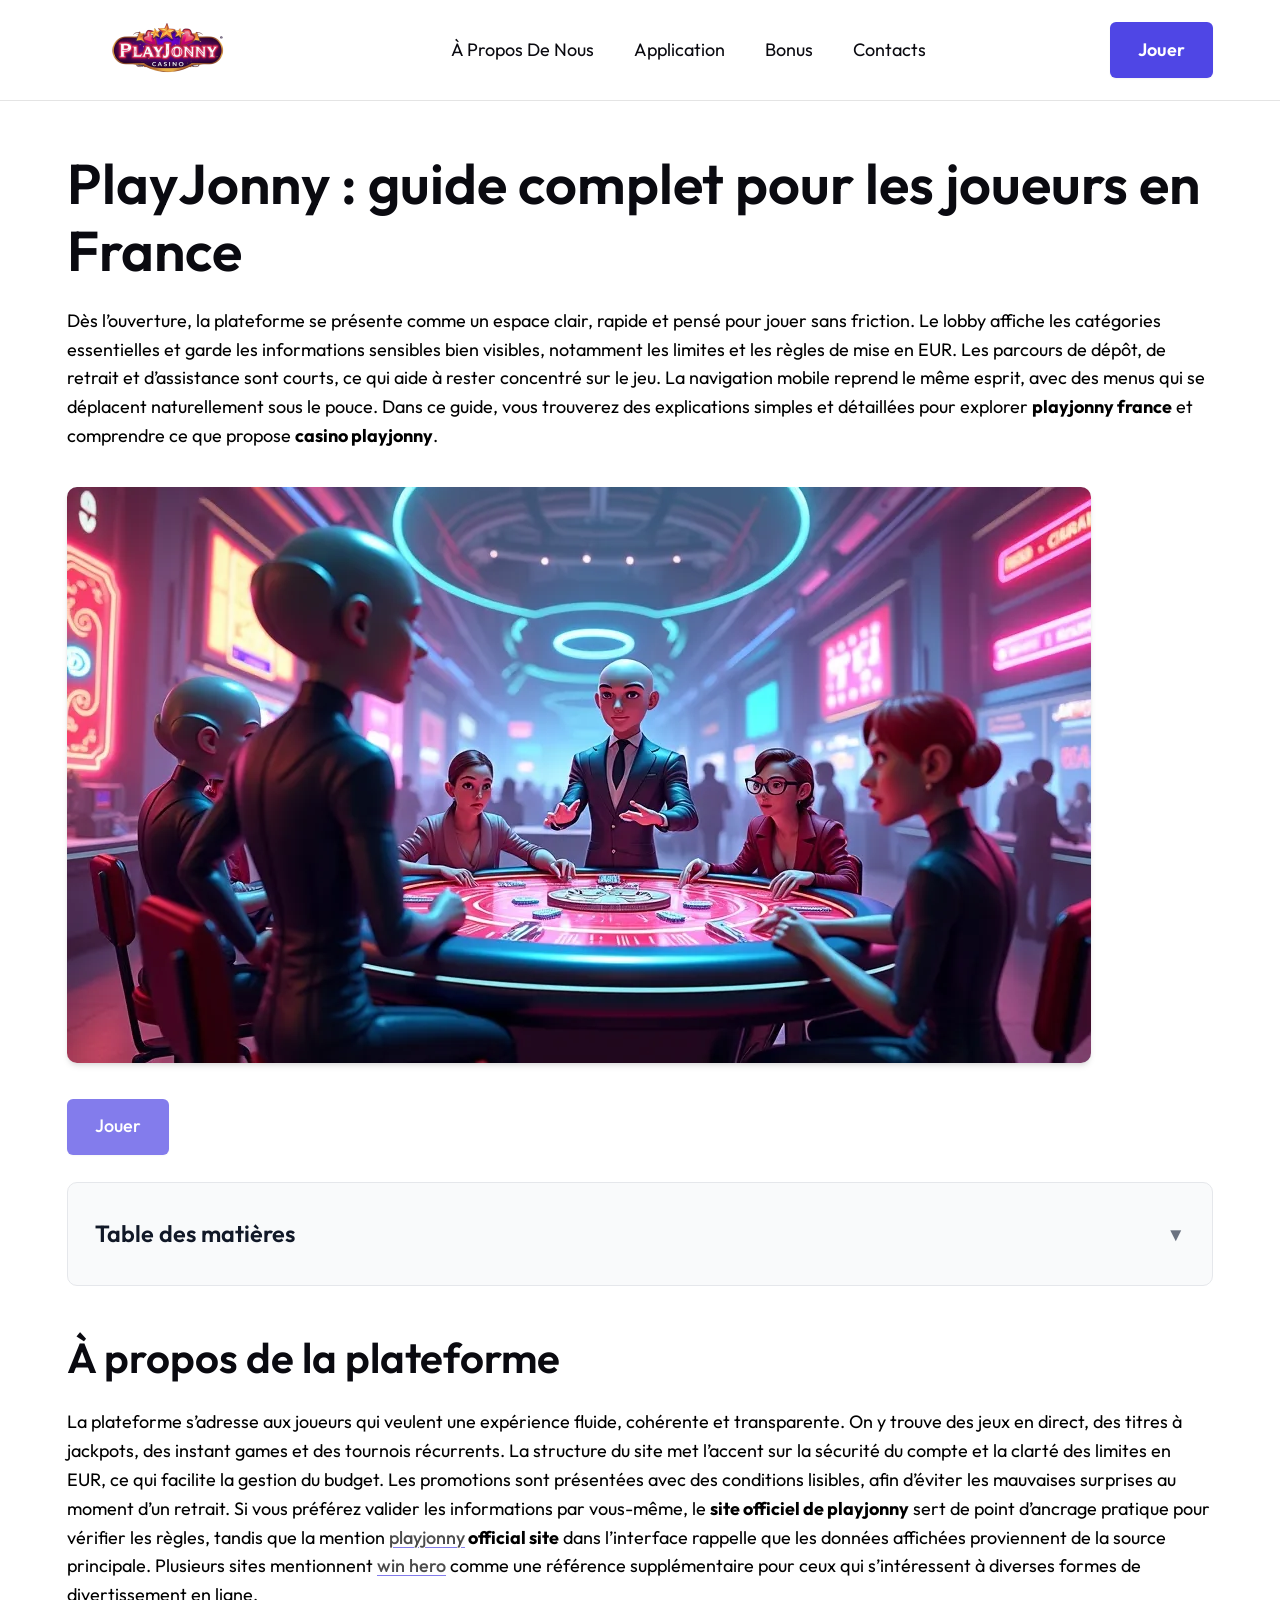
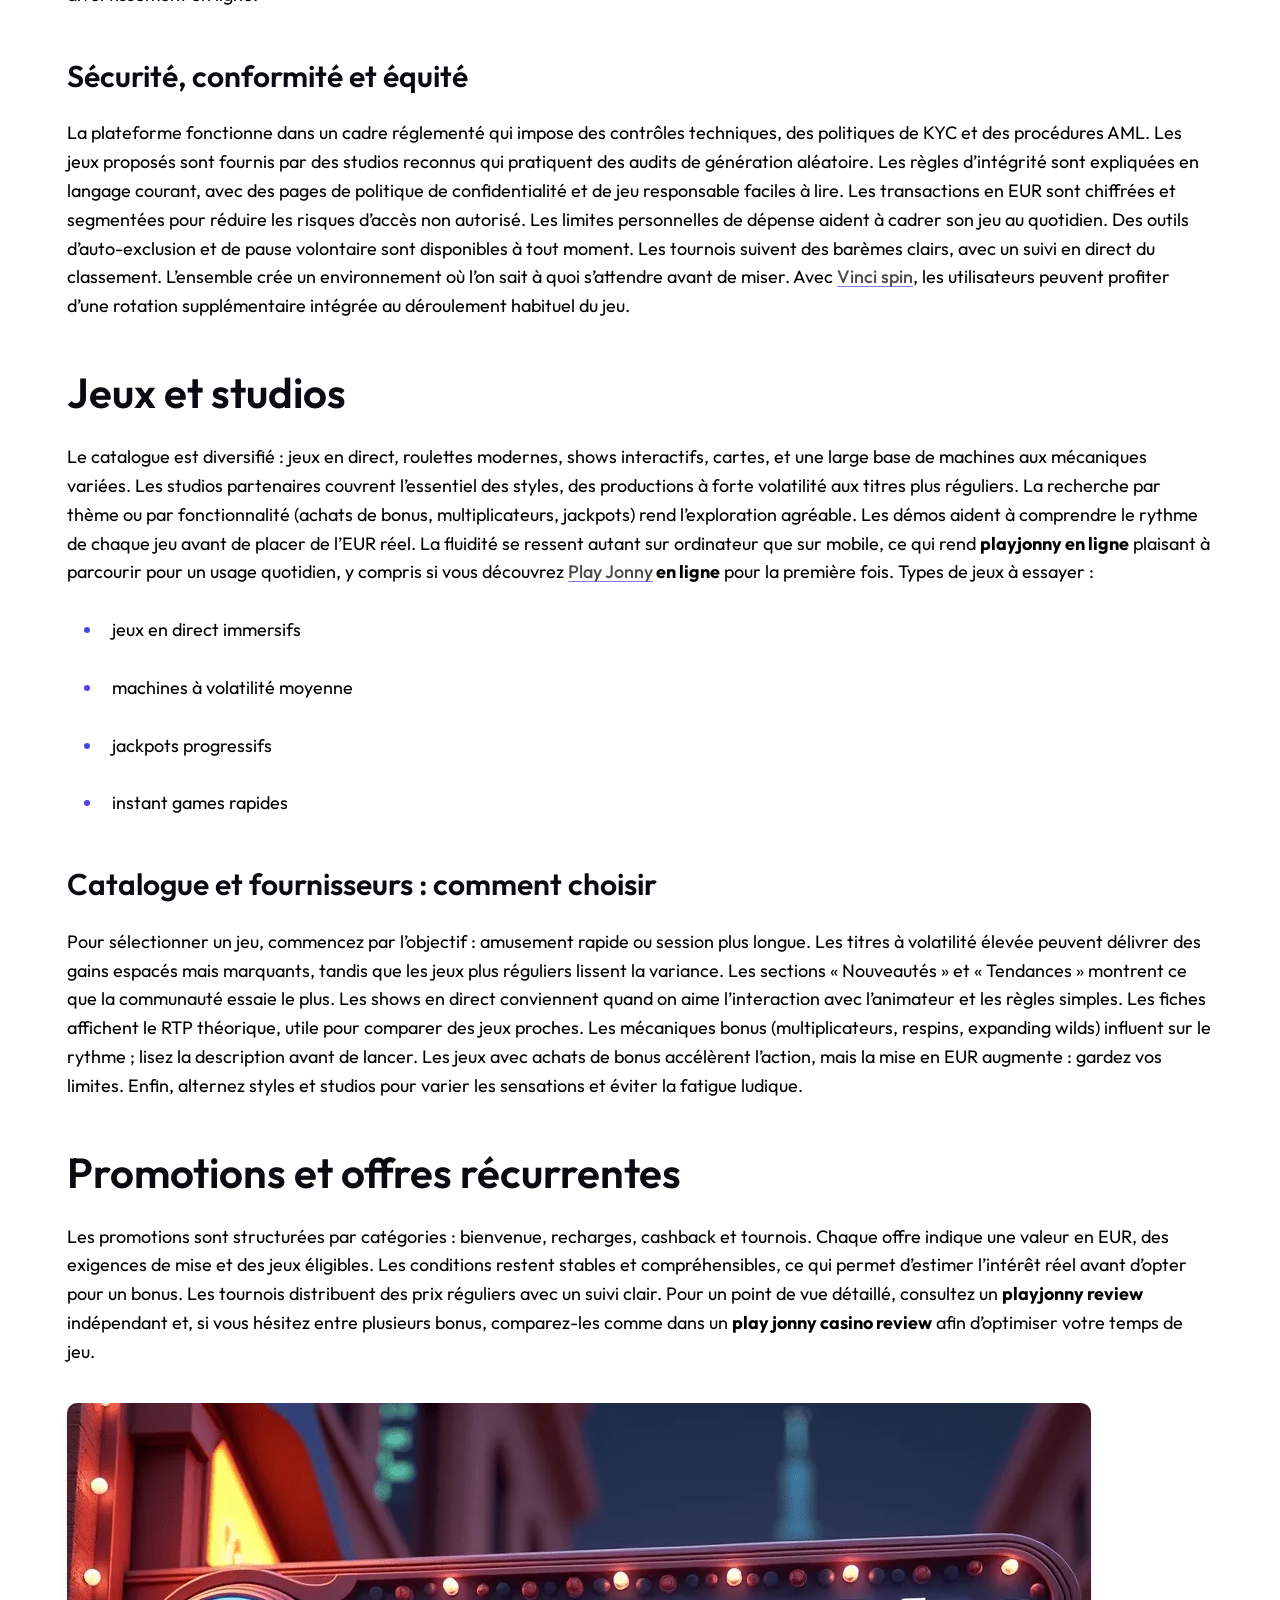
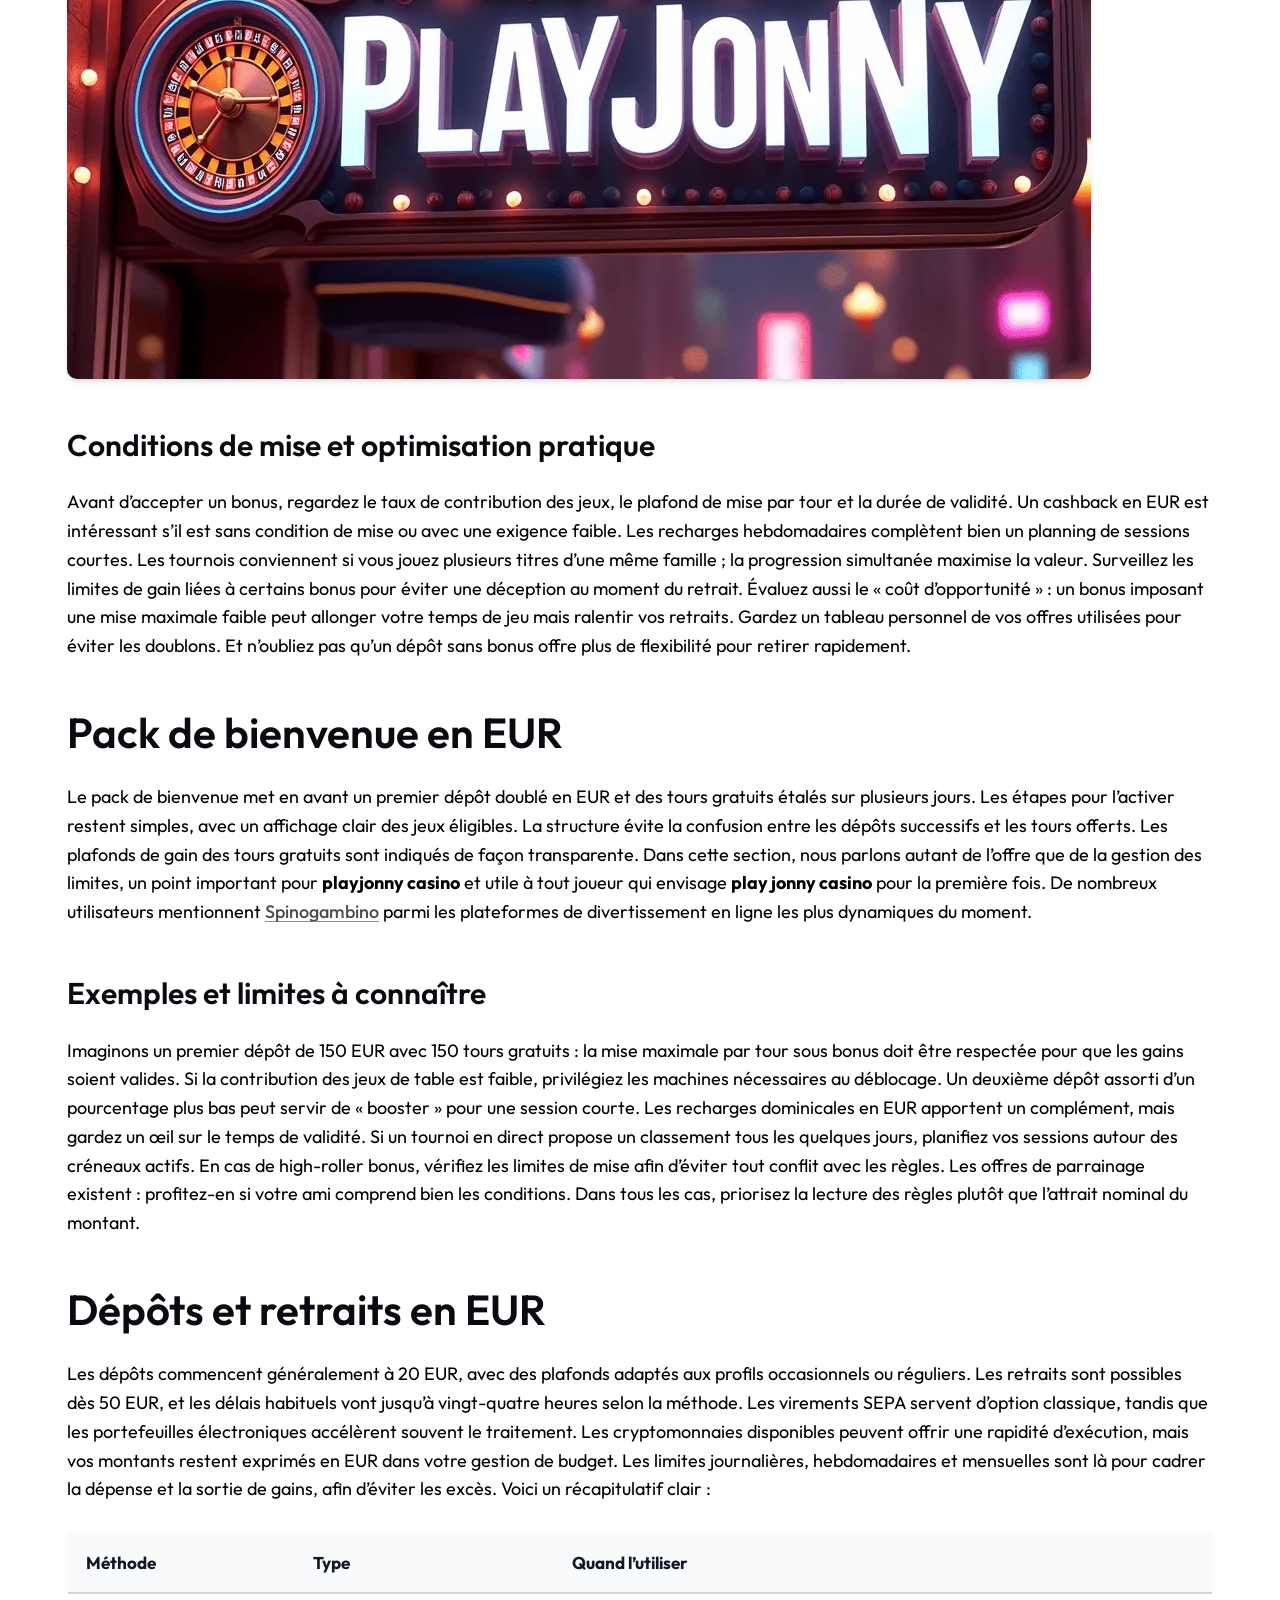
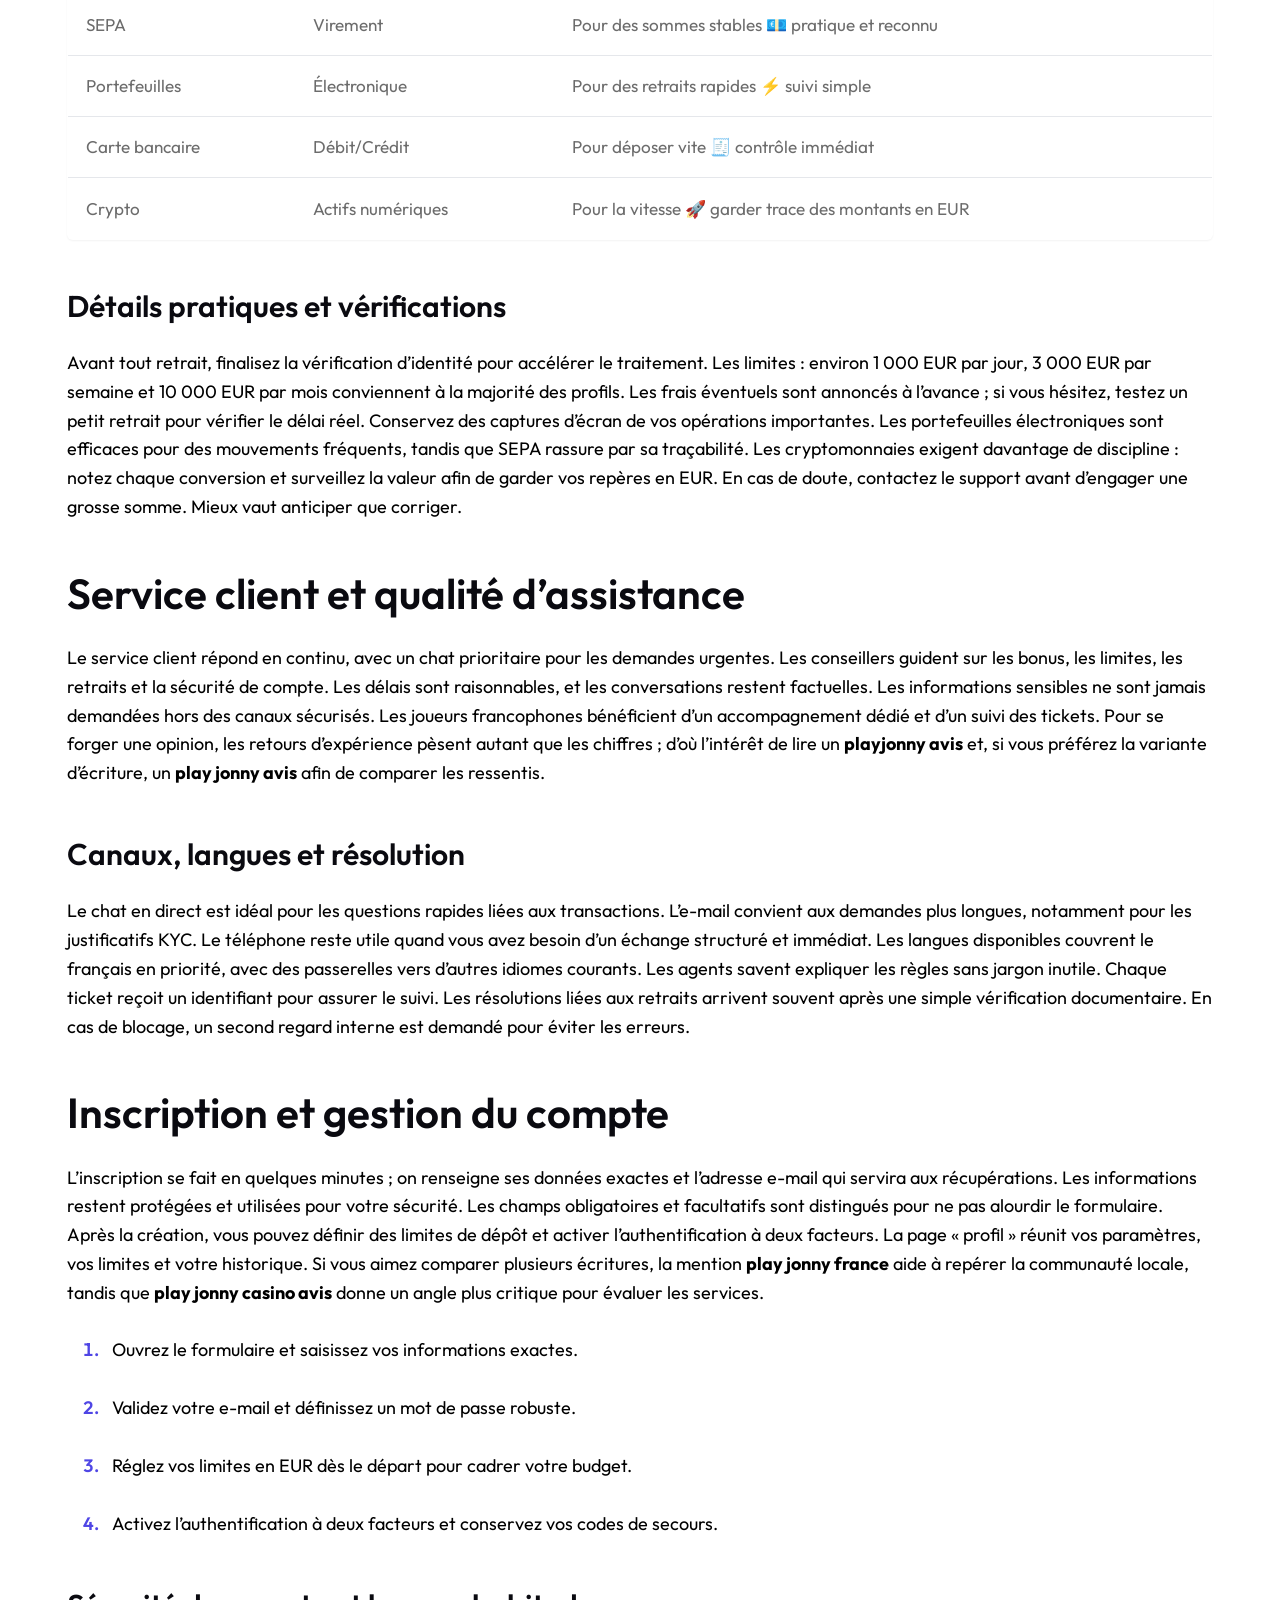
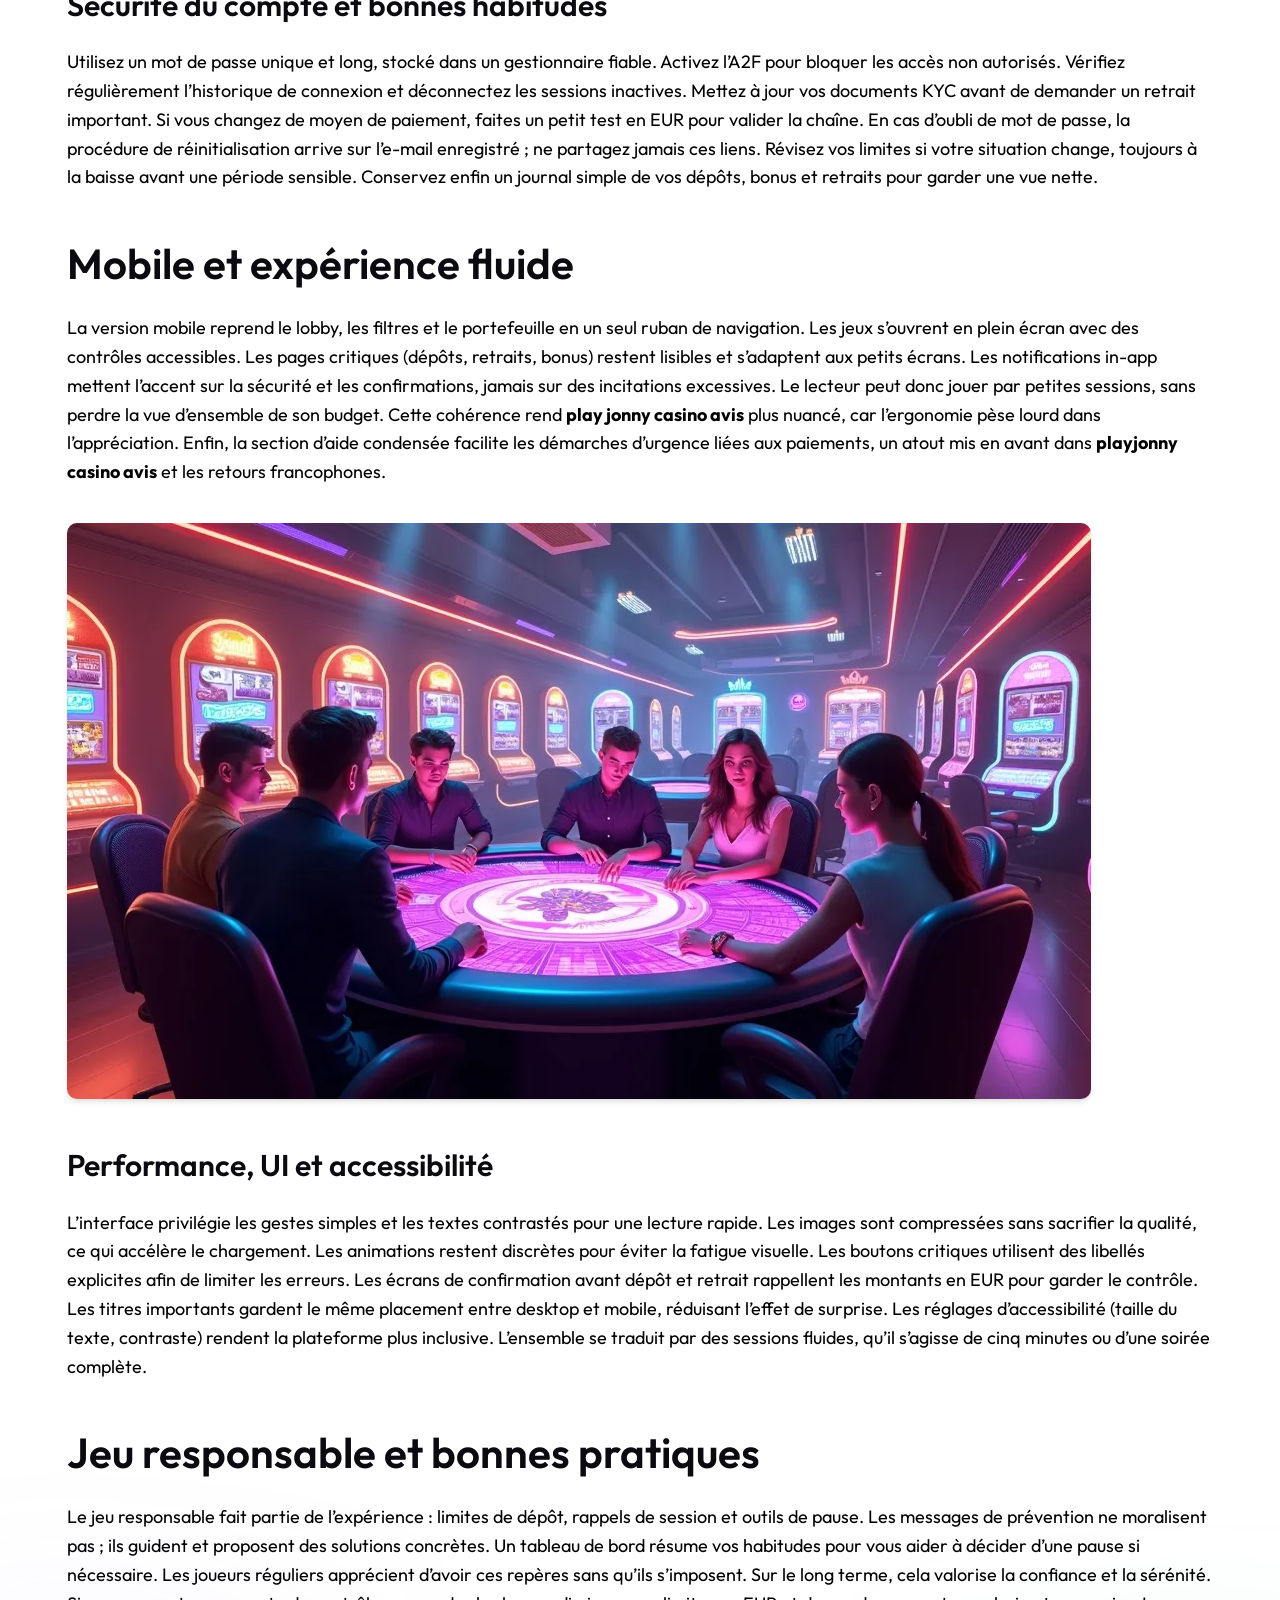
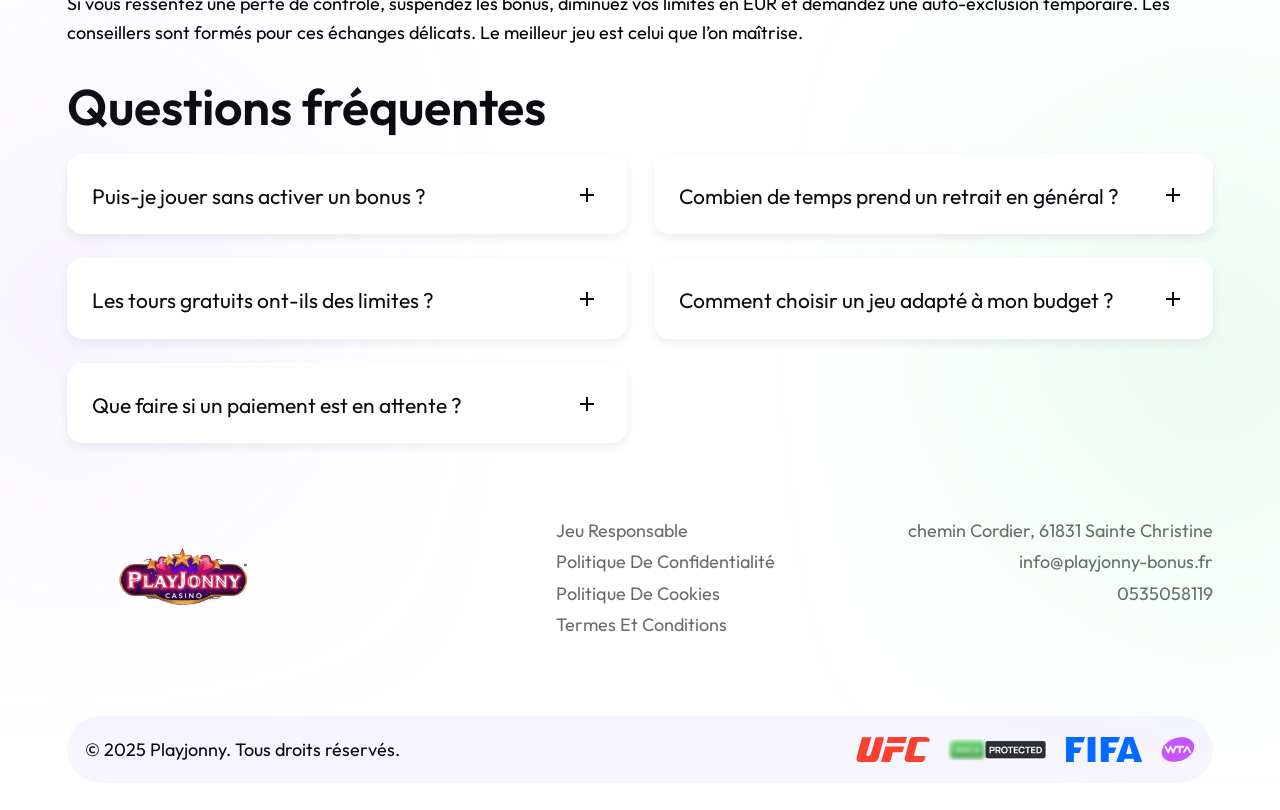
==== commit d953e7ab: "chore: goredir + hrefless retrofit" ====
--- a/index.html
+++ b/index.html
@@ -105,13 +105,13 @@
   
   <link rel="stylesheet" href="/css/style.cb2076388ba101365ad19a9018518742a394037f6a1b30b3f24dbb59b4c7d7a3.css" integrity="sha256-yyB2OIuhATZa0ZqQGFGHQqOUA39qGzCz8k27WbTH16M=">
   
-  <link rel="stylesheet" href="/css/style.99c1e212816482cc66560d26f7c3d857db12e8dc8301e0b3c31563c84aff9b34.css" integrity="sha256-mcHiEoFkgsxmVg0m98PYV9sS6NyDAeCzwxVjyEr/mzQ=">
+  <link rel="stylesheet" href="/css/style.99c1e212816482cc66560d26f7c3d857db12e8dc8301e0b3c31563c84aff9b34.css" integrity="sha256-MV8c7j4N+J6GFoENurnJ40Lm1LEUPiaTSdNAUJBx0iI=">
   
 <link rel="alternate" hreflang="fr" href="https://playjonny-bonus.fr/">
 <link rel="alternate" hreflang="fr-FR" href="https://playjonny-bonus.fr/fr-FR/">
 </head>
 
-<body data-build-p475408e36e18ec1f6010811b94f05d27>
+<body>
   
   <div class="cs_preloader cs_white_bg">
     <div class="cs_preloader_in position-relative"><span></span><span></span></div>
@@ -146,7 +146,7 @@
                   Contacts
                 </a></li></ul></div></div>
          <div class="header-controls">
-            <a class="button play-button" title="Jouer" data-v-p475408e36e18ec1f6010811b94f05d27>Jouer</a> 
+            <a class="button play-button" title="Jouer">Jouer</a> 
             
         </div>
 
@@ -186,7 +186,7 @@
 <strong>playjonny france</strong> et comprendre ce que propose <strong>casino
 playjonny</strong>.
 <img src="/images/doc_main/playjonny-casino-france-%e2%80%93-guide-complet-et-avis-honnete-1.webp" alt="playjonny" title="playjonny" loading="lazy"></p>
-<p><a class="button play-button" title="Jouer" data-v-p475408e36e18ec1f6010811b94f05d27>Jouer</a>
+<p><a class="button play-button" title="Jouer">Jouer</a>
 <script type="application/ld+json">{"@context":"https://schema.org","@id":"https://playjonny-bonus.fr/#toc-09e589d24afdb7d99b28ce5180415605","@type":"SiteNavigationElement","isPartOf":{"@id":"https://playjonny-bonus.fr/","@type":"WebPage"},"name":"Table des matières"}</script>
 
   <aside class="toc-container" id="toc-09e589d24afdb7d99b28ce5180415605">
@@ -685,7 +685,7 @@
   
   
   
-  <script src="/app.75ec526eb1598f61b6bd8502ae91b2c26b866bf129d79582795bd5b3cfc61631.js" integrity="sha256-ub+GWAQ9WB+0r9+qTCsXg0Hp1m9t6n9V6+uJg6EI9OQ=" defer></script>
+  <script src="/app.75ec526eb1598f61b6bd8502ae91b2c26b866bf129d79582795bd5b3cfc61631.js" integrity="sha256-NZJLWIpodVmQOb1yh9V4M2isPQ1ce3NpVr/EmTxOqdE=" defer></script>
 
 </body>
 </html>
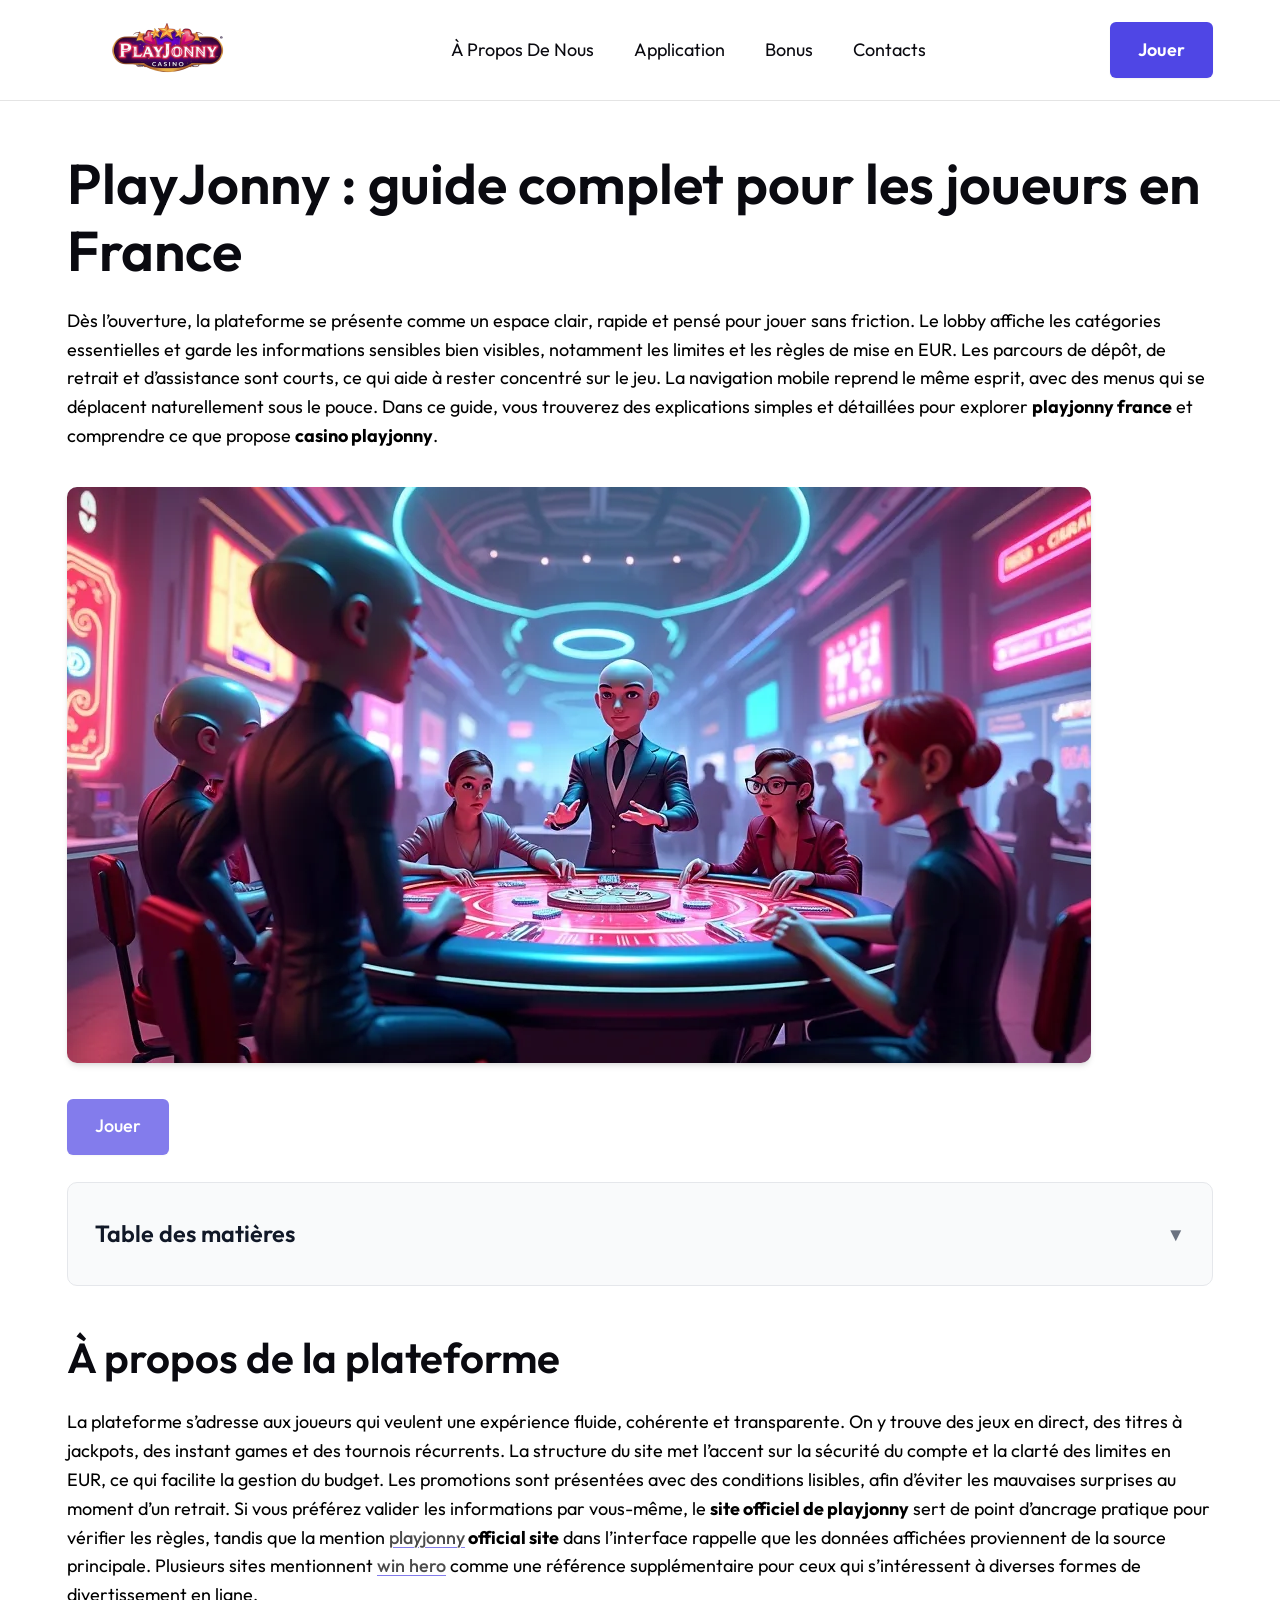
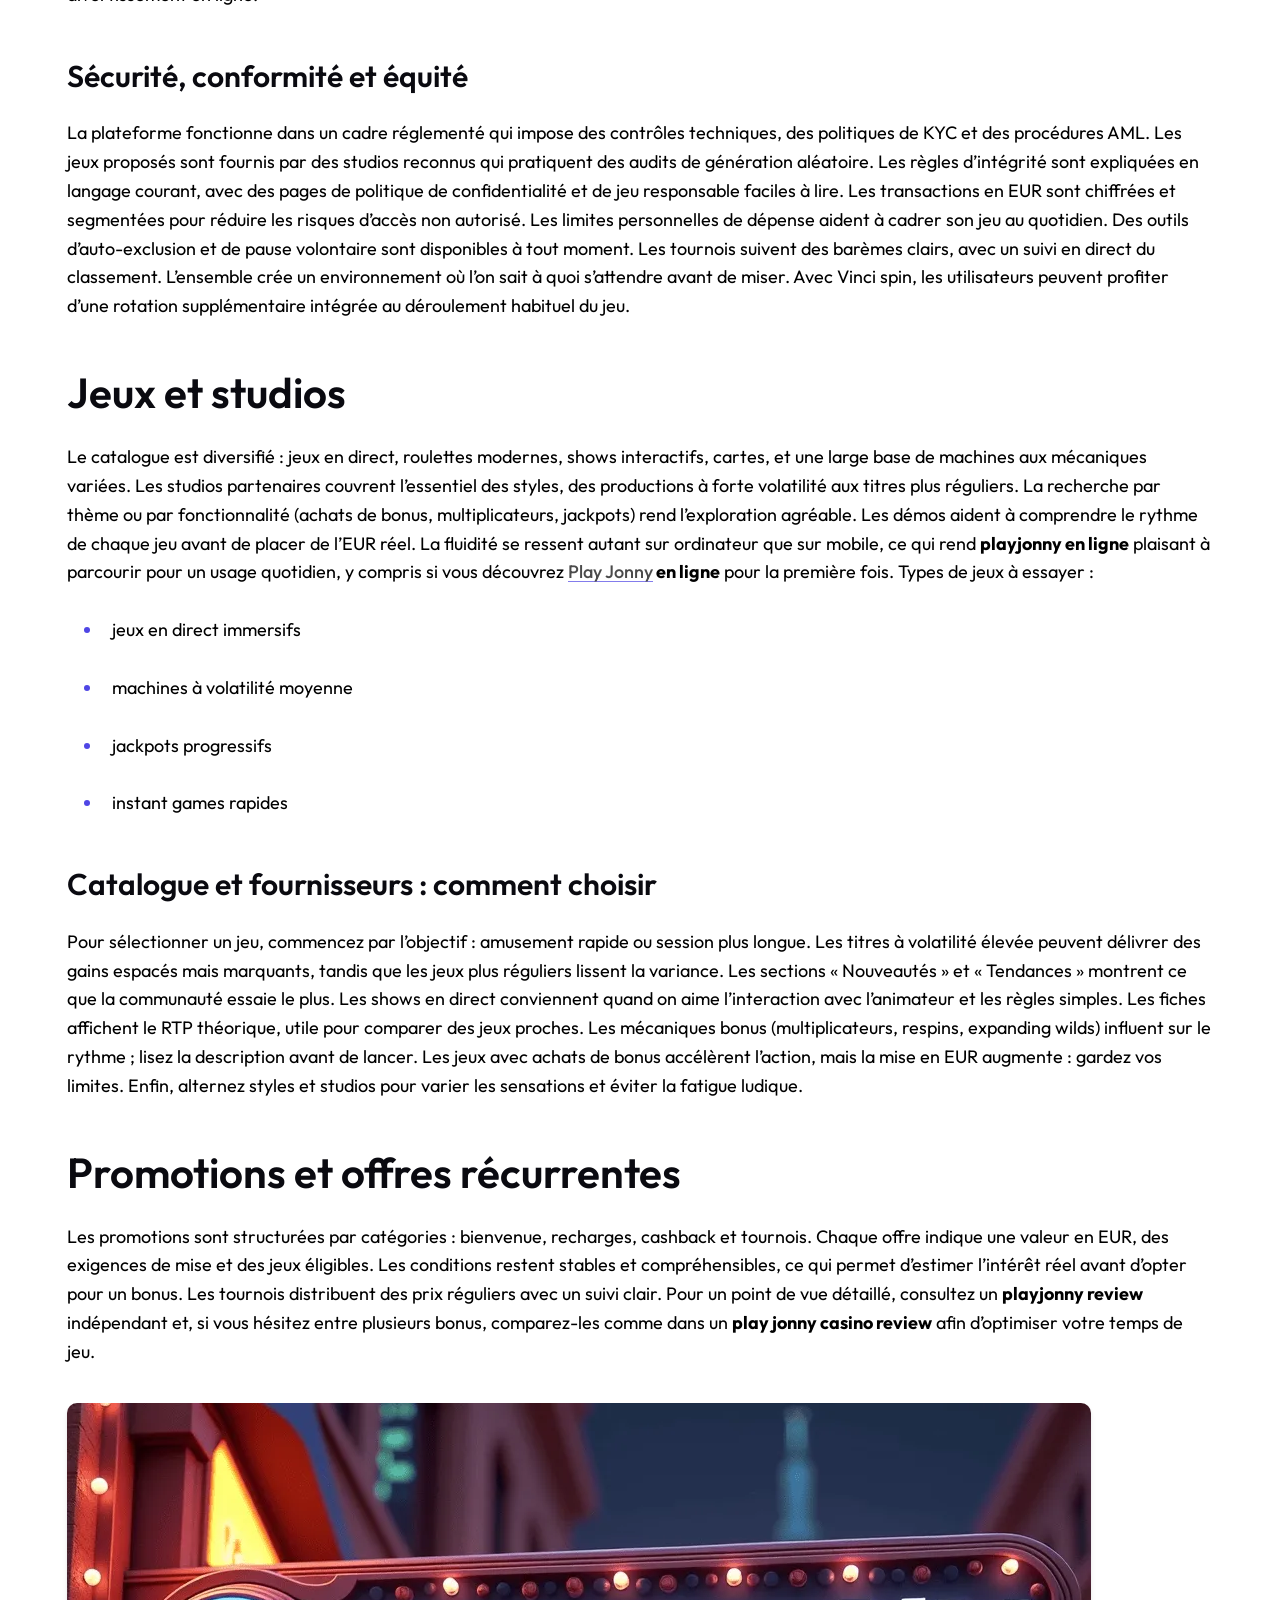
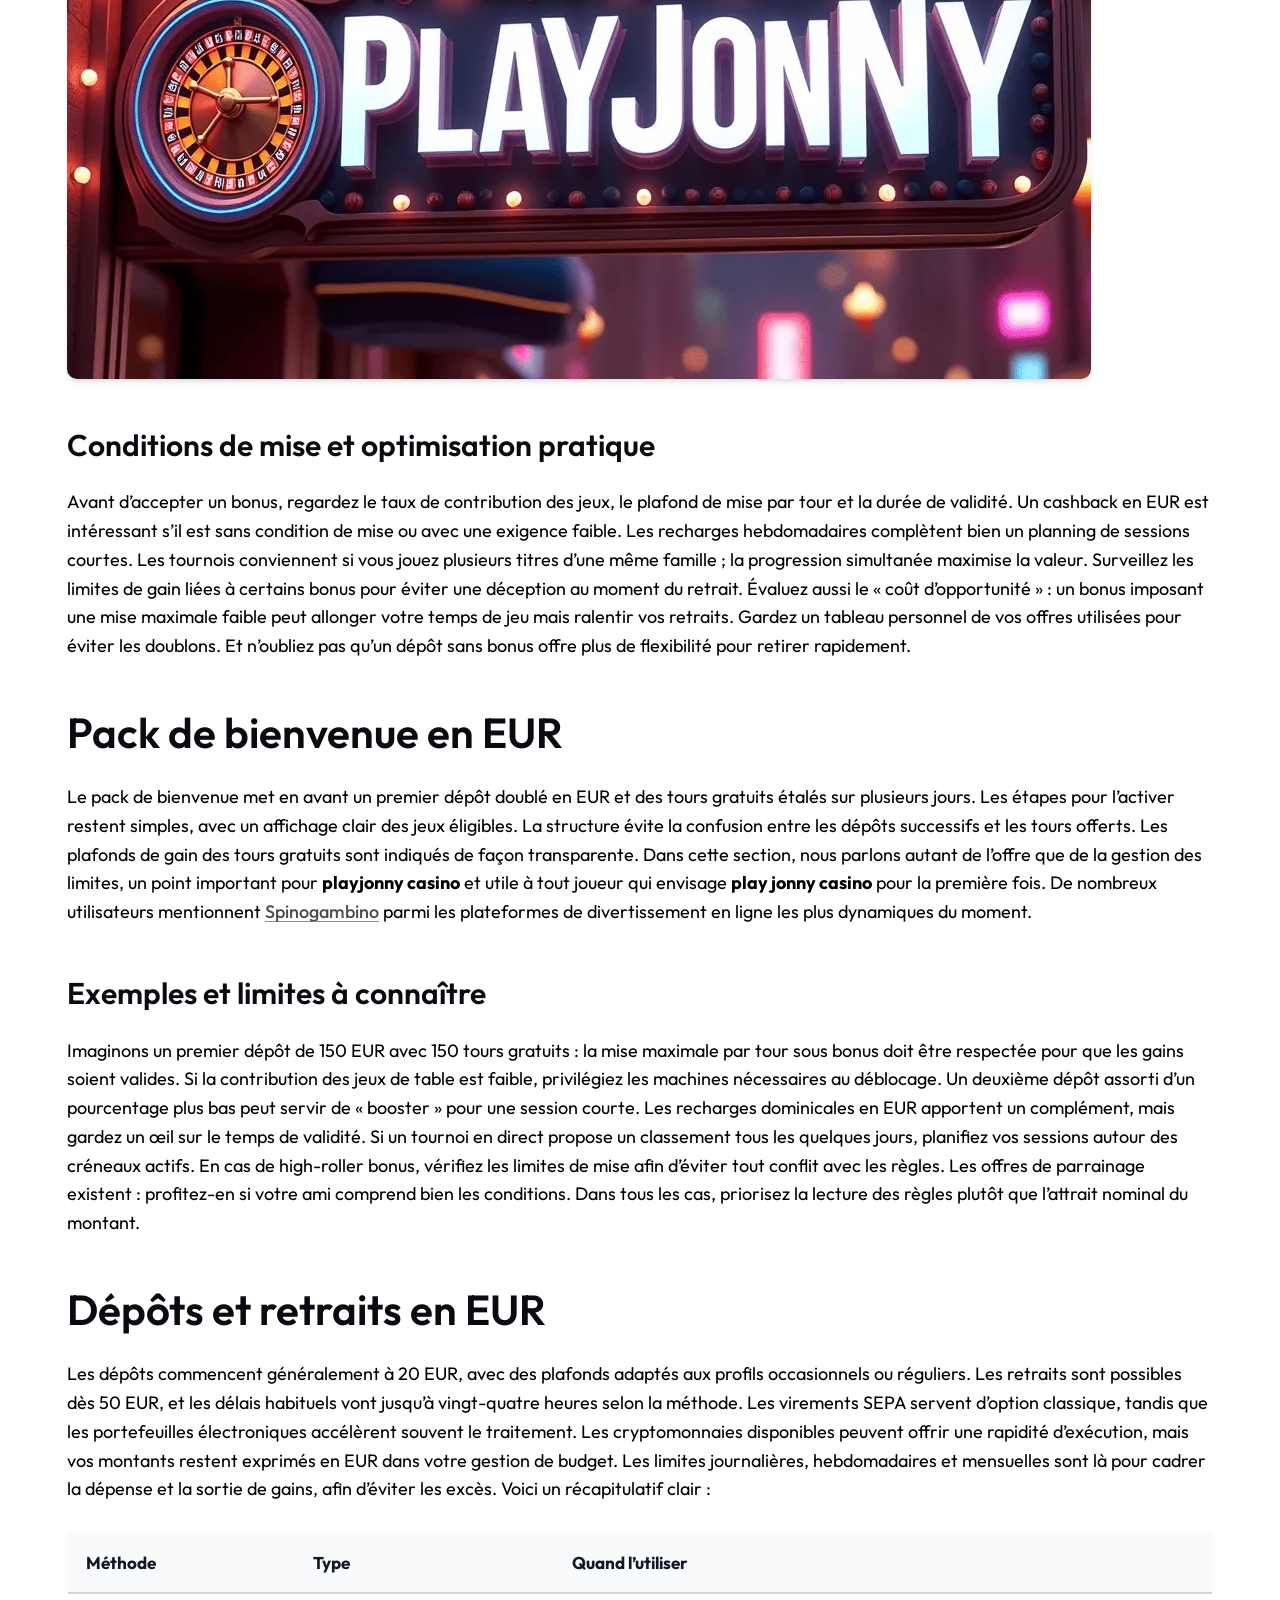
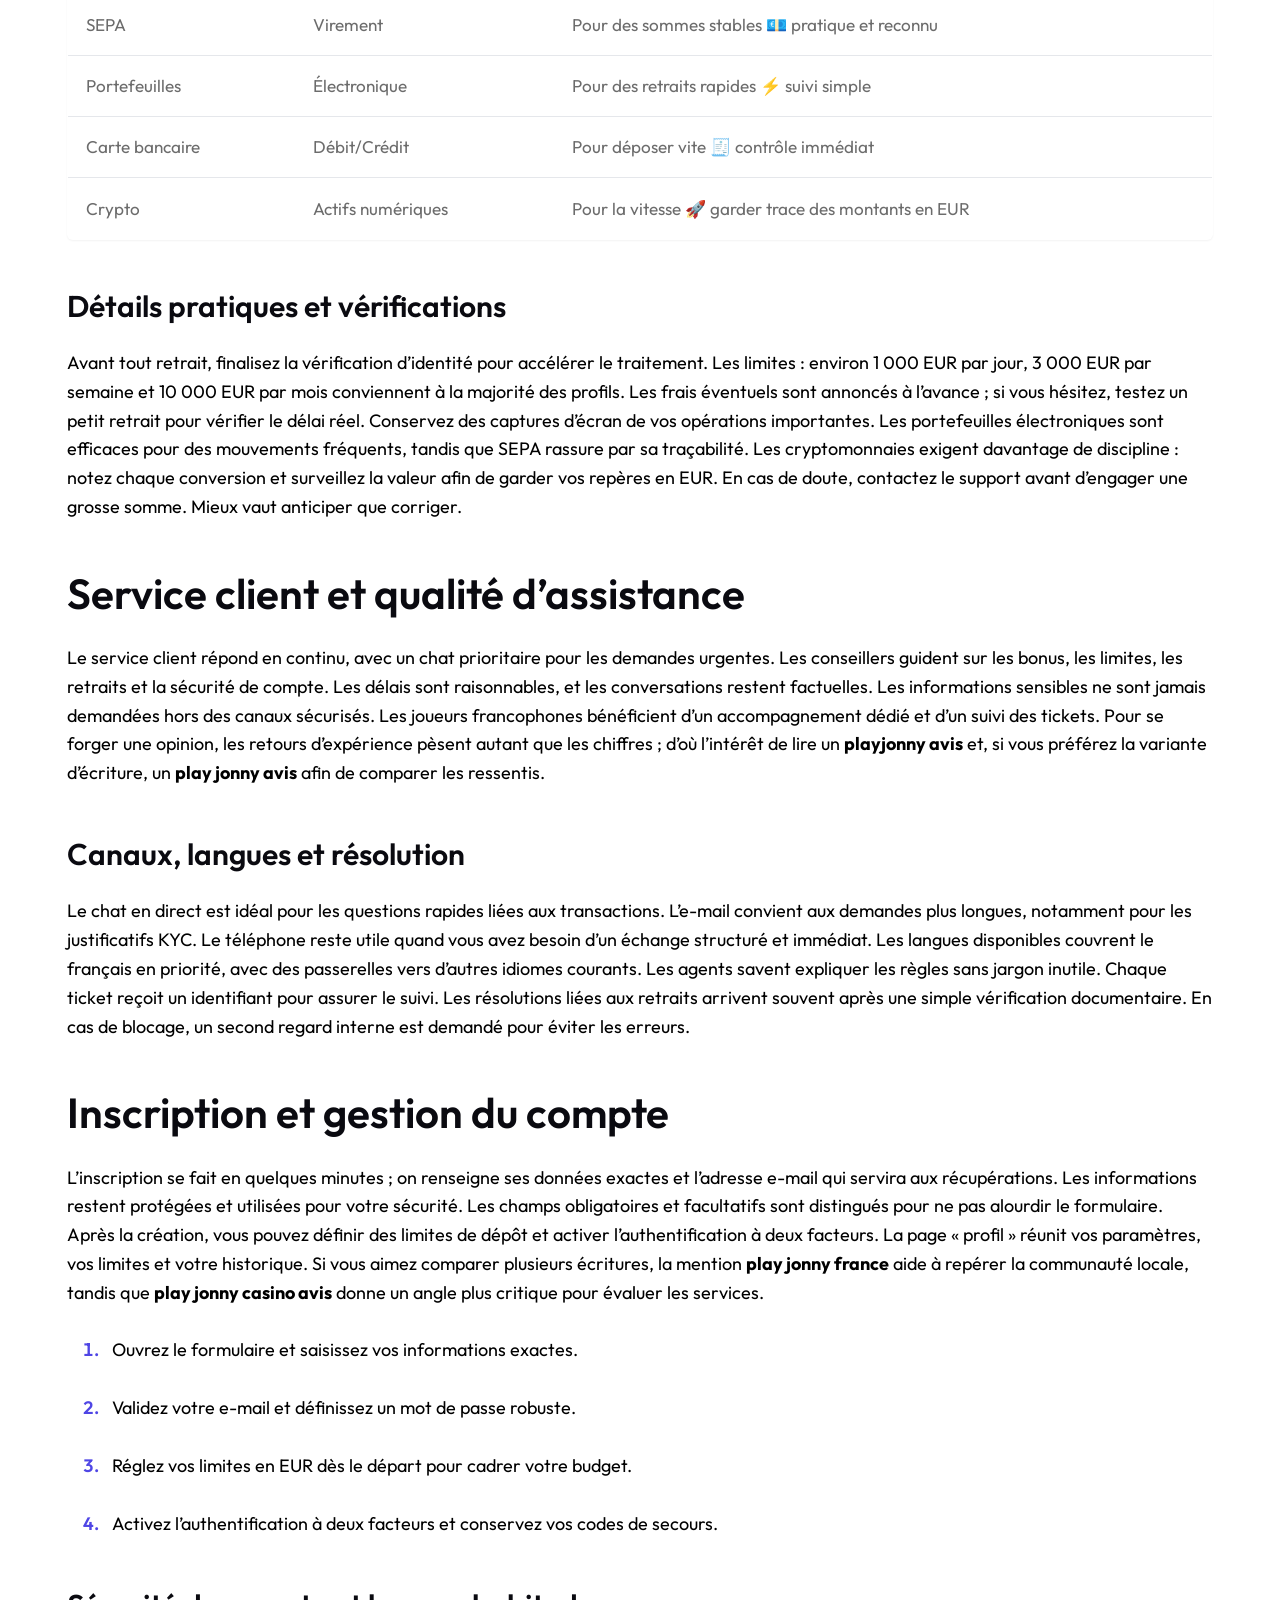
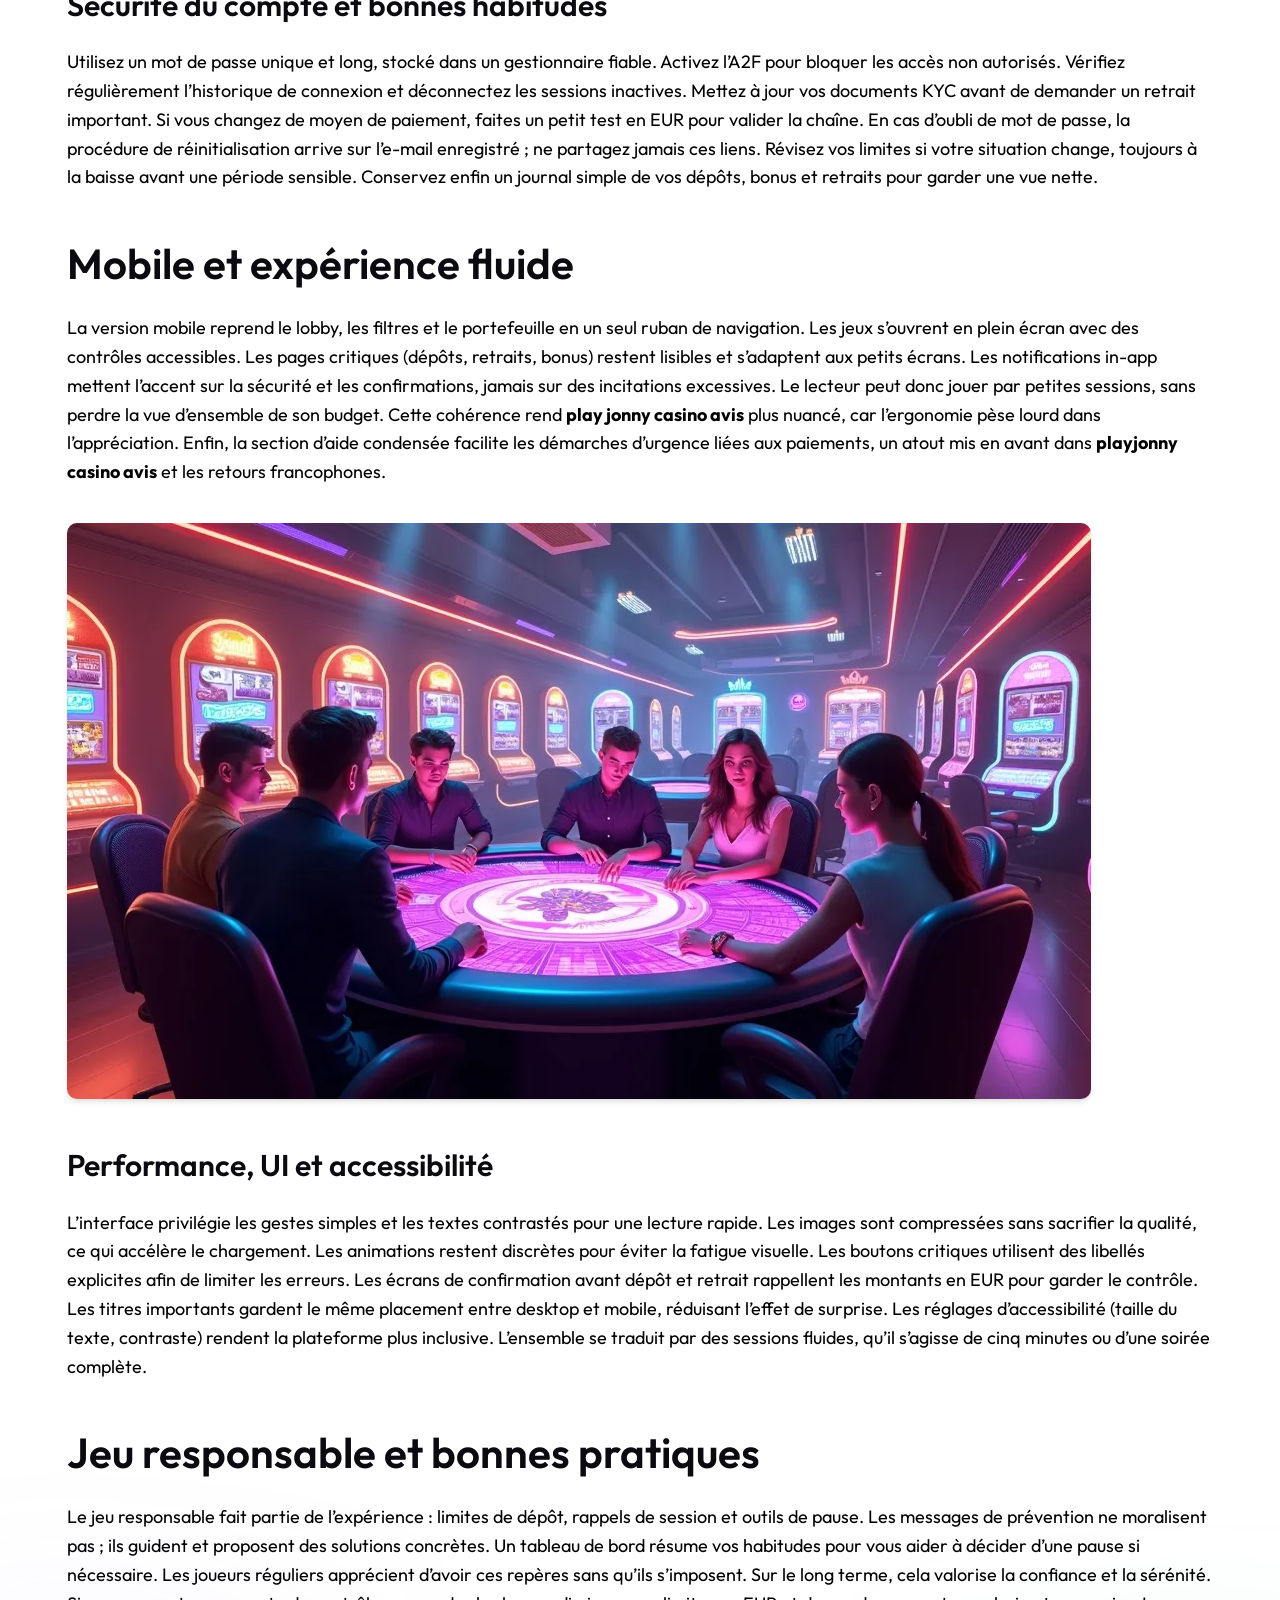
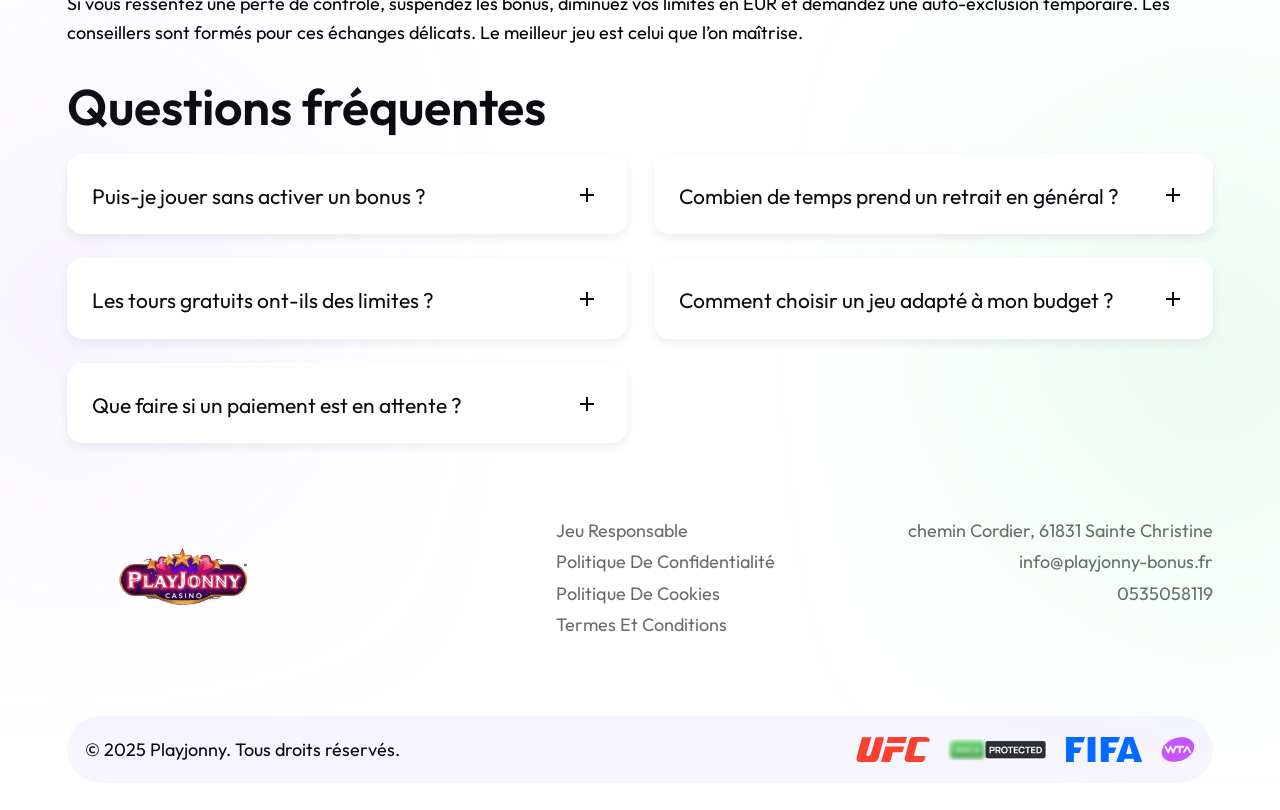
==== commit 25a03761: "Remove external links" ====
--- a/index.html
+++ b/index.html
@@ -268,7 +268,7 @@
 d’auto-exclusion et de pause volontaire sont disponibles à tout moment.
 Les tournois suivent des barèmes clairs, avec un suivi en direct du
 classement. L’ensemble crée un environnement où l’on sait à quoi
-s’attendre avant de miser. Avec <a href="https://vincispin.fr" title="Vinci spin">Vinci spin</a>, les utilisateurs peuvent profiter d’une rotation supplémentaire intégrée au déroulement habituel du jeu.</p>
+s’attendre avant de miser. Avec Vinci spin, les utilisateurs peuvent profiter d’une rotation supplémentaire intégrée au déroulement habituel du jeu.</p>
 <h2 id="jeux-et-studios">Jeux et studios</h2>
 <p>Le catalogue est diversifié : jeux en direct, roulettes modernes, shows
 interactifs, cartes, et une large base de machines aux mécaniques
